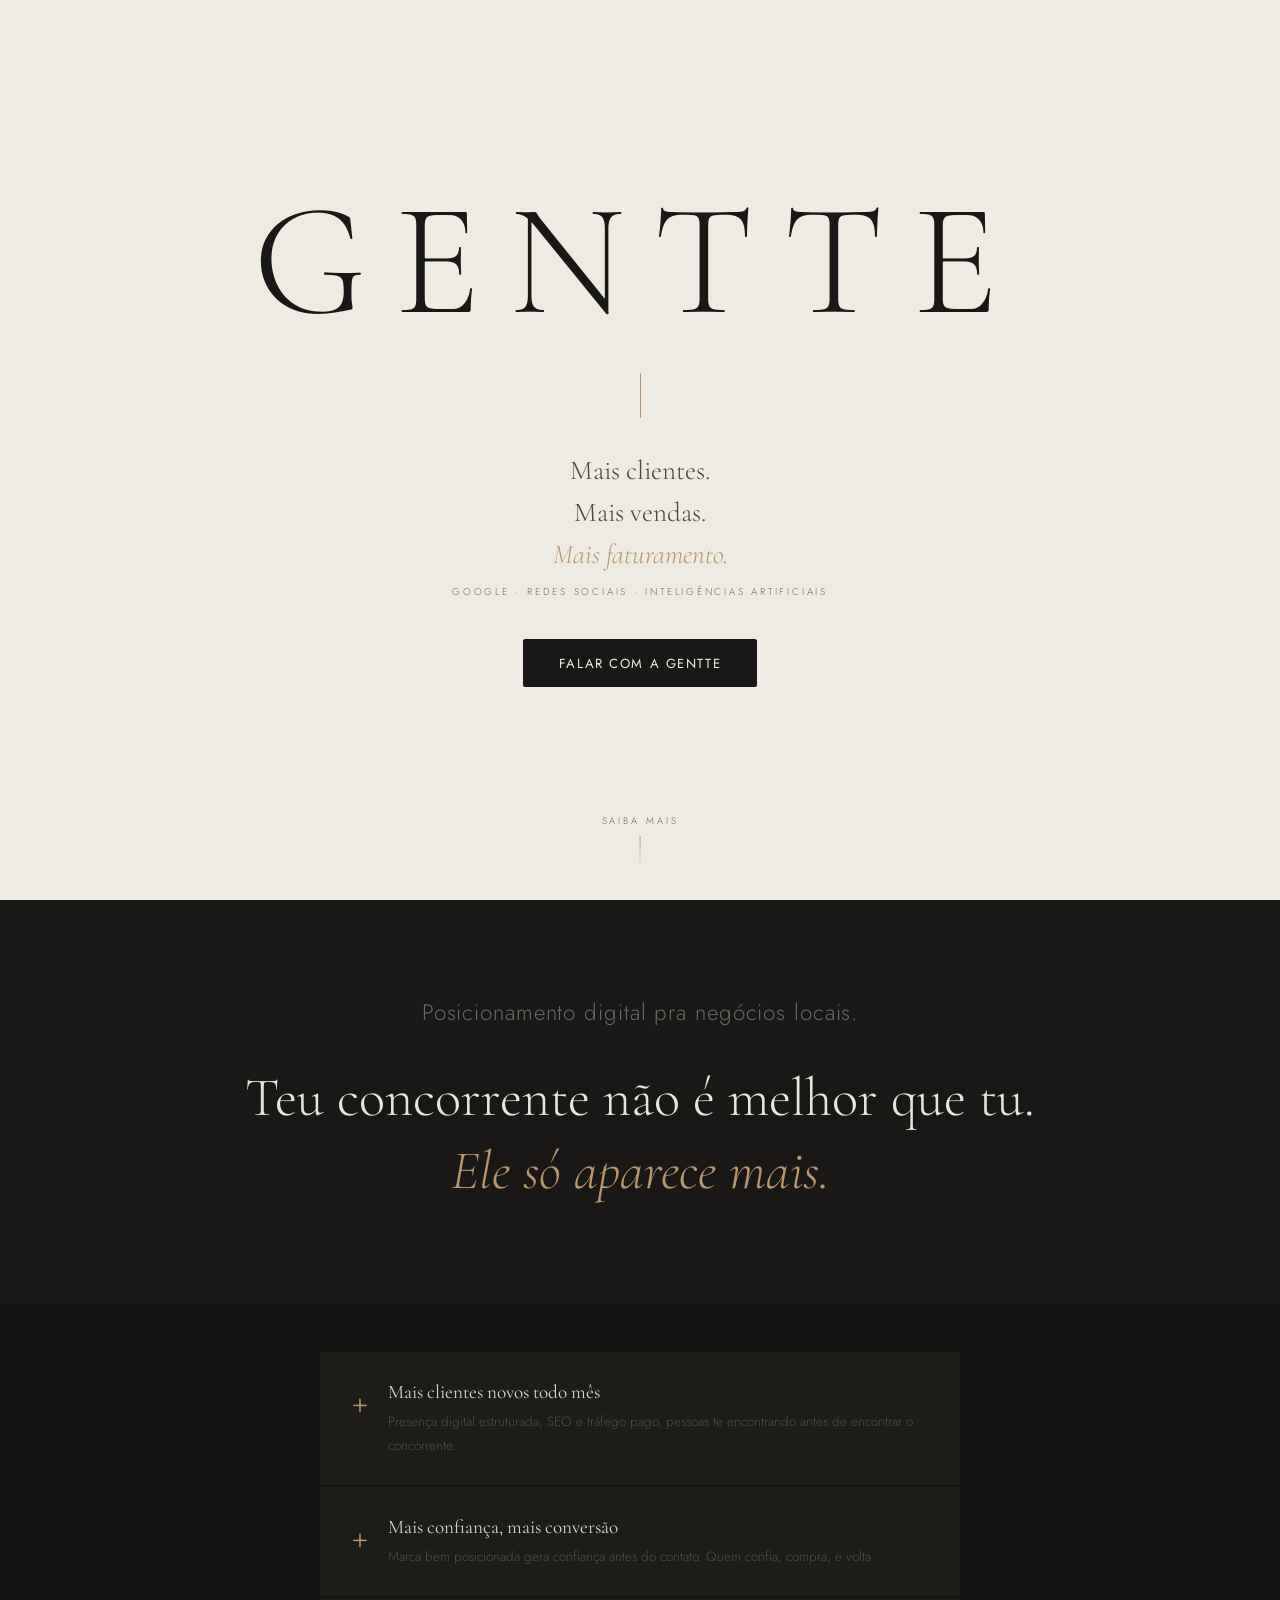
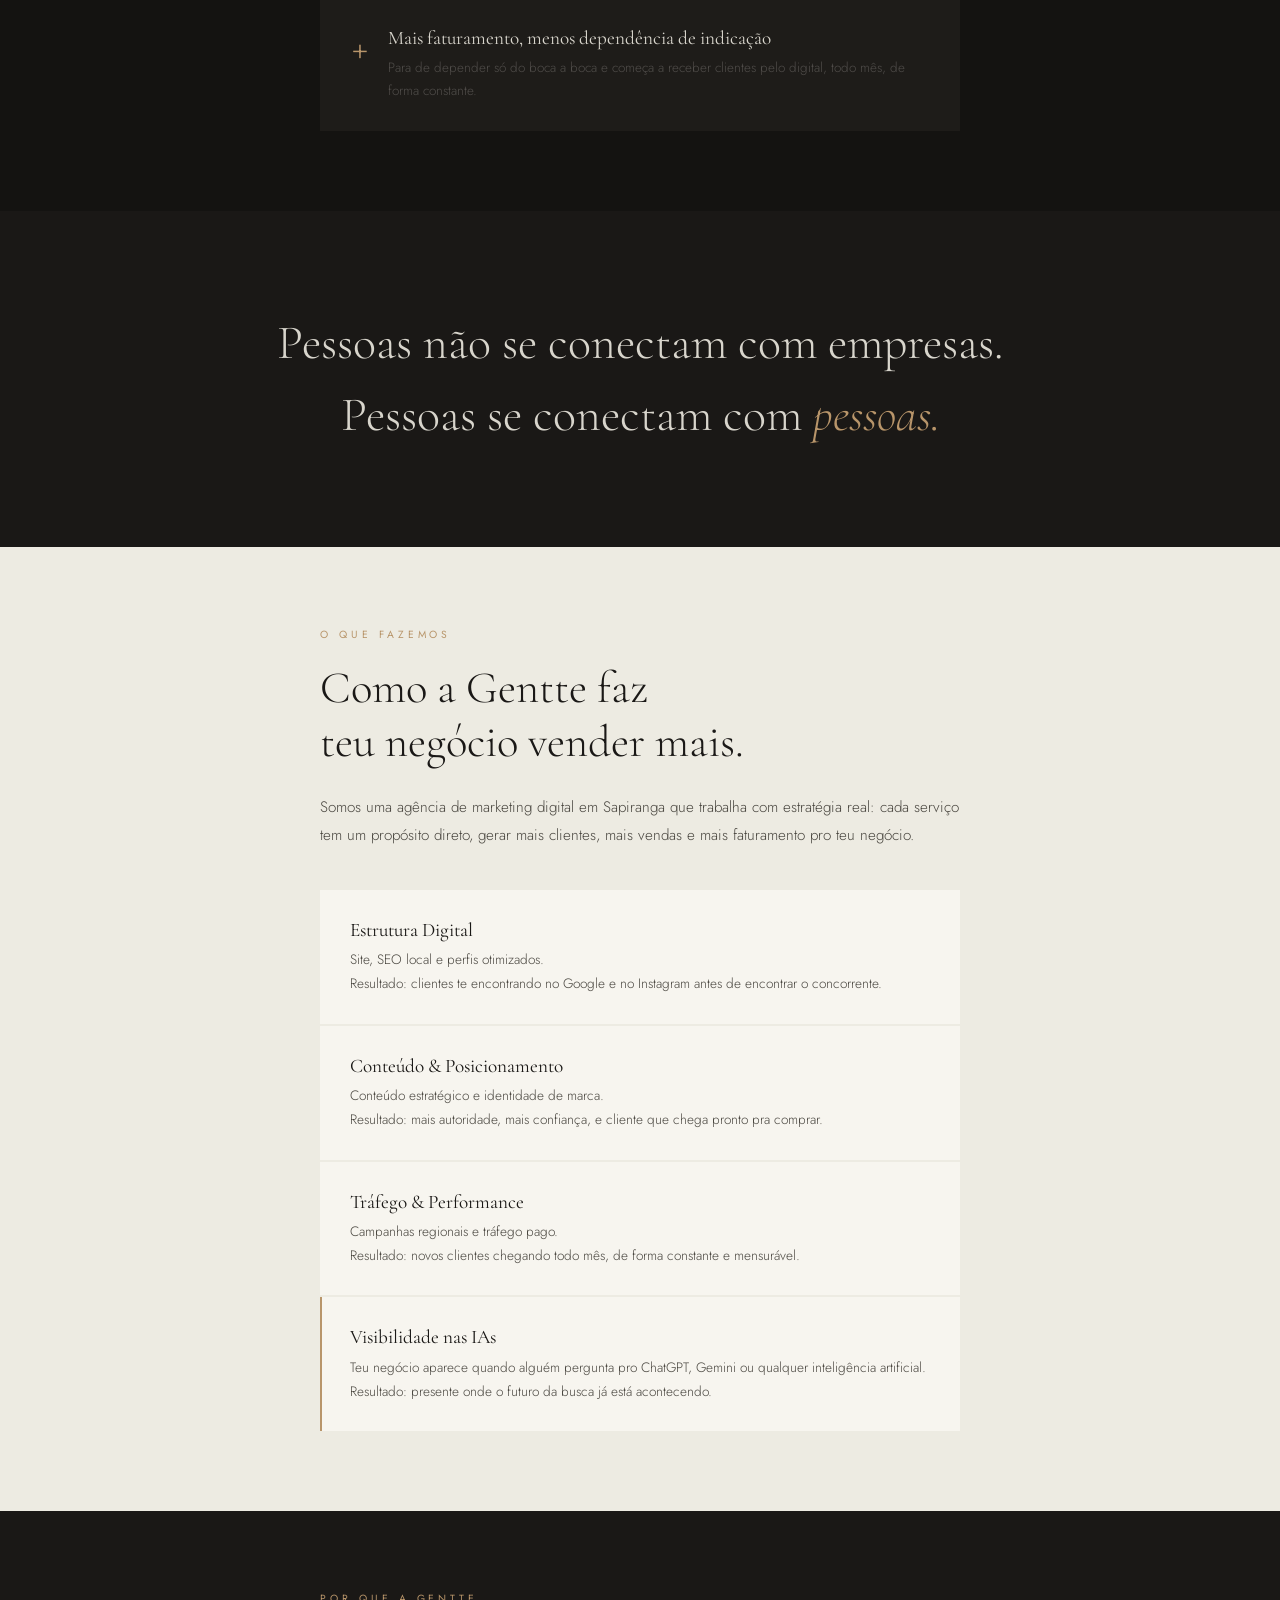
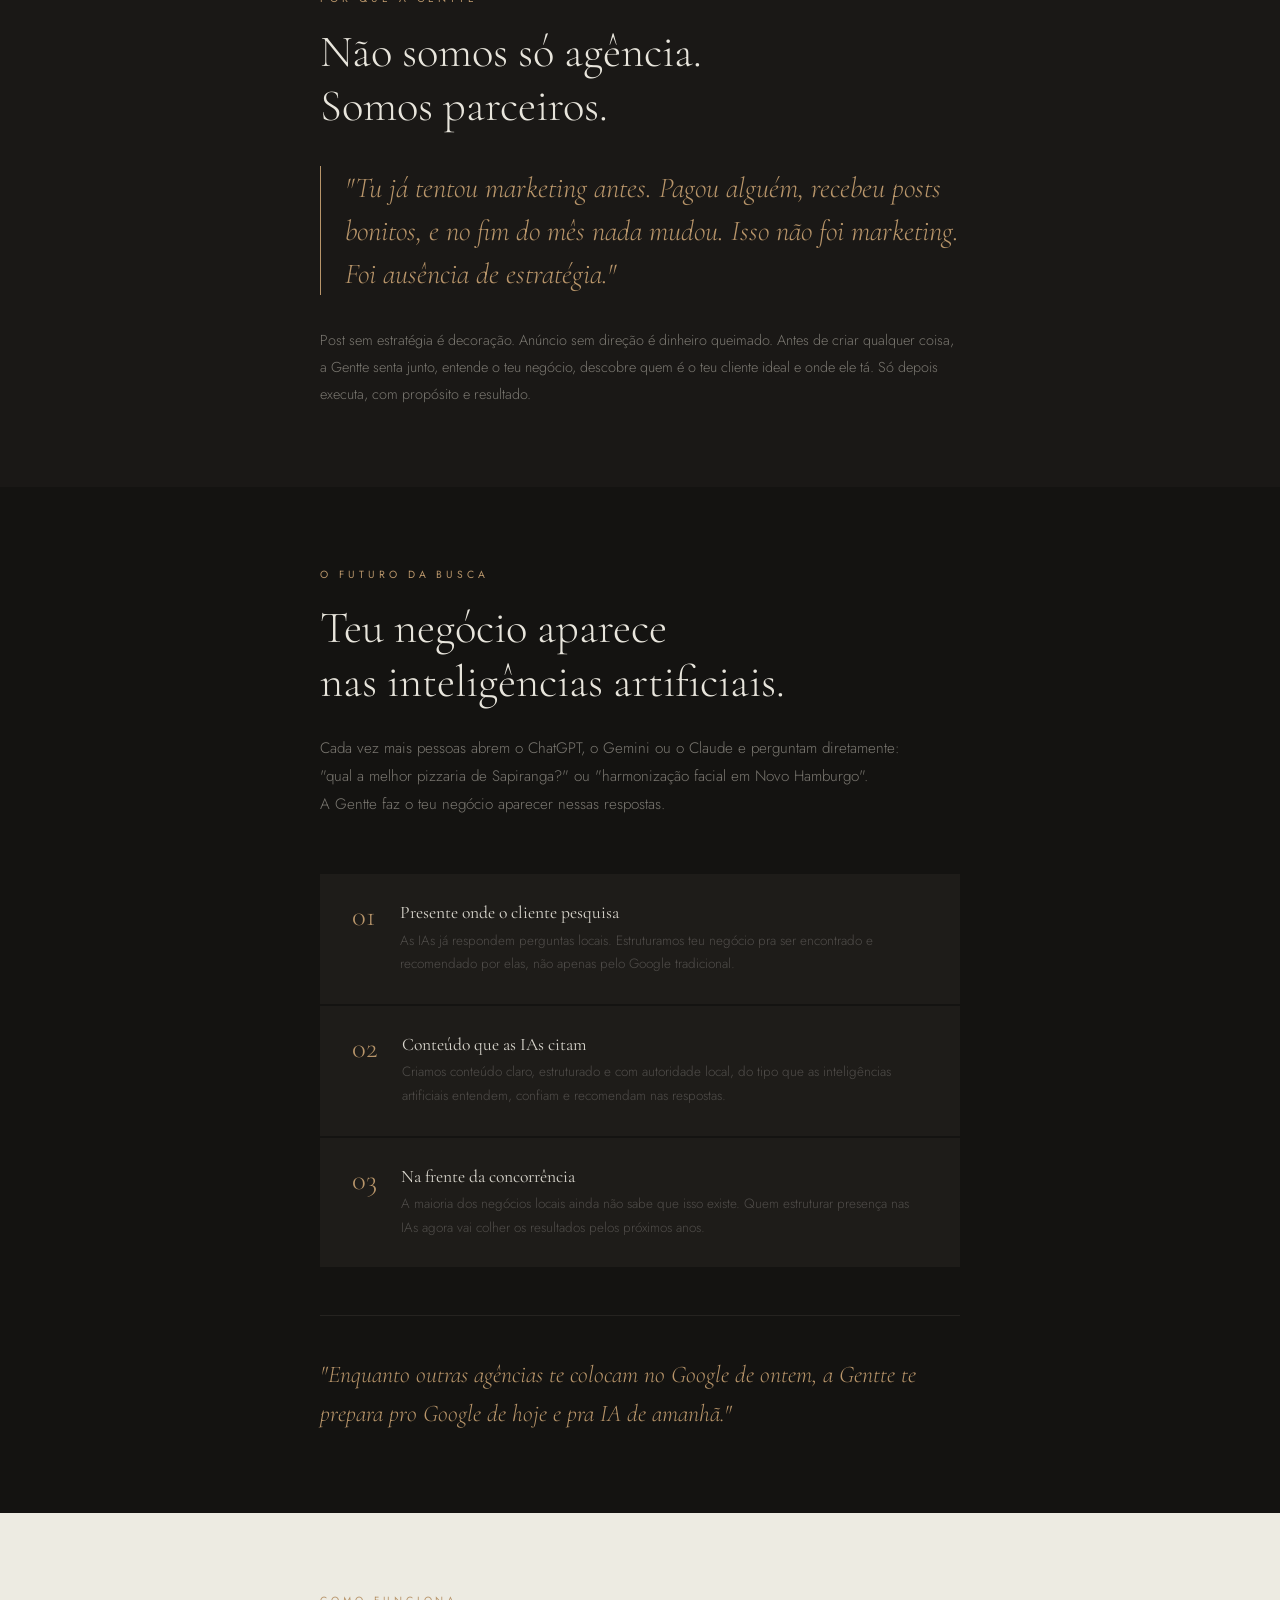
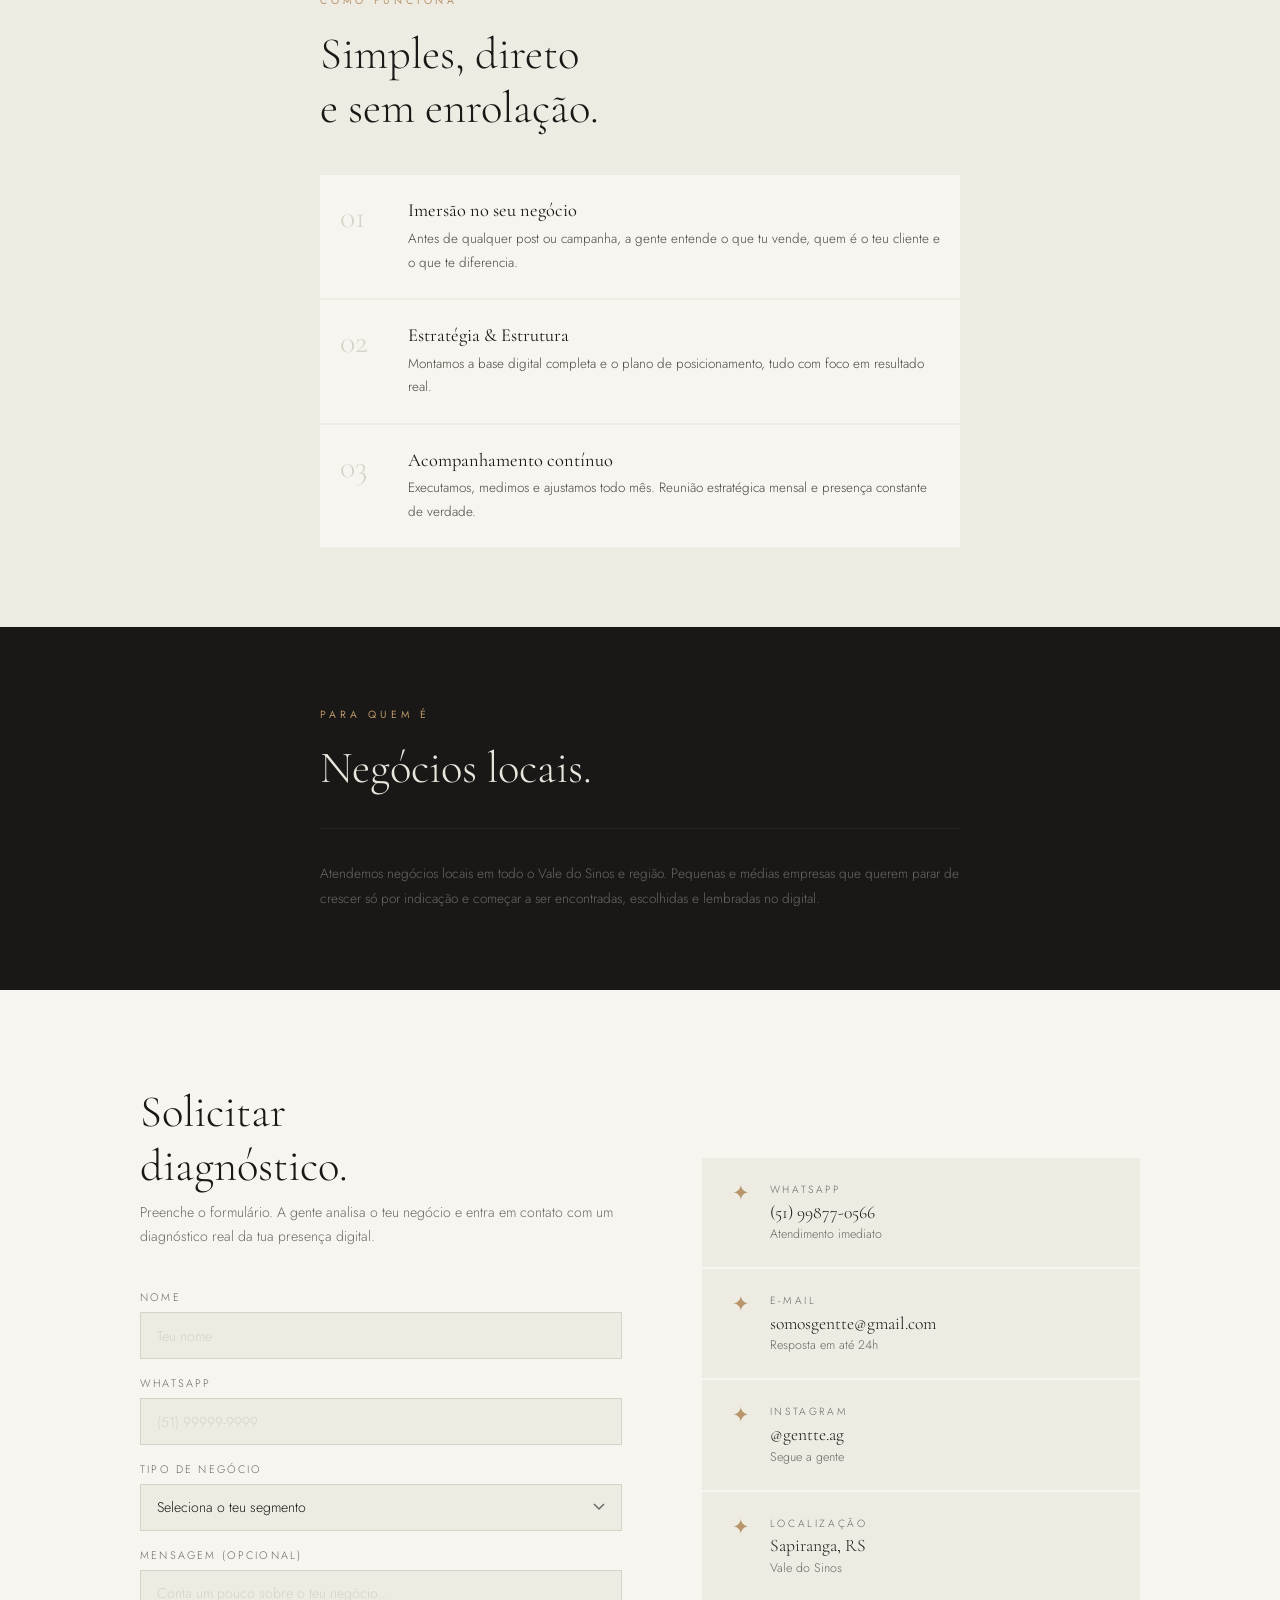
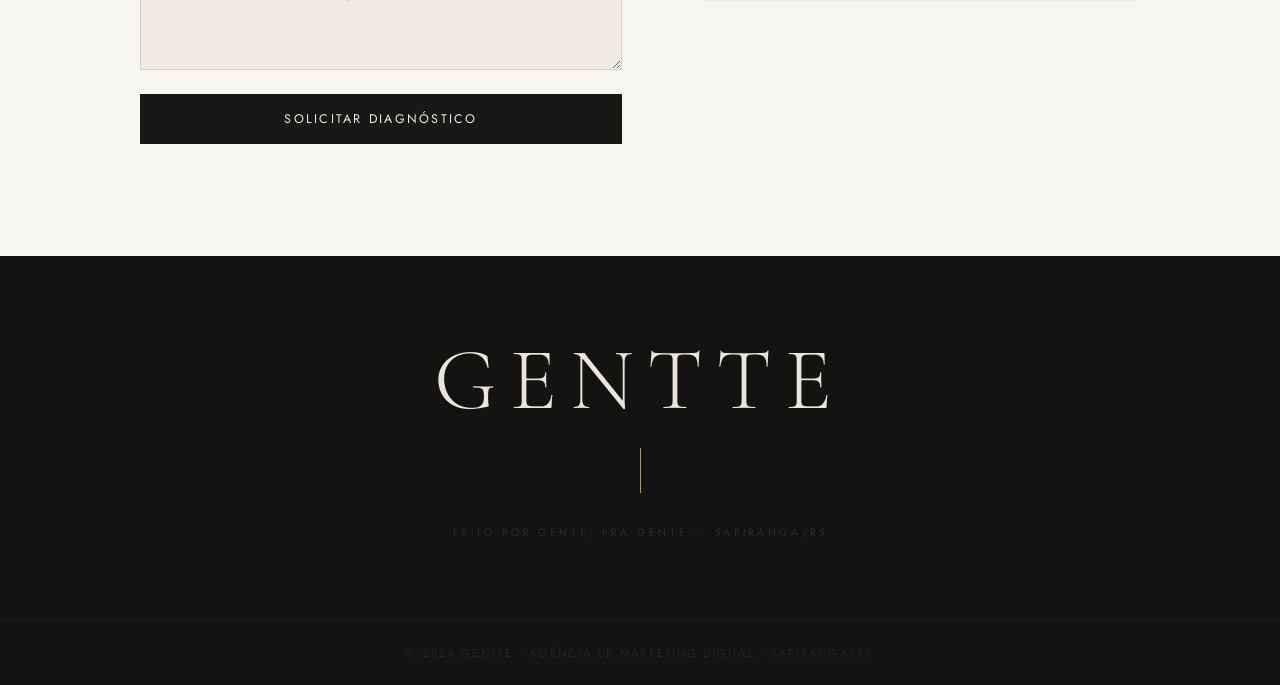
==== index.html @ 33b04f57 "Add files via upload" ====
<!DOCTYPE html>
<html lang="pt-BR">
<head>
    <meta charset="UTF-8">
    <meta name="viewport" content="width=device-width, initial-scale=1.0">

    <!-- TITLE & META -->
    <title>Agência de Marketing Digital em Sapiranga | GENTTE</title>
    <meta name="description" content="GENTTE é a agência de marketing digital em Sapiranga que faz teu negócio aparecer no Google, no Instagram e nas inteligências artificiais. Social media, SEO, tráfego pago e visibilidade nas IAs para negócios locais do Vale do Sinos.">
    <meta name="keywords" content="agência de marketing sapiranga, agência de marketing digital sapiranga, marketing digital sapiranga, social media sapiranga, gestão de redes sociais sapiranga, agência de publicidade sapiranga, marketing para negócios locais, agência de marketing vale do sinos, tráfego pago sapiranga, SEO sapiranga, marketing digital campo bom, marketing digital novo hamburgo, GENTTE agência">
    <meta name="robots" content="index, follow">
    <meta name="author" content="GENTTE">
    <link rel="canonical" href="https://gentte.ag">

    <!-- FAVICON -->
    <link rel="icon" type="image/png" href="favicon.png">
    <link rel="apple-touch-icon" href="apple-touch-icon.png">

    <!-- OPEN GRAPH (WhatsApp, Facebook, LinkedIn) -->
    <meta property="og:type" content="website">
    <meta property="og:url" content="https://gentte.ag">
    <meta property="og:title" content="Agência de Marketing Digital em Sapiranga | GENTTE">
    <meta property="og:description" content="Agência de marketing digital em Sapiranga. Mais clientes, mais vendas e mais faturamento pro teu negócio local. Feito por gente, pra gente.">
    <meta property="og:locale" content="pt_BR">
    <meta property="og:site_name" content="GENTTE">

    <!-- TWITTER CARD -->
    <meta name="twitter:card" content="summary">
    <meta name="twitter:title" content="Agência de Marketing Digital em Sapiranga | GENTTE">
    <meta name="twitter:description" content="Agência de marketing digital em Sapiranga especializada em negócios locais. Social media, SEO e tráfego pago no Vale do Sinos.">

    <!-- SCHEMA.ORG — LOCAL BUSINESS -->
    <script type="application/ld+json">
    {
        "@context": "https://schema.org",
        "@type": "MarketingAgency",
        "name": "GENTTE",
        "alternateName": "Gentte Agência de Marketing Digital",
        "description": "Agência de marketing digital em Sapiranga especializada em posicionamento digital para negócios locais. Fazemos teu negócio aparecer no Google, no Instagram e nas inteligências artificiais como ChatGPT e Gemini. Social media, SEO, tráfego pago e visibilidade nas IAs para o Vale do Sinos.",
        "url": "https://gentte.ag",
        "telephone": "+55-51-99877-0566",
        "address": {
            "@type": "PostalAddress",
            "addressLocality": "Sapiranga",
            "addressRegion": "RS",
            "addressCountry": "BR"
        },
        "areaServed": [
            "Sapiranga",
            "Campo Bom",
            "Novo Hamburgo",
            "Taquara",
            "Parobé",
            "Vale do Sinos"
        ],
        "serviceType": [
            "Marketing Digital",
            "Agência de Marketing",
            "Social Media",
            "SEO",
            "Tráfego Pago",
            "Gestão de Redes Sociais"
        ],
        "sameAs": [
            "https://instagram.com/gentte.ag"
        ],
        "contactPoint": {
            "@type": "ContactPoint",
            "telephone": "+55-51-99877-0566",
            "contactType": "sales",
            "availableLanguage": "Portuguese"
        }
    }
    </script>

    <link rel="preconnect" href="https://fonts.googleapis.com">
    <link rel="preconnect" href="https://fonts.gstatic.com" crossorigin>
    <link href="https://fonts.googleapis.com/css2?family=Cormorant+Garamond:ital,wght@0,300;0,400;1,300;1,400&family=Jost:wght@300;400;500&display=swap" rel="stylesheet">
    <style>
        *, *::before, *::after { box-sizing: border-box; margin: 0; padding: 0; }

        :root {
            --cream: #EDEBE2;
            --cream-mid: #E0DDD3;
            --cream-dark: #D5D2C8;
            --ink: #1A1816;
            --ink-soft: #4A4740;
            --ink-muted: #6B6965;
            --gold: #B8956A;
            --gold-light: #D4B896;
            --white: #F7F5EF;
            --dark: #141311;
            --wpp: #25D366;
            --wpp-dark: #1DA851;
        }

        html { scroll-behavior: smooth; }

        body {
            background: var(--cream);
            color: var(--ink);
            font-family: 'Jost', sans-serif;
            font-weight: 300;
            overflow-x: hidden;
        }

        /* ── HERO ── */
        .hero {
            min-height: 100svh;
            display: flex;
            flex-direction: column;
            align-items: center;
            justify-content: center;
            text-align: center;
            padding: 3rem 1.5rem 5rem;
            position: relative;
        }

        .hero-mark {
            font-family: 'Cormorant Garamond', serif;
            font-size: clamp(4.5rem, 22vw, 10rem);
            font-weight: 300;
            letter-spacing: 0.18em;
            color: var(--ink);
            line-height: 1;
            opacity: 0;
            transform: translateY(20px);
            animation: fadeUp 1.2s cubic-bezier(0.25, 0.46, 0.45, 0.94) 0.1s forwards;
        }

        .hero-rule {
            width: 1px; height: 0;
            background: var(--gold);
            margin: 2rem auto;
            animation: growLine 0.8s ease 1s forwards;
        }

        .hero-tagline {
            font-family: 'Cormorant Garamond', serif;
            font-size: clamp(1.15rem, 4.5vw, 1.7rem);
            font-weight: 300;
            color: var(--ink-soft);
            line-height: 1.55;
            max-width: 360px;
            opacity: 0;
            animation: fadeIn 1s ease 1.2s forwards;
        }

        .hero-tagline em {
            font-style: italic;
            color: var(--gold);
        }

        .hero-location {
            font-size: 0.68rem;
            letter-spacing: 0.35em;
            text-transform: uppercase;
            color: var(--ink-muted);
            margin-top: 1.25rem;
            opacity: 0;
            animation: fadeIn 1s ease 1.5s forwards;
        }

        .hero-cta {
            margin-top: 2.5rem;
            opacity: 0;
            animation: fadeIn 1s ease 1.8s forwards;
        }

        .btn-wpp {
            display: inline-flex;
            align-items: center;
            gap: 0.6rem;
            background: var(--ink);
            color: var(--cream);
            font-family: 'Jost', sans-serif;
            font-size: 0.82rem;
            font-weight: 400;
            letter-spacing: 0.12em;
            text-transform: uppercase;
            padding: 0.9rem 2.25rem;
            text-decoration: none;
            transition: background 0.25s, transform 0.2s;
            border-radius: 2px;
        }

        .btn-wpp:active { transform: scale(0.97); }
        .btn-wpp:hover { background: var(--ink-soft); }

        .scroll-hint {
            position: absolute;
            bottom: 2rem;
            left: 50%;
            transform: translateX(-50%);
            display: flex;
            flex-direction: column;
            align-items: center;
            gap: 8px;
            opacity: 0;
            animation: fadeIn 1s ease 2.2s forwards;
        }

        .scroll-hint span {
            font-size: 0.6rem;
            letter-spacing: 0.3em;
            text-transform: uppercase;
            color: var(--ink-muted);
        }

        .scroll-line {
            width: 1px; height: 32px;
            background: linear-gradient(to bottom, var(--gold), transparent);
            animation: scrollPulse 2s ease-in-out infinite;
        }

        /* ── MANIFESTO ── */
        .manifesto {
            background: var(--ink);
            padding: 6rem 1.5rem;
            text-align: center;
        }

        .manifesto p {
            font-family: 'Cormorant Garamond', serif;
            font-size: clamp(1.6rem, 6vw, 3rem);
            font-weight: 300;
            line-height: 1.5;
            color: #D8D5CC;
            max-width: 680px;
            margin: 0 auto;
        }

        .manifesto em { color: var(--gold); font-style: italic; }

        /* ── SHARED ── */
        .section { padding: 5rem 1.5rem; }
        .container { max-width: 640px; margin: 0 auto; }

        .eyebrow {
            font-size: 0.65rem;
            letter-spacing: 0.38em;
            text-transform: uppercase;
            color: var(--gold);
            font-weight: 400;
            margin-bottom: 1.25rem;
        }

        .section-title {
            font-family: 'Cormorant Garamond', serif;
            font-size: clamp(2rem, 7vw, 2.8rem);
            font-weight: 300;
            line-height: 1.2;
            color: var(--ink);
            margin-bottom: 1.5rem;
        }

        .section-body {
            font-size: 0.95rem;
            line-height: 1.85;
            color: var(--ink-soft);
        }

        /* ── O QUE FAZEMOS ── */
        .fazemos-items {
            margin-top: 2.5rem;
            display: flex;
            flex-direction: column;
            gap: 2px;
        }

        .fazemos-item {
            background: var(--white);
            padding: 1.75rem 1.75rem;
            border-left: 2px solid transparent;
            transition: border-color 0.3s;
        }

        .fazemos-item:hover { border-left-color: var(--gold); }

        .fazemos-item h3 {
            font-family: 'Cormorant Garamond', serif;
            font-size: 1.2rem;
            font-weight: 400;
            color: var(--ink);
            margin-bottom: 0.4rem;
        }

        .fazemos-item p {
            font-size: 0.85rem;
            line-height: 1.75;
            color: var(--ink-soft);
        }

        /* ── DIFERENCIAL ── */
        .diferencial {
            background: var(--ink);
            color: #D8D5CC;
        }

        .diferencial .section-title { color: #E8E5DC; }

        .diferencial-quote {
            font-family: 'Cormorant Garamond', serif;
            font-size: clamp(1.2rem, 4.5vw, 1.8rem);
            font-weight: 300;
            font-style: italic;
            color: var(--gold);
            border-left: 1px solid var(--gold);
            padding-left: 1.5rem;
            margin: 2rem 0;
            line-height: 1.5;
        }

        .diferencial-body {
            font-size: 0.9rem;
            line-height: 1.85;
            color: #7A7770;
        }

        /* ── COMO FUNCIONA ── */
        .passos {
            margin-top: 2.5rem;
            display: flex;
            flex-direction: column;
            gap: 2px;
        }

        .passo {
            display: grid;
            grid-template-columns: 3rem 1fr;
            gap: 1.25rem;
            align-items: start;
            padding: 1.5rem 1.25rem;
            background: var(--white);
        }

        .passo-num {
            font-family: 'Cormorant Garamond', serif;
            font-size: 2rem;
            font-weight: 300;
            color: var(--cream-dark);
            line-height: 1;
            padding-top: 2px;
        }

        .passo h3 {
            font-family: 'Cormorant Garamond', serif;
            font-size: 1.15rem;
            font-weight: 400;
            color: var(--ink);
            margin-bottom: 0.35rem;
        }

        .passo p {
            font-size: 0.84rem;
            line-height: 1.75;
            color: var(--ink-soft);
        }

        /* ── PARA QUEM ── */
        .para-quem {
            background: var(--ink);
        }

        .para-quem .section-title { color: #E8E5DC; }

        .tipos {
            display: flex;
            flex-wrap: wrap;
            gap: 0.5rem;
            margin-top: 2rem;
        }

        .tipo {
            font-size: 0.8rem;
            letter-spacing: 0.05em;
            padding: 0.5rem 1rem;
            border: 1px solid #2A2825;
            color: #504D4A;
            transition: all 0.3s;
        }

        .tipo:hover { color: #C8C5BC; border-color: #404038; }

        .para-quem-note {
            font-size: 0.85rem;
            line-height: 1.8;
            color: #6B6865;
            margin-top: 2rem;
            padding-top: 2rem;
            border-top: 1px solid #252320;
        }

        /* ── CTA FINAL ── */
        .cta-final {
            background: var(--dark);
            padding: 6rem 1.5rem;
            text-align: center;
        }

        .cta-final-mark {
            font-family: 'Cormorant Garamond', serif;
            font-size: clamp(2.5rem, 12vw, 5.5rem);
            font-weight: 300;
            letter-spacing: 0.15em;
            color: #E8E5DC;
            line-height: 1;
            margin-bottom: 1.5rem;
        }

        .cta-final-line {
            width: 1px; height: 45px;
            background: var(--gold);
            margin: 0 auto 2rem;
        }

        .cta-final-text {
            font-family: 'Cormorant Garamond', serif;
            font-size: clamp(1.1rem, 4vw, 1.6rem);
            font-weight: 300;
            font-style: italic;
            color: var(--gold-light);
            margin-bottom: 2.5rem;
            line-height: 1.5;
        }

        .cta-final-sub {
            font-size: 0.65rem;
            letter-spacing: 0.35em;
            text-transform: uppercase;
            color: #3A3835;
            margin-top: 2rem;
        }

        /* ── FOOTER ── */
        footer {
            background: var(--dark);
            border-top: 1px solid #1E1C19;
            padding: 1.5rem;
            text-align: center;
        }

        footer p {
            font-size: 0.7rem;
            letter-spacing: 0.2em;
            color: #2E2C28;
            text-transform: uppercase;
        }

        /* ── KEYFRAMES ── */
        @keyframes fadeUp { to { opacity: 1; transform: translateY(0); } }
        @keyframes fadeIn { to { opacity: 1; } }
        @keyframes growLine { to { height: 45px; } }
        @keyframes scrollPulse { 0%, 100% { opacity: 0.2; } 50% { opacity: 1; } }

        /* ── REVEAL ── */
        .reveal {
            opacity: 0;
            transform: translateY(22px);
            transition: opacity 0.85s ease, transform 0.85s ease;
        }
        .reveal.visible { opacity: 1; transform: translateY(0); }
        .delay-1 { transition-delay: 0.1s; }
        .delay-2 { transition-delay: 0.2s; }

        /* ── BTN DIAGNOSTICO ── */
        .btn-diagnostico {
            display: inline-flex;
            align-items: center;
            gap: 0.6rem;
            background: transparent;
            color: var(--gold-light);
            font-family: 'Jost', sans-serif;
            font-size: 0.82rem;
            font-weight: 400;
            letter-spacing: 0.06em;
            padding: 0.75rem 1.75rem;
            text-decoration: none;
            border: 1px solid #333028;
            transition: border-color 0.25s, color 0.25s;
            border-radius: 2px;
        }
        .btn-diagnostico:hover { border-color: var(--gold); color: var(--gold); }
        .cta-buttons {
            display: flex;
            flex-direction: column;
            align-items: center;
            gap: 1rem;
        }
        .cta-divider {
            font-size: 0.62rem;
            letter-spacing: 0.25em;
            text-transform: uppercase;
            color: #3A3835;
        }

        /* ── CONTATO ── */
        .contato {
            background: var(--white);
            padding: 6rem 1.5rem;
        }
        .contato-inner {
            max-width: 1000px;
            margin: 0 auto;
            display: grid;
            grid-template-columns: 1.1fr 1fr;
            gap: 5rem;
            align-items: start;
        }
        .contato-title {
            font-family: 'Cormorant Garamond', serif;
            font-size: clamp(2rem, 5vw, 2.8rem);
            font-weight: 300;
            line-height: 1.2;
            color: var(--ink);
            margin-bottom: 0.5rem;
        }
        .contato-sub {
            font-size: 0.88rem;
            color: var(--ink-muted);
            line-height: 1.7;
            margin-bottom: 2.5rem;
        }
        .form-group {
            display: flex;
            flex-direction: column;
            gap: 1rem;
            margin-bottom: 1rem;
        }
        .form-field {
            display: flex;
            flex-direction: column;
            gap: 0.4rem;
        }
        .form-field label {
            font-size: 0.68rem;
            letter-spacing: 0.2em;
            text-transform: uppercase;
            color: var(--ink-muted);
        }
        .form-field input,
        .form-field select,
        .form-field textarea {
            background: var(--cream);
            border: 1px solid var(--cream-dark);
            color: var(--ink);
            font-family: 'Jost', sans-serif;
            font-size: 0.88rem;
            font-weight: 300;
            padding: 0.8rem 1rem;
            outline: none;
            transition: border-color 0.25s;
            border-radius: 0;
            appearance: none;
            width: 100%;
        }
        .form-field input:focus,
        .form-field select:focus,
        .form-field textarea:focus {
            border-color: var(--gold);
        }
        .form-field input::placeholder,
        .form-field textarea::placeholder {
            color: var(--cream-dark);
        }
        .form-field select {
            background-image: url("data:image/svg+xml,%3Csvg xmlns='http://www.w3.org/2000/svg' width='12' height='8' viewBox='0 0 12 8'%3E%3Cpath d='M1 1l5 5 5-5' stroke='%236B6965' fill='none' stroke-width='1.5'/%3E%3C/svg%3E");
            background-repeat: no-repeat;
            background-position: right 1rem center;
            padding-right: 2.5rem;
            cursor: pointer;
        }
        .form-field textarea {
            resize: vertical;
            min-height: 100px;
        }
        .btn-form {
            width: 100%;
            background: var(--ink);
            color: var(--cream);
            font-family: 'Jost', sans-serif;
            font-size: 0.78rem;
            font-weight: 400;
            letter-spacing: 0.18em;
            text-transform: uppercase;
            padding: 1rem 2rem;
            border: none;
            cursor: pointer;
            transition: background 0.25s;
            margin-top: 0.5rem;
        }
        .btn-form:hover { background: var(--gold); }

        /* contato info */
        .contato-info {
            display: flex;
            flex-direction: column;
            gap: 2px;
            margin-top: 4.5rem;
        }
        .contato-info-item {
            background: var(--cream);
            padding: 1.5rem 1.75rem;
            display: flex;
            align-items: flex-start;
            gap: 1.25rem;
            border-left: 2px solid transparent;
            transition: border-color 0.3s;
            text-decoration: none;
        }
        .contato-info-item:hover { border-left-color: var(--gold); }
        .contato-info-icon {
            font-family: 'Cormorant Garamond', serif;
            font-size: 1.3rem;
            color: var(--gold);
            line-height: 1;
            flex-shrink: 0;
            margin-top: 2px;
        }
        .contato-info-label {
            font-size: 0.65rem;
            letter-spacing: 0.25em;
            text-transform: uppercase;
            color: var(--ink-muted);
            margin-bottom: 0.3rem;
        }
        .contato-info-value {
            font-family: 'Cormorant Garamond', serif;
            font-size: 1.1rem;
            font-weight: 300;
            color: var(--ink);
        }
        .contato-info-detail {
            font-size: 0.78rem;
            color: var(--ink-muted);
            margin-top: 0.15rem;
        }

        @media (max-width: 768px) {
            .contato-inner {
                grid-template-columns: 1fr;
                gap: 3rem;
            }
            .contato-info { margin-top: 0; }
        }
    </style>
</head>
<body>

    <!-- HERO -->
    <section class="hero">
        <h1 class="hero-mark">GENTTE</h1>
        <div class="hero-rule"></div>
        <p class="hero-tagline">Mais clientes.<br>Mais vendas.<br><em>Mais faturamento.</em></p>
        <p style="font-size:0.62rem; letter-spacing:0.28em; text-transform:uppercase; color: var(--ink-muted); margin-top:0.5rem; opacity:0; animation: fadeIn 1s ease 2s forwards;">Google · Redes Sociais · Inteligências Artificiais</p>
        <!-- SEO: keyword context for crawlers -->
        <span style="position:absolute;width:1px;height:1px;overflow:hidden;clip:rect(0,0,0,0);white-space:nowrap;">Agência de Marketing Digital em Sapiranga</span>
        <div class="hero-cta">
            <a class="btn-wpp" href="https://wa.me/5551998770566?text=Olá%2C%20vim%20pelo%20site%20da%20Gentte%20e%20quero%20saber%20mais!" target="_blank" rel="noopener">
                Falar com a Gentte
            </a>
        </div>
        <div class="scroll-hint">
            <span>Saiba mais</span>
            <div class="scroll-line"></div>
        </div>
    </section>

    <!-- MANIFESTO -->
    <div class="manifesto">
        <p class="reveal" style="font-size: clamp(1rem, 3.5vw, 1.4rem); letter-spacing: 0.04em; color: #6B6865; margin-bottom: 2rem; font-family: 'Jost', sans-serif; font-weight: 300;">Posicionamento digital pra negócios locais.</p>
        <p class="reveal" style="font-family: 'Cormorant Garamond', serif; font-size: clamp(1.8rem, 7vw, 3.4rem); font-weight: 300; line-height: 1.35; color: #E8E5DC; max-width: 800px; margin: 0 auto;">
            Teu concorrente não é melhor que tu. <em>Ele só aparece mais.</em>
        </p>
    </div>

    <!-- RESULTADOS CONCRETOS -->
    <div style="background: var(--dark); padding: 3rem 1.5rem 5rem;">
        <div style="max-width: 640px; margin: 0 auto; display: flex; flex-direction: column; gap: 2px;">
            <div class="reveal" style="background: #1E1C19; padding: 1.75rem 2rem; display: flex; align-items: flex-start; gap: 1.25rem;">
                <span style="font-family: 'Cormorant Garamond', serif; font-size: 2.5rem; font-weight: 300; color: var(--gold); line-height: 1; flex-shrink: 0;">+</span>
                <div>
                    <p style="font-family: 'Cormorant Garamond', serif; font-size: 1.2rem; font-weight: 400; color: #D8D5CC; margin-bottom: 0.35rem;">Mais clientes novos todo mês</p>
                    <p style="font-size: 0.84rem; line-height: 1.75; color: #504D4A;">Presença digital estruturada, SEO e tráfego pago, pessoas te encontrando antes de encontrar o concorrente.</p>
                </div>
            </div>
            <div class="reveal delay-1" style="background: #1E1C19; padding: 1.75rem 2rem; display: flex; align-items: flex-start; gap: 1.25rem;">
                <span style="font-family: 'Cormorant Garamond', serif; font-size: 2.5rem; font-weight: 300; color: var(--gold); line-height: 1; flex-shrink: 0;">+</span>
                <div>
                    <p style="font-family: 'Cormorant Garamond', serif; font-size: 1.2rem; font-weight: 400; color: #D8D5CC; margin-bottom: 0.35rem;">Mais confiança, mais conversão</p>
                    <p style="font-size: 0.84rem; line-height: 1.75; color: #504D4A;">Marca bem posicionada gera confiança antes do contato. Quem confia, compra, e volta.</p>
                </div>
            </div>
            <div class="reveal delay-2" style="background: #1E1C19; padding: 1.75rem 2rem; display: flex; align-items: flex-start; gap: 1.25rem;">
                <span style="font-family: 'Cormorant Garamond', serif; font-size: 2.5rem; font-weight: 300; color: var(--gold); line-height: 1; flex-shrink: 0;">+</span>
                <div>
                    <p style="font-family: 'Cormorant Garamond', serif; font-size: 1.2rem; font-weight: 400; color: #D8D5CC; margin-bottom: 0.35rem;">Mais faturamento, menos dependência de indicação</p>
                    <p style="font-size: 0.84rem; line-height: 1.75; color: #504D4A;">Para de depender só do boca a boca e começa a receber clientes pelo digital, todo mês, de forma constante.</p>
                </div>
            </div>
        </div>
    </div>

    <!-- PESSOAS -->
    <div style="background: var(--ink); padding: 6rem 1.5rem; text-align: center;">
        <p class="reveal" style="font-family: 'Cormorant Garamond', serif; font-size: clamp(1.7rem, 5.5vw, 3rem); font-weight: 300; line-height: 1.5; color: #D8D5CC; max-width: 800px; margin: 0 auto;">
            Pessoas não se conectam com empresas. <br>Pessoas se conectam com <em style="font-style:italic; color: #B8956A;">pessoas.</em>
        </p>
    </div>

    <!-- O QUE FAZEMOS -->
    <section class="section">
        <div class="container">
            <p class="eyebrow reveal">O que fazemos</p>
            <h2 class="section-title reveal">Como a Gentte faz<br>teu negócio vender mais.</h2>
            <p class="section-body reveal">Somos uma agência de marketing digital em Sapiranga que trabalha com estratégia real: cada serviço tem um propósito direto, gerar mais clientes, mais vendas e mais faturamento pro teu negócio.</p>
            <div class="fazemos-items">
                <div class="fazemos-item reveal">
                    <h3>Estrutura Digital</h3>
                    <p>Site, SEO local e perfis otimizados.<br> Resultado: clientes te encontrando no Google e no Instagram antes de encontrar o concorrente.</p>
                </div>
                <div class="fazemos-item reveal delay-1">
                    <h3>Conteúdo & Posicionamento</h3>
                    <p>Conteúdo estratégico e identidade de marca.<br> Resultado: mais autoridade, mais confiança, e cliente que chega pronto pra comprar.</p>
                </div>
                <div class="fazemos-item reveal delay-2">
                    <h3>Tráfego & Performance</h3>
                    <p>Campanhas regionais e tráfego pago.<br> Resultado: novos clientes chegando todo mês, de forma constante e mensurável.</p>
                </div>
                <div class="fazemos-item reveal" style="border-left: 2px solid var(--gold);">
                    <h3>Visibilidade nas IAs</h3>
                    <p>Teu negócio aparece quando alguém pergunta pro ChatGPT, Gemini ou qualquer inteligência artificial.<br> Resultado: presente onde o futuro da busca já está acontecendo.</p>
                </div>
            </div>
        </div>
    </section>

    <!-- DIFERENCIAL -->
    <section class="section diferencial">
        <div class="container">
            <p class="eyebrow reveal" style="color: var(--gold);">Por que a Gentte</p>
            <h2 class="section-title reveal">Não somos só agência.<br>Somos parceiros.</h2>
            <blockquote class="diferencial-quote reveal">
                "Tu já tentou marketing antes. Pagou alguém, recebeu posts bonitos, e no fim do mês nada mudou. Isso não foi marketing. Foi ausência de estratégia."
            </blockquote>
            <p class="diferencial-body reveal">Post sem estratégia é decoração. Anúncio sem direção é dinheiro queimado. Antes de criar qualquer coisa, a Gentte senta junto, entende o teu negócio, descobre quem é o teu cliente ideal e onde ele tá. Só depois executa, com propósito e resultado.</p>
        </div>
    </section>

    <!-- VISIBILIDADE NAS IAs -->
    <section class="section" style="background: var(--dark);">
        <div class="container">
            <p class="eyebrow reveal" style="color: var(--gold);">O futuro da busca</p>
            <h2 class="section-title reveal" style="color: #E8E5DC;">Teu negócio aparece<br>nas inteligências artificiais.</h2>
            <p class="section-body reveal" style="color: #7A7770; max-width: 580px;">Cada vez mais pessoas abrem o ChatGPT, o Gemini ou o Claude e perguntam diretamente: "qual a melhor pizzaria de Sapiranga?" ou "harmonização facial em Novo Hamburgo". <br>A Gentte faz o teu negócio aparecer nessas respostas.</p>

            <div style="margin-top: 3.5rem; display: flex; flex-direction: column; gap: 2px;">
                <div class="reveal" style="background: #1E1C19; padding: 1.75rem 2rem; display: grid; grid-template-columns: auto 1fr; gap: 1.5rem; align-items: start;">
                    <span style="font-family: 'Cormorant Garamond', serif; font-size: 1.8rem; font-weight: 300; color: var(--gold); line-height: 1;">01</span>
                    <div>
                        <p style="font-family: 'Cormorant Garamond', serif; font-size: 1.1rem; font-weight: 400; color: #D8D5CC; margin-bottom: 0.35rem;">Presente onde o cliente pesquisa</p>
                        <p style="font-size: 0.84rem; line-height: 1.75; color: #504D4A;">As IAs já respondem perguntas locais. Estruturamos teu negócio pra ser encontrado e recomendado por elas, não apenas pelo Google tradicional.</p>
                    </div>
                </div>
                <div class="reveal delay-1" style="background: #1E1C19; padding: 1.75rem 2rem; display: grid; grid-template-columns: auto 1fr; gap: 1.5rem; align-items: start;">
                    <span style="font-family: 'Cormorant Garamond', serif; font-size: 1.8rem; font-weight: 300; color: var(--gold); line-height: 1;">02</span>
                    <div>
                        <p style="font-family: 'Cormorant Garamond', serif; font-size: 1.1rem; font-weight: 400; color: #D8D5CC; margin-bottom: 0.35rem;">Conteúdo que as IAs citam</p>
                        <p style="font-size: 0.84rem; line-height: 1.75; color: #504D4A;">Criamos conteúdo claro, estruturado e com autoridade local, do tipo que as inteligências artificiais entendem, confiam e recomendam nas respostas.</p>
                    </div>
                </div>
                <div class="reveal delay-2" style="background: #1E1C19; padding: 1.75rem 2rem; display: grid; grid-template-columns: auto 1fr; gap: 1.5rem; align-items: start;">
                    <span style="font-family: 'Cormorant Garamond', serif; font-size: 1.8rem; font-weight: 300; color: var(--gold); line-height: 1;">03</span>
                    <div>
                        <p style="font-family: 'Cormorant Garamond', serif; font-size: 1.1rem; font-weight: 400; color: #D8D5CC; margin-bottom: 0.35rem;">Na frente da concorrência</p>
                        <p style="font-size: 0.84rem; line-height: 1.75; color: #504D4A;">A maioria dos negócios locais ainda não sabe que isso existe. Quem estruturar presença nas IAs agora vai colher os resultados pelos próximos anos.</p>
                    </div>
                </div>
            </div>

            <p class="reveal" style="font-family: 'Cormorant Garamond', serif; font-size: clamp(1.1rem, 2.5vw, 1.5rem); font-weight: 300; font-style: italic; color: var(--gold); margin-top: 3rem; padding-top: 2.5rem; border-top: 1px solid #252320; line-height: 1.6;">
                "Enquanto outras agências te colocam no Google de ontem, a Gentte te prepara pro Google de hoje e pra IA de amanhã."
            </p>
        </div>
    </section>

    <!-- COMO FUNCIONA -->
    <section class="section">
        <div class="container">
            <p class="eyebrow reveal">Como funciona</p>
            <h2 class="section-title reveal">Simples, direto<br>e sem enrolação.</h2>
            <div class="passos">
                <div class="passo reveal">
                    <div class="passo-num">01</div>
                    <div>
                        <h3>Imersão no seu negócio</h3>
                        <p>Antes de qualquer post ou campanha, a gente entende o que tu vende, quem é o teu cliente e o que te diferencia.</p>
                    </div>
                </div>
                <div class="passo reveal delay-1">
                    <div class="passo-num">02</div>
                    <div>
                        <h3>Estratégia & Estrutura</h3>
                        <p>Montamos a base digital completa e o plano de posicionamento, tudo com foco em resultado real.</p>
                    </div>
                </div>
                <div class="passo reveal delay-2">
                    <div class="passo-num">03</div>
                    <div>
                        <h3>Acompanhamento contínuo</h3>
                        <p>Executamos, medimos e ajustamos todo mês. Reunião estratégica mensal e presença constante de verdade.</p>
                    </div>
                </div>
            </div>
        </div>
    </section>

    <!-- PARA QUEM -->
    <section class="section para-quem">
        <div class="container">
            <p class="eyebrow reveal" style="color: var(--gold);">Para quem é</p>
            <h2 class="section-title reveal">Negócios locais.</h2>

            <p class="para-quem-note reveal">Atendemos negócios locais em todo o Vale do Sinos e região. Pequenas e médias empresas que querem parar de crescer só por indicação e começar a ser encontradas, escolhidas e lembradas no digital.</p>
        </div>
    </section>

    <!-- CONTATO -->
    <section class="contato">
        <div class="contato-inner">
            <!-- FORM -->
            <div class="reveal">
                <h2 class="contato-title">Solicitar<br>diagnóstico.</h2>
                <p class="contato-sub">Preenche o formulário. A gente analisa o teu negócio e entra em contato com um diagnóstico real da tua presença digital.</p>
                <div class="form-group">
                    <div class="form-field">
                        <label for="nome">Nome</label>
                        <input type="text" id="nome" placeholder="Teu nome">
                    </div>
                    <div class="form-field">
                        <label for="wpp">WhatsApp</label>
                        <input type="tel" id="wpp" placeholder="(51) 99999-9999">
                    </div>
                    <div class="form-field">
                        <label for="segmento">Tipo de negócio</label>
                        <select id="segmento">
                            <option value="" disabled selected>Seleciona o teu segmento</option>
                            <option>Restaurante / Pizzaria / Lancheria</option>
                            <option>Cafeteria / Padaria</option>
                            <option>Clinica / Consultório</option>
                            <option>Academia / Estudio</option>
                            <option>Loja / Comércio</option>
                            <option>Imobiliária</option>
                            <option>Prestador de Serviço</option>
                            <option>Outro</option>
                        </select>
                    </div>
                    <div class="form-field">
                        <label for="msg">Mensagem (opcional)</label>
                        <textarea id="msg" placeholder="Conta um pouco sobre o teu negócio..."></textarea>
                    </div>
                    <button class="btn-form" onclick="enviarWhatsApp()">Solicitar diagnóstico</button>
                </div>
            </div>

            <!-- INFO -->
            <div>
                <div class="contato-info reveal">
                    <a class="contato-info-item" href="https://wa.me/5551998770566" target="_blank" rel="noopener">
                        <span class="contato-info-icon">✦</span>
                        <div>
                            <p class="contato-info-label">WhatsApp</p>
                            <p class="contato-info-value">(51) 99877-0566</p>
                            <p class="contato-info-detail">Atendimento imediato</p>
                        </div>
                    </a>
                    <a class="contato-info-item" href="mailto:somosgentte@gmail.com">
                        <span class="contato-info-icon">✦</span>
                        <div>
                            <p class="contato-info-label">E-mail</p>
                            <p class="contato-info-value">somosgentte@gmail.com</p>
                            <p class="contato-info-detail">Resposta em até 24h</p>
                        </div>
                    </a>
                    <a class="contato-info-item" href="https://instagram.com/gentte.ag" target="_blank" rel="noopener">
                        <span class="contato-info-icon">✦</span>
                        <div>
                            <p class="contato-info-label">Instagram</p>
                            <p class="contato-info-value">@gentte.ag</p>
                            <p class="contato-info-detail">Segue a gente</p>
                        </div>
                    </a>
                    <div class="contato-info-item" style="cursor:default;">
                        <span class="contato-info-icon">✦</span>
                        <div>
                            <p class="contato-info-label">Localização</p>
                            <p class="contato-info-value">Sapiranga, RS</p>
                            <p class="contato-info-detail">Vale do Sinos</p>
                        </div>
                    </div>
                </div>
            </div>
        </div>
    </section>

    <!-- FECHAMENTO -->
    <div class="cta-final" style="padding: 5rem 1.5rem;">
        <p class="cta-final-mark reveal">GENTTE</p>
        <div class="cta-final-line reveal"></div>
        <p class="cta-final-sub reveal" style="margin-top:0;">Feito por gente, pra gente. · Sapiranga/RS</p>
    </div>

    <!-- FOOTER -->
    <footer>
        <p>© 2026 GENTTE · Agência de Marketing Digital · Sapiranga/RS</p>
    </footer>

    <script>
        const obs = new IntersectionObserver((entries) => {
            entries.forEach(e => { if (e.isIntersecting) e.target.classList.add('visible'); });
        }, { threshold: 0.08, rootMargin: '0px 0px -30px 0px' });
        document.querySelectorAll('.reveal').forEach(el => obs.observe(el));

        function enviarWhatsApp() {
            const nome = document.getElementById('nome').value.trim();
            const wpp = document.getElementById('wpp').value.trim();
            const seg = document.getElementById('segmento').value;
            const msg = document.getElementById('msg').value.trim();

            if (!nome || !wpp) {
                alert('Por favor, preenche o nome e o WhatsApp.');
                return;
            }

            let texto = `Olá! Vim pelo site da Gentte e quero solicitar um diagnóstico.%0A%0A`;
            texto += `*Nome:* ${encodeURIComponent(nome)}%0A`;
            texto += `*WhatsApp:* ${encodeURIComponent(wpp)}%0A`;
            if (seg) texto += `*Negócio:* ${encodeURIComponent(seg)}%0A`;
            if (msg) texto += `*Mensagem:* ${encodeURIComponent(msg)}%0A`;

            window.open(`https://wa.me/5551998770566?text=${texto}`, '_blank');
        }
    </script>
</body>
</html>
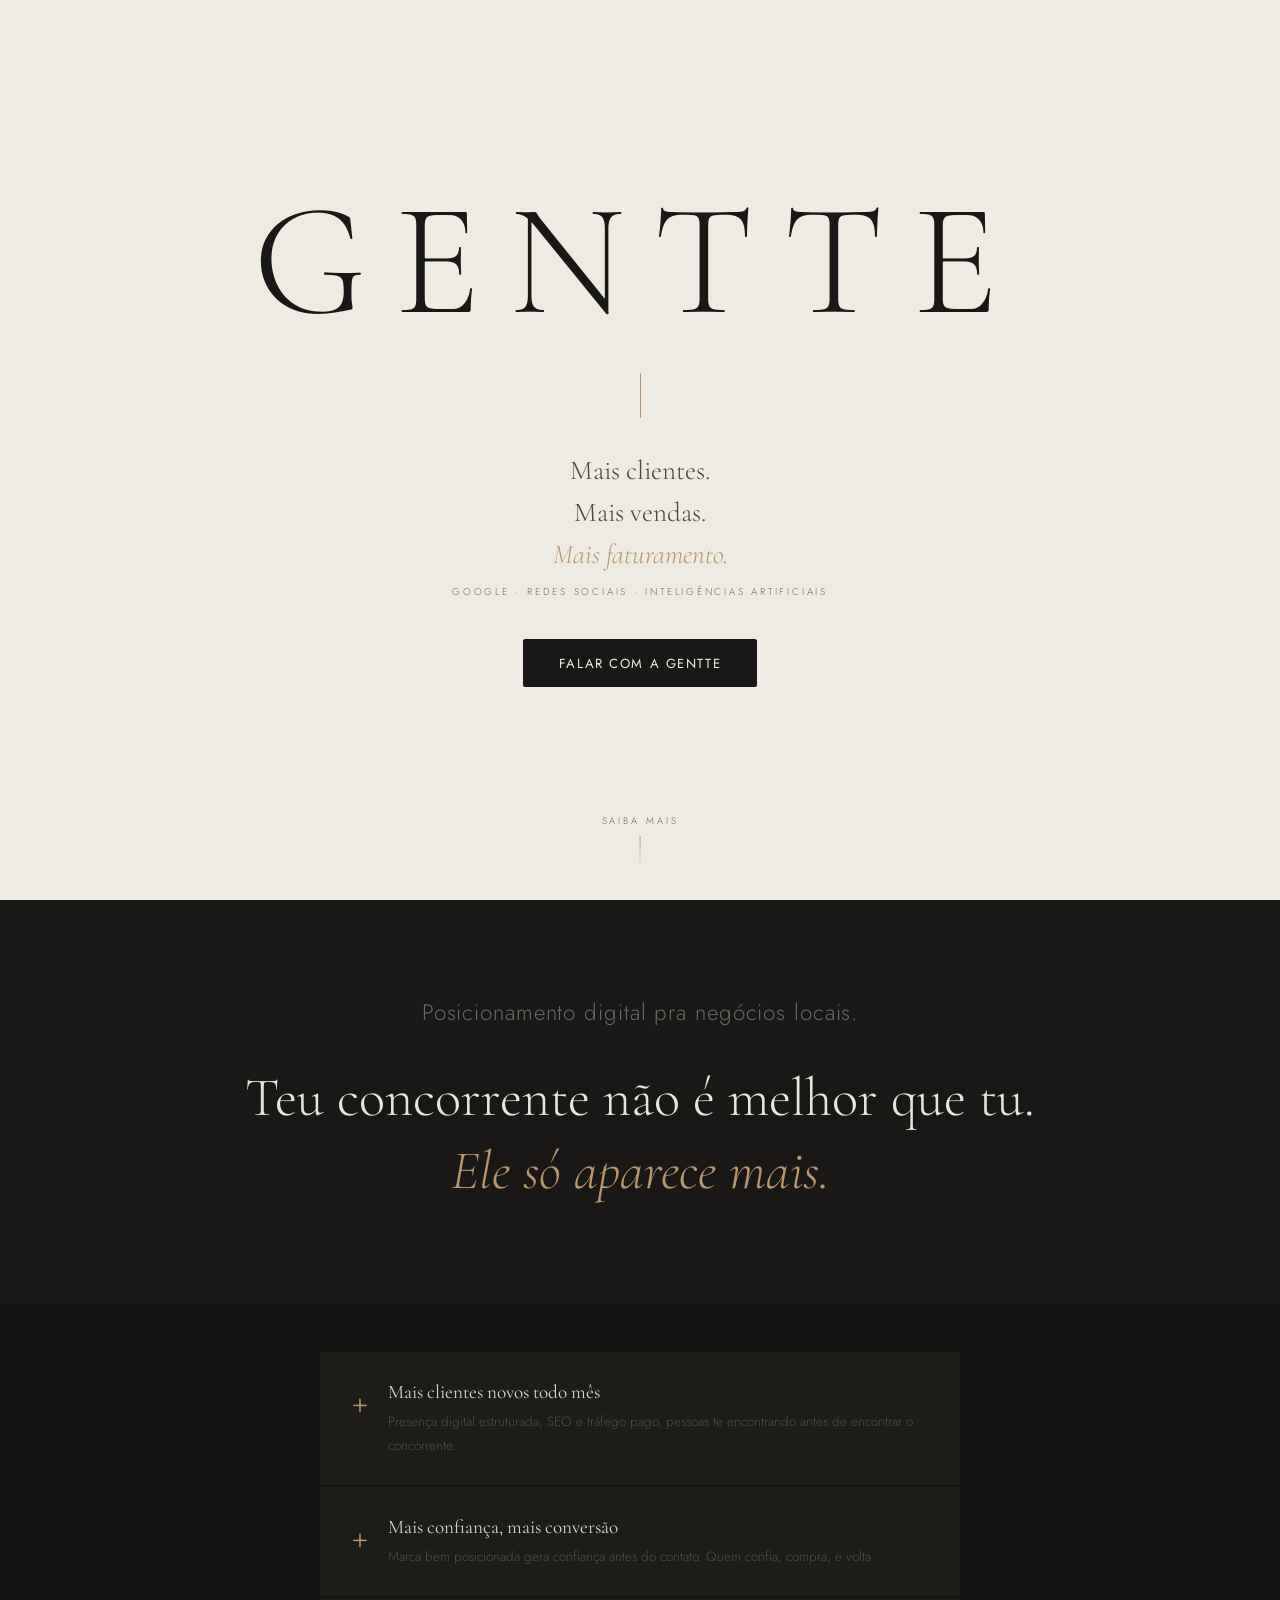
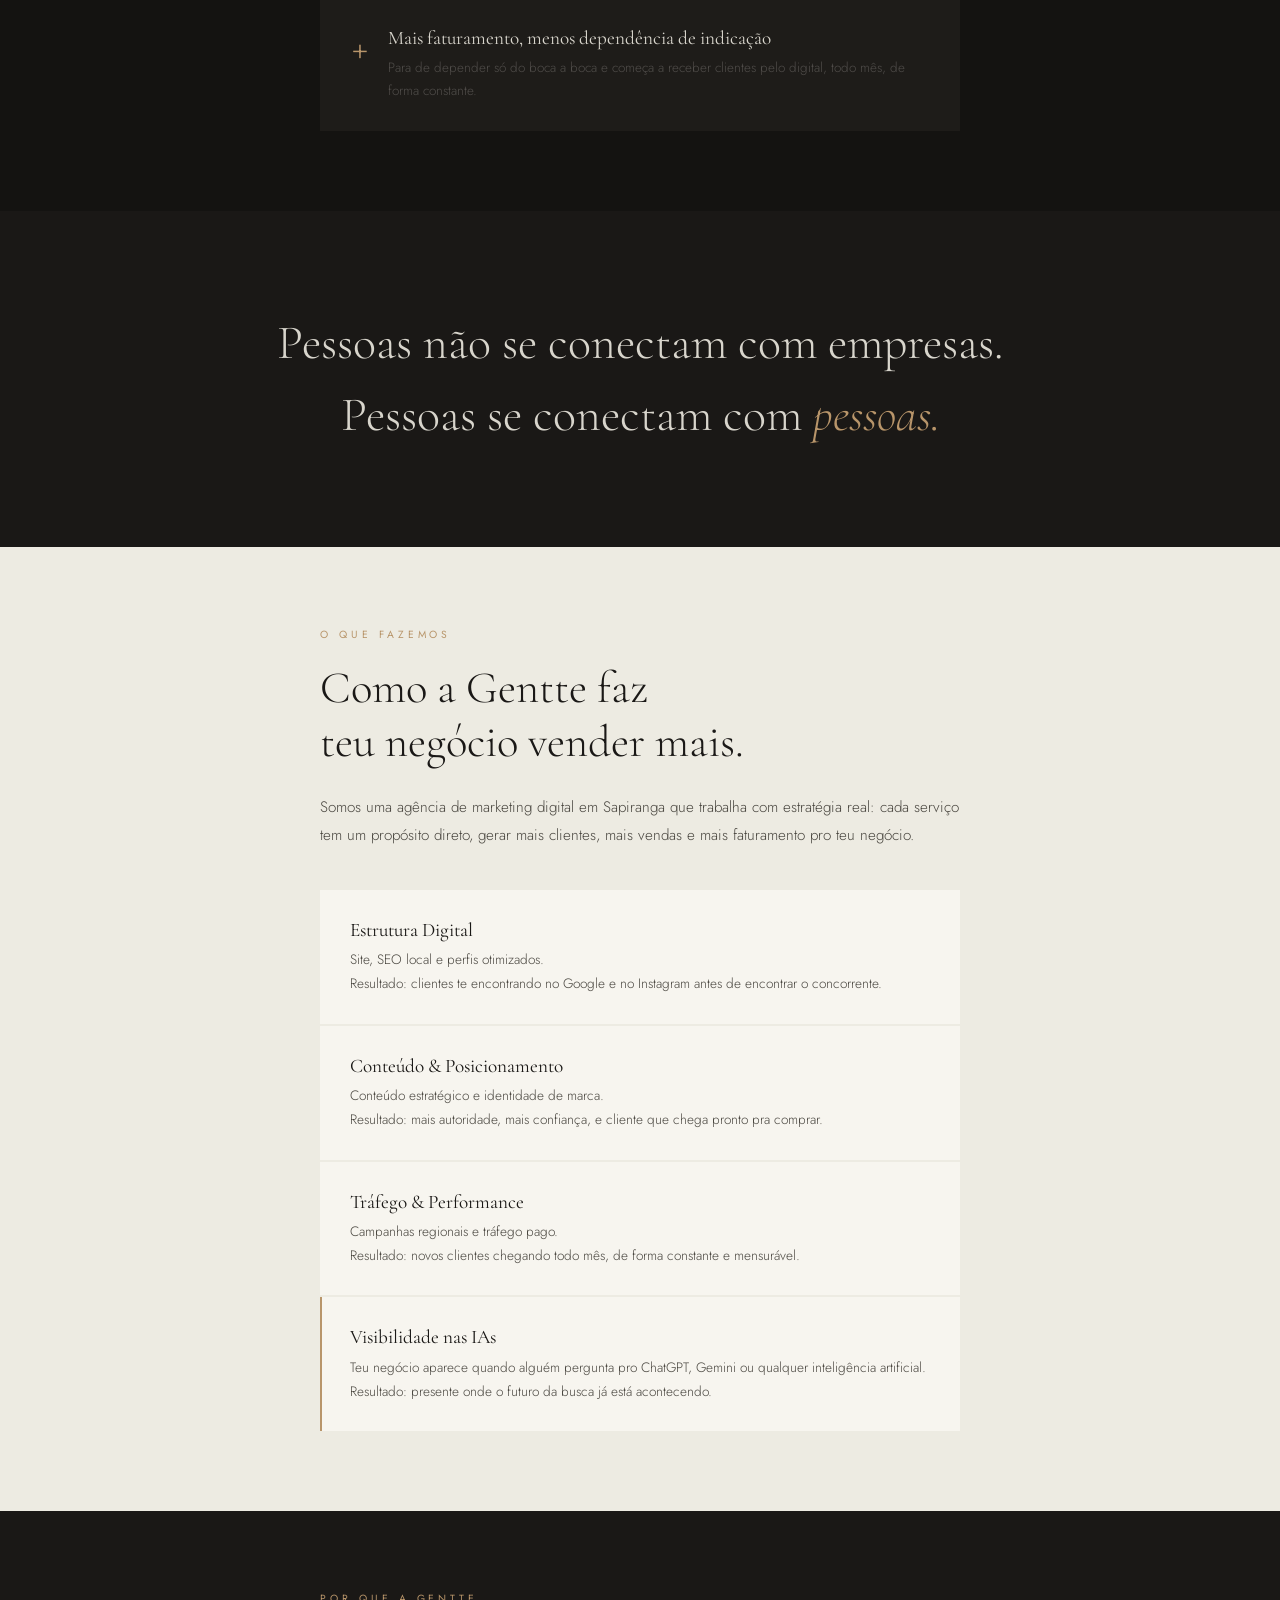
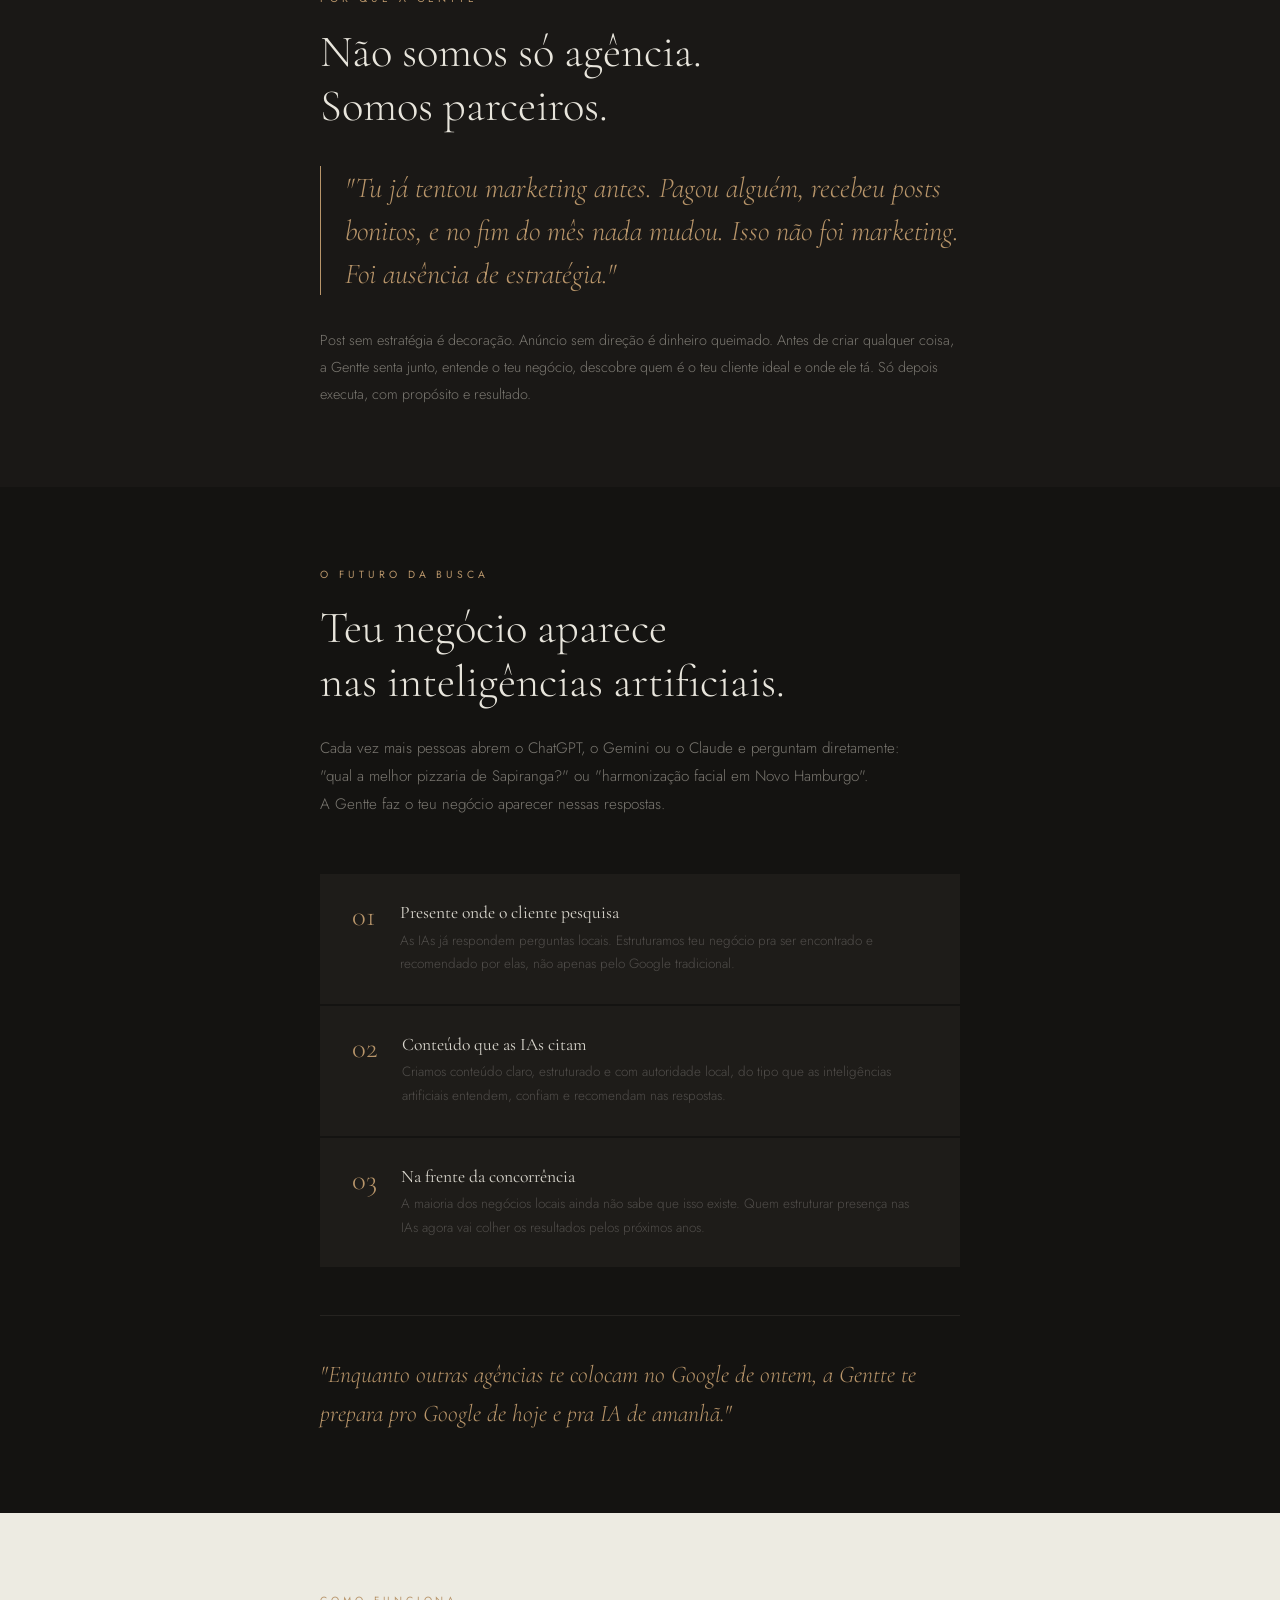
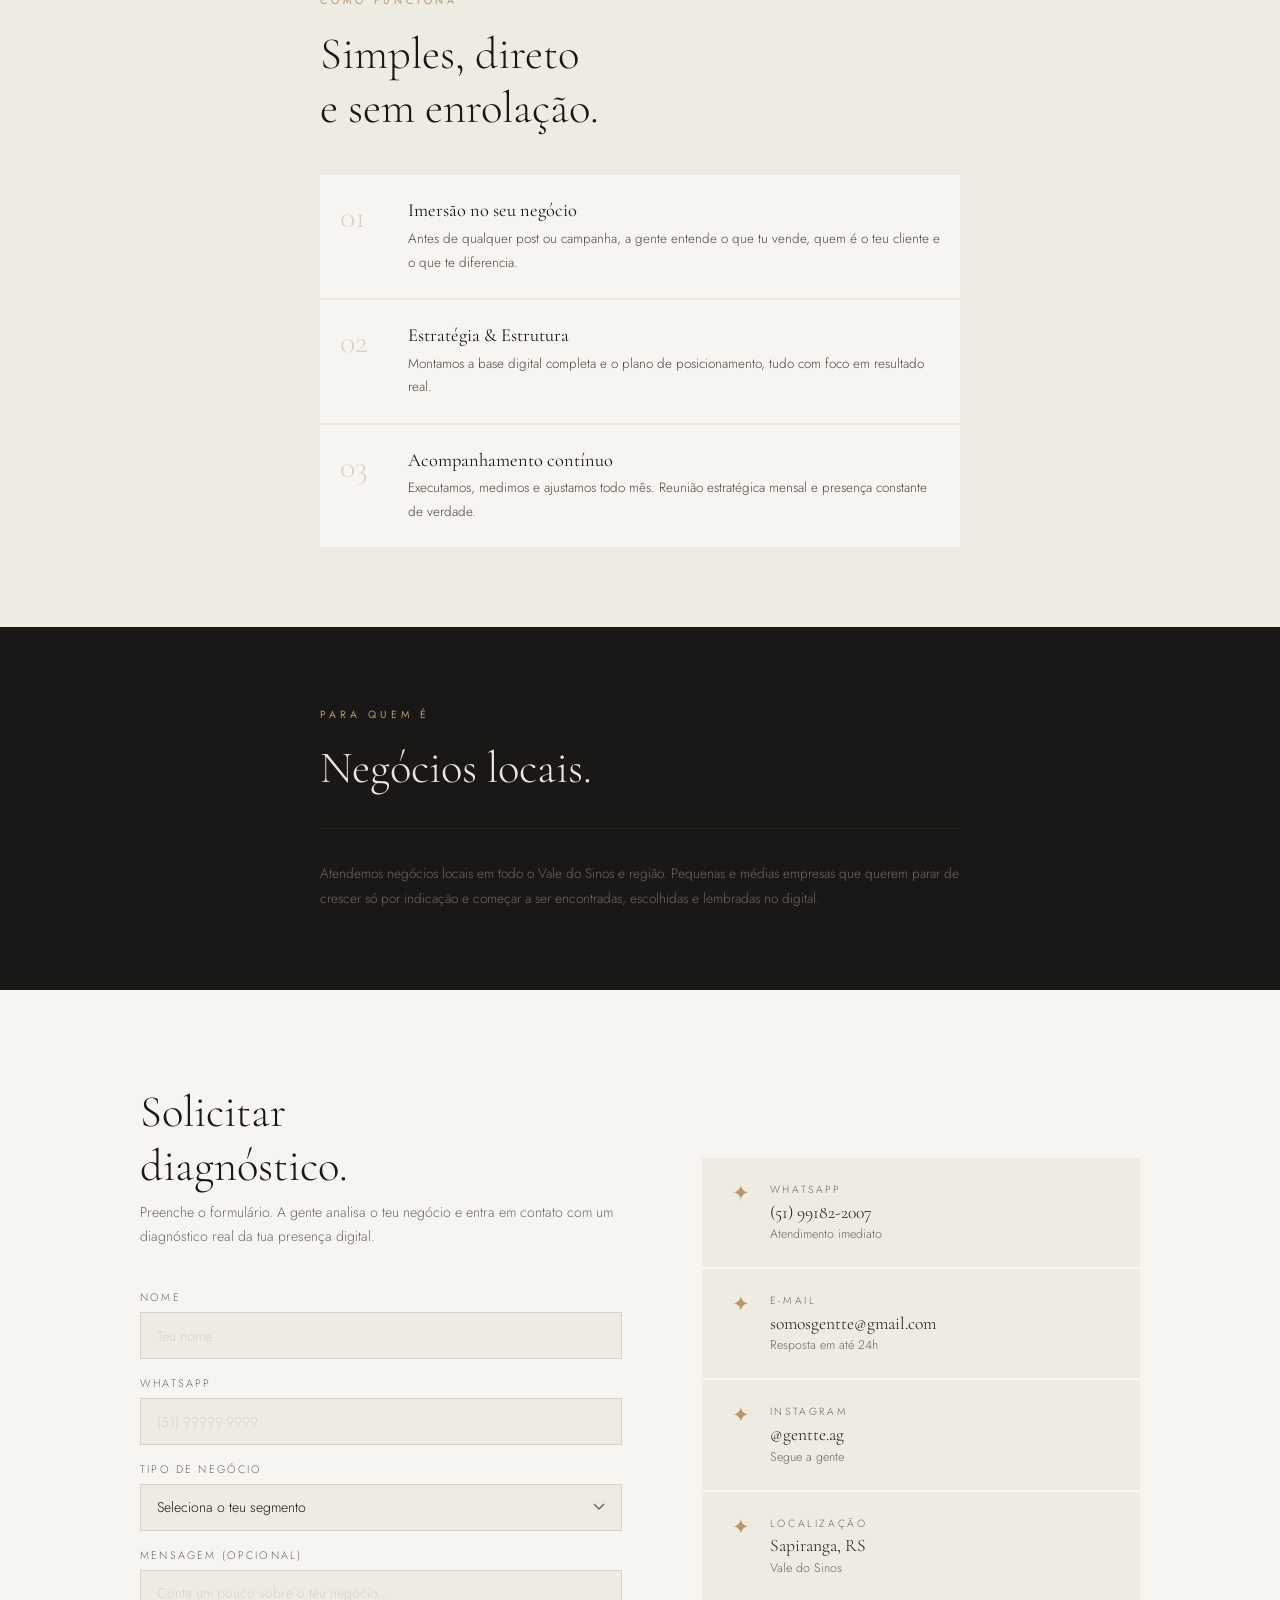
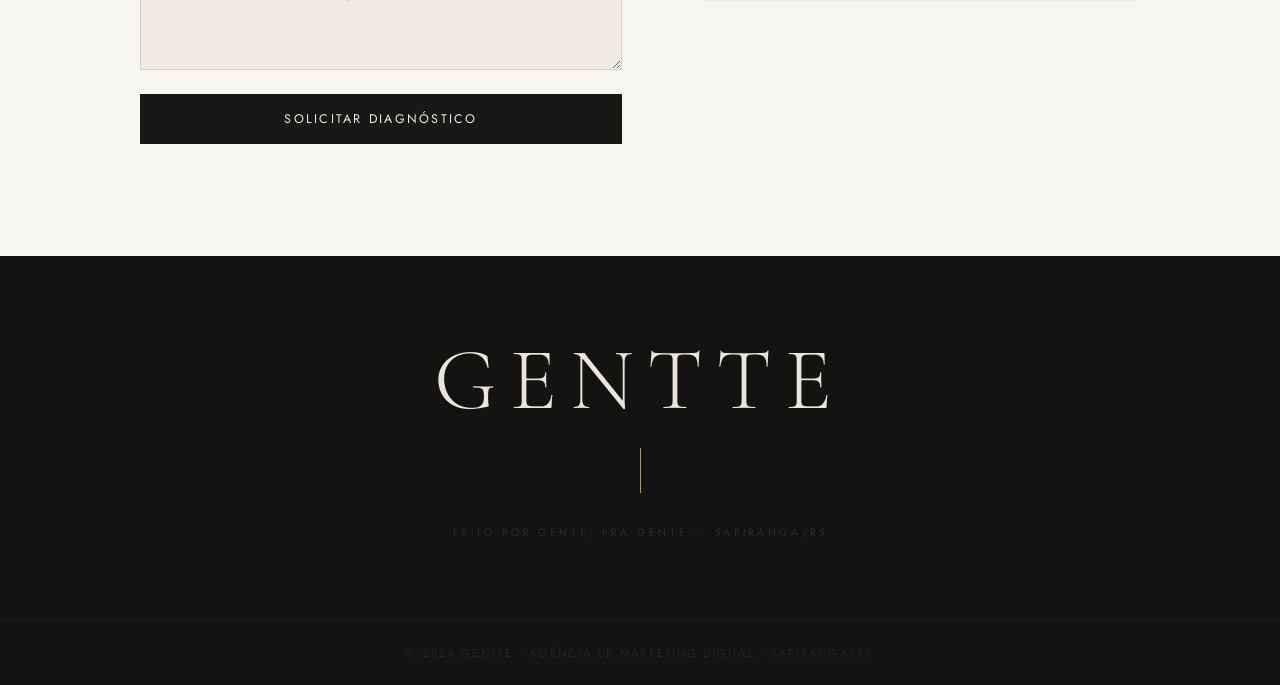
==== commit 5572acba: "Add files via upload" ====
--- a/index.html
+++ b/index.html
@@ -38,7 +38,7 @@
         "alternateName": "Gentte Agência de Marketing Digital",
         "description": "Agência de marketing digital em Sapiranga especializada em posicionamento digital para negócios locais. Fazemos teu negócio aparecer no Google, no Instagram e nas inteligências artificiais como ChatGPT e Gemini. Social media, SEO, tráfego pago e visibilidade nas IAs para o Vale do Sinos.",
         "url": "https://gentte.ag",
-        "telephone": "+55-51-99877-0566",
+        "telephone": "+55-51-99182-2007",
         "address": {
             "@type": "PostalAddress",
             "addressLocality": "Sapiranga",
@@ -66,7 +66,7 @@
         ],
         "contactPoint": {
             "@type": "ContactPoint",
-            "telephone": "+55-51-99877-0566",
+            "telephone": "+55-51-99182-2007",
             "contactType": "sales",
             "availableLanguage": "Portuguese"
         }
@@ -656,7 +656,7 @@
         <!-- SEO: keyword context for crawlers -->
         <span style="position:absolute;width:1px;height:1px;overflow:hidden;clip:rect(0,0,0,0);white-space:nowrap;">Agência de Marketing Digital em Sapiranga</span>
         <div class="hero-cta">
-            <a class="btn-wpp" href="https://wa.me/5551998770566?text=Olá%2C%20vim%20pelo%20site%20da%20Gentte%20e%20quero%20saber%20mais!" target="_blank" rel="noopener">
+            <a class="btn-wpp" href="https://wa.me/5551991822007?text=Olá%2C%20vim%20pelo%20site%20da%20Gentte%20e%20quero%20saber%20mais!" target="_blank" rel="noopener">
                 Falar com a Gentte
             </a>
         </div>
@@ -832,18 +832,18 @@
             <div class="reveal">
                 <h2 class="contato-title">Solicitar<br>diagnóstico.</h2>
                 <p class="contato-sub">Preenche o formulário. A gente analisa o teu negócio e entra em contato com um diagnóstico real da tua presença digital.</p>
-                <div class="form-group">
+                <form class="form-group" id="contactForm" action="https://formspree.io/f/xqejnbbb" method="POST">
                     <div class="form-field">
                         <label for="nome">Nome</label>
-                        <input type="text" id="nome" placeholder="Teu nome">
+                        <input type="text" id="nome" name="nome" placeholder="Teu nome" required>
                     </div>
                     <div class="form-field">
                         <label for="wpp">WhatsApp</label>
-                        <input type="tel" id="wpp" placeholder="(51) 99999-9999">
+                        <input type="tel" id="wpp" name="whatsapp" placeholder="(51) 99999-9999" required>
                     </div>
                     <div class="form-field">
                         <label for="segmento">Tipo de negócio</label>
-                        <select id="segmento">
+                        <select id="segmento" name="segmento">
                             <option value="" disabled selected>Seleciona o teu segmento</option>
                             <option>Restaurante / Pizzaria / Lancheria</option>
                             <option>Cafeteria / Padaria</option>
@@ -857,20 +857,26 @@
                     </div>
                     <div class="form-field">
                         <label for="msg">Mensagem (opcional)</label>
-                        <textarea id="msg" placeholder="Conta um pouco sobre o teu negócio..."></textarea>
-                    </div>
-                    <button class="btn-form" onclick="enviarWhatsApp()">Solicitar diagnóstico</button>
-                </div>
+                        <textarea id="msg" name="mensagem" placeholder="Conta um pouco sobre o teu negócio..."></textarea>
+                    </div>
+                    <button class="btn-form" type="submit">Solicitar diagnóstico</button>
+                    <div id="form-success" style="display:none; margin-top:1rem; padding:1rem 1.25rem; background:#E5E3DA; border-left:2px solid #B8956A; font-size:0.84rem; color:#4A4740; line-height:1.7;">
+                        Mensagem enviada. A gentte entra em contato em breve.
+                    </div>
+                    <div id="form-error" style="display:none; margin-top:1rem; padding:1rem 1.25rem; background:#E5E3DA; border-left:2px solid #9A3A3A; font-size:0.84rem; color:#4A4740; line-height:1.7;">
+                        Algo deu errado. Tenta novamente ou chama no WhatsApp.
+                    </div>
+                </form>
             </div>
 
             <!-- INFO -->
             <div>
                 <div class="contato-info reveal">
-                    <a class="contato-info-item" href="https://wa.me/5551998770566" target="_blank" rel="noopener">
+                    <a class="contato-info-item" href="https://wa.me/555191822007" target="_blank" rel="noopener">
                         <span class="contato-info-icon">✦</span>
                         <div>
                             <p class="contato-info-label">WhatsApp</p>
-                            <p class="contato-info-value">(51) 99877-0566</p>
+                            <p class="contato-info-value">(51) 99182-2007</p>
                             <p class="contato-info-detail">Atendimento imediato</p>
                         </div>
                     </a>
@@ -921,25 +927,39 @@
         }, { threshold: 0.08, rootMargin: '0px 0px -30px 0px' });
         document.querySelectorAll('.reveal').forEach(el => obs.observe(el));
 
-        function enviarWhatsApp() {
-            const nome = document.getElementById('nome').value.trim();
-            const wpp = document.getElementById('wpp').value.trim();
-            const seg = document.getElementById('segmento').value;
-            const msg = document.getElementById('msg').value.trim();
-
-            if (!nome || !wpp) {
-                alert('Por favor, preenche o nome e o WhatsApp.');
-                return;
+        // Formspree async submit
+        document.getElementById('contactForm').addEventListener('submit', async function(e) {
+            e.preventDefault();
+            const form = e.target;
+            const btn = form.querySelector('button[type="submit"]');
+            const success = document.getElementById('form-success');
+            const error = document.getElementById('form-error');
+
+            btn.textContent = 'Enviando...';
+            btn.disabled = true;
+            success.style.display = 'none';
+            error.style.display = 'none';
+
+            try {
+                const res = await fetch(form.action, {
+                    method: 'POST',
+                    body: new FormData(form),
+                    headers: { 'Accept': 'application/json' }
+                });
+
+                if (res.ok) {
+                    success.style.display = 'block';
+                    form.reset();
+                } else {
+                    error.style.display = 'block';
+                }
+            } catch(err) {
+                error.style.display = 'block';
             }
 
-            let texto = `Olá! Vim pelo site da Gentte e quero solicitar um diagnóstico.%0A%0A`;
-            texto += `*Nome:* ${encodeURIComponent(nome)}%0A`;
-            texto += `*WhatsApp:* ${encodeURIComponent(wpp)}%0A`;
-            if (seg) texto += `*Negócio:* ${encodeURIComponent(seg)}%0A`;
-            if (msg) texto += `*Mensagem:* ${encodeURIComponent(msg)}%0A`;
-
-            window.open(`https://wa.me/5551998770566?text=${texto}`, '_blank');
-        }
+            btn.textContent = 'Solicitar diagnóstico';
+            btn.disabled = false;
+        });
     </script>
 </body>
 </html>
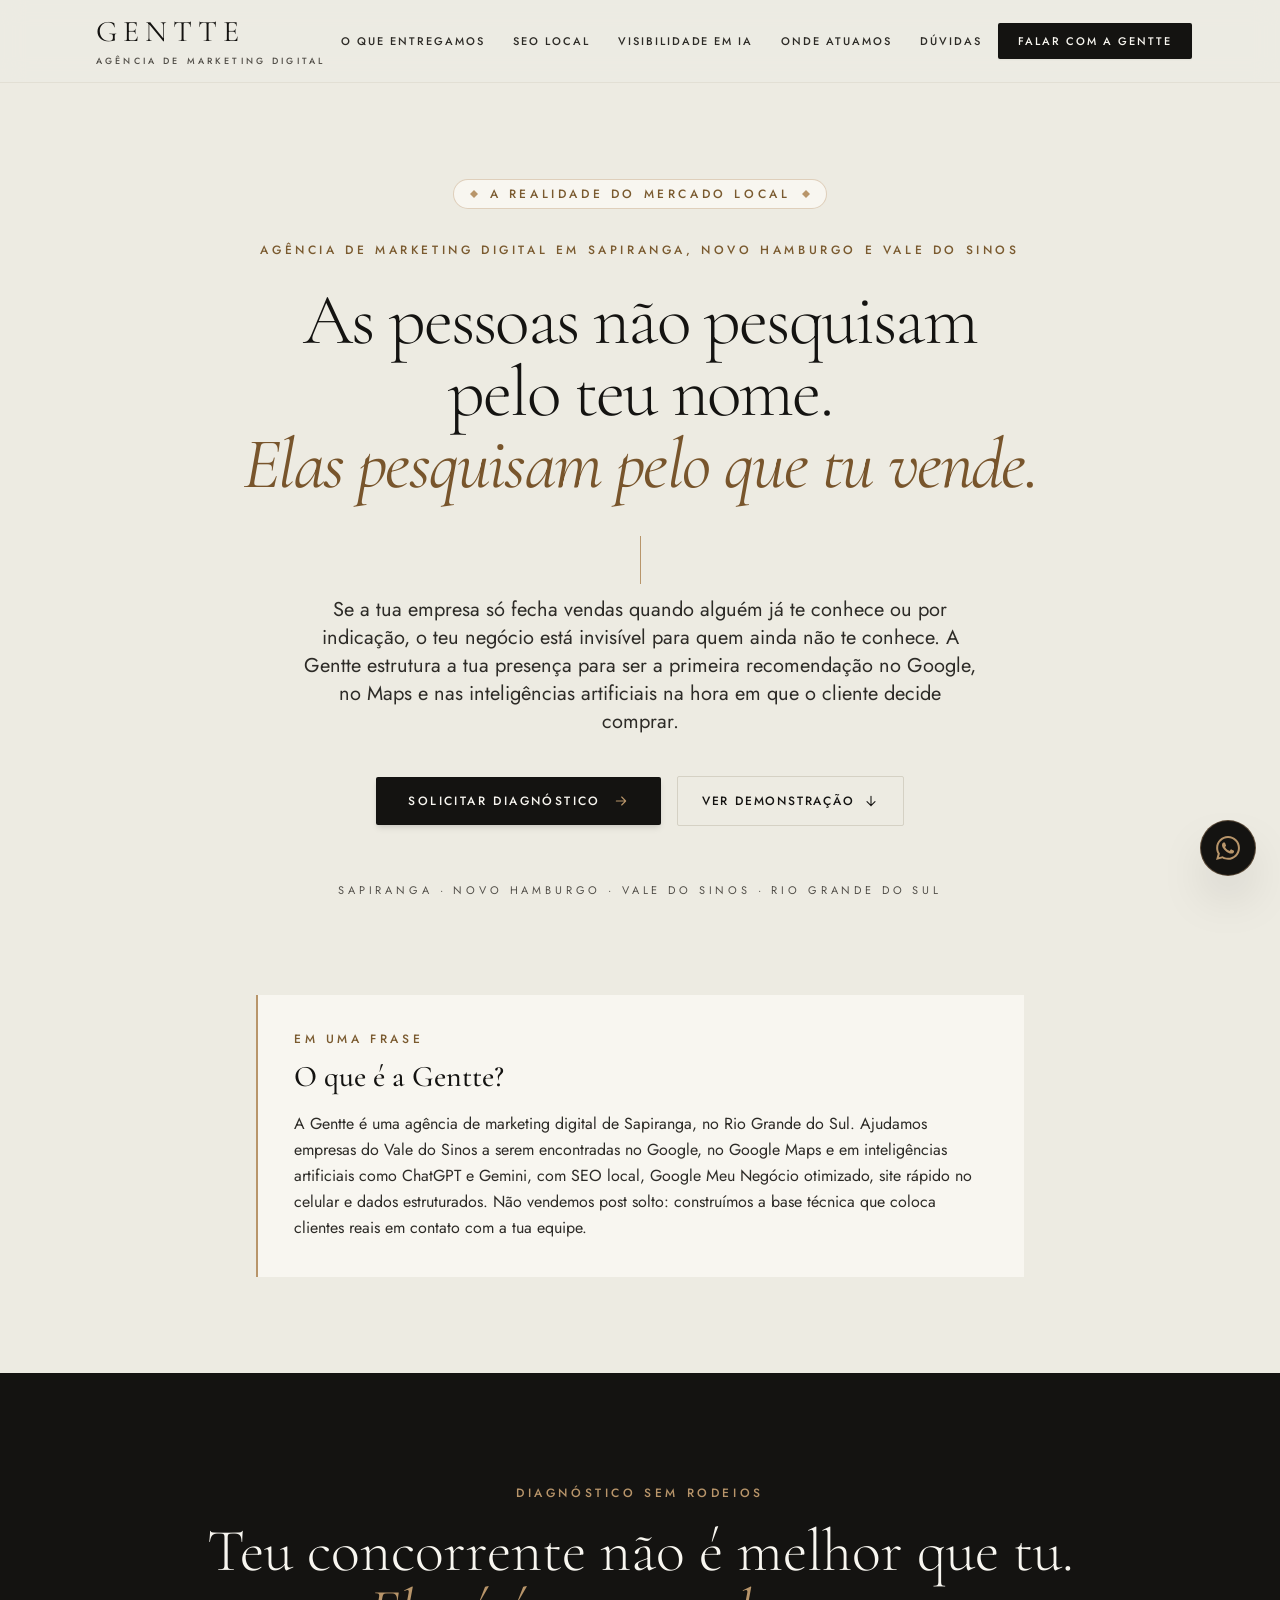
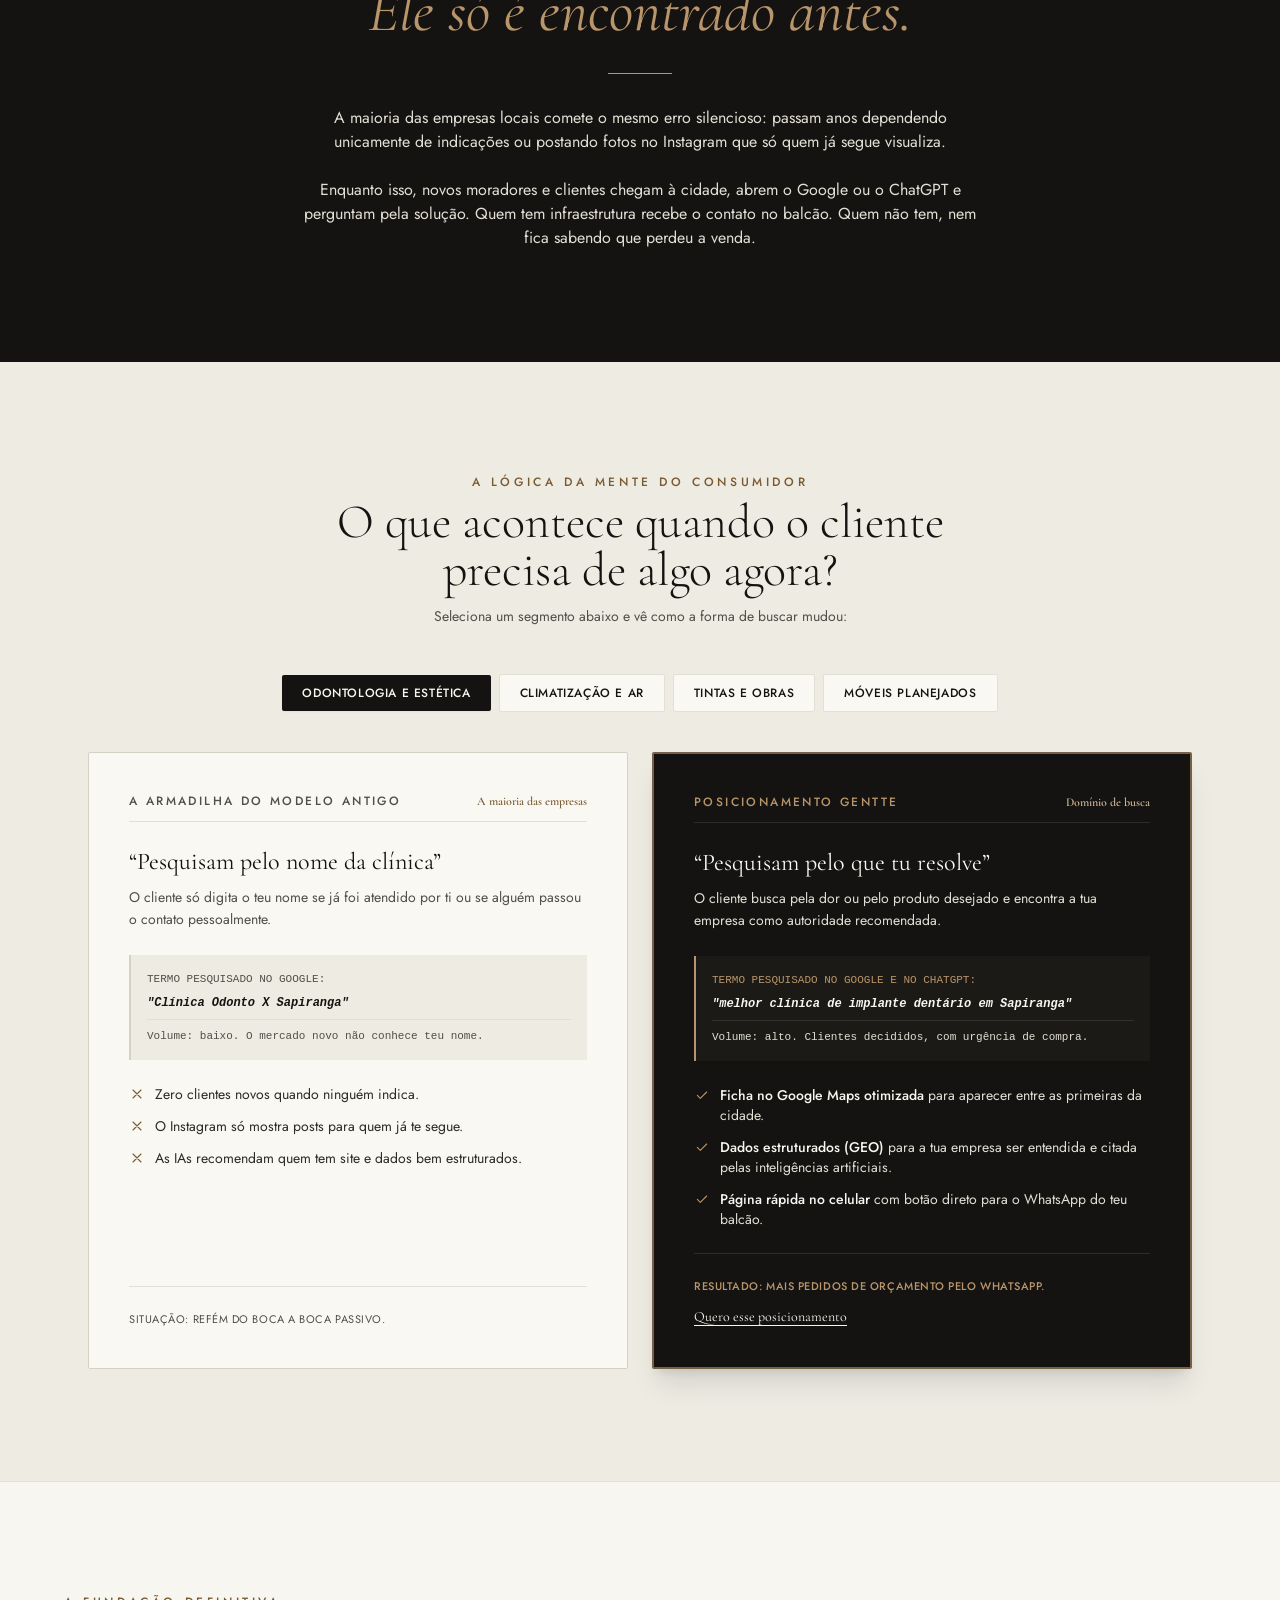
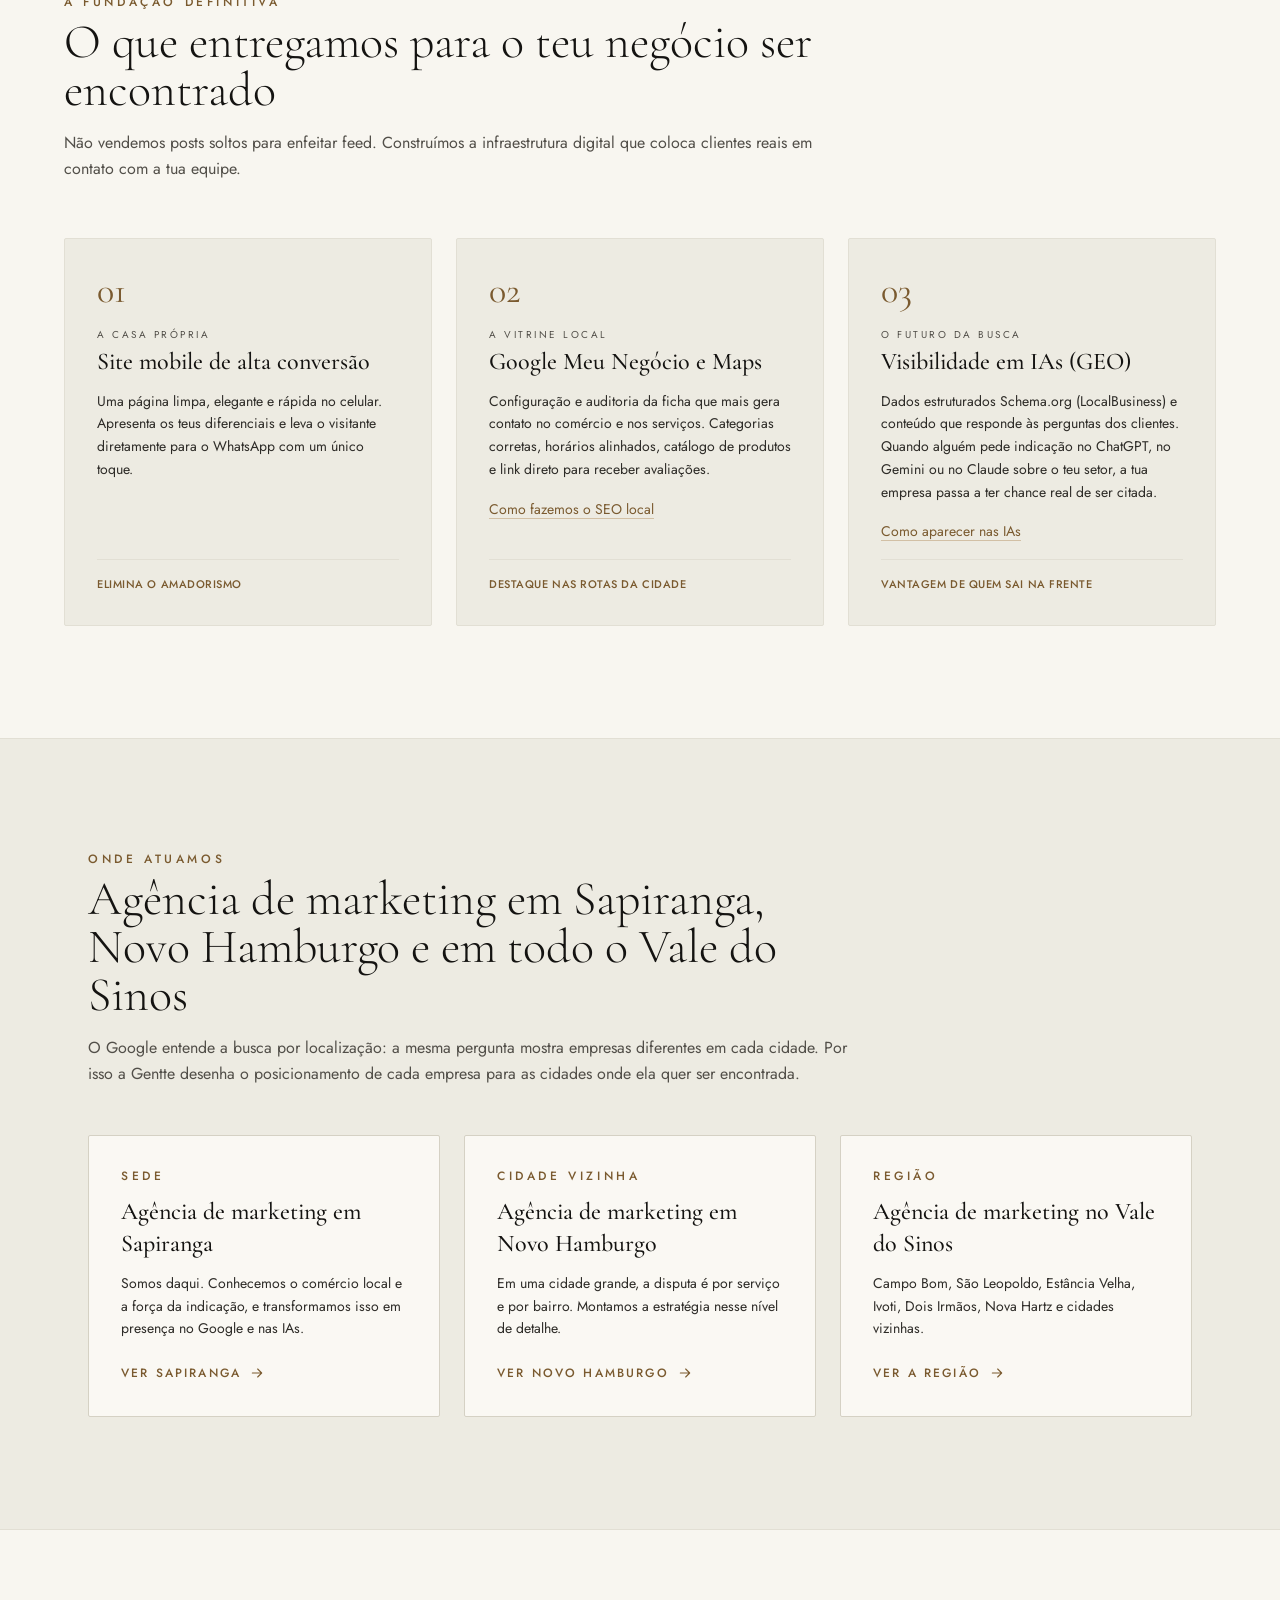
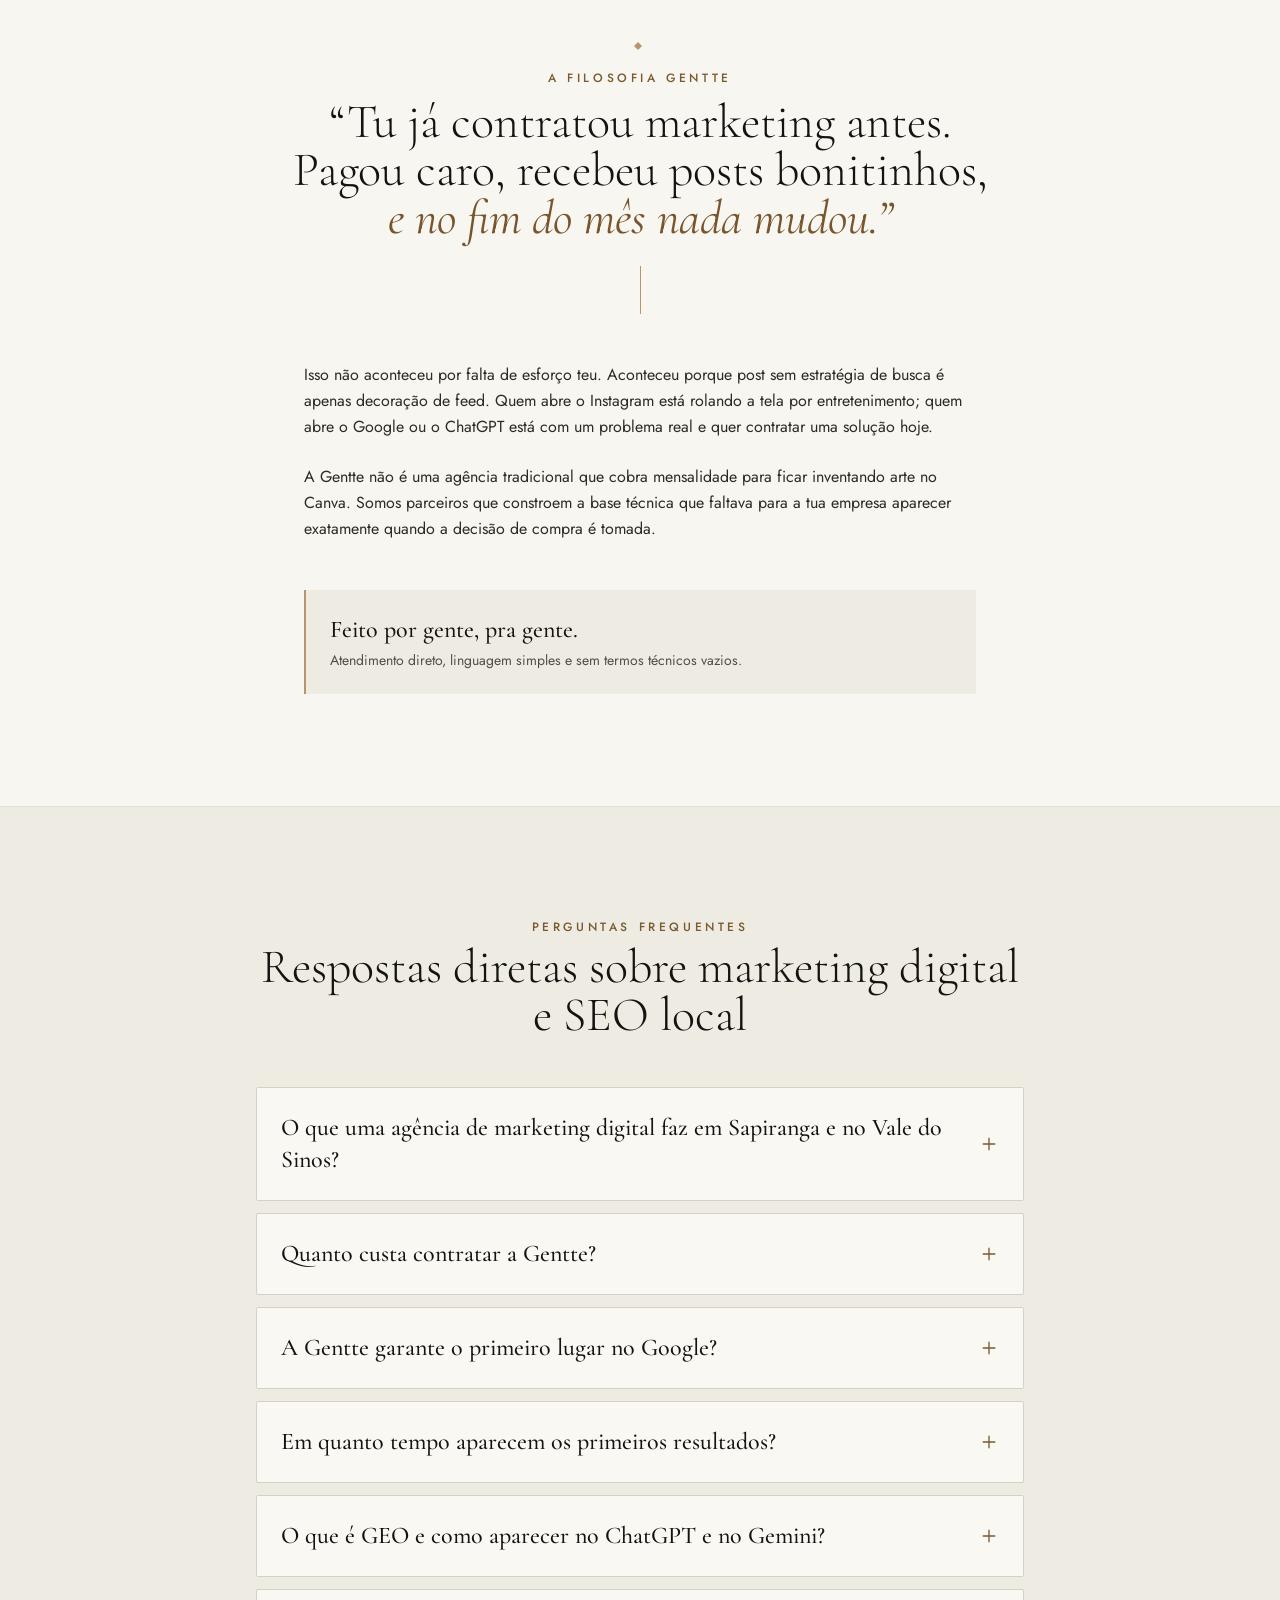
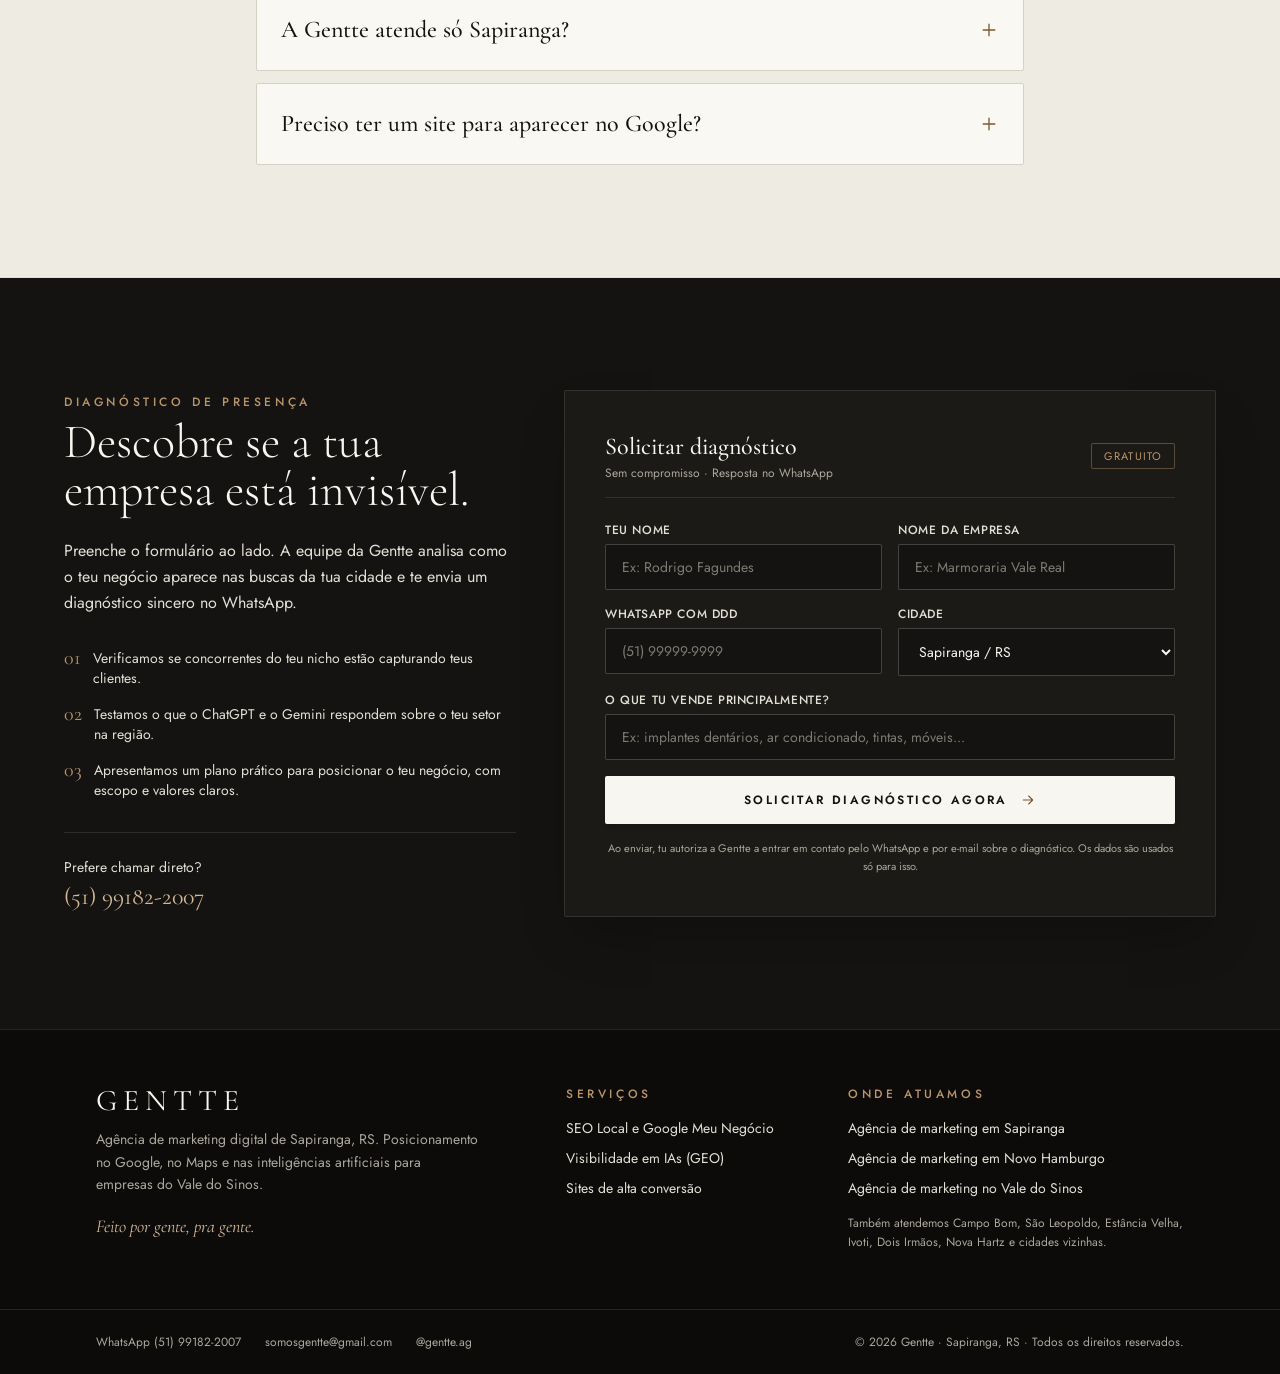
==== commit 7ba9b4e4: "Add files via upload" ====
--- a/index.html
+++ b/index.html
@@ -1,965 +1,606 @@
 <!DOCTYPE html>
 <html lang="pt-BR">
 <head>
-    <meta charset="UTF-8">
-    <meta name="viewport" content="width=device-width, initial-scale=1.0">
-
-    <!-- TITLE & META -->
-    <title>Agência de Marketing Digital em Sapiranga | GENTTE</title>
-    <meta name="description" content="GENTTE é a agência de marketing digital em Sapiranga que faz teu negócio aparecer no Google, no Instagram e nas inteligências artificiais. Social media, SEO, tráfego pago e visibilidade nas IAs para negócios locais do Vale do Sinos.">
-    <meta name="keywords" content="agência de marketing sapiranga, agência de marketing digital sapiranga, marketing digital sapiranga, social media sapiranga, gestão de redes sociais sapiranga, agência de publicidade sapiranga, marketing para negócios locais, agência de marketing vale do sinos, tráfego pago sapiranga, SEO sapiranga, marketing digital campo bom, marketing digital novo hamburgo, GENTTE agência">
-    <meta name="robots" content="index, follow">
-    <meta name="author" content="GENTTE">
-    <link rel="canonical" href="https://gentte.ag">
-
-    <!-- FAVICON -->
-    <link rel="icon" type="image/png" href="favicon.png">
-    <link rel="apple-touch-icon" href="apple-touch-icon.png">
-
-    <!-- OPEN GRAPH (WhatsApp, Facebook, LinkedIn) -->
-    <meta property="og:type" content="website">
-    <meta property="og:url" content="https://gentte.ag">
-    <meta property="og:title" content="Agência de Marketing Digital em Sapiranga | GENTTE">
-    <meta property="og:description" content="Agência de marketing digital em Sapiranga. Mais clientes, mais vendas e mais faturamento pro teu negócio local. Feito por gente, pra gente.">
-    <meta property="og:locale" content="pt_BR">
-    <meta property="og:site_name" content="GENTTE">
-
-    <!-- TWITTER CARD -->
-    <meta name="twitter:card" content="summary">
-    <meta name="twitter:title" content="Agência de Marketing Digital em Sapiranga | GENTTE">
-    <meta name="twitter:description" content="Agência de marketing digital em Sapiranga especializada em negócios locais. Social media, SEO e tráfego pago no Vale do Sinos.">
-
-    <!-- SCHEMA.ORG — LOCAL BUSINESS -->
-    <script type="application/ld+json">
-    {
-        "@context": "https://schema.org",
-        "@type": "MarketingAgency",
-        "name": "GENTTE",
-        "alternateName": "Gentte Agência de Marketing Digital",
-        "description": "Agência de marketing digital em Sapiranga especializada em posicionamento digital para negócios locais. Fazemos teu negócio aparecer no Google, no Instagram e nas inteligências artificiais como ChatGPT e Gemini. Social media, SEO, tráfego pago e visibilidade nas IAs para o Vale do Sinos.",
-        "url": "https://gentte.ag",
-        "telephone": "+55-51-99182-2007",
-        "address": {
-            "@type": "PostalAddress",
-            "addressLocality": "Sapiranga",
-            "addressRegion": "RS",
-            "addressCountry": "BR"
-        },
-        "areaServed": [
-            "Sapiranga",
-            "Campo Bom",
-            "Novo Hamburgo",
-            "Taquara",
-            "Parobé",
-            "Vale do Sinos"
-        ],
-        "serviceType": [
-            "Marketing Digital",
-            "Agência de Marketing",
-            "Social Media",
-            "SEO",
-            "Tráfego Pago",
-            "Gestão de Redes Sociais"
-        ],
-        "sameAs": [
-            "https://instagram.com/gentte.ag"
-        ],
-        "contactPoint": {
-            "@type": "ContactPoint",
-            "telephone": "+55-51-99182-2007",
-            "contactType": "sales",
-            "availableLanguage": "Portuguese"
-        }
+<meta charset="UTF-8">
+<meta name="viewport" content="width=device-width, initial-scale=1">
+<script>document.documentElement.classList.add('js')</script>
+<title>Agência de Marketing em Sapiranga e Vale do Sinos | Gentte</title>
+<meta name="description" content="Agência de marketing digital em Sapiranga, Novo Hamburgo e Vale do Sinos. SEO local, Google Meu Negócio e visibilidade no ChatGPT e no Gemini.">
+<meta name="robots" content="index, follow, max-image-preview:large, max-snippet:-1">
+<meta name="author" content="Gentte">
+<meta name="theme-color" content="#141311">
+<link rel="canonical" href="https://somosgentte.com.br/">
+<meta property="og:type" content="website">
+<meta property="og:site_name" content="Gentte">
+<meta property="og:locale" content="pt_BR">
+<meta property="og:url" content="https://somosgentte.com.br/">
+<meta property="og:title" content="Agência de Marketing em Sapiranga e Vale do Sinos | Gentte">
+<meta property="og:description" content="Agência de marketing digital em Sapiranga, Novo Hamburgo e Vale do Sinos. SEO local, Google Meu Negócio e visibilidade no ChatGPT e no Gemini.">
+<meta property="og:image" content="https://somosgentte.com.br/og-image.jpg?v=20261108">
+<meta property="og:image:secure_url" content="https://somosgentte.com.br/og-image.jpg?v=20261108">
+<meta property="og:image:type" content="image/jpeg">
+<meta property="og:image:width" content="1200">
+<meta property="og:image:height" content="630">
+<meta property="og:image:alt" content="Gentte, agência de marketing digital em Sapiranga, Novo Hamburgo e Vale do Sinos">
+<meta name="twitter:card" content="summary_large_image">
+<meta name="twitter:title" content="Agência de Marketing em Sapiranga e Vale do Sinos | Gentte">
+<meta name="twitter:description" content="Agência de marketing digital em Sapiranga, Novo Hamburgo e Vale do Sinos. SEO local, Google Meu Negócio e visibilidade no ChatGPT e no Gemini.">
+<meta name="twitter:image" content="https://somosgentte.com.br/og-image.jpg?v=20261108">
+<link rel="icon" href="/favicon.ico" sizes="any">
+<link rel="icon" type="image/png" sizes="32x32" href="/favicon-32.png">
+<link rel="apple-touch-icon" href="/apple-touch-icon.png">
+<link rel="manifest" href="/site.webmanifest">
+<link rel="preload" href="/cormorant-garamond-latin-wght-normal.woff2" as="font" type="font/woff2" crossorigin>
+<link rel="preload" href="/jost-latin-wght-normal.woff2" as="font" type="font/woff2" crossorigin>
+<link rel="stylesheet" href="/style.css?v=20261108">
+<script type="application/ld+json">
+{
+ "@context": "https://schema.org",
+ "@graph": [
+  {
+   "@type": [
+    "ProfessionalService",
+    "Organization"
+   ],
+   "@id": "https://somosgentte.com.br/#organizacao",
+   "name": "Gentte",
+   "legalName": "KWDIGITAL LTDA",
+   "alternateName": [
+    "GENTTE",
+    "Gentte Posicionamento Digital"
+   ],
+   "slogan": "Feito por gente, pra gente.",
+   "description": "Agência de marketing digital de Sapiranga, RS. Faz empresas do Vale do Sinos serem encontradas no Google, no Google Maps e em inteligências artificiais como ChatGPT e Gemini, com SEO local, Google Meu Negócio, sites rápidos e dados estruturados.",
+   "url": "https://somosgentte.com.br/",
+   "logo": {
+    "@type": "ImageObject",
+    "url": "https://somosgentte.com.br/icon-512.png",
+    "width": 512,
+    "height": 512
+   },
+   "image": "https://somosgentte.com.br/og-image.jpg",
+   "telephone": "+55-51-99182-2007",
+   "email": "somosgentte@gmail.com",
+   "priceRange": "$$",
+   "address": {
+    "@type": "PostalAddress",
+    "addressLocality": "Sapiranga",
+    "addressRegion": "RS",
+    "addressCountry": "BR"
+   },
+   "areaServed": [
+    {
+     "@type": "City",
+     "name": "Sapiranga",
+     "containedInPlace": {
+      "@type": "AdministrativeArea",
+      "name": "Rio Grande do Sul"
+     }
+    },
+    {
+     "@type": "City",
+     "name": "Novo Hamburgo",
+     "containedInPlace": {
+      "@type": "AdministrativeArea",
+      "name": "Rio Grande do Sul"
+     }
+    },
+    {
+     "@type": "City",
+     "name": "Campo Bom",
+     "containedInPlace": {
+      "@type": "AdministrativeArea",
+      "name": "Rio Grande do Sul"
+     }
+    },
+    {
+     "@type": "City",
+     "name": "São Leopoldo",
+     "containedInPlace": {
+      "@type": "AdministrativeArea",
+      "name": "Rio Grande do Sul"
+     }
+    },
+    {
+     "@type": "City",
+     "name": "Estância Velha",
+     "containedInPlace": {
+      "@type": "AdministrativeArea",
+      "name": "Rio Grande do Sul"
+     }
+    },
+    {
+     "@type": "City",
+     "name": "Ivoti",
+     "containedInPlace": {
+      "@type": "AdministrativeArea",
+      "name": "Rio Grande do Sul"
+     }
+    },
+    {
+     "@type": "City",
+     "name": "Dois Irmãos",
+     "containedInPlace": {
+      "@type": "AdministrativeArea",
+      "name": "Rio Grande do Sul"
+     }
+    },
+    {
+     "@type": "City",
+     "name": "Nova Hartz",
+     "containedInPlace": {
+      "@type": "AdministrativeArea",
+      "name": "Rio Grande do Sul"
+     }
+    },
+    {
+     "@type": "City",
+     "name": "Araricá",
+     "containedInPlace": {
+      "@type": "AdministrativeArea",
+      "name": "Rio Grande do Sul"
+     }
+    },
+    {
+     "@type": "City",
+     "name": "Portão",
+     "containedInPlace": {
+      "@type": "AdministrativeArea",
+      "name": "Rio Grande do Sul"
+     }
+    },
+    {
+     "@type": "City",
+     "name": "Taquara",
+     "containedInPlace": {
+      "@type": "AdministrativeArea",
+      "name": "Rio Grande do Sul"
+     }
+    },
+    {
+     "@type": "City",
+     "name": "Parobé",
+     "containedInPlace": {
+      "@type": "AdministrativeArea",
+      "name": "Rio Grande do Sul"
+     }
+    },
+    {
+     "@type": "AdministrativeArea",
+     "name": "Vale do Sinos"
     }
-    </script>
-
-    <link rel="preconnect" href="https://fonts.googleapis.com">
-    <link rel="preconnect" href="https://fonts.gstatic.com" crossorigin>
-    <link href="https://fonts.googleapis.com/css2?family=Cormorant+Garamond:ital,wght@0,300;0,400;1,300;1,400&family=Jost:wght@300;400;500&display=swap" rel="stylesheet">
-    <style>
-        *, *::before, *::after { box-sizing: border-box; margin: 0; padding: 0; }
-
-        :root {
-            --cream: #EDEBE2;
-            --cream-mid: #E0DDD3;
-            --cream-dark: #D5D2C8;
-            --ink: #1A1816;
-            --ink-soft: #4A4740;
-            --ink-muted: #6B6965;
-            --gold: #B8956A;
-            --gold-light: #D4B896;
-            --white: #F7F5EF;
-            --dark: #141311;
-            --wpp: #25D366;
-            --wpp-dark: #1DA851;
-        }
-
-        html { scroll-behavior: smooth; }
-
-        body {
-            background: var(--cream);
-            color: var(--ink);
-            font-family: 'Jost', sans-serif;
-            font-weight: 300;
-            overflow-x: hidden;
-        }
-
-        /* ── HERO ── */
-        .hero {
-            min-height: 100svh;
-            display: flex;
-            flex-direction: column;
-            align-items: center;
-            justify-content: center;
-            text-align: center;
-            padding: 3rem 1.5rem 5rem;
-            position: relative;
-        }
-
-        .hero-mark {
-            font-family: 'Cormorant Garamond', serif;
-            font-size: clamp(4.5rem, 22vw, 10rem);
-            font-weight: 300;
-            letter-spacing: 0.18em;
-            color: var(--ink);
-            line-height: 1;
-            opacity: 0;
-            transform: translateY(20px);
-            animation: fadeUp 1.2s cubic-bezier(0.25, 0.46, 0.45, 0.94) 0.1s forwards;
-        }
-
-        .hero-rule {
-            width: 1px; height: 0;
-            background: var(--gold);
-            margin: 2rem auto;
-            animation: growLine 0.8s ease 1s forwards;
-        }
-
-        .hero-tagline {
-            font-family: 'Cormorant Garamond', serif;
-            font-size: clamp(1.15rem, 4.5vw, 1.7rem);
-            font-weight: 300;
-            color: var(--ink-soft);
-            line-height: 1.55;
-            max-width: 360px;
-            opacity: 0;
-            animation: fadeIn 1s ease 1.2s forwards;
-        }
-
-        .hero-tagline em {
-            font-style: italic;
-            color: var(--gold);
-        }
-
-        .hero-location {
-            font-size: 0.68rem;
-            letter-spacing: 0.35em;
-            text-transform: uppercase;
-            color: var(--ink-muted);
-            margin-top: 1.25rem;
-            opacity: 0;
-            animation: fadeIn 1s ease 1.5s forwards;
-        }
-
-        .hero-cta {
-            margin-top: 2.5rem;
-            opacity: 0;
-            animation: fadeIn 1s ease 1.8s forwards;
-        }
-
-        .btn-wpp {
-            display: inline-flex;
-            align-items: center;
-            gap: 0.6rem;
-            background: var(--ink);
-            color: var(--cream);
-            font-family: 'Jost', sans-serif;
-            font-size: 0.82rem;
-            font-weight: 400;
-            letter-spacing: 0.12em;
-            text-transform: uppercase;
-            padding: 0.9rem 2.25rem;
-            text-decoration: none;
-            transition: background 0.25s, transform 0.2s;
-            border-radius: 2px;
-        }
-
-        .btn-wpp:active { transform: scale(0.97); }
-        .btn-wpp:hover { background: var(--ink-soft); }
-
-        .scroll-hint {
-            position: absolute;
-            bottom: 2rem;
-            left: 50%;
-            transform: translateX(-50%);
-            display: flex;
-            flex-direction: column;
-            align-items: center;
-            gap: 8px;
-            opacity: 0;
-            animation: fadeIn 1s ease 2.2s forwards;
-        }
-
-        .scroll-hint span {
-            font-size: 0.6rem;
-            letter-spacing: 0.3em;
-            text-transform: uppercase;
-            color: var(--ink-muted);
-        }
-
-        .scroll-line {
-            width: 1px; height: 32px;
-            background: linear-gradient(to bottom, var(--gold), transparent);
-            animation: scrollPulse 2s ease-in-out infinite;
-        }
-
-        /* ── MANIFESTO ── */
-        .manifesto {
-            background: var(--ink);
-            padding: 6rem 1.5rem;
-            text-align: center;
-        }
-
-        .manifesto p {
-            font-family: 'Cormorant Garamond', serif;
-            font-size: clamp(1.6rem, 6vw, 3rem);
-            font-weight: 300;
-            line-height: 1.5;
-            color: #D8D5CC;
-            max-width: 680px;
-            margin: 0 auto;
-        }
-
-        .manifesto em { color: var(--gold); font-style: italic; }
-
-        /* ── SHARED ── */
-        .section { padding: 5rem 1.5rem; }
-        .container { max-width: 640px; margin: 0 auto; }
-
-        .eyebrow {
-            font-size: 0.65rem;
-            letter-spacing: 0.38em;
-            text-transform: uppercase;
-            color: var(--gold);
-            font-weight: 400;
-            margin-bottom: 1.25rem;
-        }
-
-        .section-title {
-            font-family: 'Cormorant Garamond', serif;
-            font-size: clamp(2rem, 7vw, 2.8rem);
-            font-weight: 300;
-            line-height: 1.2;
-            color: var(--ink);
-            margin-bottom: 1.5rem;
-        }
-
-        .section-body {
-            font-size: 0.95rem;
-            line-height: 1.85;
-            color: var(--ink-soft);
-        }
-
-        /* ── O QUE FAZEMOS ── */
-        .fazemos-items {
-            margin-top: 2.5rem;
-            display: flex;
-            flex-direction: column;
-            gap: 2px;
-        }
-
-        .fazemos-item {
-            background: var(--white);
-            padding: 1.75rem 1.75rem;
-            border-left: 2px solid transparent;
-            transition: border-color 0.3s;
-        }
-
-        .fazemos-item:hover { border-left-color: var(--gold); }
-
-        .fazemos-item h3 {
-            font-family: 'Cormorant Garamond', serif;
-            font-size: 1.2rem;
-            font-weight: 400;
-            color: var(--ink);
-            margin-bottom: 0.4rem;
-        }
-
-        .fazemos-item p {
-            font-size: 0.85rem;
-            line-height: 1.75;
-            color: var(--ink-soft);
-        }
-
-        /* ── DIFERENCIAL ── */
-        .diferencial {
-            background: var(--ink);
-            color: #D8D5CC;
-        }
-
-        .diferencial .section-title { color: #E8E5DC; }
-
-        .diferencial-quote {
-            font-family: 'Cormorant Garamond', serif;
-            font-size: clamp(1.2rem, 4.5vw, 1.8rem);
-            font-weight: 300;
-            font-style: italic;
-            color: var(--gold);
-            border-left: 1px solid var(--gold);
-            padding-left: 1.5rem;
-            margin: 2rem 0;
-            line-height: 1.5;
-        }
-
-        .diferencial-body {
-            font-size: 0.9rem;
-            line-height: 1.85;
-            color: #7A7770;
-        }
-
-        /* ── COMO FUNCIONA ── */
-        .passos {
-            margin-top: 2.5rem;
-            display: flex;
-            flex-direction: column;
-            gap: 2px;
-        }
-
-        .passo {
-            display: grid;
-            grid-template-columns: 3rem 1fr;
-            gap: 1.25rem;
-            align-items: start;
-            padding: 1.5rem 1.25rem;
-            background: var(--white);
-        }
-
-        .passo-num {
-            font-family: 'Cormorant Garamond', serif;
-            font-size: 2rem;
-            font-weight: 300;
-            color: var(--cream-dark);
-            line-height: 1;
-            padding-top: 2px;
-        }
-
-        .passo h3 {
-            font-family: 'Cormorant Garamond', serif;
-            font-size: 1.15rem;
-            font-weight: 400;
-            color: var(--ink);
-            margin-bottom: 0.35rem;
-        }
-
-        .passo p {
-            font-size: 0.84rem;
-            line-height: 1.75;
-            color: var(--ink-soft);
-        }
-
-        /* ── PARA QUEM ── */
-        .para-quem {
-            background: var(--ink);
-        }
-
-        .para-quem .section-title { color: #E8E5DC; }
-
-        .tipos {
-            display: flex;
-            flex-wrap: wrap;
-            gap: 0.5rem;
-            margin-top: 2rem;
-        }
-
-        .tipo {
-            font-size: 0.8rem;
-            letter-spacing: 0.05em;
-            padding: 0.5rem 1rem;
-            border: 1px solid #2A2825;
-            color: #504D4A;
-            transition: all 0.3s;
-        }
-
-        .tipo:hover { color: #C8C5BC; border-color: #404038; }
-
-        .para-quem-note {
-            font-size: 0.85rem;
-            line-height: 1.8;
-            color: #6B6865;
-            margin-top: 2rem;
-            padding-top: 2rem;
-            border-top: 1px solid #252320;
-        }
-
-        /* ── CTA FINAL ── */
-        .cta-final {
-            background: var(--dark);
-            padding: 6rem 1.5rem;
-            text-align: center;
-        }
-
-        .cta-final-mark {
-            font-family: 'Cormorant Garamond', serif;
-            font-size: clamp(2.5rem, 12vw, 5.5rem);
-            font-weight: 300;
-            letter-spacing: 0.15em;
-            color: #E8E5DC;
-            line-height: 1;
-            margin-bottom: 1.5rem;
-        }
-
-        .cta-final-line {
-            width: 1px; height: 45px;
-            background: var(--gold);
-            margin: 0 auto 2rem;
-        }
-
-        .cta-final-text {
-            font-family: 'Cormorant Garamond', serif;
-            font-size: clamp(1.1rem, 4vw, 1.6rem);
-            font-weight: 300;
-            font-style: italic;
-            color: var(--gold-light);
-            margin-bottom: 2.5rem;
-            line-height: 1.5;
-        }
-
-        .cta-final-sub {
-            font-size: 0.65rem;
-            letter-spacing: 0.35em;
-            text-transform: uppercase;
-            color: #3A3835;
-            margin-top: 2rem;
-        }
-
-        /* ── FOOTER ── */
-        footer {
-            background: var(--dark);
-            border-top: 1px solid #1E1C19;
-            padding: 1.5rem;
-            text-align: center;
-        }
-
-        footer p {
-            font-size: 0.7rem;
-            letter-spacing: 0.2em;
-            color: #2E2C28;
-            text-transform: uppercase;
-        }
-
-        /* ── KEYFRAMES ── */
-        @keyframes fadeUp { to { opacity: 1; transform: translateY(0); } }
-        @keyframes fadeIn { to { opacity: 1; } }
-        @keyframes growLine { to { height: 45px; } }
-        @keyframes scrollPulse { 0%, 100% { opacity: 0.2; } 50% { opacity: 1; } }
-
-        /* ── REVEAL ── */
-        .reveal {
-            opacity: 0;
-            transform: translateY(22px);
-            transition: opacity 0.85s ease, transform 0.85s ease;
-        }
-        .reveal.visible { opacity: 1; transform: translateY(0); }
-        .delay-1 { transition-delay: 0.1s; }
-        .delay-2 { transition-delay: 0.2s; }
-
-        /* ── BTN DIAGNOSTICO ── */
-        .btn-diagnostico {
-            display: inline-flex;
-            align-items: center;
-            gap: 0.6rem;
-            background: transparent;
-            color: var(--gold-light);
-            font-family: 'Jost', sans-serif;
-            font-size: 0.82rem;
-            font-weight: 400;
-            letter-spacing: 0.06em;
-            padding: 0.75rem 1.75rem;
-            text-decoration: none;
-            border: 1px solid #333028;
-            transition: border-color 0.25s, color 0.25s;
-            border-radius: 2px;
-        }
-        .btn-diagnostico:hover { border-color: var(--gold); color: var(--gold); }
-        .cta-buttons {
-            display: flex;
-            flex-direction: column;
-            align-items: center;
-            gap: 1rem;
-        }
-        .cta-divider {
-            font-size: 0.62rem;
-            letter-spacing: 0.25em;
-            text-transform: uppercase;
-            color: #3A3835;
-        }
-
-        /* ── CONTATO ── */
-        .contato {
-            background: var(--white);
-            padding: 6rem 1.5rem;
-        }
-        .contato-inner {
-            max-width: 1000px;
-            margin: 0 auto;
-            display: grid;
-            grid-template-columns: 1.1fr 1fr;
-            gap: 5rem;
-            align-items: start;
-        }
-        .contato-title {
-            font-family: 'Cormorant Garamond', serif;
-            font-size: clamp(2rem, 5vw, 2.8rem);
-            font-weight: 300;
-            line-height: 1.2;
-            color: var(--ink);
-            margin-bottom: 0.5rem;
-        }
-        .contato-sub {
-            font-size: 0.88rem;
-            color: var(--ink-muted);
-            line-height: 1.7;
-            margin-bottom: 2.5rem;
-        }
-        .form-group {
-            display: flex;
-            flex-direction: column;
-            gap: 1rem;
-            margin-bottom: 1rem;
-        }
-        .form-field {
-            display: flex;
-            flex-direction: column;
-            gap: 0.4rem;
-        }
-        .form-field label {
-            font-size: 0.68rem;
-            letter-spacing: 0.2em;
-            text-transform: uppercase;
-            color: var(--ink-muted);
-        }
-        .form-field input,
-        .form-field select,
-        .form-field textarea {
-            background: var(--cream);
-            border: 1px solid var(--cream-dark);
-            color: var(--ink);
-            font-family: 'Jost', sans-serif;
-            font-size: 0.88rem;
-            font-weight: 300;
-            padding: 0.8rem 1rem;
-            outline: none;
-            transition: border-color 0.25s;
-            border-radius: 0;
-            appearance: none;
-            width: 100%;
-        }
-        .form-field input:focus,
-        .form-field select:focus,
-        .form-field textarea:focus {
-            border-color: var(--gold);
-        }
-        .form-field input::placeholder,
-        .form-field textarea::placeholder {
-            color: var(--cream-dark);
-        }
-        .form-field select {
-            background-image: url("data:image/svg+xml,%3Csvg xmlns='http://www.w3.org/2000/svg' width='12' height='8' viewBox='0 0 12 8'%3E%3Cpath d='M1 1l5 5 5-5' stroke='%236B6965' fill='none' stroke-width='1.5'/%3E%3C/svg%3E");
-            background-repeat: no-repeat;
-            background-position: right 1rem center;
-            padding-right: 2.5rem;
-            cursor: pointer;
-        }
-        .form-field textarea {
-            resize: vertical;
-            min-height: 100px;
-        }
-        .btn-form {
-            width: 100%;
-            background: var(--ink);
-            color: var(--cream);
-            font-family: 'Jost', sans-serif;
-            font-size: 0.78rem;
-            font-weight: 400;
-            letter-spacing: 0.18em;
-            text-transform: uppercase;
-            padding: 1rem 2rem;
-            border: none;
-            cursor: pointer;
-            transition: background 0.25s;
-            margin-top: 0.5rem;
-        }
-        .btn-form:hover { background: var(--gold); }
-
-        /* contato info */
-        .contato-info {
-            display: flex;
-            flex-direction: column;
-            gap: 2px;
-            margin-top: 4.5rem;
-        }
-        .contato-info-item {
-            background: var(--cream);
-            padding: 1.5rem 1.75rem;
-            display: flex;
-            align-items: flex-start;
-            gap: 1.25rem;
-            border-left: 2px solid transparent;
-            transition: border-color 0.3s;
-            text-decoration: none;
-        }
-        .contato-info-item:hover { border-left-color: var(--gold); }
-        .contato-info-icon {
-            font-family: 'Cormorant Garamond', serif;
-            font-size: 1.3rem;
-            color: var(--gold);
-            line-height: 1;
-            flex-shrink: 0;
-            margin-top: 2px;
-        }
-        .contato-info-label {
-            font-size: 0.65rem;
-            letter-spacing: 0.25em;
-            text-transform: uppercase;
-            color: var(--ink-muted);
-            margin-bottom: 0.3rem;
-        }
-        .contato-info-value {
-            font-family: 'Cormorant Garamond', serif;
-            font-size: 1.1rem;
-            font-weight: 300;
-            color: var(--ink);
-        }
-        .contato-info-detail {
-            font-size: 0.78rem;
-            color: var(--ink-muted);
-            margin-top: 0.15rem;
-        }
-
-        @media (max-width: 768px) {
-            .contato-inner {
-                grid-template-columns: 1fr;
-                gap: 3rem;
-            }
-            .contato-info { margin-top: 0; }
-        }
-    </style>
-</head>
-<body>
-
-    <!-- HERO -->
-    <section class="hero">
-        <h1 class="hero-mark">GENTTE</h1>
-        <div class="hero-rule"></div>
-        <p class="hero-tagline">Mais clientes.<br>Mais vendas.<br><em>Mais faturamento.</em></p>
-        <p style="font-size:0.62rem; letter-spacing:0.28em; text-transform:uppercase; color: var(--ink-muted); margin-top:0.5rem; opacity:0; animation: fadeIn 1s ease 2s forwards;">Google · Redes Sociais · Inteligências Artificiais</p>
-        <!-- SEO: keyword context for crawlers -->
-        <span style="position:absolute;width:1px;height:1px;overflow:hidden;clip:rect(0,0,0,0);white-space:nowrap;">Agência de Marketing Digital em Sapiranga</span>
-        <div class="hero-cta">
-            <a class="btn-wpp" href="https://wa.me/5551991822007?text=Olá%2C%20vim%20pelo%20site%20da%20Gentte%20e%20quero%20saber%20mais!" target="_blank" rel="noopener">
-                Falar com a Gentte
-            </a>
+   ],
+   "knowsAbout": [
+    "SEO local",
+    "Google Meu Negócio",
+    "Google Maps",
+    "Visibilidade em inteligência artificial (GEO)",
+    "Dados estruturados Schema.org",
+    "Marketing digital para negócios locais",
+    "Criação de sites de alta conversão"
+   ],
+   "serviceType": [
+    "Marketing digital",
+    "SEO local",
+    "Gestão de Google Meu Negócio",
+    "Otimização para inteligência artificial (GEO)",
+    "Criação de sites",
+    "Gestão de tráfego pago"
+   ],
+   "founder": [
+    {
+     "@type": "Person",
+     "name": "Francis Klock",
+     "jobTitle": "Sócio, estratégia e posicionamento"
+    },
+    {
+     "@type": "Person",
+     "name": "Kauã Woisechowski",
+     "jobTitle": "Sócio, performance e crescimento"
+    }
+   ],
+   "contactPoint": [
+    {
+     "@type": "ContactPoint",
+     "contactType": "customer service",
+     "telephone": "+55-51-99182-2007",
+     "email": "somosgentte@gmail.com",
+     "areaServed": "BR",
+     "availableLanguage": "pt-BR"
+    }
+   ],
+   "sameAs": [
+    "https://www.instagram.com/gentte.ag/"
+   ]
+  },
+  {
+   "@type": "WebSite",
+   "@id": "https://somosgentte.com.br/#site",
+   "url": "https://somosgentte.com.br/",
+   "name": "Gentte",
+   "inLanguage": "pt-BR",
+   "publisher": {
+    "@id": "https://somosgentte.com.br/#organizacao"
+   }
+  },
+  {
+   "@type": "WebPage",
+   "@id": "https://somosgentte.com.br/#pagina",
+   "url": "https://somosgentte.com.br/",
+   "name": "Agência de Marketing em Sapiranga e Vale do Sinos | Gentte",
+   "description": "Agência de marketing digital em Sapiranga, Novo Hamburgo e Vale do Sinos. SEO local, Google Meu Negócio e visibilidade no ChatGPT e no Gemini.",
+   "inLanguage": "pt-BR",
+   "isPartOf": {
+    "@id": "https://somosgentte.com.br/#site"
+   },
+   "about": {
+    "@id": "https://somosgentte.com.br/#organizacao"
+   },
+   "primaryImageOfPage": {
+    "@type": "ImageObject",
+    "url": "https://somosgentte.com.br/og-image.jpg"
+   },
+   "dateModified": "2026-11-08"
+  },
+  {
+   "@type": "FAQPage",
+   "mainEntity": [
+    {
+     "@type": "Question",
+     "name": "O que uma agência de marketing digital faz em Sapiranga e no Vale do Sinos?",
+     "acceptedAnswer": {
+      "@type": "Answer",
+      "text": "Planeja e executa o que faz uma empresa ser encontrada por quem está procurando: ficha do Google Meu Negócio, SEO local, site rápido que leva ao WhatsApp, anúncios quando fazem sentido e visibilidade nas inteligências artificiais. A Gentte começa sempre por um diagnóstico de como a tua empresa aparece hoje."
+     }
+    },
+    {
+     "@type": "Question",
+     "name": "Quanto custa contratar a Gentte?",
+     "acceptedAnswer": {
+      "@type": "Answer",
+      "text": "Depende do ponto de partida e do escopo. Primeiro fazemos o diagnóstico, sem custo, e depois apresentamos uma proposta com escopo e valores claros. A verba de anúncios, quando existe, fica sempre separada dos honorários."
+     }
+    },
+    {
+     "@type": "Question",
+     "name": "A Gentte garante o primeiro lugar no Google?",
+     "acceptedAnswer": {
+      "@type": "Answer",
+      "text": "Não, e vale desconfiar de quem garante. O Google e as IAs decidem o que mostrar com base em fatores que nenhuma agência controla. O que fazemos é construir, com método, as condições para a tua empresa ser a resposta mais clara e confiável para quem procura o que tu vende, e medir o resultado todo mês."
+     }
+    },
+    {
+     "@type": "Question",
+     "name": "Em quanto tempo aparecem os primeiros resultados?",
+     "acceptedAnswer": {
+      "@type": "Answer",
+      "text": "Ajustes na ficha do Google Meu Negócio costumam mostrar efeito mais cedo. Posicionamento orgânico no Google e presença nas IAs se constroem ao longo de meses, e o prazo muda conforme o segmento, a concorrência e o ponto de partida. O diagnóstico já indica o que esperar de cada frente."
+     }
+    },
+    {
+     "@type": "Question",
+     "name": "O que é GEO e como aparecer no ChatGPT e no Gemini?",
+     "acceptedAnswer": {
+      "@type": "Answer",
+      "text": "GEO (Generative Engine Optimization) é o trabalho de fazer a tua empresa ser entendida e citada por assistentes de IA. Na prática: informações iguais em todos os canais, dados estruturados no site, avaliações reais, conteúdo que responde às perguntas dos clientes e uma ficha completa no Google. Ninguém garante uma citação, mas dá para aumentar as chances. Entenda como a Gentte faz."
+     }
+    },
+    {
+     "@type": "Question",
+     "name": "A Gentte atende só Sapiranga?",
+     "acceptedAnswer": {
+      "@type": "Answer",
+      "text": "Somos de Sapiranga e atendemos empresas de todo o Vale do Sinos, como Novo Hamburgo, Campo Bom, São Leopoldo, Estância Velha, Ivoti, Dois Irmãos e Nova Hartz, com reuniões presenciais ou online. Veja onde atuamos."
+     }
+    },
+    {
+     "@type": "Question",
+     "name": "Preciso ter um site para aparecer no Google?",
+     "acceptedAnswer": {
+      "@type": "Answer",
+      "text": "Para dominar a busca local, sim. O site é a base que conecta Google, Maps e IAs, e é para onde tudo aponta. Se ainda não tens um, a Gentte constrói uma página rápida no celular que leva direto ao WhatsApp."
+     }
+    }
+   ]
+  }
+ ]
+}
+</script>
+<!--
+  MENSURAÇÃO: quando o contêiner do Google Tag Manager estiver criado, remova este comentário e
+  troque GTM-XXXXXXX pelo ID real. A página já envia "whatsapp_click" e "generate_lead" ao dataLayer.
+<script>(function(w,d,s,l,i){w[l]=w[l]||[];w[l].push({'gtm.start':new Date().getTime(),event:'gtm.js'});var f=d.getElementsByTagName(s)[0],j=d.createElement(s),dl=l!='dataLayer'?'&l='+l:'';j.async=true;j.src='https://www.googletagmanager.com/gtm.js?id='+i+dl;f.parentNode.insertBefore(j,f);})(window,document,'script','dataLayer','GTM-XXXXXXX');</script>
+-->
+</head><body class="relative">
+<a href="#conteudo" class="sr-only focus:not-sr-only focus:fixed focus:top-3 focus:left-3 focus:z-[100] focus:bg-ink focus:text-cream-light focus:px-4 focus:py-2">Ir para o conteúdo</a>
+<header class="sticky top-0 z-50 bg-cream/95 backdrop-blur-md border-b border-cream-mid">
+  <div class="max-w-6xl mx-auto flex items-center justify-between gap-4 py-3.5 px-4 sm:px-8">
+    <a href="/" class="flex flex-col group" aria-label="Gentte, agência de marketing digital. Ir para o início">
+      <span class="font-serif text-2xl sm:text-3xl tracking-[0.2em] font-normal text-ink group-hover:text-gold-deep transition-colors leading-none">GENTTE</span>
+      <span class="text-[9px] tracking-[0.35em] uppercase text-ink-muted mt-1 font-medium whitespace-nowrap">Agência de marketing digital</span>
+    </a>
+    <nav class="hidden xl:flex items-center gap-7 text-[11px] tracking-[0.18em] uppercase font-medium text-ink-soft whitespace-nowrap" aria-label="Principal"><a href="/#metodo" class="hover:text-gold-text transition-colors">O que entregamos</a><a href="/seo-local-google-meu-negocio" class="hover:text-gold-text transition-colors">SEO Local</a><a href="/visibilidade-em-ia-geo" class="hover:text-gold-text transition-colors">Visibilidade em IA</a><a href="/#atuacao" class="hover:text-gold-text transition-colors">Onde atuamos</a><a href="/#perguntas" class="hover:text-gold-text transition-colors">Dúvidas</a></nav>
+    <div class="flex items-center gap-3">
+      <a data-wa="header" href="https://wa.me/5551991822007?text=Ol%C3%A1%21%20Acessei%20o%20site%20da%20Gentte%20e%20gostaria%20de%20um%20diagn%C3%B3stico%20de%20posicionamento." target="_blank" rel="noopener" class="hidden sm:inline-flex items-center gap-2 bg-ink hover:bg-ink-soft text-cream-light text-[11px] uppercase tracking-[0.18em] font-medium px-5 py-2.5 rounded-sm transition-all shadow-sm active:scale-95 whitespace-nowrap">Falar com a Gentte</a>
+      <details class="xl:hidden relative">
+        <summary class="list-none cursor-pointer grid place-items-center w-11 h-11 border border-cream-dark rounded-sm" aria-label="Abrir menu"><svg class="w-5 h-5" viewBox="0 0 24 24" fill="none" stroke="currentColor" stroke-width="1.6" stroke-linecap="round" stroke-linejoin="round" aria-hidden="true"><path d="M4 8h16M4 16h16"/></svg></summary>
+        <div class="absolute right-0 mt-2 w-72 bg-cream-light border border-cream-dark shadow-xl p-5 text-sm uppercase tracking-[0.12em] font-medium"><a href="/#tese" class="block py-3 border-b border-cream-mid hover:text-gold-text">A tese</a><a href="/#metodo" class="block py-3 border-b border-cream-mid hover:text-gold-text">O que entregamos</a><a href="/seo-local-google-meu-negocio" class="block py-3 border-b border-cream-mid hover:text-gold-text">SEO Local</a><a href="/visibilidade-em-ia-geo" class="block py-3 border-b border-cream-mid hover:text-gold-text">Visibilidade em IA</a><a href="/#atuacao" class="block py-3 border-b border-cream-mid hover:text-gold-text">Onde atuamos</a><a href="/#perguntas" class="block py-3 border-b border-cream-mid hover:text-gold-text">Dúvidas</a><a href="/#diagnostico" class="block py-3 border-b border-cream-mid hover:text-gold-text">Diagnóstico</a>
+          <a data-wa="menu_mobile" href="https://wa.me/5551991822007?text=Ol%C3%A1%21%20Acessei%20o%20site%20da%20Gentte%20e%20gostaria%20de%20um%20diagn%C3%B3stico%20de%20posicionamento." target="_blank" rel="noopener" class="btn-ink w-full mt-4">Falar com a Gentte</a></div>
+      </details>
+    </div>
+  </div>
+</header>
+<main id="conteudo">
+
+<!-- 1. HERO -->
+<section id="tese" class="min-h-[80vh] flex flex-col justify-center items-center text-center px-4 sm:px-6 py-16 sm:py-24 relative max-w-5xl mx-auto">
+  <div class="reveal inline-flex items-center gap-3 px-4 py-1.5 rounded-full border border-gold/40 bg-cream-light eyebrow mb-8"><svg class="w-2 h-2 text-gold shrink-0" viewBox="0 0 10 10" aria-hidden="true"><path d="M5 0l5 5-5 5-5-5z" fill="currentColor"/></svg><span>A realidade do mercado local</span><svg class="w-2 h-2 text-gold shrink-0" viewBox="0 0 10 10" aria-hidden="true"><path d="M5 0l5 5-5 5-5-5z" fill="currentColor"/></svg></div>
+  <h1 class="reveal font-serif text-4xl sm:text-6xl lg:text-7xl font-light text-ink leading-[1.12] mb-6 tracking-tight">
+    <span class="block eyebrow !font-sans mb-6 !leading-relaxed">Agência de marketing digital em Sapiranga, Novo Hamburgo e Vale do Sinos</span>
+    As pessoas não pesquisam <br class="hidden sm:inline">pelo teu nome. <br>
+    <em class="italic text-gold-deep font-normal">Elas pesquisam pelo que tu vende.</em>
+  </h1>
+  <div class="editorial-line h-12 my-3 mx-auto"></div>
+  <p class="reveal text-base sm:text-xl text-ink-soft max-w-2xl mx-auto leading-relaxed mb-10">
+    Se a tua empresa só fecha vendas quando alguém já te conhece ou por indicação, o teu negócio está invisível para quem ainda não te conhece. A Gentte estrutura a tua presença para ser a primeira recomendação no Google, no Maps e nas inteligências artificiais na hora em que o cliente decide comprar.
+  </p>
+  <div class="reveal flex flex-col sm:flex-row items-center justify-center gap-4 w-full max-w-xl mx-auto mb-14">
+    <a href="#diagnostico" class="btn-ink w-full sm:w-auto"><span>Solicitar diagnóstico</span><svg class="w-4 h-4 text-gold" viewBox="0 0 24 24" fill="none" stroke="currentColor" stroke-width="1.6" stroke-linecap="round" stroke-linejoin="round" aria-hidden="true"><path d="M5 12h14M13 6l6 6-6 6"/></svg></a>
+    <a href="#comparativo" class="btn-ghost w-full sm:w-auto"><span>Ver demonstração</span><svg class="w-4 h-4" viewBox="0 0 24 24" fill="none" stroke="currentColor" stroke-width="1.6" stroke-linecap="round" stroke-linejoin="round" aria-hidden="true"><path d="M12 5v14M6 13l6 6 6-6"/></svg></a>
+  </div>
+  <p class="text-[11px] tracking-[0.35em] uppercase text-ink-muted">Sapiranga · Novo Hamburgo · Vale do Sinos · Rio Grande do Sul</p>
+</section>
+
+<!-- RESPOSTA DIRETA (entidade) -->
+<section id="sobre" class="px-4 sm:px-6 pb-20 sm:pb-24">
+  <div class="max-w-3xl mx-auto bg-cream-light border-l-2 border-gold p-6 sm:p-9">
+    <p class="eyebrow mb-3">Em uma frase</p>
+    <h2 class="font-serif text-2xl sm:text-3xl text-ink font-medium mb-4">O que é a Gentte?</h2>
+    <p class="text-ink-soft leading-relaxed">A Gentte é uma agência de marketing digital de Sapiranga, no Rio Grande do Sul. Ajudamos empresas do Vale do Sinos a serem encontradas no Google, no Google Maps e em inteligências artificiais como ChatGPT e Gemini, com SEO local, Google Meu Negócio otimizado, site rápido no celular e dados estruturados. Não vendemos post solto: construímos a base técnica que coloca clientes reais em contato com a tua equipe.</p>
+  </div>
+</section>
+
+<!-- 2. MANIFESTO -->
+<section class="bg-ink text-cream py-20 sm:py-28 px-4 sm:px-6 on-dark">
+  <div class="max-w-4xl mx-auto text-center">
+    <p class="reveal eyebrow mb-5">Diagnóstico sem rodeios</p>
+    <h2 class="reveal font-serif text-3xl sm:text-5xl lg:text-6xl font-light text-cream-light leading-[1.25] mb-8">Teu concorrente não é melhor que tu. <br><em class="italic text-gold font-normal">Ele só é encontrado antes.</em></h2>
+    <div class="w-16 h-px bg-gold mx-auto mb-8"></div>
+    <p class="reveal text-sm sm:text-base text-cream-mid max-w-2xl mx-auto leading-relaxed mb-6">A maioria das empresas locais comete o mesmo erro silencioso: passam anos dependendo unicamente de indicações ou postando fotos no Instagram que só quem já segue visualiza.</p>
+    <p class="reveal text-sm sm:text-base text-cream-mid max-w-2xl mx-auto leading-relaxed">Enquanto isso, novos moradores e clientes chegam à cidade, abrem o Google ou o ChatGPT e perguntam pela solução. Quem tem infraestrutura recebe o contato no balcão. Quem não tem, nem fica sabendo que perdeu a venda.</p>
+  </div>
+</section>
+
+<!-- 3. COMPARATIVO -->
+<section id="comparativo" class="py-20 sm:py-28 px-4 sm:px-6 max-w-6xl mx-auto">
+  <div class="text-center max-w-2xl mx-auto mb-12">
+    <p class="eyebrow mb-2">A lógica da mente do consumidor</p>
+    <h2 class="font-serif text-3xl sm:text-5xl font-light text-ink leading-tight">O que acontece quando o cliente precisa de algo agora?</h2>
+    <p class="text-sm text-ink-muted mt-3">Seleciona um segmento abaixo e vê como a forma de buscar mudou:</p>
+  </div>
+  <div class="flex flex-wrap items-center justify-center gap-2 mb-10" role="group" aria-label="Segmento"><button type="button" data-niche="odonto" id="tab-odonto" aria-pressed="true" class="niche-tab px-5 py-2.5 rounded-sm text-xs uppercase tracking-wider font-medium transition-all bg-ink text-cream-light shadow-sm">Odontologia e estética</button><button type="button" data-niche="ar" id="tab-ar" aria-pressed="false" class="niche-tab px-5 py-2.5 rounded-sm text-xs uppercase tracking-wider font-medium transition-all bg-cream-card border border-cream-mid text-ink hover:bg-cream-mid">Climatização e ar</button><button type="button" data-niche="tintas" id="tab-tintas" aria-pressed="false" class="niche-tab px-5 py-2.5 rounded-sm text-xs uppercase tracking-wider font-medium transition-all bg-cream-card border border-cream-mid text-ink hover:bg-cream-mid">Tintas e obras</button><button type="button" data-niche="moveis" id="tab-moveis" aria-pressed="false" class="niche-tab px-5 py-2.5 rounded-sm text-xs uppercase tracking-wider font-medium transition-all bg-cream-card border border-cream-mid text-ink hover:bg-cream-mid">Móveis planejados</button></div>
+  <div class="grid grid-cols-1 md:grid-cols-2 gap-6 items-stretch">
+    <div class="p-8 sm:p-10 bg-cream-card border border-cream-dark rounded-sm flex flex-col justify-between">
+      <div>
+        <div class="flex items-center justify-between gap-3 border-b border-cream-mid pb-3 mb-6"><span class="text-xs uppercase tracking-[0.2em] text-ink-muted font-medium">A armadilha do modelo antigo</span><span class="text-xs font-serif text-gold-text font-semibold">A maioria das empresas</span></div>
+        <span class="font-serif text-2xl text-ink block mb-2" id="demo-bad-title">“Pesquisam pelo nome da clínica”</span>
+        <p class="text-sm text-ink-muted mb-6 leading-relaxed">O cliente só digita o teu nome se já foi atendido por ti ou se alguém passou o contato pessoalmente.</p>
+        <div class="p-4 bg-cream border-l-2 border-cream-dark mb-6 font-mono text-xs text-ink-soft space-y-2">
+          <p class="text-[11px] text-ink-muted uppercase">Termo pesquisado no Google:</p>
+          <p class="text-ink font-bold italic" id="demo-bad-query">"Clínica Odonto X Sapiranga"</p>
+          <p class="text-[11px] text-ink-muted pt-2 border-t border-cream-mid">Volume: baixo. O mercado novo não conhece teu nome.</p>
         </div>
-        <div class="scroll-hint">
-            <span>Saiba mais</span>
-            <div class="scroll-line"></div>
+        <ul class="space-y-3 text-sm text-ink-soft">
+          <li class="flex items-start gap-2.5"><span class="text-gold-text mt-0.5"><svg class="w-4 h-4" viewBox="0 0 24 24" fill="none" stroke="currentColor" stroke-width="1.6" stroke-linecap="round" stroke-linejoin="round" aria-hidden="true"><path d="M6 6l12 12M18 6L6 18"/></svg></span><span>Zero clientes novos quando ninguém indica.</span></li>
+          <li class="flex items-start gap-2.5"><span class="text-gold-text mt-0.5"><svg class="w-4 h-4" viewBox="0 0 24 24" fill="none" stroke="currentColor" stroke-width="1.6" stroke-linecap="round" stroke-linejoin="round" aria-hidden="true"><path d="M6 6l12 12M18 6L6 18"/></svg></span><span>O Instagram só mostra posts para quem já te segue.</span></li>
+          <li class="flex items-start gap-2.5"><span class="text-gold-text mt-0.5"><svg class="w-4 h-4" viewBox="0 0 24 24" fill="none" stroke="currentColor" stroke-width="1.6" stroke-linecap="round" stroke-linejoin="round" aria-hidden="true"><path d="M6 6l12 12M18 6L6 18"/></svg></span><span>As IAs recomendam quem tem site e dados bem estruturados.</span></li>
+        </ul>
+      </div>
+      <p class="pt-6 border-t border-cream-mid text-[11px] tracking-wider uppercase text-ink-muted mt-6">Situação: refém do boca a boca passivo.</p>
+    </div>
+    <div class="p-8 sm:p-10 bg-ink text-cream-light border-2 border-gold/60 rounded-sm flex flex-col justify-between shadow-xl on-dark">
+      <div>
+        <div class="flex items-center justify-between gap-3 border-b border-white/10 pb-3 mb-6"><span class="text-xs uppercase tracking-[0.2em] text-gold font-medium">Posicionamento Gentte</span><span class="text-xs font-serif text-gold-light font-semibold">Domínio de busca</span></div>
+        <span class="font-serif text-2xl text-cream-light block mb-2" id="demo-good-title">“Pesquisam pelo que tu resolve”</span>
+        <p class="text-sm text-cream-mid mb-6 leading-relaxed">O cliente busca pela dor ou pelo produto desejado e encontra a tua empresa como autoridade recomendada.</p>
+        <div class="p-4 bg-ink-card border-l-2 border-gold mb-6 font-mono text-xs text-cream-light space-y-2">
+          <p class="text-[11px] text-gold uppercase">Termo pesquisado no Google e no ChatGPT:</p>
+          <p class="text-cream-light font-bold italic" id="demo-good-query">"melhor clínica de implante dentário em Sapiranga"</p>
+          <p class="text-[11px] text-cream-mid pt-2 border-t border-white/10">Volume: alto. Clientes decididos, com urgência de compra.</p>
         </div>
-    </section>
-
-    <!-- MANIFESTO -->
-    <div class="manifesto">
-        <p class="reveal" style="font-size: clamp(1rem, 3.5vw, 1.4rem); letter-spacing: 0.04em; color: #6B6865; margin-bottom: 2rem; font-family: 'Jost', sans-serif; font-weight: 300;">Posicionamento digital pra negócios locais.</p>
-        <p class="reveal" style="font-family: 'Cormorant Garamond', serif; font-size: clamp(1.8rem, 7vw, 3.4rem); font-weight: 300; line-height: 1.35; color: #E8E5DC; max-width: 800px; margin: 0 auto;">
-            Teu concorrente não é melhor que tu. <em>Ele só aparece mais.</em>
-        </p>
-    </div>
-
-    <!-- RESULTADOS CONCRETOS -->
-    <div style="background: var(--dark); padding: 3rem 1.5rem 5rem;">
-        <div style="max-width: 640px; margin: 0 auto; display: flex; flex-direction: column; gap: 2px;">
-            <div class="reveal" style="background: #1E1C19; padding: 1.75rem 2rem; display: flex; align-items: flex-start; gap: 1.25rem;">
-                <span style="font-family: 'Cormorant Garamond', serif; font-size: 2.5rem; font-weight: 300; color: var(--gold); line-height: 1; flex-shrink: 0;">+</span>
-                <div>
-                    <p style="font-family: 'Cormorant Garamond', serif; font-size: 1.2rem; font-weight: 400; color: #D8D5CC; margin-bottom: 0.35rem;">Mais clientes novos todo mês</p>
-                    <p style="font-size: 0.84rem; line-height: 1.75; color: #504D4A;">Presença digital estruturada, SEO e tráfego pago, pessoas te encontrando antes de encontrar o concorrente.</p>
-                </div>
-            </div>
-            <div class="reveal delay-1" style="background: #1E1C19; padding: 1.75rem 2rem; display: flex; align-items: flex-start; gap: 1.25rem;">
-                <span style="font-family: 'Cormorant Garamond', serif; font-size: 2.5rem; font-weight: 300; color: var(--gold); line-height: 1; flex-shrink: 0;">+</span>
-                <div>
-                    <p style="font-family: 'Cormorant Garamond', serif; font-size: 1.2rem; font-weight: 400; color: #D8D5CC; margin-bottom: 0.35rem;">Mais confiança, mais conversão</p>
-                    <p style="font-size: 0.84rem; line-height: 1.75; color: #504D4A;">Marca bem posicionada gera confiança antes do contato. Quem confia, compra, e volta.</p>
-                </div>
-            </div>
-            <div class="reveal delay-2" style="background: #1E1C19; padding: 1.75rem 2rem; display: flex; align-items: flex-start; gap: 1.25rem;">
-                <span style="font-family: 'Cormorant Garamond', serif; font-size: 2.5rem; font-weight: 300; color: var(--gold); line-height: 1; flex-shrink: 0;">+</span>
-                <div>
-                    <p style="font-family: 'Cormorant Garamond', serif; font-size: 1.2rem; font-weight: 400; color: #D8D5CC; margin-bottom: 0.35rem;">Mais faturamento, menos dependência de indicação</p>
-                    <p style="font-size: 0.84rem; line-height: 1.75; color: #504D4A;">Para de depender só do boca a boca e começa a receber clientes pelo digital, todo mês, de forma constante.</p>
-                </div>
-            </div>
+        <ul class="space-y-3 text-sm text-cream-mid">
+          <li class="flex items-start gap-2.5"><span class="text-gold mt-0.5"><svg class="w-4 h-4" viewBox="0 0 24 24" fill="none" stroke="currentColor" stroke-width="1.6" stroke-linecap="round" stroke-linejoin="round" aria-hidden="true"><path d="M5 12.5l4.5 4.5L19 7.5"/></svg></span><span><strong class="text-cream-light font-medium">Ficha no Google Maps otimizada</strong> para aparecer entre as primeiras da cidade.</span></li>
+          <li class="flex items-start gap-2.5"><span class="text-gold mt-0.5"><svg class="w-4 h-4" viewBox="0 0 24 24" fill="none" stroke="currentColor" stroke-width="1.6" stroke-linecap="round" stroke-linejoin="round" aria-hidden="true"><path d="M5 12.5l4.5 4.5L19 7.5"/></svg></span><span><strong class="text-cream-light font-medium">Dados estruturados (GEO)</strong> para a tua empresa ser entendida e citada pelas inteligências artificiais.</span></li>
+          <li class="flex items-start gap-2.5"><span class="text-gold mt-0.5"><svg class="w-4 h-4" viewBox="0 0 24 24" fill="none" stroke="currentColor" stroke-width="1.6" stroke-linecap="round" stroke-linejoin="round" aria-hidden="true"><path d="M5 12.5l4.5 4.5L19 7.5"/></svg></span><span><strong class="text-cream-light font-medium">Página rápida no celular</strong> com botão direto para o WhatsApp do teu balcão.</span></li>
+        </ul>
+      </div>
+      <div class="pt-6 border-t border-white/10 flex flex-wrap items-center justify-between gap-3 mt-6">
+        <span class="text-[11px] tracking-wider uppercase text-gold font-medium">Resultado: mais pedidos de orçamento pelo WhatsApp.</span>
+        <a href="#diagnostico" class="text-sm font-serif text-cream-light hover:text-gold transition-colors underline underline-offset-4">Quero esse posicionamento</a>
+      </div>
+    </div>
+  </div>
+</section>
+
+<!-- 4. OS 3 PILARES -->
+<section id="metodo" class="py-20 sm:py-28 px-4 sm:px-6 bg-cream-light border-y border-cream-mid">
+  <div class="max-w-6xl mx-auto">
+    <div class="max-w-3xl mb-14">
+      <p class="eyebrow mb-2">A fundação definitiva</p>
+      <h2 class="font-serif text-3xl sm:text-5xl font-light text-ink leading-tight">O que entregamos para o teu negócio ser encontrado</h2>
+      <p class="text-ink-muted mt-4 leading-relaxed">Não vendemos posts soltos para enfeitar feed. Construímos a infraestrutura digital que coloca clientes reais em contato com a tua equipe.</p>
+    </div>
+    <div class="grid grid-cols-1 md:grid-cols-3 gap-6">
+      <article class="p-8 bg-cream border border-cream-mid rounded-sm flex flex-col justify-between hover:border-gold transition-all">
+        <div><span class="font-serif text-4xl text-gold-text block mb-4">01</span><span class="text-[10px] tracking-[0.25em] uppercase text-ink-muted block mb-1">A casa própria</span>
+          <h3 class="font-serif text-2xl text-ink mb-3 font-medium">Site mobile de alta conversão</h3>
+          <p class="text-sm text-ink-soft leading-relaxed mb-4">Uma página limpa, elegante e rápida no celular. Apresenta os teus diferenciais e leva o visitante diretamente para o WhatsApp com um único toque.</p></div>
+        <span class="text-[11px] uppercase tracking-wider text-gold-text pt-4 border-t border-cream-mid font-medium">Elimina o amadorismo</span>
+      </article>
+      <article class="p-8 bg-cream border border-cream-mid rounded-sm flex flex-col justify-between hover:border-gold transition-all">
+        <div><span class="font-serif text-4xl text-gold-text block mb-4">02</span><span class="text-[10px] tracking-[0.25em] uppercase text-ink-muted block mb-1">A vitrine local</span>
+          <h3 class="font-serif text-2xl text-ink mb-3 font-medium">Google Meu Negócio e Maps</h3>
+          <p class="text-sm text-ink-soft leading-relaxed mb-4">Configuração e auditoria da ficha que mais gera contato no comércio e nos serviços. Categorias corretas, horários alinhados, catálogo de produtos e link direto para receber avaliações.</p>
+          <a href="/seo-local-google-meu-negocio" class="link-g text-sm">Como fazemos o SEO local</a></div>
+        <span class="text-[11px] uppercase tracking-wider text-gold-text pt-4 mt-4 border-t border-cream-mid font-medium">Destaque nas rotas da cidade</span>
+      </article>
+      <article class="p-8 bg-cream border border-cream-mid rounded-sm flex flex-col justify-between hover:border-gold transition-all">
+        <div><span class="font-serif text-4xl text-gold-text block mb-4">03</span><span class="text-[10px] tracking-[0.25em] uppercase text-ink-muted block mb-1">O futuro da busca</span>
+          <h3 class="font-serif text-2xl text-ink mb-3 font-medium">Visibilidade em IAs (GEO)</h3>
+          <p class="text-sm text-ink-soft leading-relaxed mb-4">Dados estruturados Schema.org (LocalBusiness) e conteúdo que responde às perguntas dos clientes. Quando alguém pede indicação no ChatGPT, no Gemini ou no Claude sobre o teu setor, a tua empresa passa a ter chance real de ser citada.</p>
+          <a href="/visibilidade-em-ia-geo" class="link-g text-sm">Como aparecer nas IAs</a></div>
+        <span class="text-[11px] uppercase tracking-wider text-gold-text pt-4 mt-4 border-t border-cream-mid font-medium">Vantagem de quem sai na frente</span>
+      </article>
+    </div>
+  </div>
+</section>
+
+<!-- 5. ONDE ATUAMOS -->
+<section id="atuacao" class="py-20 sm:py-28 px-4 sm:px-6 max-w-6xl mx-auto">
+  <div class="max-w-3xl mb-12">
+    <p class="eyebrow mb-2">Onde atuamos</p>
+    <h2 class="font-serif text-3xl sm:text-5xl font-light text-ink leading-tight">Agência de marketing em Sapiranga, Novo Hamburgo e em todo o Vale do Sinos</h2>
+    <p class="text-ink-muted mt-4 leading-relaxed">O Google entende a busca por localização: a mesma pergunta mostra empresas diferentes em cada cidade. Por isso a Gentte desenha o posicionamento de cada empresa para as cidades onde ela quer ser encontrada.</p>
+  </div>
+  <div class="grid md:grid-cols-3 gap-6">
+    <a href="/agencia-de-marketing-sapiranga" class="group p-8 bg-cream-card border border-cream-dark rounded-sm hover:border-gold transition-all block">
+      <p class="eyebrow mb-3">Sede</p><h3 class="font-serif text-2xl text-ink font-medium mb-3">Agência de marketing em Sapiranga</h3>
+      <p class="text-sm text-ink-soft leading-relaxed mb-5">Somos daqui. Conhecemos o comércio local e a força da indicação, e transformamos isso em presença no Google e nas IAs.</p>
+      <span class="inline-flex items-center gap-2 text-xs uppercase tracking-[0.18em] text-gold-text font-medium group-hover:gap-3 transition-all">Ver Sapiranga <svg class="w-4 h-4" viewBox="0 0 24 24" fill="none" stroke="currentColor" stroke-width="1.6" stroke-linecap="round" stroke-linejoin="round" aria-hidden="true"><path d="M5 12h14M13 6l6 6-6 6"/></svg></span></a>
+    <a href="/agencia-de-marketing-novo-hamburgo" class="group p-8 bg-cream-card border border-cream-dark rounded-sm hover:border-gold transition-all block">
+      <p class="eyebrow mb-3">Cidade vizinha</p><h3 class="font-serif text-2xl text-ink font-medium mb-3">Agência de marketing em Novo Hamburgo</h3>
+      <p class="text-sm text-ink-soft leading-relaxed mb-5">Em uma cidade grande, a disputa é por serviço e por bairro. Montamos a estratégia nesse nível de detalhe.</p>
+      <span class="inline-flex items-center gap-2 text-xs uppercase tracking-[0.18em] text-gold-text font-medium group-hover:gap-3 transition-all">Ver Novo Hamburgo <svg class="w-4 h-4" viewBox="0 0 24 24" fill="none" stroke="currentColor" stroke-width="1.6" stroke-linecap="round" stroke-linejoin="round" aria-hidden="true"><path d="M5 12h14M13 6l6 6-6 6"/></svg></span></a>
+    <a href="/agencia-de-marketing-vale-do-sinos" class="group p-8 bg-cream-card border border-cream-dark rounded-sm hover:border-gold transition-all block">
+      <p class="eyebrow mb-3">Região</p><h3 class="font-serif text-2xl text-ink font-medium mb-3">Agência de marketing no Vale do Sinos</h3>
+      <p class="text-sm text-ink-soft leading-relaxed mb-5">Campo Bom, São Leopoldo, Estância Velha, Ivoti, Dois Irmãos, Nova Hartz e cidades vizinhas.</p>
+      <span class="inline-flex items-center gap-2 text-xs uppercase tracking-[0.18em] text-gold-text font-medium group-hover:gap-3 transition-all">Ver a região <svg class="w-4 h-4" viewBox="0 0 24 24" fill="none" stroke="currentColor" stroke-width="1.6" stroke-linecap="round" stroke-linejoin="round" aria-hidden="true"><path d="M5 12h14M13 6l6 6-6 6"/></svg></span></a>
+  </div>
+</section>
+
+<!-- 6. DIFERENCIAL -->
+<section id="diferencial" class="py-20 sm:py-28 px-4 sm:px-6 bg-cream-light border-y border-cream-mid">
+  <div class="max-w-4xl mx-auto">
+    <div class="text-center mb-12">
+      <div class="flex justify-center mb-4"><span class="w-3 h-3"><svg class="w-2 h-2 text-gold shrink-0" viewBox="0 0 10 10" aria-hidden="true"><path d="M5 0l5 5-5 5-5-5z" fill="currentColor"/></svg></span></div>
+      <p class="eyebrow mb-3">A filosofia Gentte</p>
+      <h2 class="font-serif text-3xl sm:text-5xl font-light text-ink leading-tight mb-6">“Tu já contratou marketing antes. <br>Pagou caro, recebeu posts bonitinhos, <br><em class="italic text-gold-deep font-normal">e no fim do mês nada mudou.”</em></h2>
+      <div class="editorial-line h-12 mx-auto"></div>
+    </div>
+    <div class="space-y-6 text-base text-ink-soft leading-relaxed max-w-2xl mx-auto">
+      <p>Isso não aconteceu por falta de esforço teu. Aconteceu porque post sem estratégia de busca é apenas decoração de feed. Quem abre o Instagram está rolando a tela por entretenimento; quem abre o Google ou o ChatGPT está com um problema real e quer contratar uma solução hoje.</p>
+      <p>A Gentte não é uma agência tradicional que cobra mensalidade para ficar inventando arte no Canva. Somos parceiros que constroem a base técnica que faltava para a tua empresa aparecer exatamente quando a decisão de compra é tomada.</p>
+    </div>
+    <div class="mt-12 p-6 bg-cream border-l-2 border-gold max-w-2xl mx-auto">
+      <p class="font-serif text-2xl text-ink font-medium">Feito por gente, pra gente.</p>
+      <p class="text-sm text-ink-muted mt-1">Atendimento direto, linguagem simples e sem termos técnicos vazios.</p>
+    </div>
+  </div>
+</section>
+
+<!-- 7. FAQ -->
+<section id="perguntas" class="py-20 sm:py-28 px-4 sm:px-6">
+  <div class="max-w-3xl mx-auto">
+    <div class="text-center mb-12">
+      <p class="eyebrow mb-2">Perguntas frequentes</p>
+      <h2 class="font-serif text-3xl sm:text-5xl font-light text-ink leading-tight">Respostas diretas sobre marketing digital e SEO local</h2>
+    </div>
+    <div class="space-y-3">
+<details class="faq group border border-cream-dark bg-cream-card rounded-sm">
+          <summary class="flex items-center justify-between gap-6 p-5 sm:p-6"><h3 class="font-serif text-xl sm:text-2xl text-ink font-medium leading-snug">O que uma agência de marketing digital faz em Sapiranga e no Vale do Sinos?</h3><span class="faq-i text-gold-text shrink-0"><svg class="w-5 h-5" viewBox="0 0 24 24" fill="none" stroke="currentColor" stroke-width="1.6" stroke-linecap="round" stroke-linejoin="round" aria-hidden="true"><path d="M12 5v14M5 12h14"/></svg></span></summary>
+          <div class="px-5 sm:px-6 pb-6 pt-1 text-ink-soft leading-relaxed prose-g"><p>Planeja e executa o que faz uma empresa ser encontrada por quem está procurando: ficha do Google Meu Negócio, SEO local, site rápido que leva ao WhatsApp, anúncios quando fazem sentido e visibilidade nas inteligências artificiais. A Gentte começa sempre por um diagnóstico de como a tua empresa aparece hoje.</p></div></details>
+<details class="faq group border border-cream-dark bg-cream-card rounded-sm">
+          <summary class="flex items-center justify-between gap-6 p-5 sm:p-6"><h3 class="font-serif text-xl sm:text-2xl text-ink font-medium leading-snug">Quanto custa contratar a Gentte?</h3><span class="faq-i text-gold-text shrink-0"><svg class="w-5 h-5" viewBox="0 0 24 24" fill="none" stroke="currentColor" stroke-width="1.6" stroke-linecap="round" stroke-linejoin="round" aria-hidden="true"><path d="M12 5v14M5 12h14"/></svg></span></summary>
+          <div class="px-5 sm:px-6 pb-6 pt-1 text-ink-soft leading-relaxed prose-g"><p>Depende do ponto de partida e do escopo. Primeiro fazemos o diagnóstico, sem custo, e depois apresentamos uma proposta com escopo e valores claros. A verba de anúncios, quando existe, fica sempre separada dos honorários.</p></div></details>
+<details class="faq group border border-cream-dark bg-cream-card rounded-sm">
+          <summary class="flex items-center justify-between gap-6 p-5 sm:p-6"><h3 class="font-serif text-xl sm:text-2xl text-ink font-medium leading-snug">A Gentte garante o primeiro lugar no Google?</h3><span class="faq-i text-gold-text shrink-0"><svg class="w-5 h-5" viewBox="0 0 24 24" fill="none" stroke="currentColor" stroke-width="1.6" stroke-linecap="round" stroke-linejoin="round" aria-hidden="true"><path d="M12 5v14M5 12h14"/></svg></span></summary>
+          <div class="px-5 sm:px-6 pb-6 pt-1 text-ink-soft leading-relaxed prose-g"><p>Não, e vale desconfiar de quem garante. O Google e as IAs decidem o que mostrar com base em fatores que nenhuma agência controla. O que fazemos é construir, com método, as condições para a tua empresa ser a resposta mais clara e confiável para quem procura o que tu vende, e medir o resultado todo mês.</p></div></details>
+<details class="faq group border border-cream-dark bg-cream-card rounded-sm">
+          <summary class="flex items-center justify-between gap-6 p-5 sm:p-6"><h3 class="font-serif text-xl sm:text-2xl text-ink font-medium leading-snug">Em quanto tempo aparecem os primeiros resultados?</h3><span class="faq-i text-gold-text shrink-0"><svg class="w-5 h-5" viewBox="0 0 24 24" fill="none" stroke="currentColor" stroke-width="1.6" stroke-linecap="round" stroke-linejoin="round" aria-hidden="true"><path d="M12 5v14M5 12h14"/></svg></span></summary>
+          <div class="px-5 sm:px-6 pb-6 pt-1 text-ink-soft leading-relaxed prose-g"><p>Ajustes na ficha do Google Meu Negócio costumam mostrar efeito mais cedo. Posicionamento orgânico no Google e presença nas IAs se constroem ao longo de meses, e o prazo muda conforme o segmento, a concorrência e o ponto de partida. O diagnóstico já indica o que esperar de cada frente.</p></div></details>
+<details class="faq group border border-cream-dark bg-cream-card rounded-sm">
+          <summary class="flex items-center justify-between gap-6 p-5 sm:p-6"><h3 class="font-serif text-xl sm:text-2xl text-ink font-medium leading-snug">O que é GEO e como aparecer no ChatGPT e no Gemini?</h3><span class="faq-i text-gold-text shrink-0"><svg class="w-5 h-5" viewBox="0 0 24 24" fill="none" stroke="currentColor" stroke-width="1.6" stroke-linecap="round" stroke-linejoin="round" aria-hidden="true"><path d="M12 5v14M5 12h14"/></svg></span></summary>
+          <div class="px-5 sm:px-6 pb-6 pt-1 text-ink-soft leading-relaxed prose-g"><p>GEO (Generative Engine Optimization) é o trabalho de fazer a tua empresa ser entendida e citada por assistentes de IA. Na prática: informações iguais em todos os canais, dados estruturados no site, avaliações reais, conteúdo que responde às perguntas dos clientes e uma ficha completa no Google. Ninguém garante uma citação, mas dá para aumentar as chances. <a href="/visibilidade-em-ia-geo" class="link-g">Entenda como a Gentte faz</a>.</p></div></details>
+<details class="faq group border border-cream-dark bg-cream-card rounded-sm">
+          <summary class="flex items-center justify-between gap-6 p-5 sm:p-6"><h3 class="font-serif text-xl sm:text-2xl text-ink font-medium leading-snug">A Gentte atende só Sapiranga?</h3><span class="faq-i text-gold-text shrink-0"><svg class="w-5 h-5" viewBox="0 0 24 24" fill="none" stroke="currentColor" stroke-width="1.6" stroke-linecap="round" stroke-linejoin="round" aria-hidden="true"><path d="M12 5v14M5 12h14"/></svg></span></summary>
+          <div class="px-5 sm:px-6 pb-6 pt-1 text-ink-soft leading-relaxed prose-g"><p>Somos de Sapiranga e atendemos empresas de todo o Vale do Sinos, como Novo Hamburgo, Campo Bom, São Leopoldo, Estância Velha, Ivoti, Dois Irmãos e Nova Hartz, com reuniões presenciais ou online. <a href="/agencia-de-marketing-vale-do-sinos" class="link-g">Veja onde atuamos</a>.</p></div></details>
+<details class="faq group border border-cream-dark bg-cream-card rounded-sm">
+          <summary class="flex items-center justify-between gap-6 p-5 sm:p-6"><h3 class="font-serif text-xl sm:text-2xl text-ink font-medium leading-snug">Preciso ter um site para aparecer no Google?</h3><span class="faq-i text-gold-text shrink-0"><svg class="w-5 h-5" viewBox="0 0 24 24" fill="none" stroke="currentColor" stroke-width="1.6" stroke-linecap="round" stroke-linejoin="round" aria-hidden="true"><path d="M12 5v14M5 12h14"/></svg></span></summary>
+          <div class="px-5 sm:px-6 pb-6 pt-1 text-ink-soft leading-relaxed prose-g"><p>Para dominar a busca local, sim. O site é a base que conecta Google, Maps e IAs, e é para onde tudo aponta. Se ainda não tens um, a Gentte constrói uma página rápida no celular que leva direto ao WhatsApp.</p></div></details>
+    </div>
+  </div>
+</section>
+
+<!-- 8. DIAGNÓSTICO -->
+<section id="diagnostico" class="py-20 sm:py-28 px-4 sm:px-6 bg-ink text-cream border-t border-cream-mid on-dark">
+  <div class="max-w-6xl mx-auto grid grid-cols-1 lg:grid-cols-12 gap-12 items-center">
+    <div class="lg:col-span-5">
+      <p class="eyebrow mb-2">Diagnóstico de presença</p>
+      <h2 class="font-serif text-3xl sm:text-5xl font-light text-cream-light leading-tight mb-6">Descobre se a tua empresa está invisível.</h2>
+      <p class="text-cream-mid leading-relaxed mb-8">Preenche o formulário ao lado. A equipe da Gentte analisa como o teu negócio aparece nas buscas da tua cidade e te envia um diagnóstico sincero no WhatsApp.</p>
+      <div class="space-y-4 text-sm text-cream-mid mb-8">
+        <div class="flex items-start gap-3"><span class="text-gold font-serif text-xl leading-none">01</span><span>Verificamos se concorrentes do teu nicho estão capturando teus clientes.</span></div>
+        <div class="flex items-start gap-3"><span class="text-gold font-serif text-xl leading-none">02</span><span>Testamos o que o ChatGPT e o Gemini respondem sobre o teu setor na região.</span></div>
+        <div class="flex items-start gap-3"><span class="text-gold font-serif text-xl leading-none">03</span><span>Apresentamos um plano prático para posicionar o teu negócio, com escopo e valores claros.</span></div>
+      </div>
+      <div class="pt-6 border-t border-white/10 text-sm">
+        <p class="text-cream-mid">Prefere chamar direto?</p>
+        <a data-wa="diagnostico_telefone" href="https://wa.me/5551991822007?text=Ol%C3%A1%21%20Vim%20pelo%20site%20da%20Gentte%20e%20gostaria%20de%20um%20diagn%C3%B3stico%20de%20posicionamento." target="_blank" rel="noopener" class="font-serif text-2xl text-gold-light hover:text-gold block mt-1">(51) 99182-2007</a>
+      </div>
+    </div>
+    <div class="lg:col-span-7">
+      <div class="bg-ink-card p-8 sm:p-10 border border-white/10 rounded-sm shadow-2xl">
+        <div class="flex items-center justify-between gap-4 border-b border-white/10 pb-4 mb-6">
+          <div><h3 class="font-serif text-2xl text-cream-light font-medium">Solicitar diagnóstico</h3><p class="text-xs text-cream-muted mt-0.5">Sem compromisso · Resposta no WhatsApp</p></div>
+          <span class="text-[11px] uppercase tracking-widest text-gold border border-gold/40 px-3 py-1 rounded-sm shrink-0">Gratuito</span>
         </div>
-    </div>
-
-    <!-- PESSOAS -->
-    <div style="background: var(--ink); padding: 6rem 1.5rem; text-align: center;">
-        <p class="reveal" style="font-family: 'Cormorant Garamond', serif; font-size: clamp(1.7rem, 5.5vw, 3rem); font-weight: 300; line-height: 1.5; color: #D8D5CC; max-width: 800px; margin: 0 auto;">
-            Pessoas não se conectam com empresas. <br>Pessoas se conectam com <em style="font-style:italic; color: #B8956A;">pessoas.</em>
-        </p>
-    </div>
-
-    <!-- O QUE FAZEMOS -->
-    <section class="section">
-        <div class="container">
-            <p class="eyebrow reveal">O que fazemos</p>
-            <h2 class="section-title reveal">Como a Gentte faz<br>teu negócio vender mais.</h2>
-            <p class="section-body reveal">Somos uma agência de marketing digital em Sapiranga que trabalha com estratégia real: cada serviço tem um propósito direto, gerar mais clientes, mais vendas e mais faturamento pro teu negócio.</p>
-            <div class="fazemos-items">
-                <div class="fazemos-item reveal">
-                    <h3>Estrutura Digital</h3>
-                    <p>Site, SEO local e perfis otimizados.<br> Resultado: clientes te encontrando no Google e no Instagram antes de encontrar o concorrente.</p>
-                </div>
-                <div class="fazemos-item reveal delay-1">
-                    <h3>Conteúdo & Posicionamento</h3>
-                    <p>Conteúdo estratégico e identidade de marca.<br> Resultado: mais autoridade, mais confiança, e cliente que chega pronto pra comprar.</p>
-                </div>
-                <div class="fazemos-item reveal delay-2">
-                    <h3>Tráfego & Performance</h3>
-                    <p>Campanhas regionais e tráfego pago.<br> Resultado: novos clientes chegando todo mês, de forma constante e mensurável.</p>
-                </div>
-                <div class="fazemos-item reveal" style="border-left: 2px solid var(--gold);">
-                    <h3>Visibilidade nas IAs</h3>
-                    <p>Teu negócio aparece quando alguém pergunta pro ChatGPT, Gemini ou qualquer inteligência artificial.<br> Resultado: presente onde o futuro da busca já está acontecendo.</p>
-                </div>
-            </div>
-        </div>
-    </section>
-
-    <!-- DIFERENCIAL -->
-    <section class="section diferencial">
-        <div class="container">
-            <p class="eyebrow reveal" style="color: var(--gold);">Por que a Gentte</p>
-            <h2 class="section-title reveal">Não somos só agência.<br>Somos parceiros.</h2>
-            <blockquote class="diferencial-quote reveal">
-                "Tu já tentou marketing antes. Pagou alguém, recebeu posts bonitos, e no fim do mês nada mudou. Isso não foi marketing. Foi ausência de estratégia."
-            </blockquote>
-            <p class="diferencial-body reveal">Post sem estratégia é decoração. Anúncio sem direção é dinheiro queimado. Antes de criar qualquer coisa, a Gentte senta junto, entende o teu negócio, descobre quem é o teu cliente ideal e onde ele tá. Só depois executa, com propósito e resultado.</p>
-        </div>
-    </section>
-
-    <!-- VISIBILIDADE NAS IAs -->
-    <section class="section" style="background: var(--dark);">
-        <div class="container">
-            <p class="eyebrow reveal" style="color: var(--gold);">O futuro da busca</p>
-            <h2 class="section-title reveal" style="color: #E8E5DC;">Teu negócio aparece<br>nas inteligências artificiais.</h2>
-            <p class="section-body reveal" style="color: #7A7770; max-width: 580px;">Cada vez mais pessoas abrem o ChatGPT, o Gemini ou o Claude e perguntam diretamente: "qual a melhor pizzaria de Sapiranga?" ou "harmonização facial em Novo Hamburgo". <br>A Gentte faz o teu negócio aparecer nessas respostas.</p>
-
-            <div style="margin-top: 3.5rem; display: flex; flex-direction: column; gap: 2px;">
-                <div class="reveal" style="background: #1E1C19; padding: 1.75rem 2rem; display: grid; grid-template-columns: auto 1fr; gap: 1.5rem; align-items: start;">
-                    <span style="font-family: 'Cormorant Garamond', serif; font-size: 1.8rem; font-weight: 300; color: var(--gold); line-height: 1;">01</span>
-                    <div>
-                        <p style="font-family: 'Cormorant Garamond', serif; font-size: 1.1rem; font-weight: 400; color: #D8D5CC; margin-bottom: 0.35rem;">Presente onde o cliente pesquisa</p>
-                        <p style="font-size: 0.84rem; line-height: 1.75; color: #504D4A;">As IAs já respondem perguntas locais. Estruturamos teu negócio pra ser encontrado e recomendado por elas, não apenas pelo Google tradicional.</p>
-                    </div>
-                </div>
-                <div class="reveal delay-1" style="background: #1E1C19; padding: 1.75rem 2rem; display: grid; grid-template-columns: auto 1fr; gap: 1.5rem; align-items: start;">
-                    <span style="font-family: 'Cormorant Garamond', serif; font-size: 1.8rem; font-weight: 300; color: var(--gold); line-height: 1;">02</span>
-                    <div>
-                        <p style="font-family: 'Cormorant Garamond', serif; font-size: 1.1rem; font-weight: 400; color: #D8D5CC; margin-bottom: 0.35rem;">Conteúdo que as IAs citam</p>
-                        <p style="font-size: 0.84rem; line-height: 1.75; color: #504D4A;">Criamos conteúdo claro, estruturado e com autoridade local, do tipo que as inteligências artificiais entendem, confiam e recomendam nas respostas.</p>
-                    </div>
-                </div>
-                <div class="reveal delay-2" style="background: #1E1C19; padding: 1.75rem 2rem; display: grid; grid-template-columns: auto 1fr; gap: 1.5rem; align-items: start;">
-                    <span style="font-family: 'Cormorant Garamond', serif; font-size: 1.8rem; font-weight: 300; color: var(--gold); line-height: 1;">03</span>
-                    <div>
-                        <p style="font-family: 'Cormorant Garamond', serif; font-size: 1.1rem; font-weight: 400; color: #D8D5CC; margin-bottom: 0.35rem;">Na frente da concorrência</p>
-                        <p style="font-size: 0.84rem; line-height: 1.75; color: #504D4A;">A maioria dos negócios locais ainda não sabe que isso existe. Quem estruturar presença nas IAs agora vai colher os resultados pelos próximos anos.</p>
-                    </div>
-                </div>
-            </div>
-
-            <p class="reveal" style="font-family: 'Cormorant Garamond', serif; font-size: clamp(1.1rem, 2.5vw, 1.5rem); font-weight: 300; font-style: italic; color: var(--gold); margin-top: 3rem; padding-top: 2.5rem; border-top: 1px solid #252320; line-height: 1.6;">
-                "Enquanto outras agências te colocam no Google de ontem, a Gentte te prepara pro Google de hoje e pra IA de amanhã."
-            </p>
-        </div>
-    </section>
-
-    <!-- COMO FUNCIONA -->
-    <section class="section">
-        <div class="container">
-            <p class="eyebrow reveal">Como funciona</p>
-            <h2 class="section-title reveal">Simples, direto<br>e sem enrolação.</h2>
-            <div class="passos">
-                <div class="passo reveal">
-                    <div class="passo-num">01</div>
-                    <div>
-                        <h3>Imersão no seu negócio</h3>
-                        <p>Antes de qualquer post ou campanha, a gente entende o que tu vende, quem é o teu cliente e o que te diferencia.</p>
-                    </div>
-                </div>
-                <div class="passo reveal delay-1">
-                    <div class="passo-num">02</div>
-                    <div>
-                        <h3>Estratégia & Estrutura</h3>
-                        <p>Montamos a base digital completa e o plano de posicionamento, tudo com foco em resultado real.</p>
-                    </div>
-                </div>
-                <div class="passo reveal delay-2">
-                    <div class="passo-num">03</div>
-                    <div>
-                        <h3>Acompanhamento contínuo</h3>
-                        <p>Executamos, medimos e ajustamos todo mês. Reunião estratégica mensal e presença constante de verdade.</p>
-                    </div>
-                </div>
-            </div>
-        </div>
-    </section>
-
-    <!-- PARA QUEM -->
-    <section class="section para-quem">
-        <div class="container">
-            <p class="eyebrow reveal" style="color: var(--gold);">Para quem é</p>
-            <h2 class="section-title reveal">Negócios locais.</h2>
-
-            <p class="para-quem-note reveal">Atendemos negócios locais em todo o Vale do Sinos e região. Pequenas e médias empresas que querem parar de crescer só por indicação e começar a ser encontradas, escolhidas e lembradas no digital.</p>
-        </div>
-    </section>
-
-    <!-- CONTATO -->
-    <section class="contato">
-        <div class="contato-inner">
-            <!-- FORM -->
-            <div class="reveal">
-                <h2 class="contato-title">Solicitar<br>diagnóstico.</h2>
-                <p class="contato-sub">Preenche o formulário. A gente analisa o teu negócio e entra em contato com um diagnóstico real da tua presença digital.</p>
-                <form class="form-group" id="contactForm" action="https://formspree.io/f/xqejnbbb" method="POST">
-                    <div class="form-field">
-                        <label for="nome">Nome</label>
-                        <input type="text" id="nome" name="nome" placeholder="Teu nome" required>
-                    </div>
-                    <div class="form-field">
-                        <label for="wpp">WhatsApp</label>
-                        <input type="tel" id="wpp" name="whatsapp" placeholder="(51) 99999-9999" required>
-                    </div>
-                    <div class="form-field">
-                        <label for="segmento">Tipo de negócio</label>
-                        <select id="segmento" name="segmento">
-                            <option value="" disabled selected>Seleciona o teu segmento</option>
-                            <option>Restaurante / Pizzaria / Lancheria</option>
-                            <option>Cafeteria / Padaria</option>
-                            <option>Clinica / Consultório</option>
-                            <option>Academia / Estudio</option>
-                            <option>Loja / Comércio</option>
-                            <option>Imobiliária</option>
-                            <option>Prestador de Serviço</option>
-                            <option>Outro</option>
-                        </select>
-                    </div>
-                    <div class="form-field">
-                        <label for="msg">Mensagem (opcional)</label>
-                        <textarea id="msg" name="mensagem" placeholder="Conta um pouco sobre o teu negócio..."></textarea>
-                    </div>
-                    <button class="btn-form" type="submit">Solicitar diagnóstico</button>
-                    <div id="form-success" style="display:none; margin-top:1rem; padding:1rem 1.25rem; background:#E5E3DA; border-left:2px solid #B8956A; font-size:0.84rem; color:#4A4740; line-height:1.7;">
-                        Mensagem enviada. A gentte entra em contato em breve.
-                    </div>
-                    <div id="form-error" style="display:none; margin-top:1rem; padding:1rem 1.25rem; background:#E5E3DA; border-left:2px solid #9A3A3A; font-size:0.84rem; color:#4A4740; line-height:1.7;">
-                        Algo deu errado. Tenta novamente ou chama no WhatsApp.
-                    </div>
-                </form>
-            </div>
-
-            <!-- INFO -->
-            <div>
-                <div class="contato-info reveal">
-                    <a class="contato-info-item" href="https://wa.me/555191822007" target="_blank" rel="noopener">
-                        <span class="contato-info-icon">✦</span>
-                        <div>
-                            <p class="contato-info-label">WhatsApp</p>
-                            <p class="contato-info-value">(51) 99182-2007</p>
-                            <p class="contato-info-detail">Atendimento imediato</p>
-                        </div>
-                    </a>
-                    <a class="contato-info-item" href="mailto:somosgentte@gmail.com">
-                        <span class="contato-info-icon">✦</span>
-                        <div>
-                            <p class="contato-info-label">E-mail</p>
-                            <p class="contato-info-value">somosgentte@gmail.com</p>
-                            <p class="contato-info-detail">Resposta em até 24h</p>
-                        </div>
-                    </a>
-                    <a class="contato-info-item" href="https://instagram.com/gentte.ag" target="_blank" rel="noopener">
-                        <span class="contato-info-icon">✦</span>
-                        <div>
-                            <p class="contato-info-label">Instagram</p>
-                            <p class="contato-info-value">@gentte.ag</p>
-                            <p class="contato-info-detail">Segue a gente</p>
-                        </div>
-                    </a>
-                    <div class="contato-info-item" style="cursor:default;">
-                        <span class="contato-info-icon">✦</span>
-                        <div>
-                            <p class="contato-info-label">Localização</p>
-                            <p class="contato-info-value">Sapiranga, RS</p>
-                            <p class="contato-info-detail">Vale do Sinos</p>
-                        </div>
-                    </div>
-                </div>
-            </div>
-        </div>
-    </section>
-
-    <!-- FECHAMENTO -->
-    <div class="cta-final" style="padding: 5rem 1.5rem;">
-        <p class="cta-final-mark reveal">GENTTE</p>
-        <div class="cta-final-line reveal"></div>
-        <p class="cta-final-sub reveal" style="margin-top:0;">Feito por gente, pra gente. · Sapiranga/RS</p>
-    </div>
-
-    <!-- FOOTER -->
-    <footer>
-        <p>© 2026 GENTTE · Agência de Marketing Digital · Sapiranga/RS</p>
-    </footer>
-
-    <script>
-        const obs = new IntersectionObserver((entries) => {
-            entries.forEach(e => { if (e.isIntersecting) e.target.classList.add('visible'); });
-        }, { threshold: 0.08, rootMargin: '0px 0px -30px 0px' });
-        document.querySelectorAll('.reveal').forEach(el => obs.observe(el));
-
-        // Formspree async submit
-        document.getElementById('contactForm').addEventListener('submit', async function(e) {
-            e.preventDefault();
-            const form = e.target;
-            const btn = form.querySelector('button[type="submit"]');
-            const success = document.getElementById('form-success');
-            const error = document.getElementById('form-error');
-
-            btn.textContent = 'Enviando...';
-            btn.disabled = true;
-            success.style.display = 'none';
-            error.style.display = 'none';
-
-            try {
-                const res = await fetch(form.action, {
-                    method: 'POST',
-                    body: new FormData(form),
-                    headers: { 'Accept': 'application/json' }
-                });
-
-                if (res.ok) {
-                    success.style.display = 'block';
-                    form.reset();
-                } else {
-                    error.style.display = 'block';
-                }
-            } catch(err) {
-                error.style.display = 'block';
-            }
-
-            btn.textContent = 'Solicitar diagnóstico';
-            btn.disabled = false;
-        });
-    </script>
+        <form id="contactDiagnosticForm" class="space-y-4 text-xs" novalidate>
+          <div class="grid grid-cols-1 sm:grid-cols-2 gap-4">
+            <div><label for="leadName" class="block uppercase tracking-wider text-cream-mid mb-1.5 font-medium">Teu nome</label><input type="text" id="leadName" name="nome" autocomplete="name" placeholder="Ex: Rodrigo Fagundes" required class="field"></div>
+            <div><label for="leadCompany" class="block uppercase tracking-wider text-cream-mid mb-1.5 font-medium">Nome da empresa</label><input type="text" id="leadCompany" name="empresa" autocomplete="organization" placeholder="Ex: Marmoraria Vale Real" required class="field"></div>
+          </div>
+          <div class="grid grid-cols-1 sm:grid-cols-2 gap-4">
+            <div><label for="leadPhone" class="block uppercase tracking-wider text-cream-mid mb-1.5 font-medium">WhatsApp com DDD</label><input type="tel" id="leadPhone" name="whatsapp" autocomplete="tel" inputmode="tel" placeholder="(51) 99999-9999" required class="field"></div>
+            <div><label for="leadCity" class="block uppercase tracking-wider text-cream-mid mb-1.5 font-medium">Cidade</label><select id="leadCity" name="cidade" class="field"><option value="Sapiranga">Sapiranga / RS</option><option value="Novo Hamburgo">Novo Hamburgo / RS</option><option value="Campo Bom">Campo Bom / RS</option><option value="São Leopoldo">São Leopoldo / RS</option><option value="Estância Velha">Estância Velha / RS</option><option value="Ivoti">Ivoti / RS</option><option value="Dois Irmãos">Dois Irmãos / RS</option><option value="Nova Hartz">Nova Hartz / RS</option><option value="Taquara">Taquara / RS</option><option value="Parobé">Parobé / RS</option><option value="Outra cidade do Vale do Sinos">Outra cidade do Vale do Sinos</option><option value="Outra cidade">Outra cidade</option></select></div>
+          </div>
+          <div><label for="leadService" class="block uppercase tracking-wider text-cream-mid mb-1.5 font-medium">O que tu vende principalmente?</label><input type="text" id="leadService" name="produto_servico" placeholder="Ex: implantes dentários, ar condicionado, tintas, móveis..." required class="field"></div>
+          <p id="formError" class="hidden text-sm text-gold-light" role="alert">Preenche todos os campos para continuar.</p>
+          <button type="submit" class="btn-light w-full mt-2"><span>Solicitar diagnóstico agora</span><svg class="w-4 h-4 text-gold-deep" viewBox="0 0 24 24" fill="none" stroke="currentColor" stroke-width="1.6" stroke-linecap="round" stroke-linejoin="round" aria-hidden="true"><path d="M5 12h14M13 6l6 6-6 6"/></svg></button>
+          <p class="text-[11px] text-center text-cream-muted leading-relaxed">Ao enviar, tu autoriza a Gentte a entrar em contato pelo WhatsApp e por e-mail sobre o diagnóstico. Os dados são usados só para isso.</p>
+        </form>
+      </div>
+    </div>
+  </div>
+</section>
+</main>
+<script type="application/json" id="demoData">{"odonto": {"badTitle": "“Pesquisam pelo nome da clínica”", "badQuery": "\"Clínica Odonto X Sapiranga\"", "goodTitle": "“Pesquisam pelo que tu resolve”", "goodQuery": "\"melhor clínica de implante dentário em Sapiranga\""}, "ar": {"badTitle": "“Pesquisam pelo nome da instaladora”", "badQuery": "\"Refrigeração Silva Ltda\"", "goodTitle": "“Pesquisam pela urgência do calor”", "goodQuery": "\"instalação e manutenção de ar condicionado Sapiranga\""}, "tintas": {"badTitle": "“Pesquisam pelo nome da loja”", "badQuery": "\"Comércio de Tintas Z\"", "goodTitle": "“Pesquisam pelo produto da obra”", "goodQuery": "\"borracha líquida para infiltração loja Sapiranga\""}, "moveis": {"badTitle": "“Pesquisam pelo nome da marcenaria”", "badQuery": "\"Marcenaria Santos Eireli\"", "goodTitle": "“Pesquisam pelo projeto dos sonhos”", "goodQuery": "\"móveis sob medida de alto padrão Sapiranga e Campo Bom\""}}</script>
+<footer class="bg-ink-pure text-cream-mid border-t border-white/10 on-dark">
+  <div class="max-w-6xl mx-auto px-4 sm:px-8 py-14 grid gap-10 md:grid-cols-12 text-sm">
+    <div class="md:col-span-5">
+      <p class="font-serif text-3xl tracking-[0.2em] text-cream-light leading-none">GENTTE</p>
+      <p class="mt-3 text-cream-muted leading-relaxed max-w-sm">Agência de marketing digital de Sapiranga, RS. Posicionamento no Google, no Maps e nas inteligências artificiais para empresas do Vale do Sinos.</p>
+      <p class="mt-4 font-serif italic text-lg text-gold-light">Feito por gente, pra gente.</p>
+    </div>
+    <div class="md:col-span-3"><p class="eyebrow-dark eyebrow mb-4">Serviços</p>
+      <ul class="space-y-2.5"><li><a href="/seo-local-google-meu-negocio" class="hover:text-gold transition-colors">SEO Local e Google Meu Negócio</a></li><li><a href="/visibilidade-em-ia-geo" class="hover:text-gold transition-colors">Visibilidade em IAs (GEO)</a></li><li><a href="/#metodo" class="hover:text-gold transition-colors">Sites de alta conversão</a></li></ul></div>
+    <div class="md:col-span-4"><p class="eyebrow-dark eyebrow mb-4">Onde atuamos</p>
+      <ul class="space-y-2.5"><li><a href="/agencia-de-marketing-sapiranga" class="hover:text-gold transition-colors">Agência de marketing em Sapiranga</a></li><li><a href="/agencia-de-marketing-novo-hamburgo" class="hover:text-gold transition-colors">Agência de marketing em Novo Hamburgo</a></li><li><a href="/agencia-de-marketing-vale-do-sinos" class="hover:text-gold transition-colors">Agência de marketing no Vale do Sinos</a></li></ul>
+      <p class="mt-4 text-cream-muted text-xs leading-relaxed">Também atendemos Campo Bom, São Leopoldo, Estância Velha, Ivoti, Dois Irmãos, Nova Hartz e cidades vizinhas.</p></div>
+  </div>
+  <div class="border-t border-white/10">
+    <div class="max-w-6xl mx-auto px-4 sm:px-8 py-6 flex flex-col md:flex-row gap-4 items-center justify-between text-xs text-cream-muted">
+      <div class="flex flex-wrap items-center justify-center gap-x-6 gap-y-2">
+        <a data-wa="rodape" href="https://wa.me/5551991822007?text=Ol%C3%A1%21%20Acessei%20o%20site%20da%20Gentte%20e%20gostaria%20de%20falar%20com%20a%20equipe." target="_blank" rel="noopener" class="hover:text-gold transition-colors">WhatsApp (51) 99182-2007</a>
+        <a href="mailto:somosgentte@gmail.com" class="hover:text-gold transition-colors">somosgentte@gmail.com</a>
+        <a href="https://www.instagram.com/gentte.ag/" target="_blank" rel="noopener me" class="hover:text-gold transition-colors">@gentte.ag</a>
+      </div>
+      <p>© 2026 Gentte · Sapiranga, RS · Todos os direitos reservados.</p>
+    </div>
+  </div>
+</footer>
+<div class="fixed bottom-5 right-4 sm:bottom-6 sm:right-6 z-50">
+  <a data-wa="botao_flutuante" href="https://wa.me/5551991822007?text=Ol%C3%A1%21%20Vim%20pelo%20site%20da%20Gentte%20e%20gostaria%20de%20um%20diagn%C3%B3stico%20de%20posicionamento." target="_blank" rel="noopener" aria-label="Falar com a Gentte no WhatsApp" class="grid place-items-center w-14 h-14 bg-ink hover:bg-ink-soft text-gold rounded-full shadow-2xl border border-gold/40 transition-all duration-300 hover:scale-105 active:scale-95"><svg class="w-6 h-6 fill-current" viewBox="0 0 24 24" aria-hidden="true"><path d="M.057 24l1.687-6.163c-1.041-1.804-1.588-3.849-1.587-5.946.003-6.556 5.338-11.891 11.893-11.891 3.181.001 6.167 1.24 8.413 3.488 2.245 2.248 3.481 5.236 3.48 8.414-.003 6.557-5.338 11.892-11.893 11.892-1.99-.001-3.951-.5-5.688-1.448l-6.305 1.654zm6.597-3.807c1.676.995 3.276 1.591 5.392 1.592 5.448 0 9.886-4.434 9.889-9.885.002-5.462-4.415-9.89-9.881-9.892-5.452 0-9.887 4.434-9.889 9.884-.001 2.225.651 3.891 1.746 5.634l-.999 3.648 3.742-.981zm11.387-5.464c-.074-.124-.272-.198-.57-.347-.297-.149-1.758-.868-2.031-.967-.272-.099-.47-.149-.669.149-.198.297-.768.967-.941 1.165-.173.198-.347.223-.644.074-.297-.149-1.255-.462-2.39-1.475-.883-.788-1.48-1.761-1.653-2.059-.173-.297-.018-.458.13-.606.134-.133.297-.347.446-.521.151-.172.2-.296.3-.495.099-.198.05-.372-.025-.521-.075-.148-.669-1.611-.916-2.206-.242-.579-.487-.501-.669-.51l-.57-.01c-.198 0-.52.074-.792.372s-1.04 1.016-1.04 2.479 1.065 2.876 1.213 3.074c.149.198 2.095 3.2 5.076 4.487.709.306 1.263.489 1.694.626.712.226 1.36.194 1.872.118.571-.085 1.758-.719 2.006-1.413.248-.695.248-1.29.173-1.414z"/></svg></a>
+</div>
+<script src="/app.js?v=20261108" defer></script>
 </body>
-</html>
+</html>
--- a/style.css
+++ b/style.css
@@ -0,0 +1 @@
+*,:after,:before{--tw-border-spacing-x:0;--tw-border-spacing-y:0;--tw-translate-x:0;--tw-translate-y:0;--tw-rotate:0;--tw-skew-x:0;--tw-skew-y:0;--tw-scale-x:1;--tw-scale-y:1;--tw-pan-x: ;--tw-pan-y: ;--tw-pinch-zoom: ;--tw-scroll-snap-strictness:proximity;--tw-gradient-from-position: ;--tw-gradient-via-position: ;--tw-gradient-to-position: ;--tw-ordinal: ;--tw-slashed-zero: ;--tw-numeric-figure: ;--tw-numeric-spacing: ;--tw-numeric-fraction: ;--tw-ring-inset: ;--tw-ring-offset-width:0px;--tw-ring-offset-color:#fff;--tw-ring-color:rgba(59,130,246,.5);--tw-ring-offset-shadow:0 0 #0000;--tw-ring-shadow:0 0 #0000;--tw-shadow:0 0 #0000;--tw-shadow-colored:0 0 #0000;--tw-blur: ;--tw-brightness: ;--tw-contrast: ;--tw-grayscale: ;--tw-hue-rotate: ;--tw-invert: ;--tw-saturate: ;--tw-sepia: ;--tw-drop-shadow: ;--tw-backdrop-blur: ;--tw-backdrop-brightness: ;--tw-backdrop-contrast: ;--tw-backdrop-grayscale: ;--tw-backdrop-hue-rotate: ;--tw-backdrop-invert: ;--tw-backdrop-opacity: ;--tw-backdrop-saturate: ;--tw-backdrop-sepia: ;--tw-contain-size: ;--tw-contain-layout: ;--tw-contain-paint: ;--tw-contain-style: }::backdrop{--tw-border-spacing-x:0;--tw-border-spacing-y:0;--tw-translate-x:0;--tw-translate-y:0;--tw-rotate:0;--tw-skew-x:0;--tw-skew-y:0;--tw-scale-x:1;--tw-scale-y:1;--tw-pan-x: ;--tw-pan-y: ;--tw-pinch-zoom: ;--tw-scroll-snap-strictness:proximity;--tw-gradient-from-position: ;--tw-gradient-via-position: ;--tw-gradient-to-position: ;--tw-ordinal: ;--tw-slashed-zero: ;--tw-numeric-figure: ;--tw-numeric-spacing: ;--tw-numeric-fraction: ;--tw-ring-inset: ;--tw-ring-offset-width:0px;--tw-ring-offset-color:#fff;--tw-ring-color:rgba(59,130,246,.5);--tw-ring-offset-shadow:0 0 #0000;--tw-ring-shadow:0 0 #0000;--tw-shadow:0 0 #0000;--tw-shadow-colored:0 0 #0000;--tw-blur: ;--tw-brightness: ;--tw-contrast: ;--tw-grayscale: ;--tw-hue-rotate: ;--tw-invert: ;--tw-saturate: ;--tw-sepia: ;--tw-drop-shadow: ;--tw-backdrop-blur: ;--tw-backdrop-brightness: ;--tw-backdrop-contrast: ;--tw-backdrop-grayscale: ;--tw-backdrop-hue-rotate: ;--tw-backdrop-invert: ;--tw-backdrop-opacity: ;--tw-backdrop-saturate: ;--tw-backdrop-sepia: ;--tw-contain-size: ;--tw-contain-layout: ;--tw-contain-paint: ;--tw-contain-style: }/*! tailwindcss v3.4.19 | MIT License | https://tailwindcss.com*/*,:after,:before{box-sizing:border-box;border:0 solid #e5e7eb}:after,:before{--tw-content:""}:host,html{line-height:1.5;-webkit-text-size-adjust:100%;-moz-tab-size:4;-o-tab-size:4;tab-size:4;font-family:Jost,-apple-system,BlinkMacSystemFont,sans-serif;font-feature-settings:normal;font-variation-settings:normal;-webkit-tap-highlight-color:transparent}body{margin:0;line-height:inherit}hr{height:0;color:inherit;border-top-width:1px}abbr:where([title]){-webkit-text-decoration:underline dotted;text-decoration:underline dotted}h1,h2,h3,h4,h5,h6{font-size:inherit;font-weight:inherit}a{color:inherit;text-decoration:inherit}b,strong{font-weight:bolder}code,kbd,pre,samp{font-family:ui-monospace,SFMono-Regular,Menlo,Monaco,Consolas,Liberation Mono,Courier New,monospace;font-feature-settings:normal;font-variation-settings:normal;font-size:1em}small{font-size:80%}sub,sup{font-size:75%;line-height:0;position:relative;vertical-align:baseline}sub{bottom:-.25em}sup{top:-.5em}table{text-indent:0;border-color:inherit;border-collapse:collapse}button,input,optgroup,select,textarea{font-family:inherit;font-feature-settings:inherit;font-variation-settings:inherit;font-size:100%;font-weight:inherit;line-height:inherit;letter-spacing:inherit;color:inherit;margin:0;padding:0}button,select{text-transform:none}button,input:where([type=button]),input:where([type=reset]),input:where([type=submit]){-webkit-appearance:button;background-color:transparent;background-image:none}:-moz-focusring{outline:auto}:-moz-ui-invalid{box-shadow:none}progress{vertical-align:baseline}::-webkit-inner-spin-button,::-webkit-outer-spin-button{height:auto}[type=search]{-webkit-appearance:textfield;outline-offset:-2px}::-webkit-search-decoration{-webkit-appearance:none}::-webkit-file-upload-button{-webkit-appearance:button;font:inherit}summary{display:list-item}blockquote,dd,dl,figure,h1,h2,h3,h4,h5,h6,hr,p,pre{margin:0}fieldset{margin:0}fieldset,legend{padding:0}menu,ol,ul{list-style:none;margin:0;padding:0}dialog{padding:0}textarea{resize:vertical}input::-moz-placeholder,textarea::-moz-placeholder{opacity:1;color:#9ca3af}input::placeholder,textarea::placeholder{opacity:1;color:#9ca3af}[role=button],button{cursor:pointer}:disabled{cursor:default}audio,canvas,embed,iframe,img,object,svg,video{display:block;vertical-align:middle}img,video{max-width:100%;height:auto}[hidden]:where(:not([hidden=until-found])){display:none}html{scroll-behavior:smooth}body{overflow-x:hidden;--tw-bg-opacity:1;background-color:rgb(237 235 226/var(--tw-bg-opacity,1));font-family:Jost,-apple-system,BlinkMacSystemFont,sans-serif;font-weight:400;--tw-text-opacity:1;color:rgb(20 19 17/var(--tw-text-opacity,1));-webkit-font-smoothing:antialiased;-moz-osx-font-smoothing:grayscale}h1,h2,h3,h4{font-family:Cormorant Garamond,Georgia,serif}:focus-visible{outline:2px solid #78552c;outline-offset:3px}.on-dark :focus-visible{outline-color:#d4b896}section[id]{scroll-margin-top:5.5rem}::-moz-selection{background:#141311;color:#f8f6f0}::selection{background:#141311;color:#f8f6f0}.eyebrow{font-family:Jost,-apple-system,BlinkMacSystemFont,sans-serif;font-size:11px;font-weight:500;text-transform:uppercase;letter-spacing:.3em;--tw-text-opacity:1;color:rgb(122 90 47/var(--tw-text-opacity,1))}@media (min-width:640px){.eyebrow{font-size:.75rem;line-height:1rem}}.eyebrow-dark,.on-dark .eyebrow{--tw-text-opacity:1;color:rgb(184 149 106/var(--tw-text-opacity,1))}.btn-ink{display:inline-flex;align-items:center;justify-content:center;gap:.75rem;border-radius:.125rem;--tw-bg-opacity:1;background-color:rgb(20 19 17/var(--tw-bg-opacity,1));padding:1rem 2rem;font-family:Jost,-apple-system,BlinkMacSystemFont,sans-serif;font-size:.75rem;line-height:1rem;font-weight:500;text-transform:uppercase;letter-spacing:.2em;--tw-text-opacity:1;color:rgb(248 246 240/var(--tw-text-opacity,1));--tw-shadow:0 4px 6px -1px rgba(0,0,0,.1),0 2px 4px -2px rgba(0,0,0,.1);--tw-shadow-colored:0 4px 6px -1px var(--tw-shadow-color),0 2px 4px -2px var(--tw-shadow-color);box-shadow:var(--tw-ring-offset-shadow,0 0 #0000),var(--tw-ring-shadow,0 0 #0000),var(--tw-shadow);transition-property:all;transition-timing-function:cubic-bezier(.4,0,.2,1);transition-duration:.15s}.btn-ink:hover{--tw-bg-opacity:1;background-color:rgb(45 43 39/var(--tw-bg-opacity,1))}.btn-ink:active{--tw-scale-x:.95;--tw-scale-y:.95;transform:translate(var(--tw-translate-x),var(--tw-translate-y)) rotate(var(--tw-rotate)) skewX(var(--tw-skew-x)) skewY(var(--tw-skew-y)) scaleX(var(--tw-scale-x)) scaleY(var(--tw-scale-y))}@media (min-width:640px){.btn-ink{white-space:nowrap}}.btn-ghost{display:inline-flex;align-items:center;justify-content:center;gap:.5rem;border-radius:.125rem;border-width:1px;--tw-border-opacity:1;border-color:rgb(213 209 196/var(--tw-border-opacity,1));background-color:transparent;padding:1rem 1.5rem;font-family:Jost,-apple-system,BlinkMacSystemFont,sans-serif;font-size:.75rem;line-height:1rem;font-weight:500;text-transform:uppercase;letter-spacing:.15em;--tw-text-opacity:1;color:rgb(20 19 17/var(--tw-text-opacity,1));transition-property:all;transition-timing-function:cubic-bezier(.4,0,.2,1);transition-duration:.15s}.btn-ghost:hover{--tw-bg-opacity:1;background-color:rgb(226 223 212/var(--tw-bg-opacity,1))}@media (min-width:640px){.btn-ghost{white-space:nowrap}}.btn-light{display:inline-flex;align-items:center;justify-content:center;gap:.75rem;border-radius:.125rem;--tw-bg-opacity:1;background-color:rgb(248 246 240/var(--tw-bg-opacity,1));padding:1rem 2rem;font-family:Jost,-apple-system,BlinkMacSystemFont,sans-serif;font-size:.75rem;line-height:1rem;font-weight:600;text-transform:uppercase;letter-spacing:.2em;--tw-text-opacity:1;color:rgb(20 19 17/var(--tw-text-opacity,1));--tw-shadow:0 4px 6px -1px rgba(0,0,0,.1),0 2px 4px -2px rgba(0,0,0,.1);--tw-shadow-colored:0 4px 6px -1px var(--tw-shadow-color),0 2px 4px -2px var(--tw-shadow-color);box-shadow:var(--tw-ring-offset-shadow,0 0 #0000),var(--tw-ring-shadow,0 0 #0000),var(--tw-shadow);transition-property:all;transition-timing-function:cubic-bezier(.4,0,.2,1);transition-duration:.15s}.btn-light:hover{--tw-bg-opacity:1;background-color:rgb(184 149 106/var(--tw-bg-opacity,1))}.btn-light:active{--tw-scale-x:.95;--tw-scale-y:.95;transform:translate(var(--tw-translate-x),var(--tw-translate-y)) rotate(var(--tw-rotate)) skewX(var(--tw-skew-x)) skewY(var(--tw-skew-y)) scaleX(var(--tw-scale-x)) scaleY(var(--tw-scale-y))}@media (min-width:640px){.btn-light{white-space:nowrap}}.editorial-line{width:1px;background:#b8956a}.prose-g p{margin-bottom:1rem;line-height:1.625;--tw-text-opacity:1;color:rgb(45 43 39/var(--tw-text-opacity,1))}.link-g,.prose-g a{--tw-text-opacity:1;color:rgb(122 90 47/var(--tw-text-opacity,1));text-decoration-line:underline;text-decoration-color:hsla(33,35%,57%,.5);text-underline-offset:4px}.link-g:hover,.prose-g a:hover{text-decoration-color:#b8956a}.faq summary{list-style:none;cursor:pointer}.faq summary::-webkit-details-marker{display:none}.faq .faq-i{transition:transform .25s ease}.faq[open] .faq-i{transform:rotate(45deg)}.field{width:100%;border-radius:.125rem;border-width:1px;border-color:hsla(0,0%,100%,.2);--tw-bg-opacity:1;background-color:rgb(20 19 17/var(--tw-bg-opacity,1));padding:.75rem 1rem;font-size:.875rem;line-height:1.25rem;--tw-text-opacity:1;color:rgb(248 246 240/var(--tw-text-opacity,1))}.field::-moz-placeholder{color:hsla(45,9%,64%,.7)}.field::placeholder{color:hsla(45,9%,64%,.7)}.field{transition-property:color,background-color,border-color,text-decoration-color,fill,stroke;transition-timing-function:cubic-bezier(.4,0,.2,1);transition-duration:.15s}.field:focus{--tw-border-opacity:1;border-color:rgb(184 149 106/var(--tw-border-opacity,1));outline:2px solid transparent;outline-offset:2px}.sr-only{position:absolute;width:1px;height:1px;padding:0;margin:-1px;overflow:hidden;clip:rect(0,0,0,0);white-space:nowrap;border-width:0}.visible{visibility:visible}.fixed{position:fixed}.absolute{position:absolute}.relative{position:relative}.sticky{position:sticky}.bottom-5{bottom:1.25rem}.right-0{right:0}.right-4{right:1rem}.top-0{top:0}.z-50{z-index:50}.mx-auto{margin-left:auto;margin-right:auto}.my-3{margin-top:.75rem;margin-bottom:.75rem}.my-5{margin-top:1.25rem;margin-bottom:1.25rem}.mb-1{margin-bottom:.25rem}.mb-1\.5{margin-bottom:.375rem}.mb-10{margin-bottom:2.5rem}.mb-12{margin-bottom:3rem}.mb-14{margin-bottom:3.5rem}.mb-2{margin-bottom:.5rem}.mb-3{margin-bottom:.75rem}.mb-4{margin-bottom:1rem}.mb-5{margin-bottom:1.25rem}.mb-6{margin-bottom:1.5rem}.mb-8{margin-bottom:2rem}.mb-9{margin-bottom:2.25rem}.mt-0\.5{margin-top:.125rem}.mt-1{margin-top:.25rem}.mt-12{margin-top:3rem}.mt-2{margin-top:.5rem}.mt-3{margin-top:.75rem}.mt-4{margin-top:1rem}.mt-6{margin-top:1.5rem}.block{display:block}.flex{display:flex}.inline-flex{display:inline-flex}.grid{display:grid}.hidden{display:none}.h-11{height:2.75rem}.h-12{height:3rem}.h-14{height:3.5rem}.h-2{height:.5rem}.h-3{height:.75rem}.h-4{height:1rem}.h-5{height:1.25rem}.h-6{height:1.5rem}.h-px{height:1px}.min-h-\[80vh\]{min-height:80vh}.min-h-screen{min-height:100vh}.w-10{width:2.5rem}.w-11{width:2.75rem}.w-14{width:3.5rem}.w-16{width:4rem}.w-2{width:.5rem}.w-3{width:.75rem}.w-4{width:1rem}.w-5{width:1.25rem}.w-6{width:1.5rem}.w-72{width:18rem}.w-full{width:100%}.max-w-2xl{max-width:42rem}.max-w-3xl{max-width:48rem}.max-w-4xl{max-width:56rem}.max-w-5xl{max-width:64rem}.max-w-6xl{max-width:72rem}.max-w-sm{max-width:24rem}.max-w-xl{max-width:36rem}.shrink-0{flex-shrink:0}.cursor-pointer{cursor:pointer}.list-none{list-style-type:none}.grid-cols-1{grid-template-columns:repeat(1,minmax(0,1fr))}.flex-col{flex-direction:column}.flex-wrap{flex-wrap:wrap}.place-items-center{place-items:center}.items-start{align-items:flex-start}.items-center{align-items:center}.items-stretch{align-items:stretch}.justify-center{justify-content:center}.justify-between{justify-content:space-between}.gap-10{gap:2.5rem}.gap-12{gap:3rem}.gap-2{gap:.5rem}.gap-2\.5{gap:.625rem}.gap-3{gap:.75rem}.gap-4{gap:1rem}.gap-5{gap:1.25rem}.gap-6{gap:1.5rem}.gap-7{gap:1.75rem}.gap-x-6{-moz-column-gap:1.5rem;column-gap:1.5rem}.gap-y-2{row-gap:.5rem}.space-y-2>:not([hidden])~:not([hidden]){--tw-space-y-reverse:0;margin-top:calc(.5rem*(1 - var(--tw-space-y-reverse)));margin-bottom:calc(.5rem*var(--tw-space-y-reverse))}.space-y-2\.5>:not([hidden])~:not([hidden]){--tw-space-y-reverse:0;margin-top:calc(.625rem*(1 - var(--tw-space-y-reverse)));margin-bottom:calc(.625rem*var(--tw-space-y-reverse))}.space-y-3>:not([hidden])~:not([hidden]){--tw-space-y-reverse:0;margin-top:calc(.75rem*(1 - var(--tw-space-y-reverse)));margin-bottom:calc(.75rem*var(--tw-space-y-reverse))}.space-y-4>:not([hidden])~:not([hidden]){--tw-space-y-reverse:0;margin-top:calc(1rem*(1 - var(--tw-space-y-reverse)));margin-bottom:calc(1rem*var(--tw-space-y-reverse))}.space-y-6>:not([hidden])~:not([hidden]){--tw-space-y-reverse:0;margin-top:calc(1.5rem*(1 - var(--tw-space-y-reverse)));margin-bottom:calc(1.5rem*var(--tw-space-y-reverse))}.whitespace-nowrap{white-space:nowrap}.rounded-full{border-radius:9999px}.rounded-sm{border-radius:.125rem}.border{border-width:1px}.border-2{border-width:2px}.border-y{border-top-width:1px}.border-b,.border-y{border-bottom-width:1px}.border-l-2{border-left-width:2px}.border-t{border-top-width:1px}.border-cream-dark{--tw-border-opacity:1;border-color:rgb(213 209 196/var(--tw-border-opacity,1))}.border-cream-mid{--tw-border-opacity:1;border-color:rgb(226 223 212/var(--tw-border-opacity,1))}.border-gold{--tw-border-opacity:1;border-color:rgb(184 149 106/var(--tw-border-opacity,1))}.border-gold\/40{border-color:hsla(33,35%,57%,.4)}.border-gold\/50{border-color:hsla(33,35%,57%,.5)}.border-gold\/60{border-color:hsla(33,35%,57%,.6)}.border-white\/10{border-color:hsla(0,0%,100%,.1)}.bg-cream{--tw-bg-opacity:1;background-color:rgb(237 235 226/var(--tw-bg-opacity,1))}.bg-cream-card{--tw-bg-opacity:1;background-color:rgb(250 248 243/var(--tw-bg-opacity,1))}.bg-cream-light{--tw-bg-opacity:1;background-color:rgb(248 246 240/var(--tw-bg-opacity,1))}.bg-cream\/95{background-color:hsla(49,23%,91%,.95)}.bg-gold{--tw-bg-opacity:1;background-color:rgb(184 149 106/var(--tw-bg-opacity,1))}.bg-ink{--tw-bg-opacity:1;background-color:rgb(20 19 17/var(--tw-bg-opacity,1))}.bg-ink-card{--tw-bg-opacity:1;background-color:rgb(28 26 23/var(--tw-bg-opacity,1))}.bg-ink-pure{--tw-bg-opacity:1;background-color:rgb(12 11 10/var(--tw-bg-opacity,1))}.fill-current{fill:currentColor}.p-4{padding:1rem}.p-5{padding:1.25rem}.p-6{padding:1.5rem}.p-8{padding:2rem}.px-3{padding-left:.75rem;padding-right:.75rem}.px-4{padding-left:1rem;padding-right:1rem}.px-5{padding-left:1.25rem;padding-right:1.25rem}.px-6{padding-left:1.5rem;padding-right:1.5rem}.py-1{padding-top:.25rem;padding-bottom:.25rem}.py-1\.5{padding-top:.375rem;padding-bottom:.375rem}.py-14{padding-top:3.5rem;padding-bottom:3.5rem}.py-16{padding-top:4rem;padding-bottom:4rem}.py-2{padding-top:.5rem;padding-bottom:.5rem}.py-2\.5{padding-top:.625rem;padding-bottom:.625rem}.py-20{padding-top:5rem;padding-bottom:5rem}.py-3{padding-top:.75rem;padding-bottom:.75rem}.py-3\.5{padding-top:.875rem;padding-bottom:.875rem}.py-5{padding-top:1.25rem;padding-bottom:1.25rem}.py-6{padding-top:1.5rem;padding-bottom:1.5rem}.pb-16{padding-bottom:4rem}.pb-20{padding-bottom:5rem}.pb-3{padding-bottom:.75rem}.pb-4{padding-bottom:1rem}.pb-6{padding-bottom:1.5rem}.pt-1{padding-top:.25rem}.pt-10{padding-top:2.5rem}.pt-2{padding-top:.5rem}.pt-4{padding-top:1rem}.pt-6{padding-top:1.5rem}.text-center{text-align:center}.\!font-sans{font-family:Jost,-apple-system,BlinkMacSystemFont,sans-serif!important}.font-mono{font-family:ui-monospace,SFMono-Regular,Menlo,Monaco,Consolas,Liberation Mono,Courier New,monospace}.font-serif{font-family:Cormorant Garamond,Georgia,serif}.text-2xl{font-size:1.5rem;line-height:2rem}.text-3xl{font-size:1.875rem;line-height:2.25rem}.text-4xl{font-size:2.25rem;line-height:2.5rem}.text-\[10px\]{font-size:10px}.text-\[11px\]{font-size:11px}.text-\[9px\]{font-size:9px}.text-base{font-size:1rem;line-height:1.5rem}.text-lg{font-size:1.125rem;line-height:1.75rem}.text-sm{font-size:.875rem;line-height:1.25rem}.text-xl{font-size:1.25rem;line-height:1.75rem}.text-xs{font-size:.75rem;line-height:1rem}.font-bold{font-weight:700}.font-light{font-weight:300}.font-medium{font-weight:500}.font-normal{font-weight:400}.font-semibold{font-weight:600}.uppercase{text-transform:uppercase}.italic{font-style:italic}.\!leading-relaxed{line-height:1.625!important}.leading-\[1\.12\]{line-height:1.12}.leading-\[1\.1\]{line-height:1.1}.leading-\[1\.25\]{line-height:1.25}.leading-none{line-height:1}.leading-relaxed{line-height:1.625}.leading-snug{line-height:1.375}.leading-tight{line-height:1.25}.tracking-\[0\.12em\]{letter-spacing:.12em}.tracking-\[0\.18em\]{letter-spacing:.18em}.tracking-\[0\.25em\]{letter-spacing:.25em}.tracking-\[0\.2em\]{letter-spacing:.2em}.tracking-\[0\.35em\]{letter-spacing:.35em}.tracking-tight{letter-spacing:-.025em}.tracking-wide{letter-spacing:.025em}.tracking-wider{letter-spacing:.05em}.tracking-widest{letter-spacing:.1em}.text-cream{--tw-text-opacity:1;color:rgb(237 235 226/var(--tw-text-opacity,1))}.text-cream-light{--tw-text-opacity:1;color:rgb(248 246 240/var(--tw-text-opacity,1))}.text-cream-mid{--tw-text-opacity:1;color:rgb(226 223 212/var(--tw-text-opacity,1))}.text-cream-muted{--tw-text-opacity:1;color:rgb(171 167 155/var(--tw-text-opacity,1))}.text-gold{--tw-text-opacity:1;color:rgb(184 149 106/var(--tw-text-opacity,1))}.text-gold-deep{--tw-text-opacity:1;color:rgb(120 85 44/var(--tw-text-opacity,1))}.text-gold-light{--tw-text-opacity:1;color:rgb(212 184 150/var(--tw-text-opacity,1))}.text-gold-text{--tw-text-opacity:1;color:rgb(122 90 47/var(--tw-text-opacity,1))}.text-ink{--tw-text-opacity:1;color:rgb(20 19 17/var(--tw-text-opacity,1))}.text-ink-muted{--tw-text-opacity:1;color:rgb(82 79 73/var(--tw-text-opacity,1))}.text-ink-soft{--tw-text-opacity:1;color:rgb(45 43 39/var(--tw-text-opacity,1))}.underline{text-decoration-line:underline}.decoration-cream-dark{text-decoration-color:#d5d1c4}.decoration-gold\/60{text-decoration-color:hsla(33,35%,57%,.6)}.underline-offset-4{text-underline-offset:4px}.shadow-2xl{--tw-shadow:0 25px 50px -12px rgba(0,0,0,.25);--tw-shadow-colored:0 25px 50px -12px var(--tw-shadow-color)}.shadow-2xl,.shadow-sm{box-shadow:var(--tw-ring-offset-shadow,0 0 #0000),var(--tw-ring-shadow,0 0 #0000),var(--tw-shadow)}.shadow-sm{--tw-shadow:0 1px 2px 0 rgba(0,0,0,.05);--tw-shadow-colored:0 1px 2px 0 var(--tw-shadow-color)}.shadow-xl{--tw-shadow:0 20px 25px -5px rgba(0,0,0,.1),0 8px 10px -6px rgba(0,0,0,.1);--tw-shadow-colored:0 20px 25px -5px var(--tw-shadow-color),0 8px 10px -6px var(--tw-shadow-color);box-shadow:var(--tw-ring-offset-shadow,0 0 #0000),var(--tw-ring-shadow,0 0 #0000),var(--tw-shadow)}.backdrop-blur-md{--tw-backdrop-blur:blur(12px);-webkit-backdrop-filter:var(--tw-backdrop-blur) var(--tw-backdrop-brightness) var(--tw-backdrop-contrast) var(--tw-backdrop-grayscale) var(--tw-backdrop-hue-rotate) var(--tw-backdrop-invert) var(--tw-backdrop-opacity) var(--tw-backdrop-saturate) var(--tw-backdrop-sepia);backdrop-filter:var(--tw-backdrop-blur) var(--tw-backdrop-brightness) var(--tw-backdrop-contrast) var(--tw-backdrop-grayscale) var(--tw-backdrop-hue-rotate) var(--tw-backdrop-invert) var(--tw-backdrop-opacity) var(--tw-backdrop-saturate) var(--tw-backdrop-sepia)}.transition-all{transition-property:all;transition-timing-function:cubic-bezier(.4,0,.2,1);transition-duration:.15s}.transition-colors{transition-property:color,background-color,border-color,text-decoration-color,fill,stroke;transition-timing-function:cubic-bezier(.4,0,.2,1);transition-duration:.15s}.transition-transform{transition-property:transform;transition-timing-function:cubic-bezier(.4,0,.2,1);transition-duration:.15s}.duration-300{transition-duration:.3s}@font-face{font-family:Cormorant Garamond;font-style:normal;font-weight:300 700;font-display:swap;src:url(cormorant-garamond-latin-wght-normal.woff2) format("woff2")}@font-face{font-family:Cormorant Garamond;font-style:italic;font-weight:300 700;font-display:swap;src:url(cormorant-garamond-latin-wght-italic.woff2) format("woff2")}@font-face{font-family:Jost;font-style:normal;font-weight:300 700;font-display:swap;src:url(jost-latin-wght-normal.woff2) format("woff2")}.js .reveal{opacity:0;transform:translateY(18px);transition:opacity .8s cubic-bezier(.16,1,.3,1),transform .8s cubic-bezier(.16,1,.3,1)}.js .reveal.visible{opacity:1;transform:none}::-webkit-scrollbar{width:6px}::-webkit-scrollbar-track{background:#edebe2}::-webkit-scrollbar-thumb{background:#d5d1c4}::-webkit-scrollbar-thumb:hover{background:#b8956a}@media (prefers-reduced-motion:reduce){html{scroll-behavior:auto}.js .reveal{opacity:1;transform:none;transition:none}*{transition:none!important;animation:none!important}}.hover\:scale-105:hover{--tw-scale-x:1.05;--tw-scale-y:1.05;transform:translate(var(--tw-translate-x),var(--tw-translate-y)) rotate(var(--tw-rotate)) skewX(var(--tw-skew-x)) skewY(var(--tw-skew-y)) scaleX(var(--tw-scale-x)) scaleY(var(--tw-scale-y))}.hover\:border-gold:hover{--tw-border-opacity:1;border-color:rgb(184 149 106/var(--tw-border-opacity,1))}.hover\:bg-cream-mid:hover{--tw-bg-opacity:1;background-color:rgb(226 223 212/var(--tw-bg-opacity,1))}.hover\:bg-ink-soft:hover{--tw-bg-opacity:1;background-color:rgb(45 43 39/var(--tw-bg-opacity,1))}.hover\:text-gold:hover{--tw-text-opacity:1;color:rgb(184 149 106/var(--tw-text-opacity,1))}.hover\:text-gold-text:hover{--tw-text-opacity:1;color:rgb(122 90 47/var(--tw-text-opacity,1))}.hover\:decoration-gold:hover{text-decoration-color:#b8956a}.focus\:not-sr-only:focus{position:static;width:auto;height:auto;padding:0;margin:0;overflow:visible;clip:auto;white-space:normal}.focus\:fixed:focus{position:fixed}.focus\:left-3:focus{left:.75rem}.focus\:top-3:focus{top:.75rem}.focus\:z-\[100\]:focus{z-index:100}.focus\:bg-ink:focus{--tw-bg-opacity:1;background-color:rgb(20 19 17/var(--tw-bg-opacity,1))}.focus\:px-4:focus{padding-left:1rem;padding-right:1rem}.focus\:py-2:focus{padding-top:.5rem;padding-bottom:.5rem}.focus\:text-cream-light:focus{--tw-text-opacity:1;color:rgb(248 246 240/var(--tw-text-opacity,1))}.active\:scale-95:active{--tw-scale-x:.95;--tw-scale-y:.95}.active\:scale-95:active,.group:hover .group-hover\:translate-x-1{transform:translate(var(--tw-translate-x),var(--tw-translate-y)) rotate(var(--tw-rotate)) skewX(var(--tw-skew-x)) skewY(var(--tw-skew-y)) scaleX(var(--tw-scale-x)) scaleY(var(--tw-scale-y))}.group:hover .group-hover\:translate-x-1{--tw-translate-x:0.25rem}.group:hover .group-hover\:gap-3{gap:.75rem}.group:hover .group-hover\:text-gold-deep{--tw-text-opacity:1;color:rgb(120 85 44/var(--tw-text-opacity,1))}@media (min-width:640px){.sm\:bottom-6{bottom:1.5rem}.sm\:right-6{right:1.5rem}.sm\:inline{display:inline}.sm\:inline-flex{display:inline-flex}.sm\:w-auto{width:auto}.sm\:grid-cols-2{grid-template-columns:repeat(2,minmax(0,1fr))}.sm\:flex-row{flex-direction:row}.sm\:p-10{padding:2.5rem}.sm\:p-6{padding:1.5rem}.sm\:p-9{padding:2.25rem}.sm\:px-6{padding-left:1.5rem;padding-right:1.5rem}.sm\:px-8{padding-left:2rem;padding-right:2rem}.sm\:py-20{padding-top:5rem;padding-bottom:5rem}.sm\:py-24{padding-top:6rem;padding-bottom:6rem}.sm\:py-28{padding-top:7rem;padding-bottom:7rem}.sm\:pb-20{padding-bottom:5rem}.sm\:pb-24{padding-bottom:6rem}.sm\:pt-14{padding-top:3.5rem}.sm\:text-2xl{font-size:1.5rem;line-height:2rem}.sm\:text-3xl{font-size:1.875rem;line-height:2.25rem}.sm\:text-4xl{font-size:2.25rem;line-height:2.5rem}.sm\:text-5xl{font-size:3rem;line-height:1}.sm\:text-6xl{font-size:3.75rem;line-height:1}.sm\:text-base{font-size:1rem;line-height:1.5rem}.sm\:text-sm{font-size:.875rem;line-height:1.25rem}.sm\:text-xl{font-size:1.25rem;line-height:1.75rem}}@media (min-width:768px){.md\:col-span-3{grid-column:span 3/span 3}.md\:col-span-4{grid-column:span 4/span 4}.md\:col-span-5{grid-column:span 5/span 5}.md\:grid-cols-12{grid-template-columns:repeat(12,minmax(0,1fr))}.md\:grid-cols-2{grid-template-columns:repeat(2,minmax(0,1fr))}.md\:grid-cols-3{grid-template-columns:repeat(3,minmax(0,1fr))}.md\:flex-row{flex-direction:row}}@media (min-width:1024px){.lg\:col-span-5{grid-column:span 5/span 5}.lg\:col-span-7{grid-column:span 7/span 7}.lg\:grid-cols-12{grid-template-columns:repeat(12,minmax(0,1fr))}.lg\:text-6xl{font-size:3.75rem;line-height:1}.lg\:text-7xl{font-size:4.5rem;line-height:1}}@media (min-width:1280px){.xl\:flex{display:flex}.xl\:hidden{display:none}}
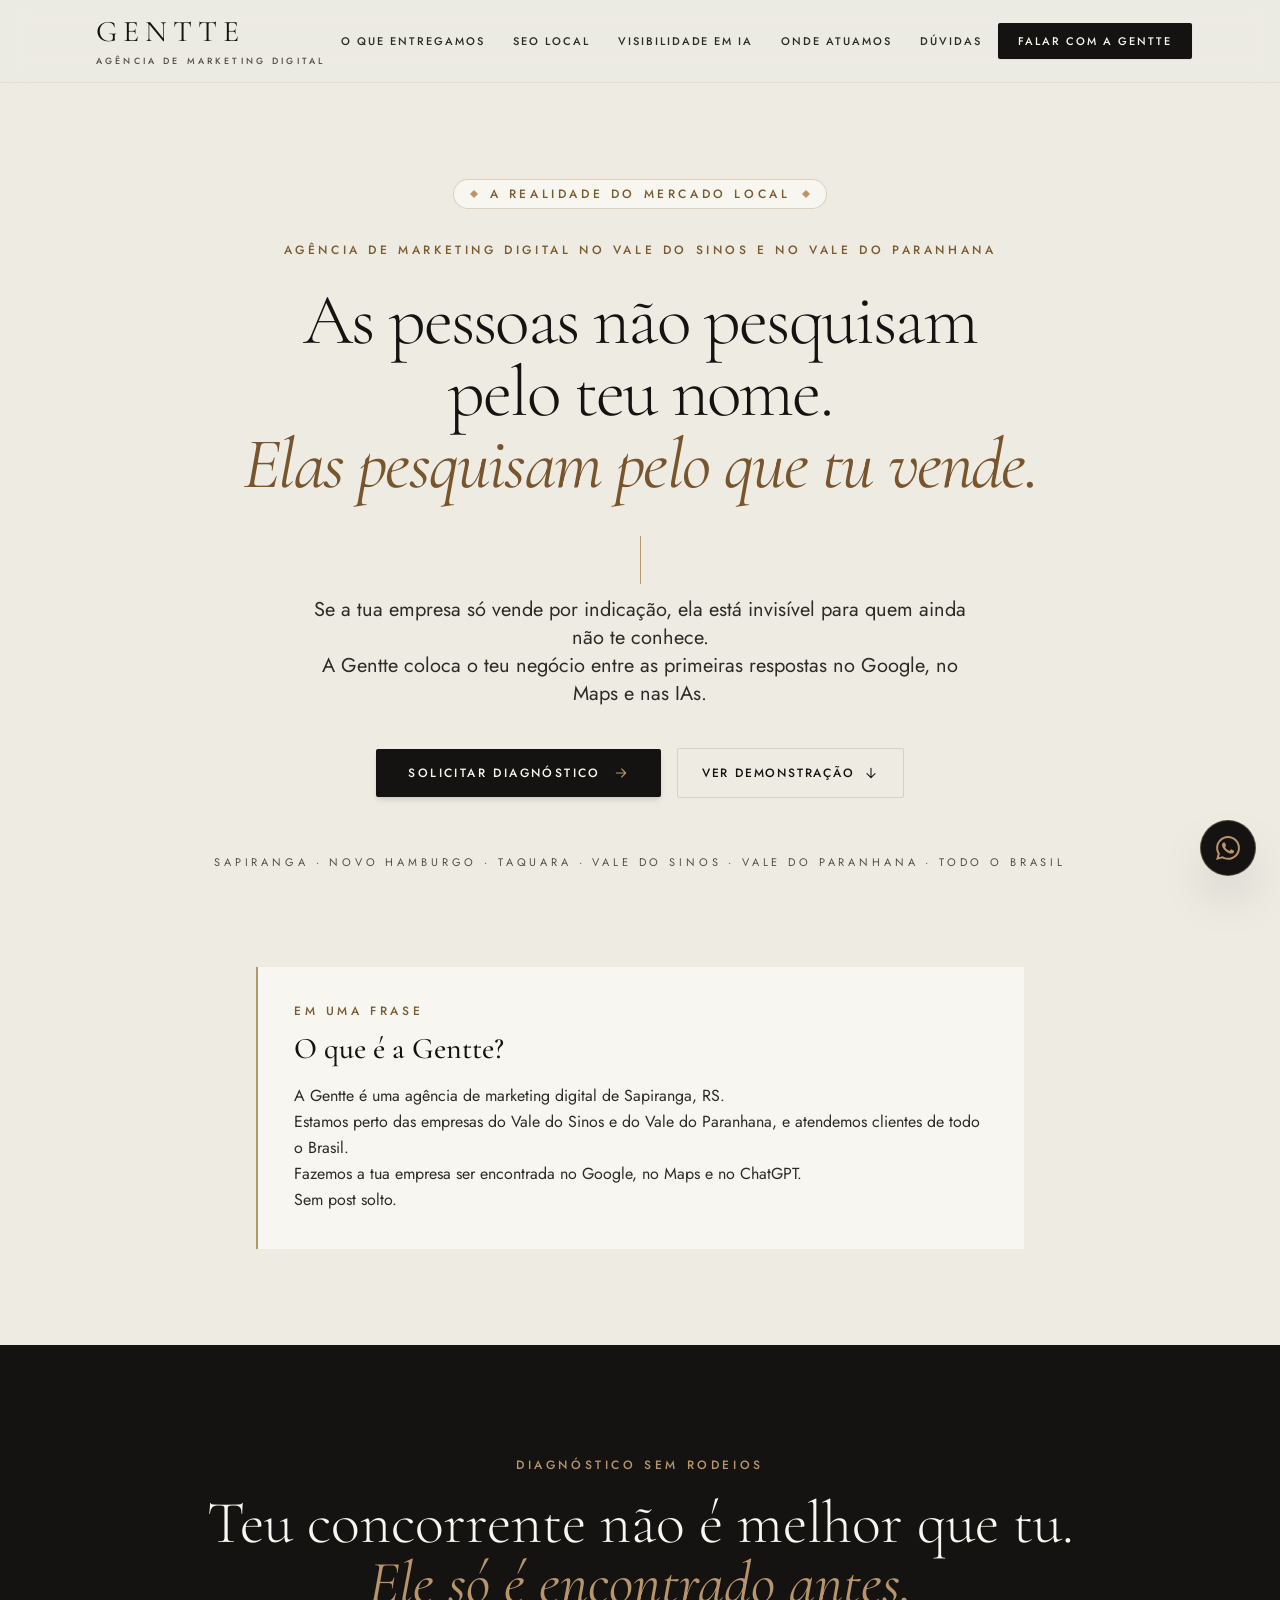
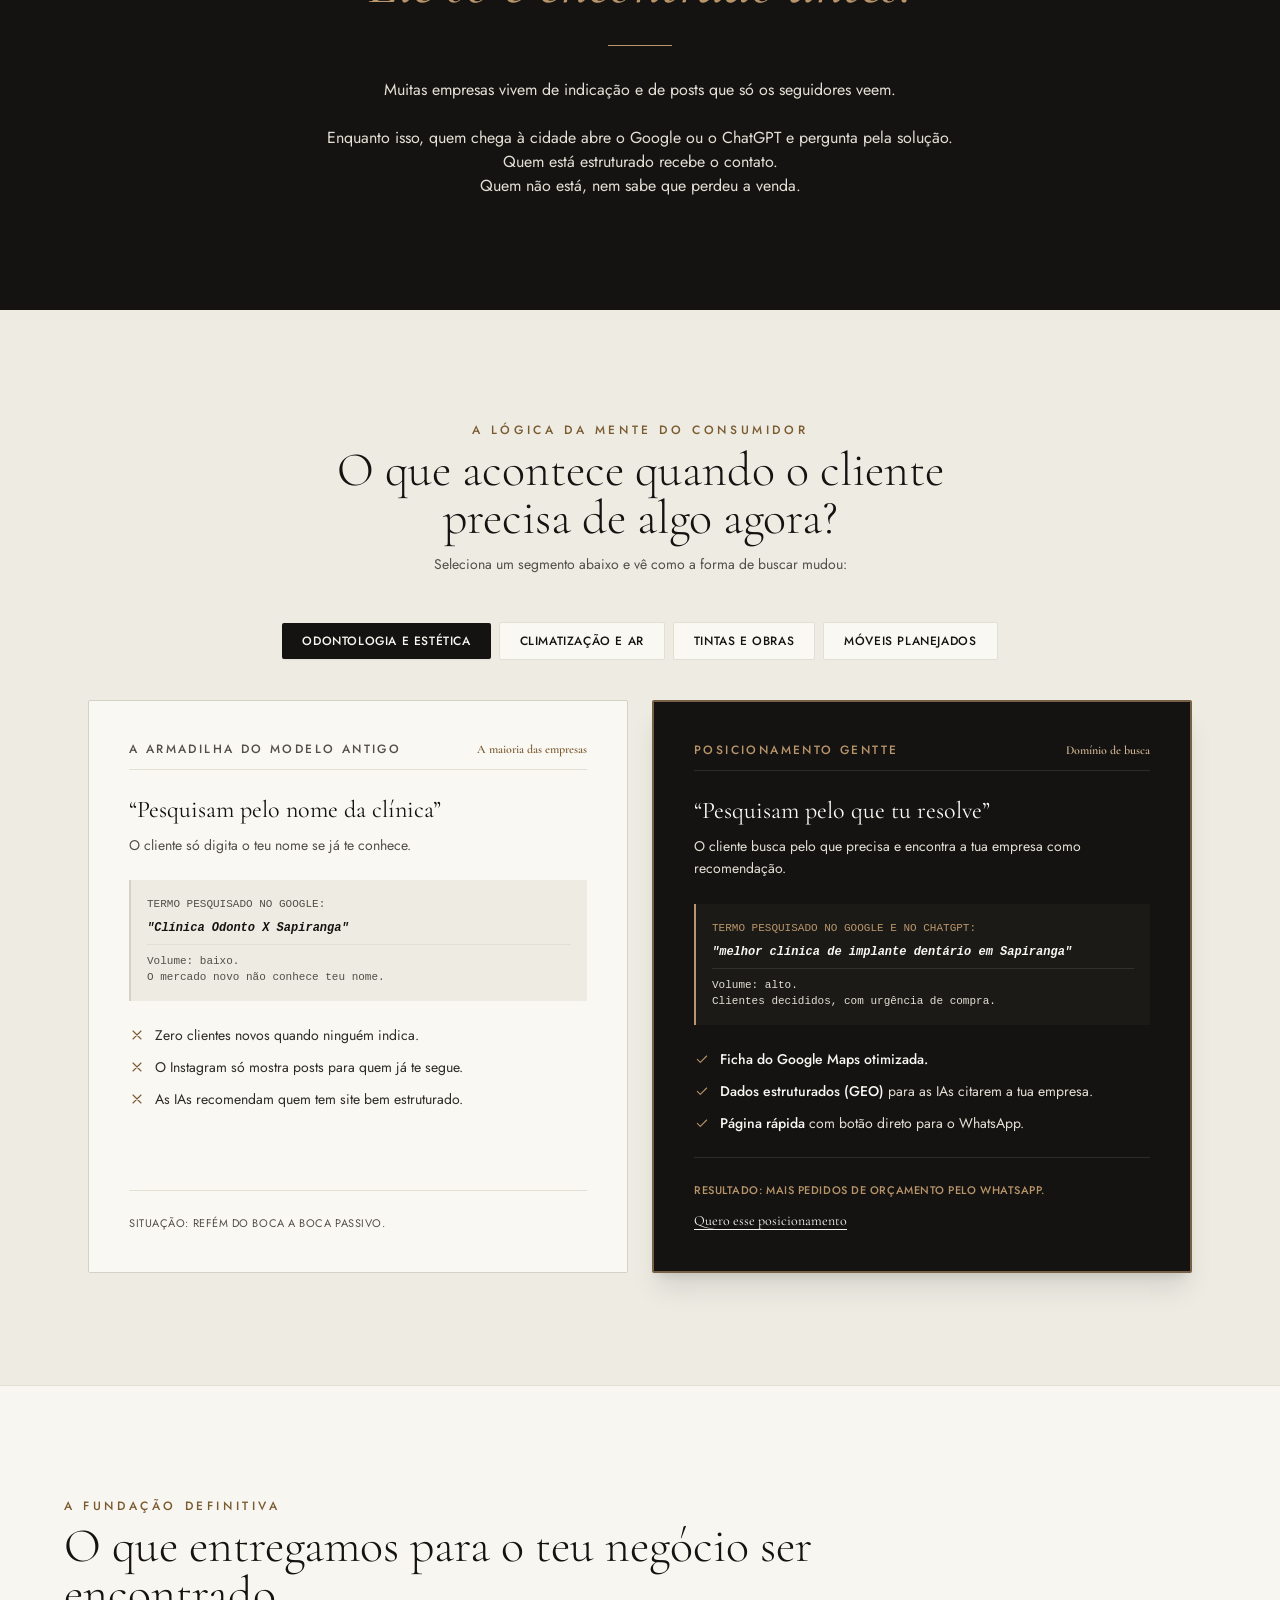
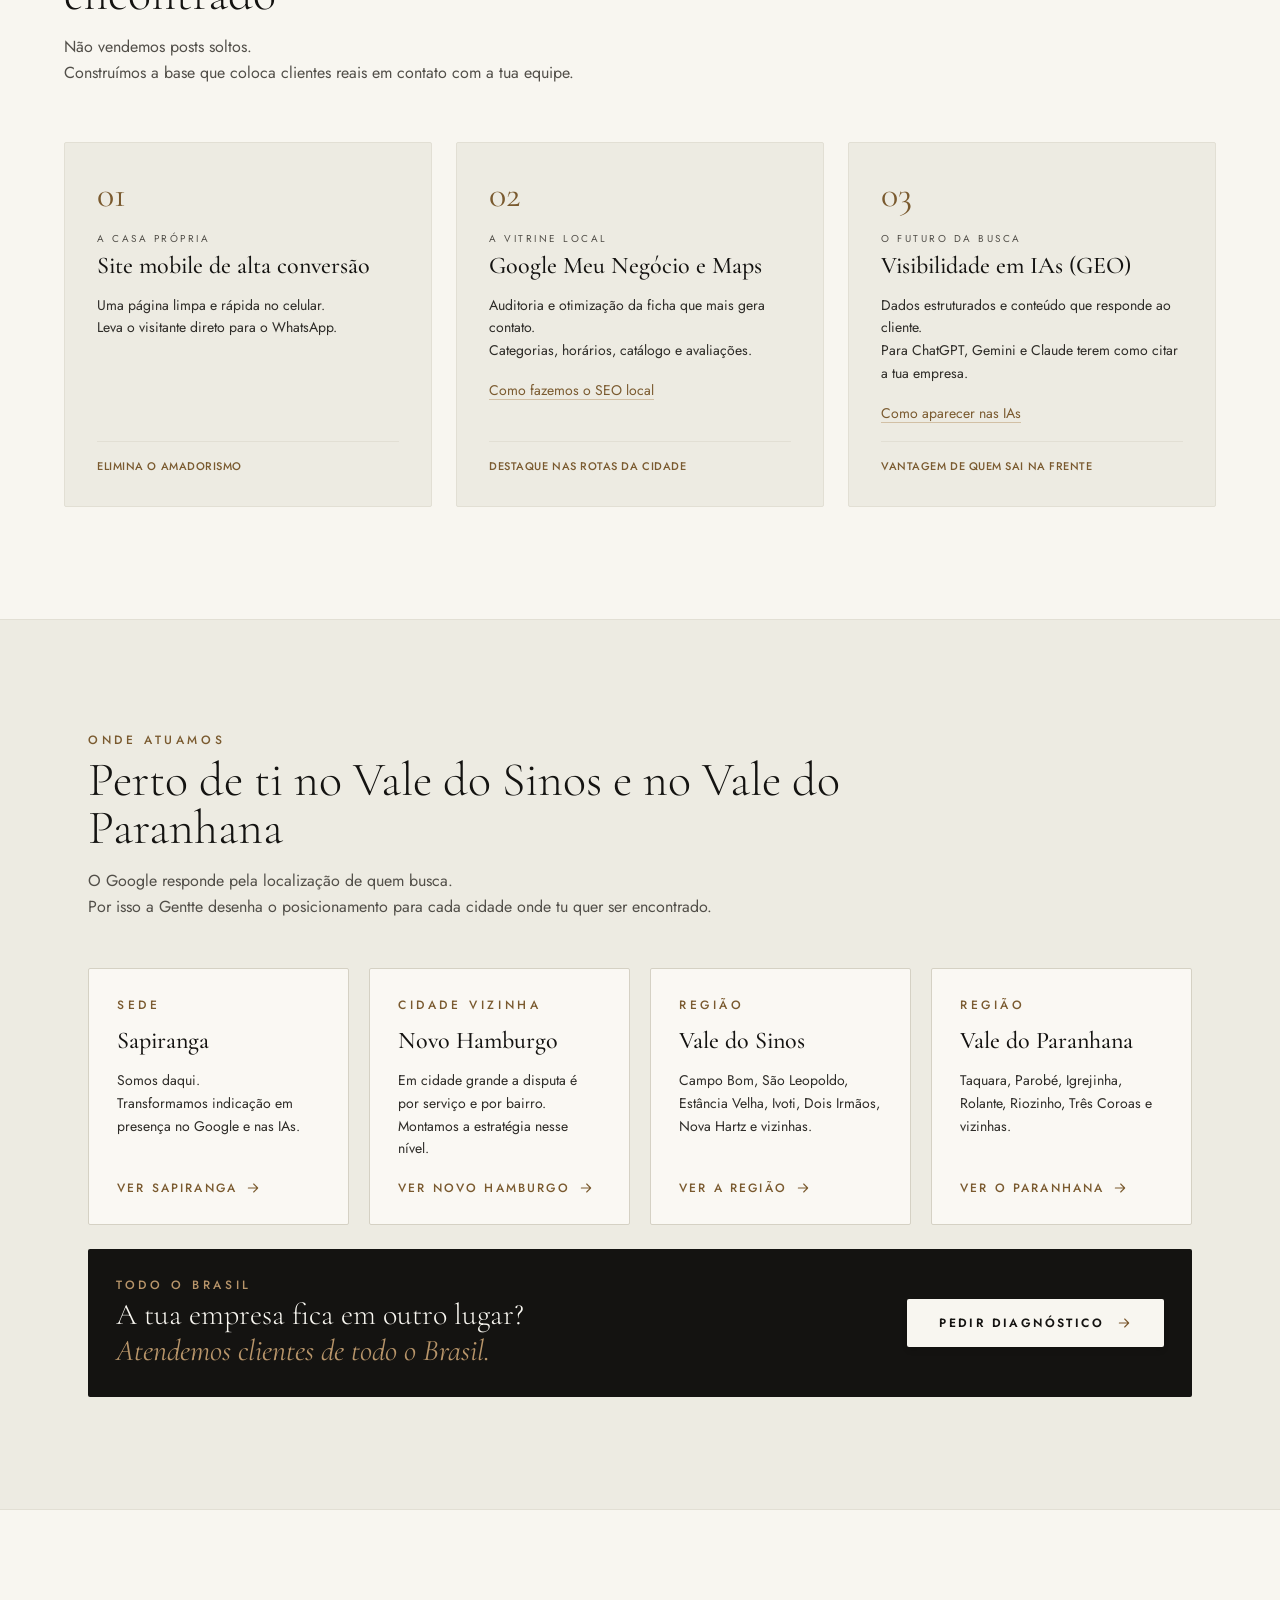
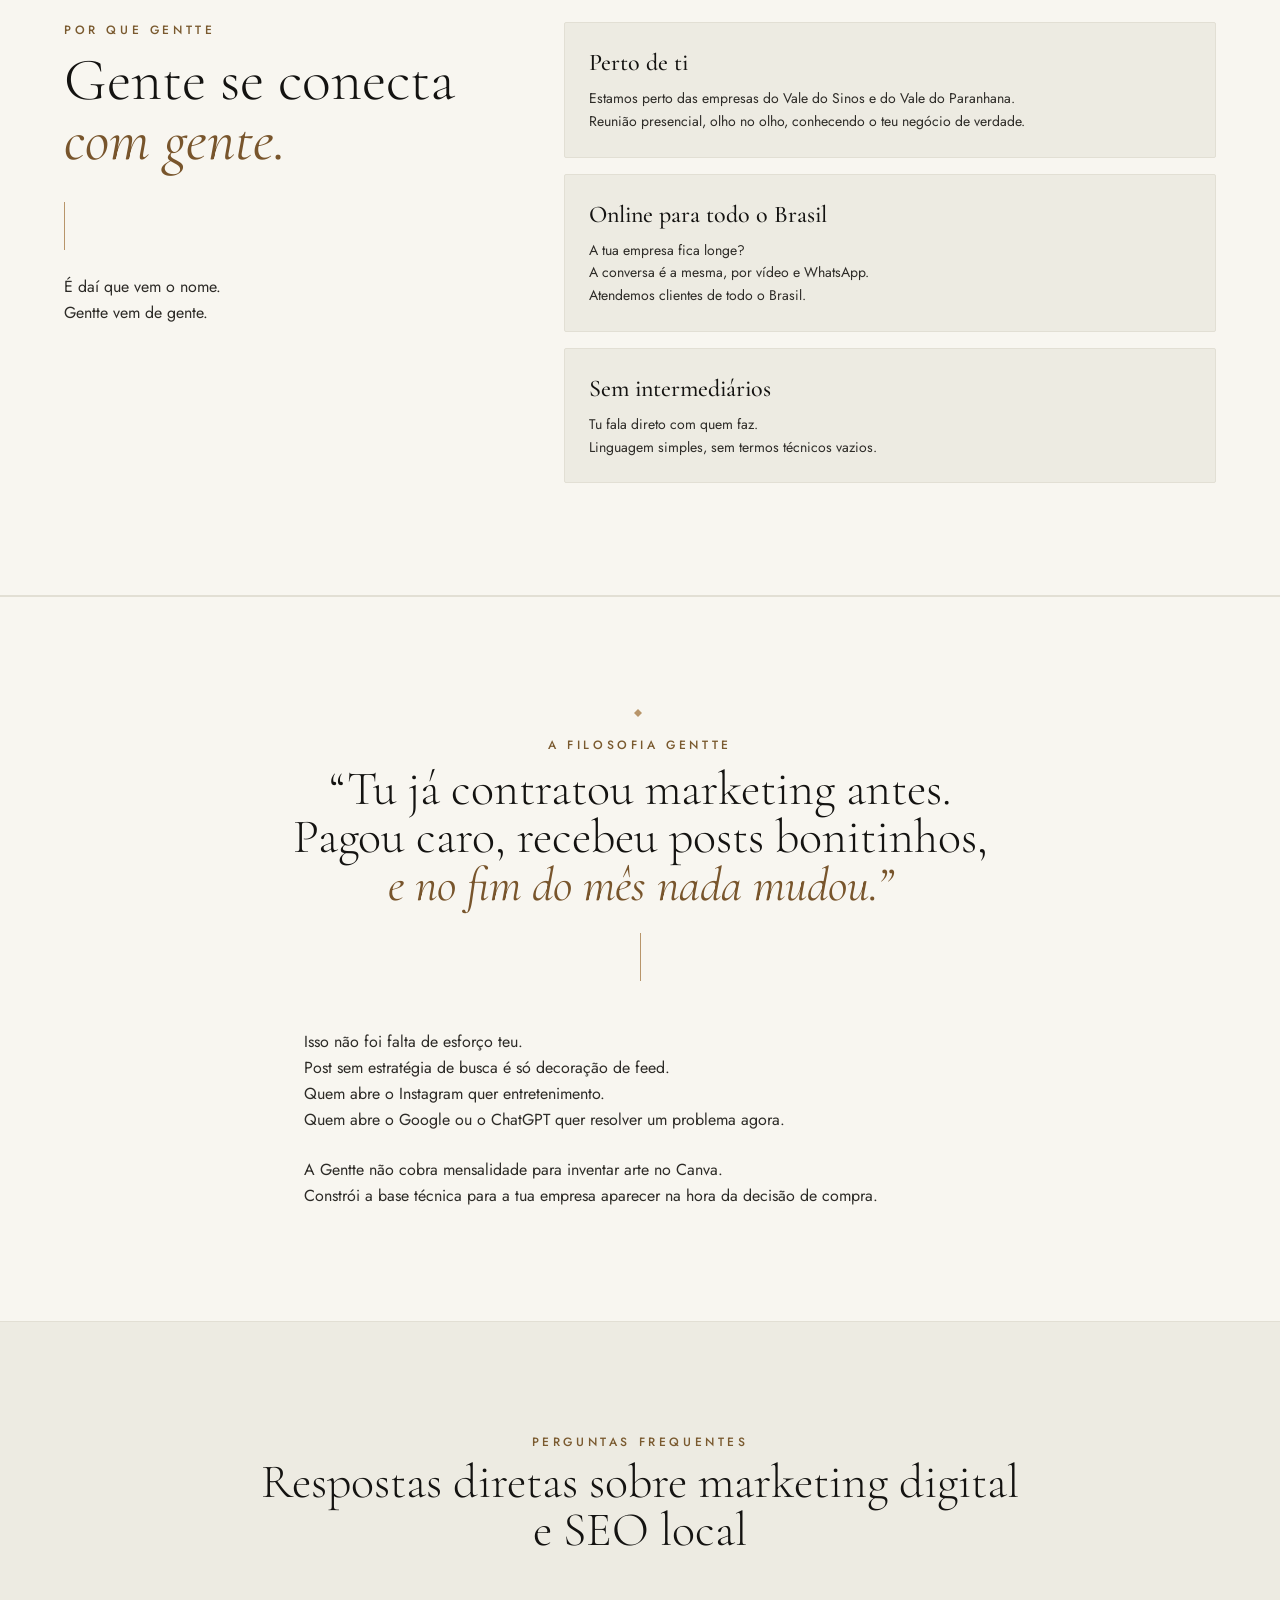
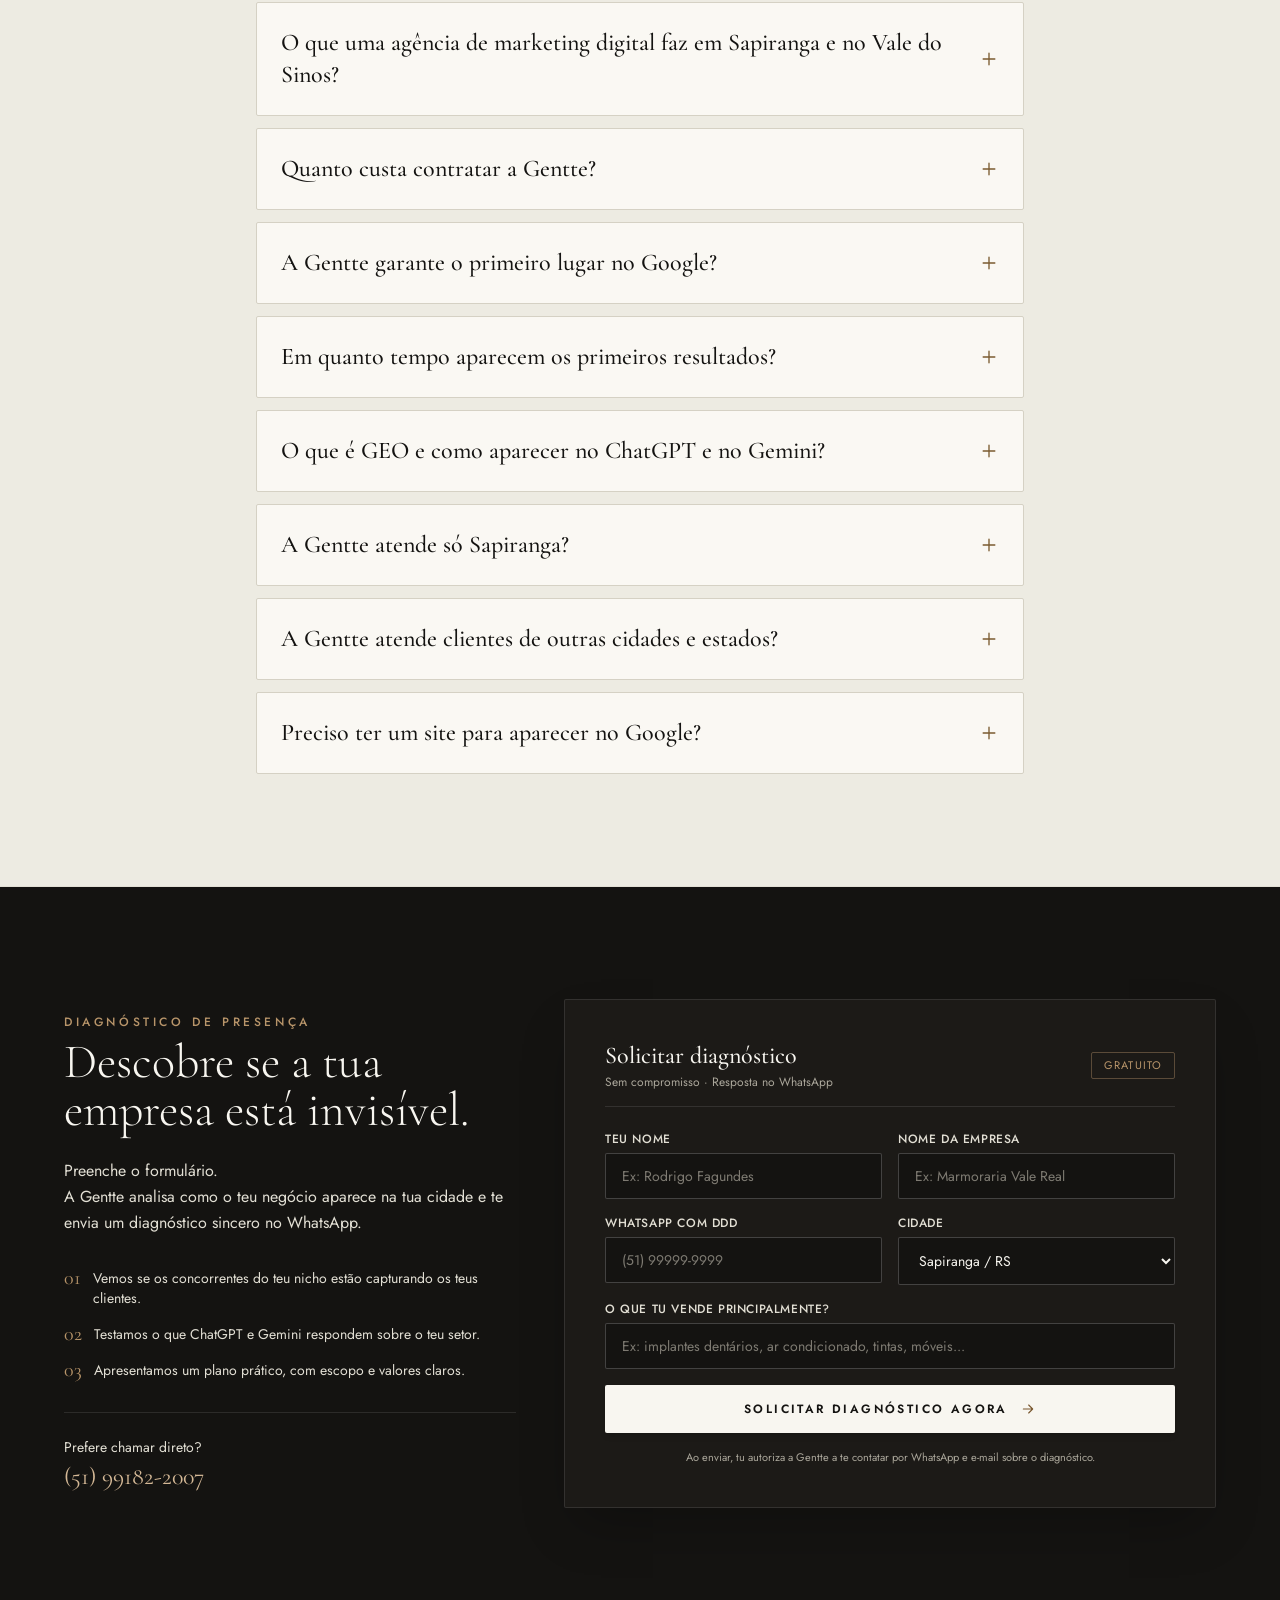
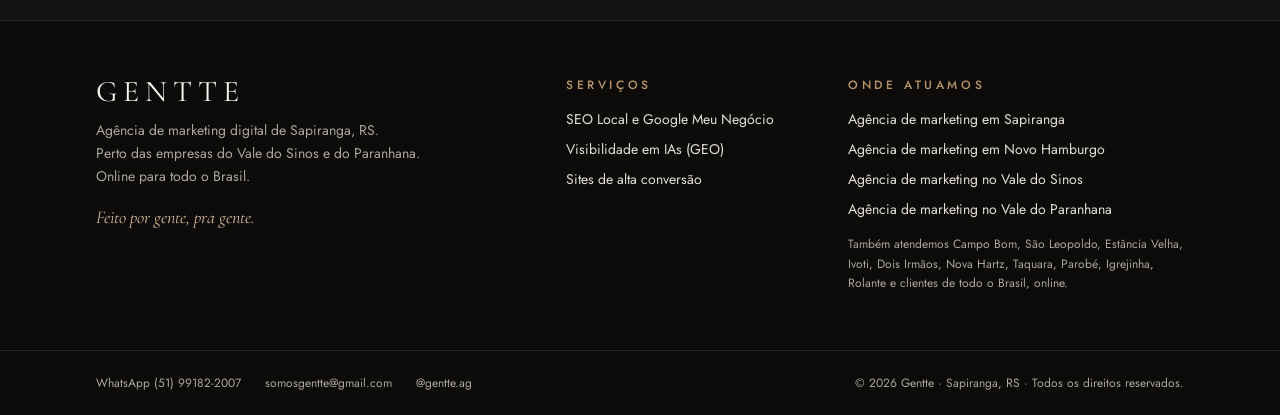
==== commit 57b928d4: "Add files via upload" ====
--- a/index.html
+++ b/index.html
@@ -4,8 +4,8 @@
 <meta charset="UTF-8">
 <meta name="viewport" content="width=device-width, initial-scale=1">
 <script>document.documentElement.classList.add('js')</script>
-<title>Agência de Marketing em Sapiranga e Vale do Sinos | Gentte</title>
-<meta name="description" content="Agência de marketing digital em Sapiranga, Novo Hamburgo e Vale do Sinos. SEO local, Google Meu Negócio e visibilidade no ChatGPT e no Gemini.">
+<title>Agência de Marketing no Vale do Sinos e Paranhana | Gentte</title>
+<meta name="description" content="Agência de marketing digital no Vale do Sinos e no Vale do Paranhana, com atendimento para todo o Brasil. SEO local, Google Meu Negócio e IAs.">
 <meta name="robots" content="index, follow, max-image-preview:large, max-snippet:-1">
 <meta name="author" content="Gentte">
 <meta name="theme-color" content="#141311">
@@ -14,8 +14,8 @@
 <meta property="og:site_name" content="Gentte">
 <meta property="og:locale" content="pt_BR">
 <meta property="og:url" content="https://somosgentte.com.br/">
-<meta property="og:title" content="Agência de Marketing em Sapiranga e Vale do Sinos | Gentte">
-<meta property="og:description" content="Agência de marketing digital em Sapiranga, Novo Hamburgo e Vale do Sinos. SEO local, Google Meu Negócio e visibilidade no ChatGPT e no Gemini.">
+<meta property="og:title" content="Agência de Marketing no Vale do Sinos e Paranhana | Gentte">
+<meta property="og:description" content="Agência de marketing digital no Vale do Sinos e no Vale do Paranhana, com atendimento para todo o Brasil. SEO local, Google Meu Negócio e IAs.">
 <meta property="og:image" content="https://somosgentte.com.br/og-image.jpg?v=20261108">
 <meta property="og:image:secure_url" content="https://somosgentte.com.br/og-image.jpg?v=20261108">
 <meta property="og:image:type" content="image/jpeg">
@@ -23,8 +23,8 @@
 <meta property="og:image:height" content="630">
 <meta property="og:image:alt" content="Gentte, agência de marketing digital em Sapiranga, Novo Hamburgo e Vale do Sinos">
 <meta name="twitter:card" content="summary_large_image">
-<meta name="twitter:title" content="Agência de Marketing em Sapiranga e Vale do Sinos | Gentte">
-<meta name="twitter:description" content="Agência de marketing digital em Sapiranga, Novo Hamburgo e Vale do Sinos. SEO local, Google Meu Negócio e visibilidade no ChatGPT e no Gemini.">
+<meta name="twitter:title" content="Agência de Marketing no Vale do Sinos e Paranhana | Gentte">
+<meta name="twitter:description" content="Agência de marketing digital no Vale do Sinos e no Vale do Paranhana, com atendimento para todo o Brasil. SEO local, Google Meu Negócio e IAs.">
 <meta name="twitter:image" content="https://somosgentte.com.br/og-image.jpg?v=20261108">
 <link rel="icon" href="/favicon.ico" sizes="any">
 <link rel="icon" type="image/png" sizes="32x32" href="/favicon-32.png">
@@ -50,7 +50,7 @@
     "Gentte Posicionamento Digital"
    ],
    "slogan": "Feito por gente, pra gente.",
-   "description": "Agência de marketing digital de Sapiranga, RS. Faz empresas do Vale do Sinos serem encontradas no Google, no Google Maps e em inteligências artificiais como ChatGPT e Gemini, com SEO local, Google Meu Negócio, sites rápidos e dados estruturados.",
+   "description": "Agência de marketing digital de Sapiranga, RS, perto das empresas do Vale do Sinos e do Vale do Paranhana e com atendimento online para todo o Brasil. Faz empresas serem encontradas no Google, no Google Maps e em inteligências artificiais como ChatGPT e Gemini, com SEO local, Google Meu Negócio, sites rápidos e dados estruturados.",
    "url": "https://somosgentte.com.br/",
    "logo": {
     "@type": "ImageObject",
@@ -166,8 +166,48 @@
      }
     },
     {
+     "@type": "City",
+     "name": "Igrejinha",
+     "containedInPlace": {
+      "@type": "AdministrativeArea",
+      "name": "Rio Grande do Sul"
+     }
+    },
+    {
+     "@type": "City",
+     "name": "Rolante",
+     "containedInPlace": {
+      "@type": "AdministrativeArea",
+      "name": "Rio Grande do Sul"
+     }
+    },
+    {
+     "@type": "City",
+     "name": "Riozinho",
+     "containedInPlace": {
+      "@type": "AdministrativeArea",
+      "name": "Rio Grande do Sul"
+     }
+    },
+    {
+     "@type": "City",
+     "name": "Três Coroas",
+     "containedInPlace": {
+      "@type": "AdministrativeArea",
+      "name": "Rio Grande do Sul"
+     }
+    },
+    {
      "@type": "AdministrativeArea",
      "name": "Vale do Sinos"
+    },
+    {
+     "@type": "AdministrativeArea",
+     "name": "Vale do Paranhana"
+    },
+    {
+     "@type": "Country",
+     "name": "Brasil"
     }
    ],
    "knowsAbout": [
@@ -227,8 +267,8 @@
    "@type": "WebPage",
    "@id": "https://somosgentte.com.br/#pagina",
    "url": "https://somosgentte.com.br/",
-   "name": "Agência de Marketing em Sapiranga e Vale do Sinos | Gentte",
-   "description": "Agência de marketing digital em Sapiranga, Novo Hamburgo e Vale do Sinos. SEO local, Google Meu Negócio e visibilidade no ChatGPT e no Gemini.",
+   "name": "Agência de Marketing no Vale do Sinos e Paranhana | Gentte",
+   "description": "Agência de marketing digital no Vale do Sinos e no Vale do Paranhana, com atendimento para todo o Brasil. SEO local, Google Meu Negócio e IAs.",
    "inLanguage": "pt-BR",
    "isPartOf": {
     "@id": "https://somosgentte.com.br/#site"
@@ -250,7 +290,7 @@
      "name": "O que uma agência de marketing digital faz em Sapiranga e no Vale do Sinos?",
      "acceptedAnswer": {
       "@type": "Answer",
-      "text": "Planeja e executa o que faz uma empresa ser encontrada por quem está procurando: ficha do Google Meu Negócio, SEO local, site rápido que leva ao WhatsApp, anúncios quando fazem sentido e visibilidade nas inteligências artificiais. A Gentte começa sempre por um diagnóstico de como a tua empresa aparece hoje."
+      "text": "Planeja e executa o que faz a empresa ser encontrada: ficha do Google, SEO local, site rápido, anúncios e visibilidade nas IAs. A Gentte começa por um diagnóstico de como a tua empresa aparece hoje."
      }
     },
     {
@@ -258,7 +298,7 @@
      "name": "Quanto custa contratar a Gentte?",
      "acceptedAnswer": {
       "@type": "Answer",
-      "text": "Depende do ponto de partida e do escopo. Primeiro fazemos o diagnóstico, sem custo, e depois apresentamos uma proposta com escopo e valores claros. A verba de anúncios, quando existe, fica sempre separada dos honorários."
+      "text": "Depende do ponto de partida e do escopo. Primeiro fazemos o diagnóstico, sem custo. Depois enviamos uma proposta com escopo e valores claros. A verba de anúncios fica sempre separada dos honorários."
      }
     },
     {
@@ -266,7 +306,7 @@
      "name": "A Gentte garante o primeiro lugar no Google?",
      "acceptedAnswer": {
       "@type": "Answer",
-      "text": "Não, e vale desconfiar de quem garante. O Google e as IAs decidem o que mostrar com base em fatores que nenhuma agência controla. O que fazemos é construir, com método, as condições para a tua empresa ser a resposta mais clara e confiável para quem procura o que tu vende, e medir o resultado todo mês."
+      "text": "Não, e vale desconfiar de quem garante. Nenhuma agência controla o Google nem as IAs. A Gentte constrói as condições para a tua empresa ser a resposta mais clara e mede o resultado todo mês."
      }
     },
     {
@@ -274,7 +314,7 @@
      "name": "Em quanto tempo aparecem os primeiros resultados?",
      "acceptedAnswer": {
       "@type": "Answer",
-      "text": "Ajustes na ficha do Google Meu Negócio costumam mostrar efeito mais cedo. Posicionamento orgânico no Google e presença nas IAs se constroem ao longo de meses, e o prazo muda conforme o segmento, a concorrência e o ponto de partida. O diagnóstico já indica o que esperar de cada frente."
+      "text": "Ajustes na ficha do Google mostram efeito mais cedo. Posicionamento no Google e nas IAs leva meses. O prazo muda com o segmento e a concorrência. O diagnóstico mostra o que esperar."
      }
     },
     {
@@ -282,7 +322,7 @@
      "name": "O que é GEO e como aparecer no ChatGPT e no Gemini?",
      "acceptedAnswer": {
       "@type": "Answer",
-      "text": "GEO (Generative Engine Optimization) é o trabalho de fazer a tua empresa ser entendida e citada por assistentes de IA. Na prática: informações iguais em todos os canais, dados estruturados no site, avaliações reais, conteúdo que responde às perguntas dos clientes e uma ficha completa no Google. Ninguém garante uma citação, mas dá para aumentar as chances. Entenda como a Gentte faz."
+      "text": "GEO é fazer a tua empresa ser entendida e citada por assistentes de IA. Na prática: dados iguais em todos os canais, dados estruturados, avaliações reais e conteúdo que responde ao cliente. Ninguém garante uma citação, mas dá para aumentar as chances. Veja como a Gentte faz."
      }
     },
     {
@@ -290,7 +330,15 @@
      "name": "A Gentte atende só Sapiranga?",
      "acceptedAnswer": {
       "@type": "Answer",
-      "text": "Somos de Sapiranga e atendemos empresas de todo o Vale do Sinos, como Novo Hamburgo, Campo Bom, São Leopoldo, Estância Velha, Ivoti, Dois Irmãos e Nova Hartz, com reuniões presenciais ou online. Veja onde atuamos."
+      "text": "Somos de Sapiranga e atendemos de perto o Vale do Sinos e o Vale do Paranhana. Isso inclui Novo Hamburgo, Campo Bom, São Leopoldo, Taquara, Parobé, Igrejinha e Rolante. As reuniões são presenciais ou online. Veja o Vale do Sinos e o Vale do Paranhana."
+     }
+    },
+    {
+     "@type": "Question",
+     "name": "A Gentte atende clientes de outras cidades e estados?",
+     "acceptedAnswer": {
+      "@type": "Answer",
+      "text": "Sim. Atendemos clientes de todo o Brasil, online, por vídeo e WhatsApp. O método é o mesmo: diagnóstico, estrutura e medição mensal. A diferença é que a conversa acontece à distância."
      }
     },
     {
@@ -298,7 +346,7 @@
      "name": "Preciso ter um site para aparecer no Google?",
      "acceptedAnswer": {
       "@type": "Answer",
-      "text": "Para dominar a busca local, sim. O site é a base que conecta Google, Maps e IAs, e é para onde tudo aponta. Se ainda não tens um, a Gentte constrói uma página rápida no celular que leva direto ao WhatsApp."
+      "text": "Para dominar a busca local, sim. O site conecta Google, Maps e IAs. Se ainda não tens um, a Gentte constrói uma página rápida que leva direto ao WhatsApp."
      }
     }
    ]
@@ -336,19 +384,19 @@
 <section id="tese" class="min-h-[80vh] flex flex-col justify-center items-center text-center px-4 sm:px-6 py-16 sm:py-24 relative max-w-5xl mx-auto">
   <div class="reveal inline-flex items-center gap-3 px-4 py-1.5 rounded-full border border-gold/40 bg-cream-light eyebrow mb-8"><svg class="w-2 h-2 text-gold shrink-0" viewBox="0 0 10 10" aria-hidden="true"><path d="M5 0l5 5-5 5-5-5z" fill="currentColor"/></svg><span>A realidade do mercado local</span><svg class="w-2 h-2 text-gold shrink-0" viewBox="0 0 10 10" aria-hidden="true"><path d="M5 0l5 5-5 5-5-5z" fill="currentColor"/></svg></div>
   <h1 class="reveal font-serif text-4xl sm:text-6xl lg:text-7xl font-light text-ink leading-[1.12] mb-6 tracking-tight">
-    <span class="block eyebrow !font-sans mb-6 !leading-relaxed">Agência de marketing digital em Sapiranga, Novo Hamburgo e Vale do Sinos</span>
+    <span class="block eyebrow !font-sans mb-6 !leading-relaxed">Agência de marketing digital no Vale do Sinos e no Vale do Paranhana</span>
     As pessoas não pesquisam <br class="hidden sm:inline">pelo teu nome. <br>
     <em class="italic text-gold-deep font-normal">Elas pesquisam pelo que tu vende.</em>
   </h1>
   <div class="editorial-line h-12 my-3 mx-auto"></div>
   <p class="reveal text-base sm:text-xl text-ink-soft max-w-2xl mx-auto leading-relaxed mb-10">
-    Se a tua empresa só fecha vendas quando alguém já te conhece ou por indicação, o teu negócio está invisível para quem ainda não te conhece. A Gentte estrutura a tua presença para ser a primeira recomendação no Google, no Maps e nas inteligências artificiais na hora em que o cliente decide comprar.
+    Se a tua empresa só vende por indicação, ela está invisível para quem ainda não te conhece.<br>A Gentte coloca o teu negócio entre as primeiras respostas no Google, no Maps e nas IAs.
   </p>
   <div class="reveal flex flex-col sm:flex-row items-center justify-center gap-4 w-full max-w-xl mx-auto mb-14">
     <a href="#diagnostico" class="btn-ink w-full sm:w-auto"><span>Solicitar diagnóstico</span><svg class="w-4 h-4 text-gold" viewBox="0 0 24 24" fill="none" stroke="currentColor" stroke-width="1.6" stroke-linecap="round" stroke-linejoin="round" aria-hidden="true"><path d="M5 12h14M13 6l6 6-6 6"/></svg></a>
     <a href="#comparativo" class="btn-ghost w-full sm:w-auto"><span>Ver demonstração</span><svg class="w-4 h-4" viewBox="0 0 24 24" fill="none" stroke="currentColor" stroke-width="1.6" stroke-linecap="round" stroke-linejoin="round" aria-hidden="true"><path d="M12 5v14M6 13l6 6 6-6"/></svg></a>
   </div>
-  <p class="text-[11px] tracking-[0.35em] uppercase text-ink-muted">Sapiranga · Novo Hamburgo · Vale do Sinos · Rio Grande do Sul</p>
+  <p class="text-[11px] tracking-[0.35em] uppercase text-ink-muted">Sapiranga · Novo Hamburgo · Taquara · Vale do Sinos · Vale do Paranhana · Todo o Brasil</p>
 </section>
 
 <!-- RESPOSTA DIRETA (entidade) -->
@@ -356,7 +404,7 @@
   <div class="max-w-3xl mx-auto bg-cream-light border-l-2 border-gold p-6 sm:p-9">
     <p class="eyebrow mb-3">Em uma frase</p>
     <h2 class="font-serif text-2xl sm:text-3xl text-ink font-medium mb-4">O que é a Gentte?</h2>
-    <p class="text-ink-soft leading-relaxed">A Gentte é uma agência de marketing digital de Sapiranga, no Rio Grande do Sul. Ajudamos empresas do Vale do Sinos a serem encontradas no Google, no Google Maps e em inteligências artificiais como ChatGPT e Gemini, com SEO local, Google Meu Negócio otimizado, site rápido no celular e dados estruturados. Não vendemos post solto: construímos a base técnica que coloca clientes reais em contato com a tua equipe.</p>
+    <p class="text-ink-soft leading-relaxed">A Gentte é uma agência de marketing digital de Sapiranga, RS.<br>Estamos perto das empresas do Vale do Sinos e do Vale do Paranhana, e atendemos clientes de todo o Brasil.<br>Fazemos a tua empresa ser encontrada no Google, no Maps e no ChatGPT.<br>Sem post solto.</p>
   </div>
 </section>
 
@@ -366,8 +414,8 @@
     <p class="reveal eyebrow mb-5">Diagnóstico sem rodeios</p>
     <h2 class="reveal font-serif text-3xl sm:text-5xl lg:text-6xl font-light text-cream-light leading-[1.25] mb-8">Teu concorrente não é melhor que tu. <br><em class="italic text-gold font-normal">Ele só é encontrado antes.</em></h2>
     <div class="w-16 h-px bg-gold mx-auto mb-8"></div>
-    <p class="reveal text-sm sm:text-base text-cream-mid max-w-2xl mx-auto leading-relaxed mb-6">A maioria das empresas locais comete o mesmo erro silencioso: passam anos dependendo unicamente de indicações ou postando fotos no Instagram que só quem já segue visualiza.</p>
-    <p class="reveal text-sm sm:text-base text-cream-mid max-w-2xl mx-auto leading-relaxed">Enquanto isso, novos moradores e clientes chegam à cidade, abrem o Google ou o ChatGPT e perguntam pela solução. Quem tem infraestrutura recebe o contato no balcão. Quem não tem, nem fica sabendo que perdeu a venda.</p>
+    <p class="reveal text-sm sm:text-base text-cream-mid max-w-2xl mx-auto leading-relaxed mb-6">Muitas empresas vivem de indicação e de posts que só os seguidores veem.</p>
+    <p class="reveal text-sm sm:text-base text-cream-mid max-w-2xl mx-auto leading-relaxed">Enquanto isso, quem chega à cidade abre o Google ou o ChatGPT e pergunta pela solução.<br>Quem está estruturado recebe o contato.<br>Quem não está, nem sabe que perdeu a venda.</p>
   </div>
 </section>
 
@@ -384,16 +432,16 @@
       <div>
         <div class="flex items-center justify-between gap-3 border-b border-cream-mid pb-3 mb-6"><span class="text-xs uppercase tracking-[0.2em] text-ink-muted font-medium">A armadilha do modelo antigo</span><span class="text-xs font-serif text-gold-text font-semibold">A maioria das empresas</span></div>
         <span class="font-serif text-2xl text-ink block mb-2" id="demo-bad-title">“Pesquisam pelo nome da clínica”</span>
-        <p class="text-sm text-ink-muted mb-6 leading-relaxed">O cliente só digita o teu nome se já foi atendido por ti ou se alguém passou o contato pessoalmente.</p>
+        <p class="text-sm text-ink-muted mb-6 leading-relaxed">O cliente só digita o teu nome se já te conhece.</p>
         <div class="p-4 bg-cream border-l-2 border-cream-dark mb-6 font-mono text-xs text-ink-soft space-y-2">
           <p class="text-[11px] text-ink-muted uppercase">Termo pesquisado no Google:</p>
           <p class="text-ink font-bold italic" id="demo-bad-query">"Clínica Odonto X Sapiranga"</p>
-          <p class="text-[11px] text-ink-muted pt-2 border-t border-cream-mid">Volume: baixo. O mercado novo não conhece teu nome.</p>
+          <p class="text-[11px] text-ink-muted pt-2 border-t border-cream-mid">Volume: baixo.<br>O mercado novo não conhece teu nome.</p>
         </div>
         <ul class="space-y-3 text-sm text-ink-soft">
           <li class="flex items-start gap-2.5"><span class="text-gold-text mt-0.5"><svg class="w-4 h-4" viewBox="0 0 24 24" fill="none" stroke="currentColor" stroke-width="1.6" stroke-linecap="round" stroke-linejoin="round" aria-hidden="true"><path d="M6 6l12 12M18 6L6 18"/></svg></span><span>Zero clientes novos quando ninguém indica.</span></li>
           <li class="flex items-start gap-2.5"><span class="text-gold-text mt-0.5"><svg class="w-4 h-4" viewBox="0 0 24 24" fill="none" stroke="currentColor" stroke-width="1.6" stroke-linecap="round" stroke-linejoin="round" aria-hidden="true"><path d="M6 6l12 12M18 6L6 18"/></svg></span><span>O Instagram só mostra posts para quem já te segue.</span></li>
-          <li class="flex items-start gap-2.5"><span class="text-gold-text mt-0.5"><svg class="w-4 h-4" viewBox="0 0 24 24" fill="none" stroke="currentColor" stroke-width="1.6" stroke-linecap="round" stroke-linejoin="round" aria-hidden="true"><path d="M6 6l12 12M18 6L6 18"/></svg></span><span>As IAs recomendam quem tem site e dados bem estruturados.</span></li>
+          <li class="flex items-start gap-2.5"><span class="text-gold-text mt-0.5"><svg class="w-4 h-4" viewBox="0 0 24 24" fill="none" stroke="currentColor" stroke-width="1.6" stroke-linecap="round" stroke-linejoin="round" aria-hidden="true"><path d="M6 6l12 12M18 6L6 18"/></svg></span><span>As IAs recomendam quem tem site bem estruturado.</span></li>
         </ul>
       </div>
       <p class="pt-6 border-t border-cream-mid text-[11px] tracking-wider uppercase text-ink-muted mt-6">Situação: refém do boca a boca passivo.</p>
@@ -402,16 +450,16 @@
       <div>
         <div class="flex items-center justify-between gap-3 border-b border-white/10 pb-3 mb-6"><span class="text-xs uppercase tracking-[0.2em] text-gold font-medium">Posicionamento Gentte</span><span class="text-xs font-serif text-gold-light font-semibold">Domínio de busca</span></div>
         <span class="font-serif text-2xl text-cream-light block mb-2" id="demo-good-title">“Pesquisam pelo que tu resolve”</span>
-        <p class="text-sm text-cream-mid mb-6 leading-relaxed">O cliente busca pela dor ou pelo produto desejado e encontra a tua empresa como autoridade recomendada.</p>
+        <p class="text-sm text-cream-mid mb-6 leading-relaxed">O cliente busca pelo que precisa e encontra a tua empresa como recomendação.</p>
         <div class="p-4 bg-ink-card border-l-2 border-gold mb-6 font-mono text-xs text-cream-light space-y-2">
           <p class="text-[11px] text-gold uppercase">Termo pesquisado no Google e no ChatGPT:</p>
           <p class="text-cream-light font-bold italic" id="demo-good-query">"melhor clínica de implante dentário em Sapiranga"</p>
-          <p class="text-[11px] text-cream-mid pt-2 border-t border-white/10">Volume: alto. Clientes decididos, com urgência de compra.</p>
+          <p class="text-[11px] text-cream-mid pt-2 border-t border-white/10">Volume: alto.<br>Clientes decididos, com urgência de compra.</p>
         </div>
         <ul class="space-y-3 text-sm text-cream-mid">
-          <li class="flex items-start gap-2.5"><span class="text-gold mt-0.5"><svg class="w-4 h-4" viewBox="0 0 24 24" fill="none" stroke="currentColor" stroke-width="1.6" stroke-linecap="round" stroke-linejoin="round" aria-hidden="true"><path d="M5 12.5l4.5 4.5L19 7.5"/></svg></span><span><strong class="text-cream-light font-medium">Ficha no Google Maps otimizada</strong> para aparecer entre as primeiras da cidade.</span></li>
-          <li class="flex items-start gap-2.5"><span class="text-gold mt-0.5"><svg class="w-4 h-4" viewBox="0 0 24 24" fill="none" stroke="currentColor" stroke-width="1.6" stroke-linecap="round" stroke-linejoin="round" aria-hidden="true"><path d="M5 12.5l4.5 4.5L19 7.5"/></svg></span><span><strong class="text-cream-light font-medium">Dados estruturados (GEO)</strong> para a tua empresa ser entendida e citada pelas inteligências artificiais.</span></li>
-          <li class="flex items-start gap-2.5"><span class="text-gold mt-0.5"><svg class="w-4 h-4" viewBox="0 0 24 24" fill="none" stroke="currentColor" stroke-width="1.6" stroke-linecap="round" stroke-linejoin="round" aria-hidden="true"><path d="M5 12.5l4.5 4.5L19 7.5"/></svg></span><span><strong class="text-cream-light font-medium">Página rápida no celular</strong> com botão direto para o WhatsApp do teu balcão.</span></li>
+          <li class="flex items-start gap-2.5"><span class="text-gold mt-0.5"><svg class="w-4 h-4" viewBox="0 0 24 24" fill="none" stroke="currentColor" stroke-width="1.6" stroke-linecap="round" stroke-linejoin="round" aria-hidden="true"><path d="M5 12.5l4.5 4.5L19 7.5"/></svg></span><span><strong class="text-cream-light font-medium">Ficha do Google Maps otimizada.</strong></span></li>
+          <li class="flex items-start gap-2.5"><span class="text-gold mt-0.5"><svg class="w-4 h-4" viewBox="0 0 24 24" fill="none" stroke="currentColor" stroke-width="1.6" stroke-linecap="round" stroke-linejoin="round" aria-hidden="true"><path d="M5 12.5l4.5 4.5L19 7.5"/></svg></span><span><strong class="text-cream-light font-medium">Dados estruturados (GEO)</strong> para as IAs citarem a tua empresa.</span></li>
+          <li class="flex items-start gap-2.5"><span class="text-gold mt-0.5"><svg class="w-4 h-4" viewBox="0 0 24 24" fill="none" stroke="currentColor" stroke-width="1.6" stroke-linecap="round" stroke-linejoin="round" aria-hidden="true"><path d="M5 12.5l4.5 4.5L19 7.5"/></svg></span><span><strong class="text-cream-light font-medium">Página rápida</strong> com botão direto para o WhatsApp.</span></li>
         </ul>
       </div>
       <div class="pt-6 border-t border-white/10 flex flex-wrap items-center justify-between gap-3 mt-6">
@@ -428,26 +476,26 @@
     <div class="max-w-3xl mb-14">
       <p class="eyebrow mb-2">A fundação definitiva</p>
       <h2 class="font-serif text-3xl sm:text-5xl font-light text-ink leading-tight">O que entregamos para o teu negócio ser encontrado</h2>
-      <p class="text-ink-muted mt-4 leading-relaxed">Não vendemos posts soltos para enfeitar feed. Construímos a infraestrutura digital que coloca clientes reais em contato com a tua equipe.</p>
+      <p class="text-ink-muted mt-4 leading-relaxed">Não vendemos posts soltos.<br>Construímos a base que coloca clientes reais em contato com a tua equipe.</p>
     </div>
     <div class="grid grid-cols-1 md:grid-cols-3 gap-6">
       <article class="p-8 bg-cream border border-cream-mid rounded-sm flex flex-col justify-between hover:border-gold transition-all">
         <div><span class="font-serif text-4xl text-gold-text block mb-4">01</span><span class="text-[10px] tracking-[0.25em] uppercase text-ink-muted block mb-1">A casa própria</span>
           <h3 class="font-serif text-2xl text-ink mb-3 font-medium">Site mobile de alta conversão</h3>
-          <p class="text-sm text-ink-soft leading-relaxed mb-4">Uma página limpa, elegante e rápida no celular. Apresenta os teus diferenciais e leva o visitante diretamente para o WhatsApp com um único toque.</p></div>
+          <p class="text-sm text-ink-soft leading-relaxed mb-4">Uma página limpa e rápida no celular.<br>Leva o visitante direto para o WhatsApp.</p></div>
         <span class="text-[11px] uppercase tracking-wider text-gold-text pt-4 border-t border-cream-mid font-medium">Elimina o amadorismo</span>
       </article>
       <article class="p-8 bg-cream border border-cream-mid rounded-sm flex flex-col justify-between hover:border-gold transition-all">
         <div><span class="font-serif text-4xl text-gold-text block mb-4">02</span><span class="text-[10px] tracking-[0.25em] uppercase text-ink-muted block mb-1">A vitrine local</span>
           <h3 class="font-serif text-2xl text-ink mb-3 font-medium">Google Meu Negócio e Maps</h3>
-          <p class="text-sm text-ink-soft leading-relaxed mb-4">Configuração e auditoria da ficha que mais gera contato no comércio e nos serviços. Categorias corretas, horários alinhados, catálogo de produtos e link direto para receber avaliações.</p>
+          <p class="text-sm text-ink-soft leading-relaxed mb-4">Auditoria e otimização da ficha que mais gera contato.<br>Categorias, horários, catálogo e avaliações.</p>
           <a href="/seo-local-google-meu-negocio" class="link-g text-sm">Como fazemos o SEO local</a></div>
         <span class="text-[11px] uppercase tracking-wider text-gold-text pt-4 mt-4 border-t border-cream-mid font-medium">Destaque nas rotas da cidade</span>
       </article>
       <article class="p-8 bg-cream border border-cream-mid rounded-sm flex flex-col justify-between hover:border-gold transition-all">
         <div><span class="font-serif text-4xl text-gold-text block mb-4">03</span><span class="text-[10px] tracking-[0.25em] uppercase text-ink-muted block mb-1">O futuro da busca</span>
           <h3 class="font-serif text-2xl text-ink mb-3 font-medium">Visibilidade em IAs (GEO)</h3>
-          <p class="text-sm text-ink-soft leading-relaxed mb-4">Dados estruturados Schema.org (LocalBusiness) e conteúdo que responde às perguntas dos clientes. Quando alguém pede indicação no ChatGPT, no Gemini ou no Claude sobre o teu setor, a tua empresa passa a ter chance real de ser citada.</p>
+          <p class="text-sm text-ink-soft leading-relaxed mb-4">Dados estruturados e conteúdo que responde ao cliente.<br>Para ChatGPT, Gemini e Claude terem como citar a tua empresa.</p>
           <a href="/visibilidade-em-ia-geo" class="link-g text-sm">Como aparecer nas IAs</a></div>
         <span class="text-[11px] uppercase tracking-wider text-gold-text pt-4 mt-4 border-t border-cream-mid font-medium">Vantagem de quem sai na frente</span>
       </article>
@@ -459,22 +507,50 @@
 <section id="atuacao" class="py-20 sm:py-28 px-4 sm:px-6 max-w-6xl mx-auto">
   <div class="max-w-3xl mb-12">
     <p class="eyebrow mb-2">Onde atuamos</p>
-    <h2 class="font-serif text-3xl sm:text-5xl font-light text-ink leading-tight">Agência de marketing em Sapiranga, Novo Hamburgo e em todo o Vale do Sinos</h2>
-    <p class="text-ink-muted mt-4 leading-relaxed">O Google entende a busca por localização: a mesma pergunta mostra empresas diferentes em cada cidade. Por isso a Gentte desenha o posicionamento de cada empresa para as cidades onde ela quer ser encontrada.</p>
-  </div>
-  <div class="grid md:grid-cols-3 gap-6">
-    <a href="/agencia-de-marketing-sapiranga" class="group p-8 bg-cream-card border border-cream-dark rounded-sm hover:border-gold transition-all block">
-      <p class="eyebrow mb-3">Sede</p><h3 class="font-serif text-2xl text-ink font-medium mb-3">Agência de marketing em Sapiranga</h3>
-      <p class="text-sm text-ink-soft leading-relaxed mb-5">Somos daqui. Conhecemos o comércio local e a força da indicação, e transformamos isso em presença no Google e nas IAs.</p>
+    <h2 class="font-serif text-3xl sm:text-5xl font-light text-ink leading-tight">Perto de ti no Vale do Sinos e no Vale do Paranhana</h2>
+    <p class="text-ink-muted mt-4 leading-relaxed">O Google responde pela localização de quem busca.<br>Por isso a Gentte desenha o posicionamento para cada cidade onde tu quer ser encontrado.</p>
+  </div>
+  <div class="grid sm:grid-cols-2 lg:grid-cols-4 gap-5">
+    <a href="/agencia-de-marketing-sapiranga" class="group p-7 bg-cream-card border border-cream-dark rounded-sm hover:border-gold transition-all flex flex-col">
+      <p class="eyebrow mb-3">Sede</p><h3 class="font-serif text-2xl text-ink font-medium mb-3">Sapiranga</h3>
+      <p class="text-sm text-ink-soft leading-relaxed mb-5 flex-1">Somos daqui.<br>Transformamos indicação em presença no Google e nas IAs.</p>
       <span class="inline-flex items-center gap-2 text-xs uppercase tracking-[0.18em] text-gold-text font-medium group-hover:gap-3 transition-all">Ver Sapiranga <svg class="w-4 h-4" viewBox="0 0 24 24" fill="none" stroke="currentColor" stroke-width="1.6" stroke-linecap="round" stroke-linejoin="round" aria-hidden="true"><path d="M5 12h14M13 6l6 6-6 6"/></svg></span></a>
-    <a href="/agencia-de-marketing-novo-hamburgo" class="group p-8 bg-cream-card border border-cream-dark rounded-sm hover:border-gold transition-all block">
-      <p class="eyebrow mb-3">Cidade vizinha</p><h3 class="font-serif text-2xl text-ink font-medium mb-3">Agência de marketing em Novo Hamburgo</h3>
-      <p class="text-sm text-ink-soft leading-relaxed mb-5">Em uma cidade grande, a disputa é por serviço e por bairro. Montamos a estratégia nesse nível de detalhe.</p>
+    <a href="/agencia-de-marketing-novo-hamburgo" class="group p-7 bg-cream-card border border-cream-dark rounded-sm hover:border-gold transition-all flex flex-col">
+      <p class="eyebrow mb-3">Cidade vizinha</p><h3 class="font-serif text-2xl text-ink font-medium mb-3">Novo Hamburgo</h3>
+      <p class="text-sm text-ink-soft leading-relaxed mb-5 flex-1">Em cidade grande a disputa é por serviço e por bairro.<br>Montamos a estratégia nesse nível.</p>
       <span class="inline-flex items-center gap-2 text-xs uppercase tracking-[0.18em] text-gold-text font-medium group-hover:gap-3 transition-all">Ver Novo Hamburgo <svg class="w-4 h-4" viewBox="0 0 24 24" fill="none" stroke="currentColor" stroke-width="1.6" stroke-linecap="round" stroke-linejoin="round" aria-hidden="true"><path d="M5 12h14M13 6l6 6-6 6"/></svg></span></a>
-    <a href="/agencia-de-marketing-vale-do-sinos" class="group p-8 bg-cream-card border border-cream-dark rounded-sm hover:border-gold transition-all block">
-      <p class="eyebrow mb-3">Região</p><h3 class="font-serif text-2xl text-ink font-medium mb-3">Agência de marketing no Vale do Sinos</h3>
-      <p class="text-sm text-ink-soft leading-relaxed mb-5">Campo Bom, São Leopoldo, Estância Velha, Ivoti, Dois Irmãos, Nova Hartz e cidades vizinhas.</p>
+    <a href="/agencia-de-marketing-vale-do-sinos" class="group p-7 bg-cream-card border border-cream-dark rounded-sm hover:border-gold transition-all flex flex-col">
+      <p class="eyebrow mb-3">Região</p><h3 class="font-serif text-2xl text-ink font-medium mb-3">Vale do Sinos</h3>
+      <p class="text-sm text-ink-soft leading-relaxed mb-5 flex-1">Campo Bom, São Leopoldo, Estância Velha, Ivoti, Dois Irmãos, Nova Hartz e vizinhas.</p>
       <span class="inline-flex items-center gap-2 text-xs uppercase tracking-[0.18em] text-gold-text font-medium group-hover:gap-3 transition-all">Ver a região <svg class="w-4 h-4" viewBox="0 0 24 24" fill="none" stroke="currentColor" stroke-width="1.6" stroke-linecap="round" stroke-linejoin="round" aria-hidden="true"><path d="M5 12h14M13 6l6 6-6 6"/></svg></span></a>
+    <a href="/agencia-de-marketing-vale-do-paranhana" class="group p-7 bg-cream-card border border-cream-dark rounded-sm hover:border-gold transition-all flex flex-col">
+      <p class="eyebrow mb-3">Região</p><h3 class="font-serif text-2xl text-ink font-medium mb-3">Vale do Paranhana</h3>
+      <p class="text-sm text-ink-soft leading-relaxed mb-5 flex-1">Taquara, Parobé, Igrejinha, Rolante, Riozinho, Três Coroas e vizinhas.</p>
+      <span class="inline-flex items-center gap-2 text-xs uppercase tracking-[0.18em] text-gold-text font-medium group-hover:gap-3 transition-all">Ver o Paranhana <svg class="w-4 h-4" viewBox="0 0 24 24" fill="none" stroke="currentColor" stroke-width="1.6" stroke-linecap="round" stroke-linejoin="round" aria-hidden="true"><path d="M5 12h14M13 6l6 6-6 6"/></svg></span></a>
+  </div>
+  <div class="mt-6 p-6 sm:p-7 bg-ink text-cream-light rounded-sm flex flex-col sm:flex-row sm:items-center justify-between gap-5 on-dark">
+    <div><p class="eyebrow mb-1">Todo o Brasil</p><p class="font-serif text-2xl sm:text-3xl text-cream-light font-light">A tua empresa fica em outro lugar?<br><em class="italic text-gold font-normal">Atendemos clientes de todo o Brasil.</em></p></div>
+    <a href="#diagnostico" class="btn-light shrink-0">Pedir diagnóstico <svg class="w-4 h-4 text-gold-deep" viewBox="0 0 24 24" fill="none" stroke="currentColor" stroke-width="1.6" stroke-linecap="round" stroke-linejoin="round" aria-hidden="true"><path d="M5 12h14M13 6l6 6-6 6"/></svg></a>
+  </div>
+</section>
+
+<!-- 5b. PROXIMIDADE E O NOME -->
+<section id="proximidade" class="py-20 sm:py-28 px-4 sm:px-6 bg-cream-light border-y border-cream-mid">
+  <div class="max-w-6xl mx-auto grid lg:grid-cols-12 gap-12 items-start">
+    <div class="lg:col-span-5">
+      <p class="eyebrow mb-3">Por que Gentte</p>
+      <h2 class="font-serif text-4xl sm:text-6xl font-light text-ink leading-[1.1]">Gente se conecta <em class="italic text-gold-deep font-normal">com gente.</em></h2>
+      <div class="editorial-line h-12 mt-8"></div>
+      <p class="mt-6 text-ink-soft leading-relaxed">É daí que vem o nome.<br>Gentte vem de gente.</p>
+    </div>
+    <div class="lg:col-span-7 grid gap-4">
+      <div class="p-6 bg-cream border border-cream-mid rounded-sm"><h3 class="font-serif text-2xl text-ink font-medium mb-2">Perto de ti</h3>
+        <p class="text-sm text-ink-soft leading-relaxed">Estamos perto das empresas do Vale do Sinos e do Vale do Paranhana.<br>Reunião presencial, olho no olho, conhecendo o teu negócio de verdade.</p></div>
+      <div class="p-6 bg-cream border border-cream-mid rounded-sm"><h3 class="font-serif text-2xl text-ink font-medium mb-2">Online para todo o Brasil</h3>
+        <p class="text-sm text-ink-soft leading-relaxed">A tua empresa fica longe?<br>A conversa é a mesma, por vídeo e WhatsApp.<br>Atendemos clientes de todo o Brasil.</p></div>
+      <div class="p-6 bg-cream border border-cream-mid rounded-sm"><h3 class="font-serif text-2xl text-ink font-medium mb-2">Sem intermediários</h3>
+        <p class="text-sm text-ink-soft leading-relaxed">Tu fala direto com quem faz.<br>Linguagem simples, sem termos técnicos vazios.</p></div>
+    </div>
   </div>
 </section>
 
@@ -488,13 +564,10 @@
       <div class="editorial-line h-12 mx-auto"></div>
     </div>
     <div class="space-y-6 text-base text-ink-soft leading-relaxed max-w-2xl mx-auto">
-      <p>Isso não aconteceu por falta de esforço teu. Aconteceu porque post sem estratégia de busca é apenas decoração de feed. Quem abre o Instagram está rolando a tela por entretenimento; quem abre o Google ou o ChatGPT está com um problema real e quer contratar uma solução hoje.</p>
-      <p>A Gentte não é uma agência tradicional que cobra mensalidade para ficar inventando arte no Canva. Somos parceiros que constroem a base técnica que faltava para a tua empresa aparecer exatamente quando a decisão de compra é tomada.</p>
-    </div>
-    <div class="mt-12 p-6 bg-cream border-l-2 border-gold max-w-2xl mx-auto">
-      <p class="font-serif text-2xl text-ink font-medium">Feito por gente, pra gente.</p>
-      <p class="text-sm text-ink-muted mt-1">Atendimento direto, linguagem simples e sem termos técnicos vazios.</p>
-    </div>
+      <p>Isso não foi falta de esforço teu.<br>Post sem estratégia de busca é só decoração de feed.<br>Quem abre o Instagram quer entretenimento.<br>Quem abre o Google ou o ChatGPT quer resolver um problema agora.</p>
+      <p>A Gentte não cobra mensalidade para inventar arte no Canva.<br>Constrói a base técnica para a tua empresa aparecer na hora da decisão de compra.</p>
+    </div>
+
   </div>
 </section>
 
@@ -508,25 +581,28 @@
     <div class="space-y-3">
 <details class="faq group border border-cream-dark bg-cream-card rounded-sm">
           <summary class="flex items-center justify-between gap-6 p-5 sm:p-6"><h3 class="font-serif text-xl sm:text-2xl text-ink font-medium leading-snug">O que uma agência de marketing digital faz em Sapiranga e no Vale do Sinos?</h3><span class="faq-i text-gold-text shrink-0"><svg class="w-5 h-5" viewBox="0 0 24 24" fill="none" stroke="currentColor" stroke-width="1.6" stroke-linecap="round" stroke-linejoin="round" aria-hidden="true"><path d="M12 5v14M5 12h14"/></svg></span></summary>
-          <div class="px-5 sm:px-6 pb-6 pt-1 text-ink-soft leading-relaxed prose-g"><p>Planeja e executa o que faz uma empresa ser encontrada por quem está procurando: ficha do Google Meu Negócio, SEO local, site rápido que leva ao WhatsApp, anúncios quando fazem sentido e visibilidade nas inteligências artificiais. A Gentte começa sempre por um diagnóstico de como a tua empresa aparece hoje.</p></div></details>
+          <div class="px-5 sm:px-6 pb-6 pt-1 text-ink-soft leading-relaxed prose-g"><p>Planeja e executa o que faz a empresa ser encontrada: ficha do Google, SEO local, site rápido, anúncios e visibilidade nas IAs.<br>A Gentte começa por um diagnóstico de como a tua empresa aparece hoje.</p></div></details>
 <details class="faq group border border-cream-dark bg-cream-card rounded-sm">
           <summary class="flex items-center justify-between gap-6 p-5 sm:p-6"><h3 class="font-serif text-xl sm:text-2xl text-ink font-medium leading-snug">Quanto custa contratar a Gentte?</h3><span class="faq-i text-gold-text shrink-0"><svg class="w-5 h-5" viewBox="0 0 24 24" fill="none" stroke="currentColor" stroke-width="1.6" stroke-linecap="round" stroke-linejoin="round" aria-hidden="true"><path d="M12 5v14M5 12h14"/></svg></span></summary>
-          <div class="px-5 sm:px-6 pb-6 pt-1 text-ink-soft leading-relaxed prose-g"><p>Depende do ponto de partida e do escopo. Primeiro fazemos o diagnóstico, sem custo, e depois apresentamos uma proposta com escopo e valores claros. A verba de anúncios, quando existe, fica sempre separada dos honorários.</p></div></details>
+          <div class="px-5 sm:px-6 pb-6 pt-1 text-ink-soft leading-relaxed prose-g"><p>Depende do ponto de partida e do escopo.<br>Primeiro fazemos o diagnóstico, sem custo.<br>Depois enviamos uma proposta com escopo e valores claros.<br>A verba de anúncios fica sempre separada dos honorários.</p></div></details>
 <details class="faq group border border-cream-dark bg-cream-card rounded-sm">
           <summary class="flex items-center justify-between gap-6 p-5 sm:p-6"><h3 class="font-serif text-xl sm:text-2xl text-ink font-medium leading-snug">A Gentte garante o primeiro lugar no Google?</h3><span class="faq-i text-gold-text shrink-0"><svg class="w-5 h-5" viewBox="0 0 24 24" fill="none" stroke="currentColor" stroke-width="1.6" stroke-linecap="round" stroke-linejoin="round" aria-hidden="true"><path d="M12 5v14M5 12h14"/></svg></span></summary>
-          <div class="px-5 sm:px-6 pb-6 pt-1 text-ink-soft leading-relaxed prose-g"><p>Não, e vale desconfiar de quem garante. O Google e as IAs decidem o que mostrar com base em fatores que nenhuma agência controla. O que fazemos é construir, com método, as condições para a tua empresa ser a resposta mais clara e confiável para quem procura o que tu vende, e medir o resultado todo mês.</p></div></details>
+          <div class="px-5 sm:px-6 pb-6 pt-1 text-ink-soft leading-relaxed prose-g"><p>Não, e vale desconfiar de quem garante.<br>Nenhuma agência controla o Google nem as IAs.<br>A Gentte constrói as condições para a tua empresa ser a resposta mais clara e mede o resultado todo mês.</p></div></details>
 <details class="faq group border border-cream-dark bg-cream-card rounded-sm">
           <summary class="flex items-center justify-between gap-6 p-5 sm:p-6"><h3 class="font-serif text-xl sm:text-2xl text-ink font-medium leading-snug">Em quanto tempo aparecem os primeiros resultados?</h3><span class="faq-i text-gold-text shrink-0"><svg class="w-5 h-5" viewBox="0 0 24 24" fill="none" stroke="currentColor" stroke-width="1.6" stroke-linecap="round" stroke-linejoin="round" aria-hidden="true"><path d="M12 5v14M5 12h14"/></svg></span></summary>
-          <div class="px-5 sm:px-6 pb-6 pt-1 text-ink-soft leading-relaxed prose-g"><p>Ajustes na ficha do Google Meu Negócio costumam mostrar efeito mais cedo. Posicionamento orgânico no Google e presença nas IAs se constroem ao longo de meses, e o prazo muda conforme o segmento, a concorrência e o ponto de partida. O diagnóstico já indica o que esperar de cada frente.</p></div></details>
+          <div class="px-5 sm:px-6 pb-6 pt-1 text-ink-soft leading-relaxed prose-g"><p>Ajustes na ficha do Google mostram efeito mais cedo.<br>Posicionamento no Google e nas IAs leva meses.<br>O prazo muda com o segmento e a concorrência.<br>O diagnóstico mostra o que esperar.</p></div></details>
 <details class="faq group border border-cream-dark bg-cream-card rounded-sm">
           <summary class="flex items-center justify-between gap-6 p-5 sm:p-6"><h3 class="font-serif text-xl sm:text-2xl text-ink font-medium leading-snug">O que é GEO e como aparecer no ChatGPT e no Gemini?</h3><span class="faq-i text-gold-text shrink-0"><svg class="w-5 h-5" viewBox="0 0 24 24" fill="none" stroke="currentColor" stroke-width="1.6" stroke-linecap="round" stroke-linejoin="round" aria-hidden="true"><path d="M12 5v14M5 12h14"/></svg></span></summary>
-          <div class="px-5 sm:px-6 pb-6 pt-1 text-ink-soft leading-relaxed prose-g"><p>GEO (Generative Engine Optimization) é o trabalho de fazer a tua empresa ser entendida e citada por assistentes de IA. Na prática: informações iguais em todos os canais, dados estruturados no site, avaliações reais, conteúdo que responde às perguntas dos clientes e uma ficha completa no Google. Ninguém garante uma citação, mas dá para aumentar as chances. <a href="/visibilidade-em-ia-geo" class="link-g">Entenda como a Gentte faz</a>.</p></div></details>
+          <div class="px-5 sm:px-6 pb-6 pt-1 text-ink-soft leading-relaxed prose-g"><p>GEO é fazer a tua empresa ser entendida e citada por assistentes de IA.<br>Na prática: dados iguais em todos os canais, dados estruturados, avaliações reais e conteúdo que responde ao cliente.<br>Ninguém garante uma citação, mas dá para aumentar as chances.<br><a href="/visibilidade-em-ia-geo" class="link-g">Veja como a Gentte faz</a>.</p></div></details>
 <details class="faq group border border-cream-dark bg-cream-card rounded-sm">
           <summary class="flex items-center justify-between gap-6 p-5 sm:p-6"><h3 class="font-serif text-xl sm:text-2xl text-ink font-medium leading-snug">A Gentte atende só Sapiranga?</h3><span class="faq-i text-gold-text shrink-0"><svg class="w-5 h-5" viewBox="0 0 24 24" fill="none" stroke="currentColor" stroke-width="1.6" stroke-linecap="round" stroke-linejoin="round" aria-hidden="true"><path d="M12 5v14M5 12h14"/></svg></span></summary>
-          <div class="px-5 sm:px-6 pb-6 pt-1 text-ink-soft leading-relaxed prose-g"><p>Somos de Sapiranga e atendemos empresas de todo o Vale do Sinos, como Novo Hamburgo, Campo Bom, São Leopoldo, Estância Velha, Ivoti, Dois Irmãos e Nova Hartz, com reuniões presenciais ou online. <a href="/agencia-de-marketing-vale-do-sinos" class="link-g">Veja onde atuamos</a>.</p></div></details>
+          <div class="px-5 sm:px-6 pb-6 pt-1 text-ink-soft leading-relaxed prose-g"><p>Somos de Sapiranga e atendemos de perto o Vale do Sinos e o Vale do Paranhana.<br>Isso inclui Novo Hamburgo, Campo Bom, São Leopoldo, Taquara, Parobé, Igrejinha e Rolante.<br>As reuniões são presenciais ou online.<br><a href="/agencia-de-marketing-vale-do-sinos" class="link-g">Veja o Vale do Sinos</a> e <a href="/agencia-de-marketing-vale-do-paranhana" class="link-g">o Vale do Paranhana</a>.</p></div></details>
+<details class="faq group border border-cream-dark bg-cream-card rounded-sm">
+          <summary class="flex items-center justify-between gap-6 p-5 sm:p-6"><h3 class="font-serif text-xl sm:text-2xl text-ink font-medium leading-snug">A Gentte atende clientes de outras cidades e estados?</h3><span class="faq-i text-gold-text shrink-0"><svg class="w-5 h-5" viewBox="0 0 24 24" fill="none" stroke="currentColor" stroke-width="1.6" stroke-linecap="round" stroke-linejoin="round" aria-hidden="true"><path d="M12 5v14M5 12h14"/></svg></span></summary>
+          <div class="px-5 sm:px-6 pb-6 pt-1 text-ink-soft leading-relaxed prose-g"><p>Sim.<br>Atendemos clientes de todo o Brasil, online, por vídeo e WhatsApp.<br>O método é o mesmo: diagnóstico, estrutura e medição mensal.<br>A diferença é que a conversa acontece à distância.</p></div></details>
 <details class="faq group border border-cream-dark bg-cream-card rounded-sm">
           <summary class="flex items-center justify-between gap-6 p-5 sm:p-6"><h3 class="font-serif text-xl sm:text-2xl text-ink font-medium leading-snug">Preciso ter um site para aparecer no Google?</h3><span class="faq-i text-gold-text shrink-0"><svg class="w-5 h-5" viewBox="0 0 24 24" fill="none" stroke="currentColor" stroke-width="1.6" stroke-linecap="round" stroke-linejoin="round" aria-hidden="true"><path d="M12 5v14M5 12h14"/></svg></span></summary>
-          <div class="px-5 sm:px-6 pb-6 pt-1 text-ink-soft leading-relaxed prose-g"><p>Para dominar a busca local, sim. O site é a base que conecta Google, Maps e IAs, e é para onde tudo aponta. Se ainda não tens um, a Gentte constrói uma página rápida no celular que leva direto ao WhatsApp.</p></div></details>
+          <div class="px-5 sm:px-6 pb-6 pt-1 text-ink-soft leading-relaxed prose-g"><p>Para dominar a busca local, sim.<br>O site conecta Google, Maps e IAs.<br>Se ainda não tens um, a Gentte constrói uma página rápida que leva direto ao WhatsApp.</p></div></details>
     </div>
   </div>
 </section>
@@ -537,11 +613,11 @@
     <div class="lg:col-span-5">
       <p class="eyebrow mb-2">Diagnóstico de presença</p>
       <h2 class="font-serif text-3xl sm:text-5xl font-light text-cream-light leading-tight mb-6">Descobre se a tua empresa está invisível.</h2>
-      <p class="text-cream-mid leading-relaxed mb-8">Preenche o formulário ao lado. A equipe da Gentte analisa como o teu negócio aparece nas buscas da tua cidade e te envia um diagnóstico sincero no WhatsApp.</p>
+      <p class="text-cream-mid leading-relaxed mb-8">Preenche o formulário.<br>A Gentte analisa como o teu negócio aparece na tua cidade e te envia um diagnóstico sincero no WhatsApp.</p>
       <div class="space-y-4 text-sm text-cream-mid mb-8">
-        <div class="flex items-start gap-3"><span class="text-gold font-serif text-xl leading-none">01</span><span>Verificamos se concorrentes do teu nicho estão capturando teus clientes.</span></div>
-        <div class="flex items-start gap-3"><span class="text-gold font-serif text-xl leading-none">02</span><span>Testamos o que o ChatGPT e o Gemini respondem sobre o teu setor na região.</span></div>
-        <div class="flex items-start gap-3"><span class="text-gold font-serif text-xl leading-none">03</span><span>Apresentamos um plano prático para posicionar o teu negócio, com escopo e valores claros.</span></div>
+        <div class="flex items-start gap-3"><span class="text-gold font-serif text-xl leading-none">01</span><span>Vemos se os concorrentes do teu nicho estão capturando os teus clientes.</span></div>
+        <div class="flex items-start gap-3"><span class="text-gold font-serif text-xl leading-none">02</span><span>Testamos o que ChatGPT e Gemini respondem sobre o teu setor.</span></div>
+        <div class="flex items-start gap-3"><span class="text-gold font-serif text-xl leading-none">03</span><span>Apresentamos um plano prático, com escopo e valores claros.</span></div>
       </div>
       <div class="pt-6 border-t border-white/10 text-sm">
         <p class="text-cream-mid">Prefere chamar direto?</p>
@@ -561,12 +637,12 @@
           </div>
           <div class="grid grid-cols-1 sm:grid-cols-2 gap-4">
             <div><label for="leadPhone" class="block uppercase tracking-wider text-cream-mid mb-1.5 font-medium">WhatsApp com DDD</label><input type="tel" id="leadPhone" name="whatsapp" autocomplete="tel" inputmode="tel" placeholder="(51) 99999-9999" required class="field"></div>
-            <div><label for="leadCity" class="block uppercase tracking-wider text-cream-mid mb-1.5 font-medium">Cidade</label><select id="leadCity" name="cidade" class="field"><option value="Sapiranga">Sapiranga / RS</option><option value="Novo Hamburgo">Novo Hamburgo / RS</option><option value="Campo Bom">Campo Bom / RS</option><option value="São Leopoldo">São Leopoldo / RS</option><option value="Estância Velha">Estância Velha / RS</option><option value="Ivoti">Ivoti / RS</option><option value="Dois Irmãos">Dois Irmãos / RS</option><option value="Nova Hartz">Nova Hartz / RS</option><option value="Taquara">Taquara / RS</option><option value="Parobé">Parobé / RS</option><option value="Outra cidade do Vale do Sinos">Outra cidade do Vale do Sinos</option><option value="Outra cidade">Outra cidade</option></select></div>
+            <div><label for="leadCity" class="block uppercase tracking-wider text-cream-mid mb-1.5 font-medium">Cidade</label><select id="leadCity" name="cidade" class="field"><option value="Sapiranga">Sapiranga / RS</option><option value="Novo Hamburgo">Novo Hamburgo / RS</option><option value="Campo Bom">Campo Bom / RS</option><option value="São Leopoldo">São Leopoldo / RS</option><option value="Estância Velha">Estância Velha / RS</option><option value="Ivoti">Ivoti / RS</option><option value="Dois Irmãos">Dois Irmãos / RS</option><option value="Nova Hartz">Nova Hartz / RS</option><option value="Taquara">Taquara / RS</option><option value="Parobé">Parobé / RS</option><option value="Igrejinha">Igrejinha / RS</option><option value="Rolante">Rolante / RS</option><option value="Outra cidade do Vale do Sinos">Outra cidade do Vale do Sinos</option><option value="Outra cidade do Vale do Paranhana">Outra cidade do Vale do Paranhana</option><option value="Outra cidade do Brasil">Outra cidade do Brasil</option></select></div>
           </div>
           <div><label for="leadService" class="block uppercase tracking-wider text-cream-mid mb-1.5 font-medium">O que tu vende principalmente?</label><input type="text" id="leadService" name="produto_servico" placeholder="Ex: implantes dentários, ar condicionado, tintas, móveis..." required class="field"></div>
           <p id="formError" class="hidden text-sm text-gold-light" role="alert">Preenche todos os campos para continuar.</p>
           <button type="submit" class="btn-light w-full mt-2"><span>Solicitar diagnóstico agora</span><svg class="w-4 h-4 text-gold-deep" viewBox="0 0 24 24" fill="none" stroke="currentColor" stroke-width="1.6" stroke-linecap="round" stroke-linejoin="round" aria-hidden="true"><path d="M5 12h14M13 6l6 6-6 6"/></svg></button>
-          <p class="text-[11px] text-center text-cream-muted leading-relaxed">Ao enviar, tu autoriza a Gentte a entrar em contato pelo WhatsApp e por e-mail sobre o diagnóstico. Os dados são usados só para isso.</p>
+          <p class="text-[11px] text-center text-cream-muted leading-relaxed">Ao enviar, tu autoriza a Gentte a te contatar por WhatsApp e e-mail sobre o diagnóstico.</p>
         </form>
       </div>
     </div>
@@ -578,14 +654,14 @@
   <div class="max-w-6xl mx-auto px-4 sm:px-8 py-14 grid gap-10 md:grid-cols-12 text-sm">
     <div class="md:col-span-5">
       <p class="font-serif text-3xl tracking-[0.2em] text-cream-light leading-none">GENTTE</p>
-      <p class="mt-3 text-cream-muted leading-relaxed max-w-sm">Agência de marketing digital de Sapiranga, RS. Posicionamento no Google, no Maps e nas inteligências artificiais para empresas do Vale do Sinos.</p>
+      <p class="mt-3 text-cream-muted leading-relaxed max-w-sm">Agência de marketing digital de Sapiranga, RS.<br>Perto das empresas do Vale do Sinos e do Paranhana.<br>Online para todo o Brasil.</p>
       <p class="mt-4 font-serif italic text-lg text-gold-light">Feito por gente, pra gente.</p>
     </div>
     <div class="md:col-span-3"><p class="eyebrow-dark eyebrow mb-4">Serviços</p>
       <ul class="space-y-2.5"><li><a href="/seo-local-google-meu-negocio" class="hover:text-gold transition-colors">SEO Local e Google Meu Negócio</a></li><li><a href="/visibilidade-em-ia-geo" class="hover:text-gold transition-colors">Visibilidade em IAs (GEO)</a></li><li><a href="/#metodo" class="hover:text-gold transition-colors">Sites de alta conversão</a></li></ul></div>
     <div class="md:col-span-4"><p class="eyebrow-dark eyebrow mb-4">Onde atuamos</p>
-      <ul class="space-y-2.5"><li><a href="/agencia-de-marketing-sapiranga" class="hover:text-gold transition-colors">Agência de marketing em Sapiranga</a></li><li><a href="/agencia-de-marketing-novo-hamburgo" class="hover:text-gold transition-colors">Agência de marketing em Novo Hamburgo</a></li><li><a href="/agencia-de-marketing-vale-do-sinos" class="hover:text-gold transition-colors">Agência de marketing no Vale do Sinos</a></li></ul>
-      <p class="mt-4 text-cream-muted text-xs leading-relaxed">Também atendemos Campo Bom, São Leopoldo, Estância Velha, Ivoti, Dois Irmãos, Nova Hartz e cidades vizinhas.</p></div>
+      <ul class="space-y-2.5"><li><a href="/agencia-de-marketing-sapiranga" class="hover:text-gold transition-colors">Agência de marketing em Sapiranga</a></li><li><a href="/agencia-de-marketing-novo-hamburgo" class="hover:text-gold transition-colors">Agência de marketing em Novo Hamburgo</a></li><li><a href="/agencia-de-marketing-vale-do-sinos" class="hover:text-gold transition-colors">Agência de marketing no Vale do Sinos</a></li><li><a href="/agencia-de-marketing-vale-do-paranhana" class="hover:text-gold transition-colors">Agência de marketing no Vale do Paranhana</a></li></ul>
+      <p class="mt-4 text-cream-muted text-xs leading-relaxed">Também atendemos Campo Bom, São Leopoldo, Estância Velha, Ivoti, Dois Irmãos, Nova Hartz, Taquara, Parobé, Igrejinha, Rolante e clientes de todo o Brasil, online.</p></div>
   </div>
   <div class="border-t border-white/10">
     <div class="max-w-6xl mx-auto px-4 sm:px-8 py-6 flex flex-col md:flex-row gap-4 items-center justify-between text-xs text-cream-muted">
--- a/style.css
+++ b/style.css
@@ -1 +1 @@
-*,:after,:before{--tw-border-spacing-x:0;--tw-border-spacing-y:0;--tw-translate-x:0;--tw-translate-y:0;--tw-rotate:0;--tw-skew-x:0;--tw-skew-y:0;--tw-scale-x:1;--tw-scale-y:1;--tw-pan-x: ;--tw-pan-y: ;--tw-pinch-zoom: ;--tw-scroll-snap-strictness:proximity;--tw-gradient-from-position: ;--tw-gradient-via-position: ;--tw-gradient-to-position: ;--tw-ordinal: ;--tw-slashed-zero: ;--tw-numeric-figure: ;--tw-numeric-spacing: ;--tw-numeric-fraction: ;--tw-ring-inset: ;--tw-ring-offset-width:0px;--tw-ring-offset-color:#fff;--tw-ring-color:rgba(59,130,246,.5);--tw-ring-offset-shadow:0 0 #0000;--tw-ring-shadow:0 0 #0000;--tw-shadow:0 0 #0000;--tw-shadow-colored:0 0 #0000;--tw-blur: ;--tw-brightness: ;--tw-contrast: ;--tw-grayscale: ;--tw-hue-rotate: ;--tw-invert: ;--tw-saturate: ;--tw-sepia: ;--tw-drop-shadow: ;--tw-backdrop-blur: ;--tw-backdrop-brightness: ;--tw-backdrop-contrast: ;--tw-backdrop-grayscale: ;--tw-backdrop-hue-rotate: ;--tw-backdrop-invert: ;--tw-backdrop-opacity: ;--tw-backdrop-saturate: ;--tw-backdrop-sepia: ;--tw-contain-size: ;--tw-contain-layout: ;--tw-contain-paint: ;--tw-contain-style: }::backdrop{--tw-border-spacing-x:0;--tw-border-spacing-y:0;--tw-translate-x:0;--tw-translate-y:0;--tw-rotate:0;--tw-skew-x:0;--tw-skew-y:0;--tw-scale-x:1;--tw-scale-y:1;--tw-pan-x: ;--tw-pan-y: ;--tw-pinch-zoom: ;--tw-scroll-snap-strictness:proximity;--tw-gradient-from-position: ;--tw-gradient-via-position: ;--tw-gradient-to-position: ;--tw-ordinal: ;--tw-slashed-zero: ;--tw-numeric-figure: ;--tw-numeric-spacing: ;--tw-numeric-fraction: ;--tw-ring-inset: ;--tw-ring-offset-width:0px;--tw-ring-offset-color:#fff;--tw-ring-color:rgba(59,130,246,.5);--tw-ring-offset-shadow:0 0 #0000;--tw-ring-shadow:0 0 #0000;--tw-shadow:0 0 #0000;--tw-shadow-colored:0 0 #0000;--tw-blur: ;--tw-brightness: ;--tw-contrast: ;--tw-grayscale: ;--tw-hue-rotate: ;--tw-invert: ;--tw-saturate: ;--tw-sepia: ;--tw-drop-shadow: ;--tw-backdrop-blur: ;--tw-backdrop-brightness: ;--tw-backdrop-contrast: ;--tw-backdrop-grayscale: ;--tw-backdrop-hue-rotate: ;--tw-backdrop-invert: ;--tw-backdrop-opacity: ;--tw-backdrop-saturate: ;--tw-backdrop-sepia: ;--tw-contain-size: ;--tw-contain-layout: ;--tw-contain-paint: ;--tw-contain-style: }/*! tailwindcss v3.4.19 | MIT License | https://tailwindcss.com*/*,:after,:before{box-sizing:border-box;border:0 solid #e5e7eb}:after,:before{--tw-content:""}:host,html{line-height:1.5;-webkit-text-size-adjust:100%;-moz-tab-size:4;-o-tab-size:4;tab-size:4;font-family:Jost,-apple-system,BlinkMacSystemFont,sans-serif;font-feature-settings:normal;font-variation-settings:normal;-webkit-tap-highlight-color:transparent}body{margin:0;line-height:inherit}hr{height:0;color:inherit;border-top-width:1px}abbr:where([title]){-webkit-text-decoration:underline dotted;text-decoration:underline dotted}h1,h2,h3,h4,h5,h6{font-size:inherit;font-weight:inherit}a{color:inherit;text-decoration:inherit}b,strong{font-weight:bolder}code,kbd,pre,samp{font-family:ui-monospace,SFMono-Regular,Menlo,Monaco,Consolas,Liberation Mono,Courier New,monospace;font-feature-settings:normal;font-variation-settings:normal;font-size:1em}small{font-size:80%}sub,sup{font-size:75%;line-height:0;position:relative;vertical-align:baseline}sub{bottom:-.25em}sup{top:-.5em}table{text-indent:0;border-color:inherit;border-collapse:collapse}button,input,optgroup,select,textarea{font-family:inherit;font-feature-settings:inherit;font-variation-settings:inherit;font-size:100%;font-weight:inherit;line-height:inherit;letter-spacing:inherit;color:inherit;margin:0;padding:0}button,select{text-transform:none}button,input:where([type=button]),input:where([type=reset]),input:where([type=submit]){-webkit-appearance:button;background-color:transparent;background-image:none}:-moz-focusring{outline:auto}:-moz-ui-invalid{box-shadow:none}progress{vertical-align:baseline}::-webkit-inner-spin-button,::-webkit-outer-spin-button{height:auto}[type=search]{-webkit-appearance:textfield;outline-offset:-2px}::-webkit-search-decoration{-webkit-appearance:none}::-webkit-file-upload-button{-webkit-appearance:button;font:inherit}summary{display:list-item}blockquote,dd,dl,figure,h1,h2,h3,h4,h5,h6,hr,p,pre{margin:0}fieldset{margin:0}fieldset,legend{padding:0}menu,ol,ul{list-style:none;margin:0;padding:0}dialog{padding:0}textarea{resize:vertical}input::-moz-placeholder,textarea::-moz-placeholder{opacity:1;color:#9ca3af}input::placeholder,textarea::placeholder{opacity:1;color:#9ca3af}[role=button],button{cursor:pointer}:disabled{cursor:default}audio,canvas,embed,iframe,img,object,svg,video{display:block;vertical-align:middle}img,video{max-width:100%;height:auto}[hidden]:where(:not([hidden=until-found])){display:none}html{scroll-behavior:smooth}body{overflow-x:hidden;--tw-bg-opacity:1;background-color:rgb(237 235 226/var(--tw-bg-opacity,1));font-family:Jost,-apple-system,BlinkMacSystemFont,sans-serif;font-weight:400;--tw-text-opacity:1;color:rgb(20 19 17/var(--tw-text-opacity,1));-webkit-font-smoothing:antialiased;-moz-osx-font-smoothing:grayscale}h1,h2,h3,h4{font-family:Cormorant Garamond,Georgia,serif}:focus-visible{outline:2px solid #78552c;outline-offset:3px}.on-dark :focus-visible{outline-color:#d4b896}section[id]{scroll-margin-top:5.5rem}::-moz-selection{background:#141311;color:#f8f6f0}::selection{background:#141311;color:#f8f6f0}.eyebrow{font-family:Jost,-apple-system,BlinkMacSystemFont,sans-serif;font-size:11px;font-weight:500;text-transform:uppercase;letter-spacing:.3em;--tw-text-opacity:1;color:rgb(122 90 47/var(--tw-text-opacity,1))}@media (min-width:640px){.eyebrow{font-size:.75rem;line-height:1rem}}.eyebrow-dark,.on-dark .eyebrow{--tw-text-opacity:1;color:rgb(184 149 106/var(--tw-text-opacity,1))}.btn-ink{display:inline-flex;align-items:center;justify-content:center;gap:.75rem;border-radius:.125rem;--tw-bg-opacity:1;background-color:rgb(20 19 17/var(--tw-bg-opacity,1));padding:1rem 2rem;font-family:Jost,-apple-system,BlinkMacSystemFont,sans-serif;font-size:.75rem;line-height:1rem;font-weight:500;text-transform:uppercase;letter-spacing:.2em;--tw-text-opacity:1;color:rgb(248 246 240/var(--tw-text-opacity,1));--tw-shadow:0 4px 6px -1px rgba(0,0,0,.1),0 2px 4px -2px rgba(0,0,0,.1);--tw-shadow-colored:0 4px 6px -1px var(--tw-shadow-color),0 2px 4px -2px var(--tw-shadow-color);box-shadow:var(--tw-ring-offset-shadow,0 0 #0000),var(--tw-ring-shadow,0 0 #0000),var(--tw-shadow);transition-property:all;transition-timing-function:cubic-bezier(.4,0,.2,1);transition-duration:.15s}.btn-ink:hover{--tw-bg-opacity:1;background-color:rgb(45 43 39/var(--tw-bg-opacity,1))}.btn-ink:active{--tw-scale-x:.95;--tw-scale-y:.95;transform:translate(var(--tw-translate-x),var(--tw-translate-y)) rotate(var(--tw-rotate)) skewX(var(--tw-skew-x)) skewY(var(--tw-skew-y)) scaleX(var(--tw-scale-x)) scaleY(var(--tw-scale-y))}@media (min-width:640px){.btn-ink{white-space:nowrap}}.btn-ghost{display:inline-flex;align-items:center;justify-content:center;gap:.5rem;border-radius:.125rem;border-width:1px;--tw-border-opacity:1;border-color:rgb(213 209 196/var(--tw-border-opacity,1));background-color:transparent;padding:1rem 1.5rem;font-family:Jost,-apple-system,BlinkMacSystemFont,sans-serif;font-size:.75rem;line-height:1rem;font-weight:500;text-transform:uppercase;letter-spacing:.15em;--tw-text-opacity:1;color:rgb(20 19 17/var(--tw-text-opacity,1));transition-property:all;transition-timing-function:cubic-bezier(.4,0,.2,1);transition-duration:.15s}.btn-ghost:hover{--tw-bg-opacity:1;background-color:rgb(226 223 212/var(--tw-bg-opacity,1))}@media (min-width:640px){.btn-ghost{white-space:nowrap}}.btn-light{display:inline-flex;align-items:center;justify-content:center;gap:.75rem;border-radius:.125rem;--tw-bg-opacity:1;background-color:rgb(248 246 240/var(--tw-bg-opacity,1));padding:1rem 2rem;font-family:Jost,-apple-system,BlinkMacSystemFont,sans-serif;font-size:.75rem;line-height:1rem;font-weight:600;text-transform:uppercase;letter-spacing:.2em;--tw-text-opacity:1;color:rgb(20 19 17/var(--tw-text-opacity,1));--tw-shadow:0 4px 6px -1px rgba(0,0,0,.1),0 2px 4px -2px rgba(0,0,0,.1);--tw-shadow-colored:0 4px 6px -1px var(--tw-shadow-color),0 2px 4px -2px var(--tw-shadow-color);box-shadow:var(--tw-ring-offset-shadow,0 0 #0000),var(--tw-ring-shadow,0 0 #0000),var(--tw-shadow);transition-property:all;transition-timing-function:cubic-bezier(.4,0,.2,1);transition-duration:.15s}.btn-light:hover{--tw-bg-opacity:1;background-color:rgb(184 149 106/var(--tw-bg-opacity,1))}.btn-light:active{--tw-scale-x:.95;--tw-scale-y:.95;transform:translate(var(--tw-translate-x),var(--tw-translate-y)) rotate(var(--tw-rotate)) skewX(var(--tw-skew-x)) skewY(var(--tw-skew-y)) scaleX(var(--tw-scale-x)) scaleY(var(--tw-scale-y))}@media (min-width:640px){.btn-light{white-space:nowrap}}.editorial-line{width:1px;background:#b8956a}.prose-g p{margin-bottom:1rem;line-height:1.625;--tw-text-opacity:1;color:rgb(45 43 39/var(--tw-text-opacity,1))}.link-g,.prose-g a{--tw-text-opacity:1;color:rgb(122 90 47/var(--tw-text-opacity,1));text-decoration-line:underline;text-decoration-color:hsla(33,35%,57%,.5);text-underline-offset:4px}.link-g:hover,.prose-g a:hover{text-decoration-color:#b8956a}.faq summary{list-style:none;cursor:pointer}.faq summary::-webkit-details-marker{display:none}.faq .faq-i{transition:transform .25s ease}.faq[open] .faq-i{transform:rotate(45deg)}.field{width:100%;border-radius:.125rem;border-width:1px;border-color:hsla(0,0%,100%,.2);--tw-bg-opacity:1;background-color:rgb(20 19 17/var(--tw-bg-opacity,1));padding:.75rem 1rem;font-size:.875rem;line-height:1.25rem;--tw-text-opacity:1;color:rgb(248 246 240/var(--tw-text-opacity,1))}.field::-moz-placeholder{color:hsla(45,9%,64%,.7)}.field::placeholder{color:hsla(45,9%,64%,.7)}.field{transition-property:color,background-color,border-color,text-decoration-color,fill,stroke;transition-timing-function:cubic-bezier(.4,0,.2,1);transition-duration:.15s}.field:focus{--tw-border-opacity:1;border-color:rgb(184 149 106/var(--tw-border-opacity,1));outline:2px solid transparent;outline-offset:2px}.sr-only{position:absolute;width:1px;height:1px;padding:0;margin:-1px;overflow:hidden;clip:rect(0,0,0,0);white-space:nowrap;border-width:0}.visible{visibility:visible}.fixed{position:fixed}.absolute{position:absolute}.relative{position:relative}.sticky{position:sticky}.bottom-5{bottom:1.25rem}.right-0{right:0}.right-4{right:1rem}.top-0{top:0}.z-50{z-index:50}.mx-auto{margin-left:auto;margin-right:auto}.my-3{margin-top:.75rem;margin-bottom:.75rem}.my-5{margin-top:1.25rem;margin-bottom:1.25rem}.mb-1{margin-bottom:.25rem}.mb-1\.5{margin-bottom:.375rem}.mb-10{margin-bottom:2.5rem}.mb-12{margin-bottom:3rem}.mb-14{margin-bottom:3.5rem}.mb-2{margin-bottom:.5rem}.mb-3{margin-bottom:.75rem}.mb-4{margin-bottom:1rem}.mb-5{margin-bottom:1.25rem}.mb-6{margin-bottom:1.5rem}.mb-8{margin-bottom:2rem}.mb-9{margin-bottom:2.25rem}.mt-0\.5{margin-top:.125rem}.mt-1{margin-top:.25rem}.mt-12{margin-top:3rem}.mt-2{margin-top:.5rem}.mt-3{margin-top:.75rem}.mt-4{margin-top:1rem}.mt-6{margin-top:1.5rem}.block{display:block}.flex{display:flex}.inline-flex{display:inline-flex}.grid{display:grid}.hidden{display:none}.h-11{height:2.75rem}.h-12{height:3rem}.h-14{height:3.5rem}.h-2{height:.5rem}.h-3{height:.75rem}.h-4{height:1rem}.h-5{height:1.25rem}.h-6{height:1.5rem}.h-px{height:1px}.min-h-\[80vh\]{min-height:80vh}.min-h-screen{min-height:100vh}.w-10{width:2.5rem}.w-11{width:2.75rem}.w-14{width:3.5rem}.w-16{width:4rem}.w-2{width:.5rem}.w-3{width:.75rem}.w-4{width:1rem}.w-5{width:1.25rem}.w-6{width:1.5rem}.w-72{width:18rem}.w-full{width:100%}.max-w-2xl{max-width:42rem}.max-w-3xl{max-width:48rem}.max-w-4xl{max-width:56rem}.max-w-5xl{max-width:64rem}.max-w-6xl{max-width:72rem}.max-w-sm{max-width:24rem}.max-w-xl{max-width:36rem}.shrink-0{flex-shrink:0}.cursor-pointer{cursor:pointer}.list-none{list-style-type:none}.grid-cols-1{grid-template-columns:repeat(1,minmax(0,1fr))}.flex-col{flex-direction:column}.flex-wrap{flex-wrap:wrap}.place-items-center{place-items:center}.items-start{align-items:flex-start}.items-center{align-items:center}.items-stretch{align-items:stretch}.justify-center{justify-content:center}.justify-between{justify-content:space-between}.gap-10{gap:2.5rem}.gap-12{gap:3rem}.gap-2{gap:.5rem}.gap-2\.5{gap:.625rem}.gap-3{gap:.75rem}.gap-4{gap:1rem}.gap-5{gap:1.25rem}.gap-6{gap:1.5rem}.gap-7{gap:1.75rem}.gap-x-6{-moz-column-gap:1.5rem;column-gap:1.5rem}.gap-y-2{row-gap:.5rem}.space-y-2>:not([hidden])~:not([hidden]){--tw-space-y-reverse:0;margin-top:calc(.5rem*(1 - var(--tw-space-y-reverse)));margin-bottom:calc(.5rem*var(--tw-space-y-reverse))}.space-y-2\.5>:not([hidden])~:not([hidden]){--tw-space-y-reverse:0;margin-top:calc(.625rem*(1 - var(--tw-space-y-reverse)));margin-bottom:calc(.625rem*var(--tw-space-y-reverse))}.space-y-3>:not([hidden])~:not([hidden]){--tw-space-y-reverse:0;margin-top:calc(.75rem*(1 - var(--tw-space-y-reverse)));margin-bottom:calc(.75rem*var(--tw-space-y-reverse))}.space-y-4>:not([hidden])~:not([hidden]){--tw-space-y-reverse:0;margin-top:calc(1rem*(1 - var(--tw-space-y-reverse)));margin-bottom:calc(1rem*var(--tw-space-y-reverse))}.space-y-6>:not([hidden])~:not([hidden]){--tw-space-y-reverse:0;margin-top:calc(1.5rem*(1 - var(--tw-space-y-reverse)));margin-bottom:calc(1.5rem*var(--tw-space-y-reverse))}.whitespace-nowrap{white-space:nowrap}.rounded-full{border-radius:9999px}.rounded-sm{border-radius:.125rem}.border{border-width:1px}.border-2{border-width:2px}.border-y{border-top-width:1px}.border-b,.border-y{border-bottom-width:1px}.border-l-2{border-left-width:2px}.border-t{border-top-width:1px}.border-cream-dark{--tw-border-opacity:1;border-color:rgb(213 209 196/var(--tw-border-opacity,1))}.border-cream-mid{--tw-border-opacity:1;border-color:rgb(226 223 212/var(--tw-border-opacity,1))}.border-gold{--tw-border-opacity:1;border-color:rgb(184 149 106/var(--tw-border-opacity,1))}.border-gold\/40{border-color:hsla(33,35%,57%,.4)}.border-gold\/50{border-color:hsla(33,35%,57%,.5)}.border-gold\/60{border-color:hsla(33,35%,57%,.6)}.border-white\/10{border-color:hsla(0,0%,100%,.1)}.bg-cream{--tw-bg-opacity:1;background-color:rgb(237 235 226/var(--tw-bg-opacity,1))}.bg-cream-card{--tw-bg-opacity:1;background-color:rgb(250 248 243/var(--tw-bg-opacity,1))}.bg-cream-light{--tw-bg-opacity:1;background-color:rgb(248 246 240/var(--tw-bg-opacity,1))}.bg-cream\/95{background-color:hsla(49,23%,91%,.95)}.bg-gold{--tw-bg-opacity:1;background-color:rgb(184 149 106/var(--tw-bg-opacity,1))}.bg-ink{--tw-bg-opacity:1;background-color:rgb(20 19 17/var(--tw-bg-opacity,1))}.bg-ink-card{--tw-bg-opacity:1;background-color:rgb(28 26 23/var(--tw-bg-opacity,1))}.bg-ink-pure{--tw-bg-opacity:1;background-color:rgb(12 11 10/var(--tw-bg-opacity,1))}.fill-current{fill:currentColor}.p-4{padding:1rem}.p-5{padding:1.25rem}.p-6{padding:1.5rem}.p-8{padding:2rem}.px-3{padding-left:.75rem;padding-right:.75rem}.px-4{padding-left:1rem;padding-right:1rem}.px-5{padding-left:1.25rem;padding-right:1.25rem}.px-6{padding-left:1.5rem;padding-right:1.5rem}.py-1{padding-top:.25rem;padding-bottom:.25rem}.py-1\.5{padding-top:.375rem;padding-bottom:.375rem}.py-14{padding-top:3.5rem;padding-bottom:3.5rem}.py-16{padding-top:4rem;padding-bottom:4rem}.py-2{padding-top:.5rem;padding-bottom:.5rem}.py-2\.5{padding-top:.625rem;padding-bottom:.625rem}.py-20{padding-top:5rem;padding-bottom:5rem}.py-3{padding-top:.75rem;padding-bottom:.75rem}.py-3\.5{padding-top:.875rem;padding-bottom:.875rem}.py-5{padding-top:1.25rem;padding-bottom:1.25rem}.py-6{padding-top:1.5rem;padding-bottom:1.5rem}.pb-16{padding-bottom:4rem}.pb-20{padding-bottom:5rem}.pb-3{padding-bottom:.75rem}.pb-4{padding-bottom:1rem}.pb-6{padding-bottom:1.5rem}.pt-1{padding-top:.25rem}.pt-10{padding-top:2.5rem}.pt-2{padding-top:.5rem}.pt-4{padding-top:1rem}.pt-6{padding-top:1.5rem}.text-center{text-align:center}.\!font-sans{font-family:Jost,-apple-system,BlinkMacSystemFont,sans-serif!important}.font-mono{font-family:ui-monospace,SFMono-Regular,Menlo,Monaco,Consolas,Liberation Mono,Courier New,monospace}.font-serif{font-family:Cormorant Garamond,Georgia,serif}.text-2xl{font-size:1.5rem;line-height:2rem}.text-3xl{font-size:1.875rem;line-height:2.25rem}.text-4xl{font-size:2.25rem;line-height:2.5rem}.text-\[10px\]{font-size:10px}.text-\[11px\]{font-size:11px}.text-\[9px\]{font-size:9px}.text-base{font-size:1rem;line-height:1.5rem}.text-lg{font-size:1.125rem;line-height:1.75rem}.text-sm{font-size:.875rem;line-height:1.25rem}.text-xl{font-size:1.25rem;line-height:1.75rem}.text-xs{font-size:.75rem;line-height:1rem}.font-bold{font-weight:700}.font-light{font-weight:300}.font-medium{font-weight:500}.font-normal{font-weight:400}.font-semibold{font-weight:600}.uppercase{text-transform:uppercase}.italic{font-style:italic}.\!leading-relaxed{line-height:1.625!important}.leading-\[1\.12\]{line-height:1.12}.leading-\[1\.1\]{line-height:1.1}.leading-\[1\.25\]{line-height:1.25}.leading-none{line-height:1}.leading-relaxed{line-height:1.625}.leading-snug{line-height:1.375}.leading-tight{line-height:1.25}.tracking-\[0\.12em\]{letter-spacing:.12em}.tracking-\[0\.18em\]{letter-spacing:.18em}.tracking-\[0\.25em\]{letter-spacing:.25em}.tracking-\[0\.2em\]{letter-spacing:.2em}.tracking-\[0\.35em\]{letter-spacing:.35em}.tracking-tight{letter-spacing:-.025em}.tracking-wide{letter-spacing:.025em}.tracking-wider{letter-spacing:.05em}.tracking-widest{letter-spacing:.1em}.text-cream{--tw-text-opacity:1;color:rgb(237 235 226/var(--tw-text-opacity,1))}.text-cream-light{--tw-text-opacity:1;color:rgb(248 246 240/var(--tw-text-opacity,1))}.text-cream-mid{--tw-text-opacity:1;color:rgb(226 223 212/var(--tw-text-opacity,1))}.text-cream-muted{--tw-text-opacity:1;color:rgb(171 167 155/var(--tw-text-opacity,1))}.text-gold{--tw-text-opacity:1;color:rgb(184 149 106/var(--tw-text-opacity,1))}.text-gold-deep{--tw-text-opacity:1;color:rgb(120 85 44/var(--tw-text-opacity,1))}.text-gold-light{--tw-text-opacity:1;color:rgb(212 184 150/var(--tw-text-opacity,1))}.text-gold-text{--tw-text-opacity:1;color:rgb(122 90 47/var(--tw-text-opacity,1))}.text-ink{--tw-text-opacity:1;color:rgb(20 19 17/var(--tw-text-opacity,1))}.text-ink-muted{--tw-text-opacity:1;color:rgb(82 79 73/var(--tw-text-opacity,1))}.text-ink-soft{--tw-text-opacity:1;color:rgb(45 43 39/var(--tw-text-opacity,1))}.underline{text-decoration-line:underline}.decoration-cream-dark{text-decoration-color:#d5d1c4}.decoration-gold\/60{text-decoration-color:hsla(33,35%,57%,.6)}.underline-offset-4{text-underline-offset:4px}.shadow-2xl{--tw-shadow:0 25px 50px -12px rgba(0,0,0,.25);--tw-shadow-colored:0 25px 50px -12px var(--tw-shadow-color)}.shadow-2xl,.shadow-sm{box-shadow:var(--tw-ring-offset-shadow,0 0 #0000),var(--tw-ring-shadow,0 0 #0000),var(--tw-shadow)}.shadow-sm{--tw-shadow:0 1px 2px 0 rgba(0,0,0,.05);--tw-shadow-colored:0 1px 2px 0 var(--tw-shadow-color)}.shadow-xl{--tw-shadow:0 20px 25px -5px rgba(0,0,0,.1),0 8px 10px -6px rgba(0,0,0,.1);--tw-shadow-colored:0 20px 25px -5px var(--tw-shadow-color),0 8px 10px -6px var(--tw-shadow-color);box-shadow:var(--tw-ring-offset-shadow,0 0 #0000),var(--tw-ring-shadow,0 0 #0000),var(--tw-shadow)}.backdrop-blur-md{--tw-backdrop-blur:blur(12px);-webkit-backdrop-filter:var(--tw-backdrop-blur) var(--tw-backdrop-brightness) var(--tw-backdrop-contrast) var(--tw-backdrop-grayscale) var(--tw-backdrop-hue-rotate) var(--tw-backdrop-invert) var(--tw-backdrop-opacity) var(--tw-backdrop-saturate) var(--tw-backdrop-sepia);backdrop-filter:var(--tw-backdrop-blur) var(--tw-backdrop-brightness) var(--tw-backdrop-contrast) var(--tw-backdrop-grayscale) var(--tw-backdrop-hue-rotate) var(--tw-backdrop-invert) var(--tw-backdrop-opacity) var(--tw-backdrop-saturate) var(--tw-backdrop-sepia)}.transition-all{transition-property:all;transition-timing-function:cubic-bezier(.4,0,.2,1);transition-duration:.15s}.transition-colors{transition-property:color,background-color,border-color,text-decoration-color,fill,stroke;transition-timing-function:cubic-bezier(.4,0,.2,1);transition-duration:.15s}.transition-transform{transition-property:transform;transition-timing-function:cubic-bezier(.4,0,.2,1);transition-duration:.15s}.duration-300{transition-duration:.3s}@font-face{font-family:Cormorant Garamond;font-style:normal;font-weight:300 700;font-display:swap;src:url(cormorant-garamond-latin-wght-normal.woff2) format("woff2")}@font-face{font-family:Cormorant Garamond;font-style:italic;font-weight:300 700;font-display:swap;src:url(cormorant-garamond-latin-wght-italic.woff2) format("woff2")}@font-face{font-family:Jost;font-style:normal;font-weight:300 700;font-display:swap;src:url(jost-latin-wght-normal.woff2) format("woff2")}.js .reveal{opacity:0;transform:translateY(18px);transition:opacity .8s cubic-bezier(.16,1,.3,1),transform .8s cubic-bezier(.16,1,.3,1)}.js .reveal.visible{opacity:1;transform:none}::-webkit-scrollbar{width:6px}::-webkit-scrollbar-track{background:#edebe2}::-webkit-scrollbar-thumb{background:#d5d1c4}::-webkit-scrollbar-thumb:hover{background:#b8956a}@media (prefers-reduced-motion:reduce){html{scroll-behavior:auto}.js .reveal{opacity:1;transform:none;transition:none}*{transition:none!important;animation:none!important}}.hover\:scale-105:hover{--tw-scale-x:1.05;--tw-scale-y:1.05;transform:translate(var(--tw-translate-x),var(--tw-translate-y)) rotate(var(--tw-rotate)) skewX(var(--tw-skew-x)) skewY(var(--tw-skew-y)) scaleX(var(--tw-scale-x)) scaleY(var(--tw-scale-y))}.hover\:border-gold:hover{--tw-border-opacity:1;border-color:rgb(184 149 106/var(--tw-border-opacity,1))}.hover\:bg-cream-mid:hover{--tw-bg-opacity:1;background-color:rgb(226 223 212/var(--tw-bg-opacity,1))}.hover\:bg-ink-soft:hover{--tw-bg-opacity:1;background-color:rgb(45 43 39/var(--tw-bg-opacity,1))}.hover\:text-gold:hover{--tw-text-opacity:1;color:rgb(184 149 106/var(--tw-text-opacity,1))}.hover\:text-gold-text:hover{--tw-text-opacity:1;color:rgb(122 90 47/var(--tw-text-opacity,1))}.hover\:decoration-gold:hover{text-decoration-color:#b8956a}.focus\:not-sr-only:focus{position:static;width:auto;height:auto;padding:0;margin:0;overflow:visible;clip:auto;white-space:normal}.focus\:fixed:focus{position:fixed}.focus\:left-3:focus{left:.75rem}.focus\:top-3:focus{top:.75rem}.focus\:z-\[100\]:focus{z-index:100}.focus\:bg-ink:focus{--tw-bg-opacity:1;background-color:rgb(20 19 17/var(--tw-bg-opacity,1))}.focus\:px-4:focus{padding-left:1rem;padding-right:1rem}.focus\:py-2:focus{padding-top:.5rem;padding-bottom:.5rem}.focus\:text-cream-light:focus{--tw-text-opacity:1;color:rgb(248 246 240/var(--tw-text-opacity,1))}.active\:scale-95:active{--tw-scale-x:.95;--tw-scale-y:.95}.active\:scale-95:active,.group:hover .group-hover\:translate-x-1{transform:translate(var(--tw-translate-x),var(--tw-translate-y)) rotate(var(--tw-rotate)) skewX(var(--tw-skew-x)) skewY(var(--tw-skew-y)) scaleX(var(--tw-scale-x)) scaleY(var(--tw-scale-y))}.group:hover .group-hover\:translate-x-1{--tw-translate-x:0.25rem}.group:hover .group-hover\:gap-3{gap:.75rem}.group:hover .group-hover\:text-gold-deep{--tw-text-opacity:1;color:rgb(120 85 44/var(--tw-text-opacity,1))}@media (min-width:640px){.sm\:bottom-6{bottom:1.5rem}.sm\:right-6{right:1.5rem}.sm\:inline{display:inline}.sm\:inline-flex{display:inline-flex}.sm\:w-auto{width:auto}.sm\:grid-cols-2{grid-template-columns:repeat(2,minmax(0,1fr))}.sm\:flex-row{flex-direction:row}.sm\:p-10{padding:2.5rem}.sm\:p-6{padding:1.5rem}.sm\:p-9{padding:2.25rem}.sm\:px-6{padding-left:1.5rem;padding-right:1.5rem}.sm\:px-8{padding-left:2rem;padding-right:2rem}.sm\:py-20{padding-top:5rem;padding-bottom:5rem}.sm\:py-24{padding-top:6rem;padding-bottom:6rem}.sm\:py-28{padding-top:7rem;padding-bottom:7rem}.sm\:pb-20{padding-bottom:5rem}.sm\:pb-24{padding-bottom:6rem}.sm\:pt-14{padding-top:3.5rem}.sm\:text-2xl{font-size:1.5rem;line-height:2rem}.sm\:text-3xl{font-size:1.875rem;line-height:2.25rem}.sm\:text-4xl{font-size:2.25rem;line-height:2.5rem}.sm\:text-5xl{font-size:3rem;line-height:1}.sm\:text-6xl{font-size:3.75rem;line-height:1}.sm\:text-base{font-size:1rem;line-height:1.5rem}.sm\:text-sm{font-size:.875rem;line-height:1.25rem}.sm\:text-xl{font-size:1.25rem;line-height:1.75rem}}@media (min-width:768px){.md\:col-span-3{grid-column:span 3/span 3}.md\:col-span-4{grid-column:span 4/span 4}.md\:col-span-5{grid-column:span 5/span 5}.md\:grid-cols-12{grid-template-columns:repeat(12,minmax(0,1fr))}.md\:grid-cols-2{grid-template-columns:repeat(2,minmax(0,1fr))}.md\:grid-cols-3{grid-template-columns:repeat(3,minmax(0,1fr))}.md\:flex-row{flex-direction:row}}@media (min-width:1024px){.lg\:col-span-5{grid-column:span 5/span 5}.lg\:col-span-7{grid-column:span 7/span 7}.lg\:grid-cols-12{grid-template-columns:repeat(12,minmax(0,1fr))}.lg\:text-6xl{font-size:3.75rem;line-height:1}.lg\:text-7xl{font-size:4.5rem;line-height:1}}@media (min-width:1280px){.xl\:flex{display:flex}.xl\:hidden{display:none}}+*,:after,:before{--tw-border-spacing-x:0;--tw-border-spacing-y:0;--tw-translate-x:0;--tw-translate-y:0;--tw-rotate:0;--tw-skew-x:0;--tw-skew-y:0;--tw-scale-x:1;--tw-scale-y:1;--tw-pan-x: ;--tw-pan-y: ;--tw-pinch-zoom: ;--tw-scroll-snap-strictness:proximity;--tw-gradient-from-position: ;--tw-gradient-via-position: ;--tw-gradient-to-position: ;--tw-ordinal: ;--tw-slashed-zero: ;--tw-numeric-figure: ;--tw-numeric-spacing: ;--tw-numeric-fraction: ;--tw-ring-inset: ;--tw-ring-offset-width:0px;--tw-ring-offset-color:#fff;--tw-ring-color:rgba(59,130,246,.5);--tw-ring-offset-shadow:0 0 #0000;--tw-ring-shadow:0 0 #0000;--tw-shadow:0 0 #0000;--tw-shadow-colored:0 0 #0000;--tw-blur: ;--tw-brightness: ;--tw-contrast: ;--tw-grayscale: ;--tw-hue-rotate: ;--tw-invert: ;--tw-saturate: ;--tw-sepia: ;--tw-drop-shadow: ;--tw-backdrop-blur: ;--tw-backdrop-brightness: ;--tw-backdrop-contrast: ;--tw-backdrop-grayscale: ;--tw-backdrop-hue-rotate: ;--tw-backdrop-invert: ;--tw-backdrop-opacity: ;--tw-backdrop-saturate: ;--tw-backdrop-sepia: ;--tw-contain-size: ;--tw-contain-layout: ;--tw-contain-paint: ;--tw-contain-style: }::backdrop{--tw-border-spacing-x:0;--tw-border-spacing-y:0;--tw-translate-x:0;--tw-translate-y:0;--tw-rotate:0;--tw-skew-x:0;--tw-skew-y:0;--tw-scale-x:1;--tw-scale-y:1;--tw-pan-x: ;--tw-pan-y: ;--tw-pinch-zoom: ;--tw-scroll-snap-strictness:proximity;--tw-gradient-from-position: ;--tw-gradient-via-position: ;--tw-gradient-to-position: ;--tw-ordinal: ;--tw-slashed-zero: ;--tw-numeric-figure: ;--tw-numeric-spacing: ;--tw-numeric-fraction: ;--tw-ring-inset: ;--tw-ring-offset-width:0px;--tw-ring-offset-color:#fff;--tw-ring-color:rgba(59,130,246,.5);--tw-ring-offset-shadow:0 0 #0000;--tw-ring-shadow:0 0 #0000;--tw-shadow:0 0 #0000;--tw-shadow-colored:0 0 #0000;--tw-blur: ;--tw-brightness: ;--tw-contrast: ;--tw-grayscale: ;--tw-hue-rotate: ;--tw-invert: ;--tw-saturate: ;--tw-sepia: ;--tw-drop-shadow: ;--tw-backdrop-blur: ;--tw-backdrop-brightness: ;--tw-backdrop-contrast: ;--tw-backdrop-grayscale: ;--tw-backdrop-hue-rotate: ;--tw-backdrop-invert: ;--tw-backdrop-opacity: ;--tw-backdrop-saturate: ;--tw-backdrop-sepia: ;--tw-contain-size: ;--tw-contain-layout: ;--tw-contain-paint: ;--tw-contain-style: }/*! tailwindcss v3.4.19 | MIT License | https://tailwindcss.com*/*,:after,:before{box-sizing:border-box;border:0 solid #e5e7eb}:after,:before{--tw-content:""}:host,html{line-height:1.5;-webkit-text-size-adjust:100%;-moz-tab-size:4;-o-tab-size:4;tab-size:4;font-family:Jost,-apple-system,BlinkMacSystemFont,sans-serif;font-feature-settings:normal;font-variation-settings:normal;-webkit-tap-highlight-color:transparent}body{margin:0;line-height:inherit}hr{height:0;color:inherit;border-top-width:1px}abbr:where([title]){-webkit-text-decoration:underline dotted;text-decoration:underline dotted}h1,h2,h3,h4,h5,h6{font-size:inherit;font-weight:inherit}a{color:inherit;text-decoration:inherit}b,strong{font-weight:bolder}code,kbd,pre,samp{font-family:ui-monospace,SFMono-Regular,Menlo,Monaco,Consolas,Liberation Mono,Courier New,monospace;font-feature-settings:normal;font-variation-settings:normal;font-size:1em}small{font-size:80%}sub,sup{font-size:75%;line-height:0;position:relative;vertical-align:baseline}sub{bottom:-.25em}sup{top:-.5em}table{text-indent:0;border-color:inherit;border-collapse:collapse}button,input,optgroup,select,textarea{font-family:inherit;font-feature-settings:inherit;font-variation-settings:inherit;font-size:100%;font-weight:inherit;line-height:inherit;letter-spacing:inherit;color:inherit;margin:0;padding:0}button,select{text-transform:none}button,input:where([type=button]),input:where([type=reset]),input:where([type=submit]){-webkit-appearance:button;background-color:transparent;background-image:none}:-moz-focusring{outline:auto}:-moz-ui-invalid{box-shadow:none}progress{vertical-align:baseline}::-webkit-inner-spin-button,::-webkit-outer-spin-button{height:auto}[type=search]{-webkit-appearance:textfield;outline-offset:-2px}::-webkit-search-decoration{-webkit-appearance:none}::-webkit-file-upload-button{-webkit-appearance:button;font:inherit}summary{display:list-item}blockquote,dd,dl,figure,h1,h2,h3,h4,h5,h6,hr,p,pre{margin:0}fieldset{margin:0}fieldset,legend{padding:0}menu,ol,ul{list-style:none;margin:0;padding:0}dialog{padding:0}textarea{resize:vertical}input::-moz-placeholder,textarea::-moz-placeholder{opacity:1;color:#9ca3af}input::placeholder,textarea::placeholder{opacity:1;color:#9ca3af}[role=button],button{cursor:pointer}:disabled{cursor:default}audio,canvas,embed,iframe,img,object,svg,video{display:block;vertical-align:middle}img,video{max-width:100%;height:auto}[hidden]:where(:not([hidden=until-found])){display:none}html{scroll-behavior:smooth}body{overflow-x:hidden;--tw-bg-opacity:1;background-color:rgb(237 235 226/var(--tw-bg-opacity,1));font-family:Jost,-apple-system,BlinkMacSystemFont,sans-serif;font-weight:400;--tw-text-opacity:1;color:rgb(20 19 17/var(--tw-text-opacity,1));-webkit-font-smoothing:antialiased;-moz-osx-font-smoothing:grayscale}h1,h2,h3,h4{font-family:Cormorant Garamond,Georgia,serif}:focus-visible{outline:2px solid #78552c;outline-offset:3px}.on-dark :focus-visible{outline-color:#d4b896}section[id]{scroll-margin-top:5.5rem}::-moz-selection{background:#141311;color:#f8f6f0}::selection{background:#141311;color:#f8f6f0}.eyebrow{font-family:Jost,-apple-system,BlinkMacSystemFont,sans-serif;font-size:11px;font-weight:500;text-transform:uppercase;letter-spacing:.3em;--tw-text-opacity:1;color:rgb(122 90 47/var(--tw-text-opacity,1))}@media (min-width:640px){.eyebrow{font-size:.75rem;line-height:1rem}}.eyebrow-dark,.on-dark .eyebrow{--tw-text-opacity:1;color:rgb(184 149 106/var(--tw-text-opacity,1))}.btn-ink{display:inline-flex;align-items:center;justify-content:center;gap:.75rem;border-radius:.125rem;--tw-bg-opacity:1;background-color:rgb(20 19 17/var(--tw-bg-opacity,1));padding:1rem 2rem;font-family:Jost,-apple-system,BlinkMacSystemFont,sans-serif;font-size:.75rem;line-height:1rem;font-weight:500;text-transform:uppercase;letter-spacing:.2em;--tw-text-opacity:1;color:rgb(248 246 240/var(--tw-text-opacity,1));--tw-shadow:0 4px 6px -1px rgba(0,0,0,.1),0 2px 4px -2px rgba(0,0,0,.1);--tw-shadow-colored:0 4px 6px -1px var(--tw-shadow-color),0 2px 4px -2px var(--tw-shadow-color);box-shadow:var(--tw-ring-offset-shadow,0 0 #0000),var(--tw-ring-shadow,0 0 #0000),var(--tw-shadow);transition-property:all;transition-timing-function:cubic-bezier(.4,0,.2,1);transition-duration:.15s}.btn-ink:hover{--tw-bg-opacity:1;background-color:rgb(45 43 39/var(--tw-bg-opacity,1))}.btn-ink:active{--tw-scale-x:.95;--tw-scale-y:.95;transform:translate(var(--tw-translate-x),var(--tw-translate-y)) rotate(var(--tw-rotate)) skewX(var(--tw-skew-x)) skewY(var(--tw-skew-y)) scaleX(var(--tw-scale-x)) scaleY(var(--tw-scale-y))}@media (min-width:640px){.btn-ink{white-space:nowrap}}.btn-ghost{display:inline-flex;align-items:center;justify-content:center;gap:.5rem;border-radius:.125rem;border-width:1px;--tw-border-opacity:1;border-color:rgb(213 209 196/var(--tw-border-opacity,1));background-color:transparent;padding:1rem 1.5rem;font-family:Jost,-apple-system,BlinkMacSystemFont,sans-serif;font-size:.75rem;line-height:1rem;font-weight:500;text-transform:uppercase;letter-spacing:.15em;--tw-text-opacity:1;color:rgb(20 19 17/var(--tw-text-opacity,1));transition-property:all;transition-timing-function:cubic-bezier(.4,0,.2,1);transition-duration:.15s}.btn-ghost:hover{--tw-bg-opacity:1;background-color:rgb(226 223 212/var(--tw-bg-opacity,1))}@media (min-width:640px){.btn-ghost{white-space:nowrap}}.btn-light{display:inline-flex;align-items:center;justify-content:center;gap:.75rem;border-radius:.125rem;--tw-bg-opacity:1;background-color:rgb(248 246 240/var(--tw-bg-opacity,1));padding:1rem 2rem;font-family:Jost,-apple-system,BlinkMacSystemFont,sans-serif;font-size:.75rem;line-height:1rem;font-weight:600;text-transform:uppercase;letter-spacing:.2em;--tw-text-opacity:1;color:rgb(20 19 17/var(--tw-text-opacity,1));--tw-shadow:0 4px 6px -1px rgba(0,0,0,.1),0 2px 4px -2px rgba(0,0,0,.1);--tw-shadow-colored:0 4px 6px -1px var(--tw-shadow-color),0 2px 4px -2px var(--tw-shadow-color);box-shadow:var(--tw-ring-offset-shadow,0 0 #0000),var(--tw-ring-shadow,0 0 #0000),var(--tw-shadow);transition-property:all;transition-timing-function:cubic-bezier(.4,0,.2,1);transition-duration:.15s}.btn-light:hover{--tw-bg-opacity:1;background-color:rgb(184 149 106/var(--tw-bg-opacity,1))}.btn-light:active{--tw-scale-x:.95;--tw-scale-y:.95;transform:translate(var(--tw-translate-x),var(--tw-translate-y)) rotate(var(--tw-rotate)) skewX(var(--tw-skew-x)) skewY(var(--tw-skew-y)) scaleX(var(--tw-scale-x)) scaleY(var(--tw-scale-y))}@media (min-width:640px){.btn-light{white-space:nowrap}}.editorial-line{width:1px;background:#b8956a}.prose-g p{margin-bottom:1rem;line-height:1.625;--tw-text-opacity:1;color:rgb(45 43 39/var(--tw-text-opacity,1))}.link-g,.prose-g a{--tw-text-opacity:1;color:rgb(122 90 47/var(--tw-text-opacity,1));text-decoration-line:underline;text-decoration-color:hsla(33,35%,57%,.5);text-underline-offset:4px}.link-g:hover,.prose-g a:hover{text-decoration-color:#b8956a}.faq summary{list-style:none;cursor:pointer}.faq summary::-webkit-details-marker{display:none}.faq .faq-i{transition:transform .25s ease}.faq[open] .faq-i{transform:rotate(45deg)}.field{width:100%;border-radius:.125rem;border-width:1px;border-color:hsla(0,0%,100%,.2);--tw-bg-opacity:1;background-color:rgb(20 19 17/var(--tw-bg-opacity,1));padding:.75rem 1rem;font-size:.875rem;line-height:1.25rem;--tw-text-opacity:1;color:rgb(248 246 240/var(--tw-text-opacity,1))}.field::-moz-placeholder{color:hsla(45,9%,64%,.7)}.field::placeholder{color:hsla(45,9%,64%,.7)}.field{transition-property:color,background-color,border-color,text-decoration-color,fill,stroke;transition-timing-function:cubic-bezier(.4,0,.2,1);transition-duration:.15s}.field:focus{--tw-border-opacity:1;border-color:rgb(184 149 106/var(--tw-border-opacity,1));outline:2px solid transparent;outline-offset:2px}.sr-only{position:absolute;width:1px;height:1px;padding:0;margin:-1px;overflow:hidden;clip:rect(0,0,0,0);white-space:nowrap;border-width:0}.visible{visibility:visible}.fixed{position:fixed}.absolute{position:absolute}.relative{position:relative}.sticky{position:sticky}.bottom-5{bottom:1.25rem}.right-0{right:0}.right-4{right:1rem}.top-0{top:0}.z-50{z-index:50}.mx-auto{margin-left:auto;margin-right:auto}.my-3{margin-top:.75rem;margin-bottom:.75rem}.my-4{margin-top:1rem;margin-bottom:1rem}.my-5{margin-top:1.25rem;margin-bottom:1.25rem}.mb-1{margin-bottom:.25rem}.mb-1\.5{margin-bottom:.375rem}.mb-10{margin-bottom:2.5rem}.mb-12{margin-bottom:3rem}.mb-14{margin-bottom:3.5rem}.mb-2{margin-bottom:.5rem}.mb-3{margin-bottom:.75rem}.mb-4{margin-bottom:1rem}.mb-5{margin-bottom:1.25rem}.mb-6{margin-bottom:1.5rem}.mb-8{margin-bottom:2rem}.mb-9{margin-bottom:2.25rem}.mt-0\.5{margin-top:.125rem}.mt-1{margin-top:.25rem}.mt-2{margin-top:.5rem}.mt-3{margin-top:.75rem}.mt-4{margin-top:1rem}.mt-6{margin-top:1.5rem}.mt-8{margin-top:2rem}.block{display:block}.flex{display:flex}.inline-flex{display:inline-flex}.grid{display:grid}.hidden{display:none}.h-11{height:2.75rem}.h-12{height:3rem}.h-14{height:3.5rem}.h-2{height:.5rem}.h-3{height:.75rem}.h-4{height:1rem}.h-5{height:1.25rem}.h-6{height:1.5rem}.h-px{height:1px}.min-h-\[80vh\]{min-height:80vh}.min-h-screen{min-height:100vh}.w-10{width:2.5rem}.w-11{width:2.75rem}.w-14{width:3.5rem}.w-16{width:4rem}.w-2{width:.5rem}.w-3{width:.75rem}.w-4{width:1rem}.w-5{width:1.25rem}.w-6{width:1.5rem}.w-72{width:18rem}.w-full{width:100%}.max-w-2xl{max-width:42rem}.max-w-3xl{max-width:48rem}.max-w-4xl{max-width:56rem}.max-w-5xl{max-width:64rem}.max-w-6xl{max-width:72rem}.max-w-sm{max-width:24rem}.max-w-xl{max-width:36rem}.flex-1{flex:1 1 0%}.shrink-0{flex-shrink:0}.cursor-pointer{cursor:pointer}.list-none{list-style-type:none}.grid-cols-1{grid-template-columns:repeat(1,minmax(0,1fr))}.flex-col{flex-direction:column}.flex-wrap{flex-wrap:wrap}.place-items-center{place-items:center}.items-start{align-items:flex-start}.items-center{align-items:center}.items-stretch{align-items:stretch}.justify-center{justify-content:center}.justify-between{justify-content:space-between}.gap-10{gap:2.5rem}.gap-12{gap:3rem}.gap-2{gap:.5rem}.gap-2\.5{gap:.625rem}.gap-3{gap:.75rem}.gap-4{gap:1rem}.gap-5{gap:1.25rem}.gap-6{gap:1.5rem}.gap-7{gap:1.75rem}.gap-x-6{-moz-column-gap:1.5rem;column-gap:1.5rem}.gap-y-2{row-gap:.5rem}.space-y-2>:not([hidden])~:not([hidden]){--tw-space-y-reverse:0;margin-top:calc(.5rem*(1 - var(--tw-space-y-reverse)));margin-bottom:calc(.5rem*var(--tw-space-y-reverse))}.space-y-2\.5>:not([hidden])~:not([hidden]){--tw-space-y-reverse:0;margin-top:calc(.625rem*(1 - var(--tw-space-y-reverse)));margin-bottom:calc(.625rem*var(--tw-space-y-reverse))}.space-y-3>:not([hidden])~:not([hidden]){--tw-space-y-reverse:0;margin-top:calc(.75rem*(1 - var(--tw-space-y-reverse)));margin-bottom:calc(.75rem*var(--tw-space-y-reverse))}.space-y-4>:not([hidden])~:not([hidden]){--tw-space-y-reverse:0;margin-top:calc(1rem*(1 - var(--tw-space-y-reverse)));margin-bottom:calc(1rem*var(--tw-space-y-reverse))}.space-y-6>:not([hidden])~:not([hidden]){--tw-space-y-reverse:0;margin-top:calc(1.5rem*(1 - var(--tw-space-y-reverse)));margin-bottom:calc(1.5rem*var(--tw-space-y-reverse))}.whitespace-nowrap{white-space:nowrap}.rounded-full{border-radius:9999px}.rounded-sm{border-radius:.125rem}.border{border-width:1px}.border-2{border-width:2px}.border-y{border-top-width:1px}.border-b,.border-y{border-bottom-width:1px}.border-l-2{border-left-width:2px}.border-t{border-top-width:1px}.border-cream-dark{--tw-border-opacity:1;border-color:rgb(213 209 196/var(--tw-border-opacity,1))}.border-cream-mid{--tw-border-opacity:1;border-color:rgb(226 223 212/var(--tw-border-opacity,1))}.border-gold{--tw-border-opacity:1;border-color:rgb(184 149 106/var(--tw-border-opacity,1))}.border-gold\/40{border-color:hsla(33,35%,57%,.4)}.border-gold\/50{border-color:hsla(33,35%,57%,.5)}.border-gold\/60{border-color:hsla(33,35%,57%,.6)}.border-white\/10{border-color:hsla(0,0%,100%,.1)}.bg-cream{--tw-bg-opacity:1;background-color:rgb(237 235 226/var(--tw-bg-opacity,1))}.bg-cream-card{--tw-bg-opacity:1;background-color:rgb(250 248 243/var(--tw-bg-opacity,1))}.bg-cream-light{--tw-bg-opacity:1;background-color:rgb(248 246 240/var(--tw-bg-opacity,1))}.bg-cream\/95{background-color:hsla(49,23%,91%,.95)}.bg-gold{--tw-bg-opacity:1;background-color:rgb(184 149 106/var(--tw-bg-opacity,1))}.bg-ink{--tw-bg-opacity:1;background-color:rgb(20 19 17/var(--tw-bg-opacity,1))}.bg-ink-card{--tw-bg-opacity:1;background-color:rgb(28 26 23/var(--tw-bg-opacity,1))}.bg-ink-pure{--tw-bg-opacity:1;background-color:rgb(12 11 10/var(--tw-bg-opacity,1))}.fill-current{fill:currentColor}.p-4{padding:1rem}.p-5{padding:1.25rem}.p-6{padding:1.5rem}.p-7{padding:1.75rem}.p-8{padding:2rem}.px-3{padding-left:.75rem;padding-right:.75rem}.px-4{padding-left:1rem;padding-right:1rem}.px-5{padding-left:1.25rem;padding-right:1.25rem}.px-6{padding-left:1.5rem;padding-right:1.5rem}.py-1{padding-top:.25rem;padding-bottom:.25rem}.py-1\.5{padding-top:.375rem;padding-bottom:.375rem}.py-14{padding-top:3.5rem;padding-bottom:3.5rem}.py-16{padding-top:4rem;padding-bottom:4rem}.py-2{padding-top:.5rem;padding-bottom:.5rem}.py-2\.5{padding-top:.625rem;padding-bottom:.625rem}.py-20{padding-top:5rem;padding-bottom:5rem}.py-3{padding-top:.75rem;padding-bottom:.75rem}.py-3\.5{padding-top:.875rem;padding-bottom:.875rem}.py-5{padding-top:1.25rem;padding-bottom:1.25rem}.py-6{padding-top:1.5rem;padding-bottom:1.5rem}.pb-16{padding-bottom:4rem}.pb-20{padding-bottom:5rem}.pb-3{padding-bottom:.75rem}.pb-4{padding-bottom:1rem}.pb-6{padding-bottom:1.5rem}.pt-1{padding-top:.25rem}.pt-10{padding-top:2.5rem}.pt-2{padding-top:.5rem}.pt-4{padding-top:1rem}.pt-6{padding-top:1.5rem}.text-center{text-align:center}.\!font-sans{font-family:Jost,-apple-system,BlinkMacSystemFont,sans-serif!important}.font-mono{font-family:ui-monospace,SFMono-Regular,Menlo,Monaco,Consolas,Liberation Mono,Courier New,monospace}.font-serif{font-family:Cormorant Garamond,Georgia,serif}.text-2xl{font-size:1.5rem;line-height:2rem}.text-3xl{font-size:1.875rem;line-height:2.25rem}.text-4xl{font-size:2.25rem;line-height:2.5rem}.text-\[10px\]{font-size:10px}.text-\[11px\]{font-size:11px}.text-\[9px\]{font-size:9px}.text-base{font-size:1rem;line-height:1.5rem}.text-lg{font-size:1.125rem;line-height:1.75rem}.text-sm{font-size:.875rem;line-height:1.25rem}.text-xl{font-size:1.25rem;line-height:1.75rem}.text-xs{font-size:.75rem;line-height:1rem}.font-bold{font-weight:700}.font-light{font-weight:300}.font-medium{font-weight:500}.font-normal{font-weight:400}.font-semibold{font-weight:600}.uppercase{text-transform:uppercase}.italic{font-style:italic}.\!leading-relaxed{line-height:1.625!important}.leading-\[1\.12\]{line-height:1.12}.leading-\[1\.1\]{line-height:1.1}.leading-\[1\.25\]{line-height:1.25}.leading-none{line-height:1}.leading-relaxed{line-height:1.625}.leading-snug{line-height:1.375}.leading-tight{line-height:1.25}.tracking-\[0\.12em\]{letter-spacing:.12em}.tracking-\[0\.18em\]{letter-spacing:.18em}.tracking-\[0\.25em\]{letter-spacing:.25em}.tracking-\[0\.2em\]{letter-spacing:.2em}.tracking-\[0\.35em\]{letter-spacing:.35em}.tracking-tight{letter-spacing:-.025em}.tracking-wide{letter-spacing:.025em}.tracking-wider{letter-spacing:.05em}.tracking-widest{letter-spacing:.1em}.text-cream{--tw-text-opacity:1;color:rgb(237 235 226/var(--tw-text-opacity,1))}.text-cream-light{--tw-text-opacity:1;color:rgb(248 246 240/var(--tw-text-opacity,1))}.text-cream-mid{--tw-text-opacity:1;color:rgb(226 223 212/var(--tw-text-opacity,1))}.text-cream-muted{--tw-text-opacity:1;color:rgb(171 167 155/var(--tw-text-opacity,1))}.text-gold{--tw-text-opacity:1;color:rgb(184 149 106/var(--tw-text-opacity,1))}.text-gold-deep{--tw-text-opacity:1;color:rgb(120 85 44/var(--tw-text-opacity,1))}.text-gold-light{--tw-text-opacity:1;color:rgb(212 184 150/var(--tw-text-opacity,1))}.text-gold-text{--tw-text-opacity:1;color:rgb(122 90 47/var(--tw-text-opacity,1))}.text-ink{--tw-text-opacity:1;color:rgb(20 19 17/var(--tw-text-opacity,1))}.text-ink-muted{--tw-text-opacity:1;color:rgb(82 79 73/var(--tw-text-opacity,1))}.text-ink-soft{--tw-text-opacity:1;color:rgb(45 43 39/var(--tw-text-opacity,1))}.underline{text-decoration-line:underline}.decoration-cream-dark{text-decoration-color:#d5d1c4}.decoration-gold\/60{text-decoration-color:hsla(33,35%,57%,.6)}.underline-offset-4{text-underline-offset:4px}.shadow-2xl{--tw-shadow:0 25px 50px -12px rgba(0,0,0,.25);--tw-shadow-colored:0 25px 50px -12px var(--tw-shadow-color)}.shadow-2xl,.shadow-sm{box-shadow:var(--tw-ring-offset-shadow,0 0 #0000),var(--tw-ring-shadow,0 0 #0000),var(--tw-shadow)}.shadow-sm{--tw-shadow:0 1px 2px 0 rgba(0,0,0,.05);--tw-shadow-colored:0 1px 2px 0 var(--tw-shadow-color)}.shadow-xl{--tw-shadow:0 20px 25px -5px rgba(0,0,0,.1),0 8px 10px -6px rgba(0,0,0,.1);--tw-shadow-colored:0 20px 25px -5px var(--tw-shadow-color),0 8px 10px -6px var(--tw-shadow-color);box-shadow:var(--tw-ring-offset-shadow,0 0 #0000),var(--tw-ring-shadow,0 0 #0000),var(--tw-shadow)}.backdrop-blur-md{--tw-backdrop-blur:blur(12px);-webkit-backdrop-filter:var(--tw-backdrop-blur) var(--tw-backdrop-brightness) var(--tw-backdrop-contrast) var(--tw-backdrop-grayscale) var(--tw-backdrop-hue-rotate) var(--tw-backdrop-invert) var(--tw-backdrop-opacity) var(--tw-backdrop-saturate) var(--tw-backdrop-sepia);backdrop-filter:var(--tw-backdrop-blur) var(--tw-backdrop-brightness) var(--tw-backdrop-contrast) var(--tw-backdrop-grayscale) var(--tw-backdrop-hue-rotate) var(--tw-backdrop-invert) var(--tw-backdrop-opacity) var(--tw-backdrop-saturate) var(--tw-backdrop-sepia)}.transition-all{transition-property:all;transition-timing-function:cubic-bezier(.4,0,.2,1);transition-duration:.15s}.transition-colors{transition-property:color,background-color,border-color,text-decoration-color,fill,stroke;transition-timing-function:cubic-bezier(.4,0,.2,1);transition-duration:.15s}.transition-transform{transition-property:transform;transition-timing-function:cubic-bezier(.4,0,.2,1);transition-duration:.15s}.duration-300{transition-duration:.3s}@font-face{font-family:Cormorant Garamond;font-style:normal;font-weight:300 700;font-display:swap;src:url(cormorant-garamond-latin-wght-normal.woff2) format("woff2")}@font-face{font-family:Cormorant Garamond;font-style:italic;font-weight:300 700;font-display:swap;src:url(cormorant-garamond-latin-wght-italic.woff2) format("woff2")}@font-face{font-family:Jost;font-style:normal;font-weight:300 700;font-display:swap;src:url(jost-latin-wght-normal.woff2) format("woff2")}.js .reveal{opacity:0;transform:translateY(18px);transition:opacity .8s cubic-bezier(.16,1,.3,1),transform .8s cubic-bezier(.16,1,.3,1)}.js .reveal.visible{opacity:1;transform:none}::-webkit-scrollbar{width:6px}::-webkit-scrollbar-track{background:#edebe2}::-webkit-scrollbar-thumb{background:#d5d1c4}::-webkit-scrollbar-thumb:hover{background:#b8956a}@media (prefers-reduced-motion:reduce){html{scroll-behavior:auto}.js .reveal{opacity:1;transform:none;transition:none}*{transition:none!important;animation:none!important}}.hover\:scale-105:hover{--tw-scale-x:1.05;--tw-scale-y:1.05;transform:translate(var(--tw-translate-x),var(--tw-translate-y)) rotate(var(--tw-rotate)) skewX(var(--tw-skew-x)) skewY(var(--tw-skew-y)) scaleX(var(--tw-scale-x)) scaleY(var(--tw-scale-y))}.hover\:border-gold:hover{--tw-border-opacity:1;border-color:rgb(184 149 106/var(--tw-border-opacity,1))}.hover\:bg-cream-mid:hover{--tw-bg-opacity:1;background-color:rgb(226 223 212/var(--tw-bg-opacity,1))}.hover\:bg-ink-soft:hover{--tw-bg-opacity:1;background-color:rgb(45 43 39/var(--tw-bg-opacity,1))}.hover\:text-gold:hover{--tw-text-opacity:1;color:rgb(184 149 106/var(--tw-text-opacity,1))}.hover\:text-gold-text:hover{--tw-text-opacity:1;color:rgb(122 90 47/var(--tw-text-opacity,1))}.hover\:decoration-gold:hover{text-decoration-color:#b8956a}.focus\:not-sr-only:focus{position:static;width:auto;height:auto;padding:0;margin:0;overflow:visible;clip:auto;white-space:normal}.focus\:fixed:focus{position:fixed}.focus\:left-3:focus{left:.75rem}.focus\:top-3:focus{top:.75rem}.focus\:z-\[100\]:focus{z-index:100}.focus\:bg-ink:focus{--tw-bg-opacity:1;background-color:rgb(20 19 17/var(--tw-bg-opacity,1))}.focus\:px-4:focus{padding-left:1rem;padding-right:1rem}.focus\:py-2:focus{padding-top:.5rem;padding-bottom:.5rem}.focus\:text-cream-light:focus{--tw-text-opacity:1;color:rgb(248 246 240/var(--tw-text-opacity,1))}.active\:scale-95:active{--tw-scale-x:.95;--tw-scale-y:.95}.active\:scale-95:active,.group:hover .group-hover\:translate-x-1{transform:translate(var(--tw-translate-x),var(--tw-translate-y)) rotate(var(--tw-rotate)) skewX(var(--tw-skew-x)) skewY(var(--tw-skew-y)) scaleX(var(--tw-scale-x)) scaleY(var(--tw-scale-y))}.group:hover .group-hover\:translate-x-1{--tw-translate-x:0.25rem}.group:hover .group-hover\:gap-3{gap:.75rem}.group:hover .group-hover\:text-gold-deep{--tw-text-opacity:1;color:rgb(120 85 44/var(--tw-text-opacity,1))}@media (min-width:640px){.sm\:bottom-6{bottom:1.5rem}.sm\:right-6{right:1.5rem}.sm\:inline{display:inline}.sm\:inline-flex{display:inline-flex}.sm\:w-auto{width:auto}.sm\:grid-cols-2{grid-template-columns:repeat(2,minmax(0,1fr))}.sm\:flex-row{flex-direction:row}.sm\:items-center{align-items:center}.sm\:p-10{padding:2.5rem}.sm\:p-6{padding:1.5rem}.sm\:p-7{padding:1.75rem}.sm\:p-9{padding:2.25rem}.sm\:px-6{padding-left:1.5rem;padding-right:1.5rem}.sm\:px-8{padding-left:2rem;padding-right:2rem}.sm\:py-20{padding-top:5rem;padding-bottom:5rem}.sm\:py-24{padding-top:6rem;padding-bottom:6rem}.sm\:py-28{padding-top:7rem;padding-bottom:7rem}.sm\:pb-20{padding-bottom:5rem}.sm\:pb-24{padding-bottom:6rem}.sm\:pt-14{padding-top:3.5rem}.sm\:text-2xl{font-size:1.5rem;line-height:2rem}.sm\:text-3xl{font-size:1.875rem;line-height:2.25rem}.sm\:text-4xl{font-size:2.25rem;line-height:2.5rem}.sm\:text-5xl{font-size:3rem;line-height:1}.sm\:text-6xl{font-size:3.75rem;line-height:1}.sm\:text-base{font-size:1rem;line-height:1.5rem}.sm\:text-sm{font-size:.875rem;line-height:1.25rem}.sm\:text-xl{font-size:1.25rem;line-height:1.75rem}}@media (min-width:768px){.md\:col-span-3{grid-column:span 3/span 3}.md\:col-span-4{grid-column:span 4/span 4}.md\:col-span-5{grid-column:span 5/span 5}.md\:grid-cols-12{grid-template-columns:repeat(12,minmax(0,1fr))}.md\:grid-cols-2{grid-template-columns:repeat(2,minmax(0,1fr))}.md\:grid-cols-3{grid-template-columns:repeat(3,minmax(0,1fr))}.md\:flex-row{flex-direction:row}}@media (min-width:1024px){.lg\:col-span-5{grid-column:span 5/span 5}.lg\:col-span-7{grid-column:span 7/span 7}.lg\:grid-cols-12{grid-template-columns:repeat(12,minmax(0,1fr))}.lg\:grid-cols-4{grid-template-columns:repeat(4,minmax(0,1fr))}.lg\:text-6xl{font-size:3.75rem;line-height:1}.lg\:text-7xl{font-size:4.5rem;line-height:1}}@media (min-width:1280px){.xl\:flex{display:flex}.xl\:hidden{display:none}}
